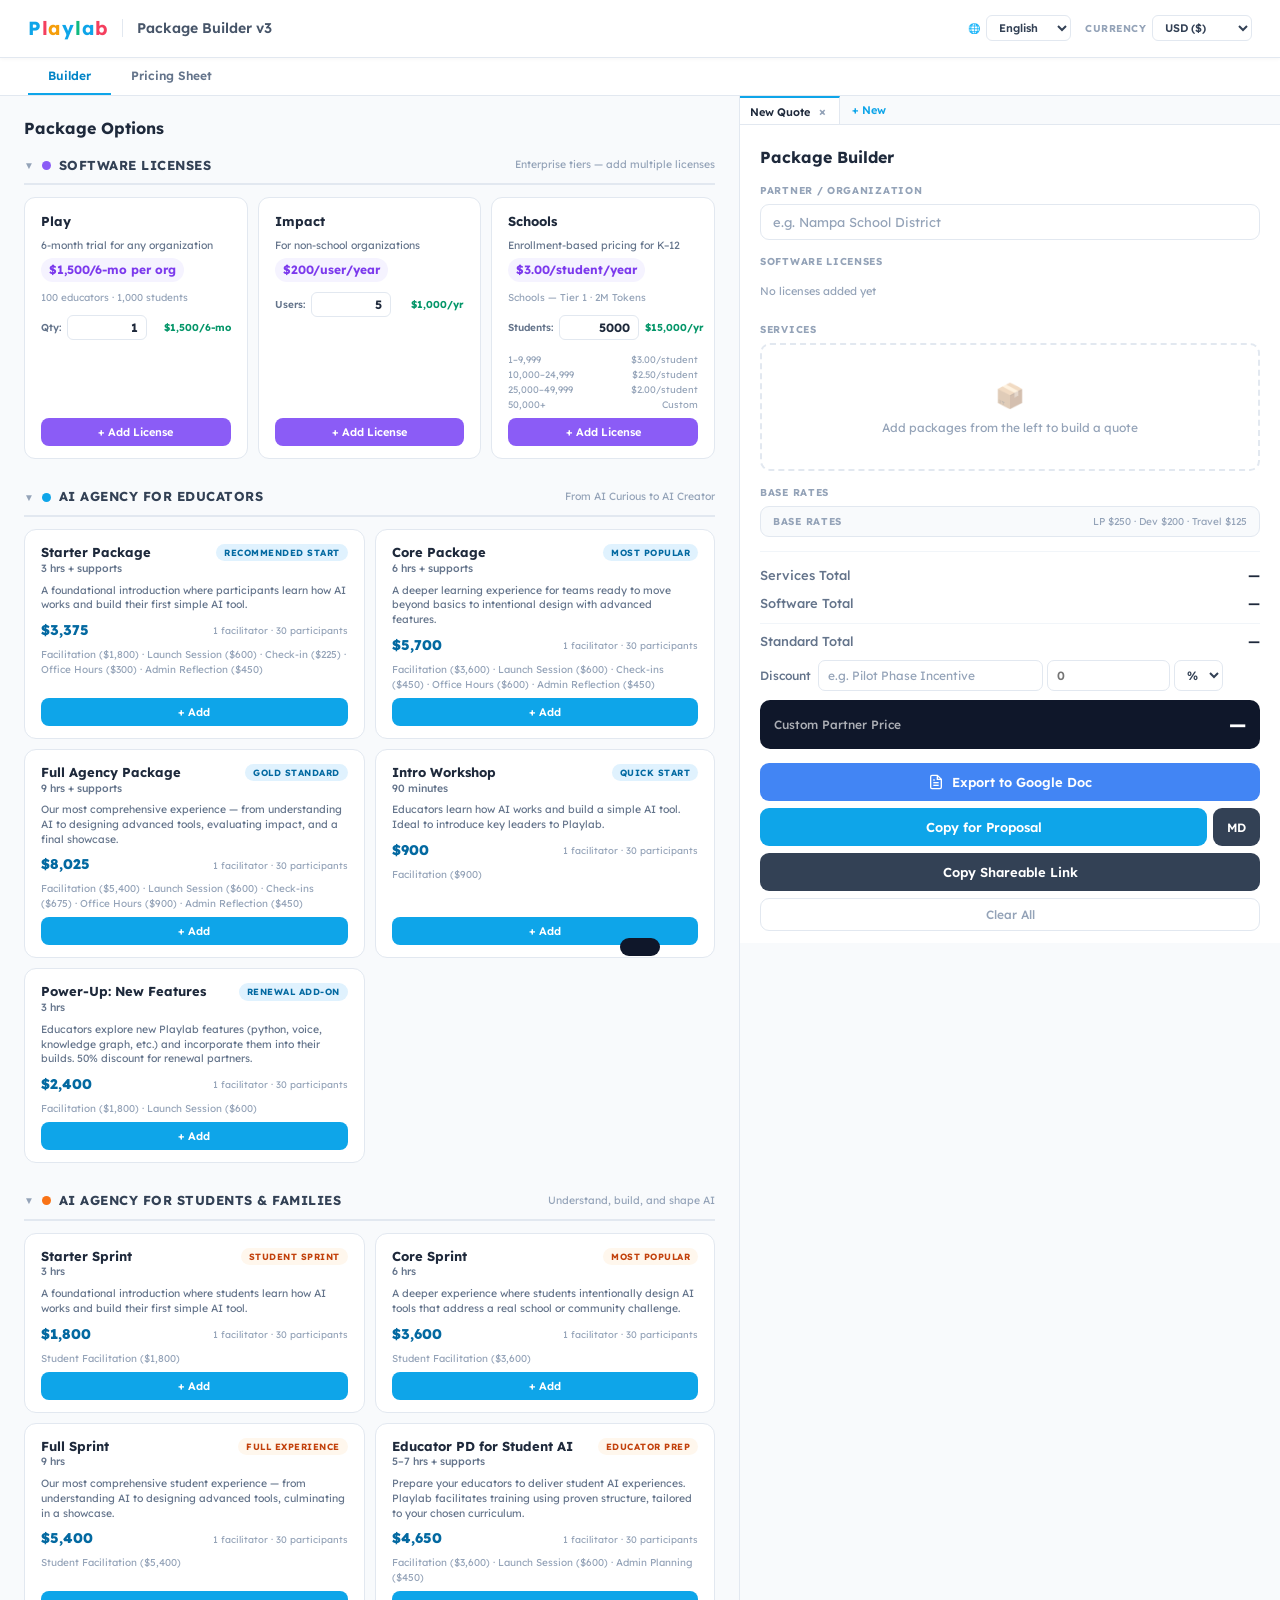
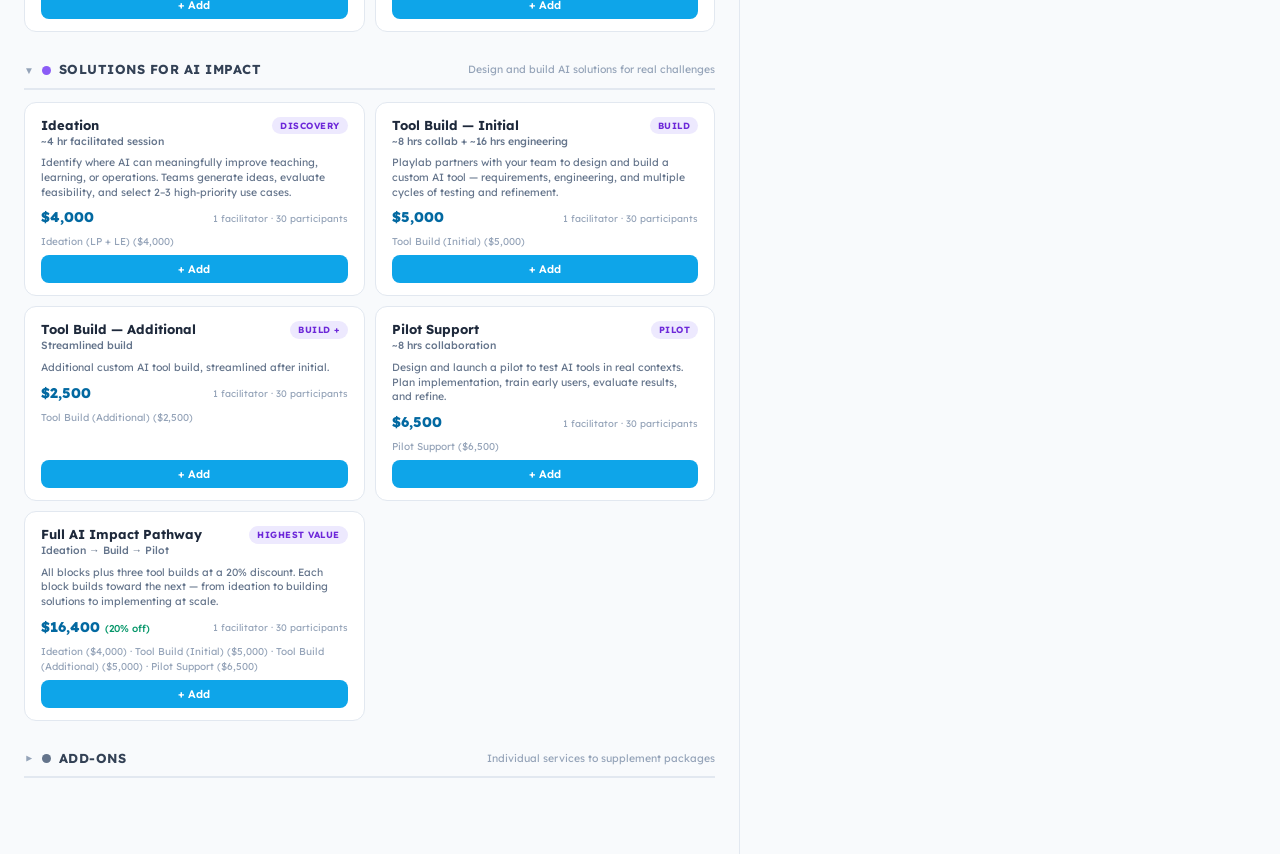
==== index.html @ 1ce9618b "Add check-ins, reflection meeting auto-suggestions; fix impact launch meeting - Add check-ins (sessi" ====
<!DOCTYPE html>
<html lang="en">
<head>
  <meta charset="UTF-8">
  <meta name="viewport" content="width=device-width, initial-scale=1.0">
  <title>Playlab — Package Builder v3</title>
  <link href="https://fonts.googleapis.com/css2?family=Lexend:wght@300;400;500;600;700&display=swap" rel="stylesheet">
  <script src="https://accounts.google.com/gsi/client" async defer></script>
  <style>
    *, *::before, *::after { box-sizing: border-box; margin: 0; padding: 0; }

    :root {
      --sky-50: #f0f9ff; --sky-100: #e0f2fe; --sky-200: #bae6fd;
      --sky-300: #7dd3fc; --sky-400: #38bdf8; --sky-500: #0EA5E9;
      --sky-600: #0284c7; --sky-700: #0369a1;
      --slate-50: #f8fafc; --slate-100: #f1f5f9; --slate-200: #e2e8f0;
      --slate-300: #cbd5e1; --slate-400: #94a3b8; --slate-500: #64748b;
      --slate-600: #475569; --slate-700: #334155; --slate-800: #1e293b; --slate-900: #0f172a;
      --emerald-50: #ecfdf5; --emerald-500: #10b981; --emerald-600: #059669;
      --amber-50: #fffbeb; --amber-400: #fbbf24; --amber-500: #f59e0b;
      --rose-50: #fff1f2; --rose-500: #f43f5e;
      --violet-50: #f5f3ff; --violet-500: #8b5cf6; --violet-600: #7c3aed;
      --orange-50: #fff7ed; --orange-500: #f97316; --orange-600: #ea580c;
    }

    body { font-family: 'Lexend', sans-serif; background: var(--slate-50); color: var(--slate-800); line-height: 1.5; min-height: 100vh; }

    /* Auth Gate */
    .auth-gate { position: fixed; inset: 0; z-index: 9999; background: var(--slate-50); display: flex; flex-direction: column; align-items: center; justify-content: center; gap: 20px; }
    .auth-gate.hidden { display: none; }
    .auth-logo { display: flex; gap: 2px; font-size: 32px; font-weight: 700; letter-spacing: -0.5px; }
    .auth-logo span:nth-child(1){color:#0EA5E9} .auth-logo span:nth-child(2){color:#f43f5e}
    .auth-logo span:nth-child(3){color:#f59e0b} .auth-logo span:nth-child(4){color:#0EA5E9}
    .auth-logo span:nth-child(5){color:#10b981} .auth-logo span:nth-child(6){color:#0EA5E9}
    .auth-logo span:nth-child(7){color:#f43f5e}
    .auth-subtitle { font-size: 14px; color: var(--slate-500); font-weight: 500; }
    .auth-error { font-size: 12px; color: var(--rose-500); font-weight: 500; display: none; max-width: 300px; text-align: center; line-height: 1.5; }
    .auth-error.show { display: block; }
    #g_id_signin { margin-top: 8px; }

    /* Header */
    .app-header {
      background: white; border-bottom: 1px solid var(--slate-200);
      padding: 14px 28px; display: flex; align-items: center; gap: 14px;
      position: sticky; top: 0; z-index: 100; box-shadow: 0 1px 4px rgba(0,0,0,.04);
    }
    .logo { display: flex; gap: 1px; font-size: 19px; font-weight: 700; letter-spacing: -0.3px; flex-shrink: 0; }
    .logo span:nth-child(1){color:#0EA5E9} .logo span:nth-child(2){color:#f43f5e}
    .logo span:nth-child(3){color:#f59e0b} .logo span:nth-child(4){color:#0EA5E9}
    .logo span:nth-child(5){color:#10b981} .logo span:nth-child(6){color:#0EA5E9}
    .logo span:nth-child(7){color:#f43f5e}
    .header-sep { width: 1px; height: 18px; background: var(--slate-200); }
    .header-title { font-size: 14px; font-weight: 600; color: var(--slate-600); }
    .header-spacer { flex: 1; }
    .currency-toggle { display: flex; align-items: center; gap: 6px; flex-shrink: 0; }
    .currency-toggle label { font-size: 10px; font-weight: 700; text-transform: uppercase; letter-spacing: 0.5px; color: var(--slate-400); }
    .currency-select { padding: 4px 8px; border: 1.5px solid var(--slate-200); border-radius: 6px; font-family: 'Lexend', sans-serif; font-size: 11px; font-weight: 600; color: var(--slate-700); background: white; cursor: pointer; }
    .currency-select:focus { outline: none; border-color: var(--sky-500); }
    .lang-toggle { display: flex; align-items: center; gap: 6px; flex-shrink: 0; }
    .lang-toggle label { font-size: 10px; font-weight: 700; text-transform: uppercase; letter-spacing: 0.5px; color: var(--slate-400); }
    .lang-select { padding: 4px 8px; border: 1.5px solid var(--slate-200); border-radius: 6px; font-family: 'Lexend', sans-serif; font-size: 11px; font-weight: 600; color: var(--slate-700); background: white; cursor: pointer; }
    .lang-select:focus { outline: none; border-color: var(--sky-500); }

    /* Layout */
    .builder { display: grid; grid-template-columns: 1fr 540px; min-height: calc(100vh - 53px); }

    /* Left: Package Catalog */
    .catalog-col { padding: 20px 24px 48px; overflow-y: auto; border-right: 1px solid var(--slate-200); }
    .catalog-col > .section-title { font-size: 16px; font-weight: 700; color: var(--slate-800); margin-bottom: 16px; }

    /* Pathway Section */
    .pathway-section { margin-bottom: 28px; }
    .pathway-header { display: flex; align-items: center; gap: 8px; margin-bottom: 12px; padding-bottom: 8px; border-bottom: 2px solid var(--slate-200); cursor: pointer; user-select: none; }
    .pathway-header:hover { opacity: 0.85; }
    .pathway-dot { width: 9px; height: 9px; border-radius: 50%; flex-shrink: 0; }
    .pathway-chevron { font-size: 10px; color: var(--slate-400); transition: transform 0.2s; flex-shrink: 0; }
    .pathway-section.collapsed .pathway-chevron { transform: rotate(-90deg); }
    .pathway-header h2 { font-size: 13px; font-weight: 700; text-transform: uppercase; letter-spacing: 0.5px; color: var(--slate-700); }
    .pathway-desc { font-size: 10.5px; color: var(--slate-400); font-weight: 400; text-transform: none; letter-spacing: 0; margin-left: auto; }
    .pathway-body { transition: all 0.2s; }
    .pathway-section.collapsed .pathway-body { display: none; }
    .pkg-grid { display: grid; grid-template-columns: repeat(auto-fill, minmax(260px, 1fr)); gap: 10px; }

    /* Package Card */
    .pkg-card { background: white; border: 1.5px solid var(--slate-200); border-radius: 12px; padding: 14px 16px 12px; display: flex; flex-direction: column; gap: 6px; transition: border-color 0.15s, box-shadow 0.15s; height: 100%; }
    .pkg-card:hover { border-color: var(--sky-300); box-shadow: 0 2px 8px rgba(14,165,233,.08); }
    .pkg-card.in-quote { border-color: var(--sky-400); background: var(--sky-50); }
    .pkg-top { display: flex; justify-content: space-between; align-items: flex-start; gap: 8px; }
    .pkg-name { font-size: 13px; font-weight: 700; color: var(--slate-800); line-height: 1.3; }
    .pkg-subtitle { font-size: 10.5px; color: var(--slate-500); font-weight: 500; }
    .pkg-badge { font-size: 9px; font-weight: 700; text-transform: uppercase; letter-spacing: 0.5px; padding: 2px 8px; border-radius: 20px; white-space: nowrap; flex-shrink: 0; }
    .pkg-desc { font-size: 10.5px; color: var(--slate-500); line-height: 1.4; }
    .pkg-price-row { display: flex; justify-content: space-between; align-items: center; margin-top: 2px; }
    .pkg-price { font-size: 14px; font-weight: 800; color: var(--sky-700); }
    .pkg-price-note { font-size: 9.5px; color: var(--slate-400); }
    .pkg-components { font-size: 10px; color: var(--slate-400); line-height: 1.5; }
    .pkg-add-btn { margin-top: auto; padding: 7px 0; width: 100%; background: var(--sky-500); color: white; border: none; border-radius: 8px; font-family: 'Lexend', sans-serif; font-size: 11px; font-weight: 600; cursor: pointer; transition: background 0.15s; }
    .pkg-add-btn:hover { background: var(--sky-600); }
    .pkg-card.in-quote .pkg-add-btn { background: var(--emerald-500); }
    .pkg-card.in-quote .pkg-add-btn:hover { background: var(--emerald-600); }

    /* Inline Config Panel */
    .pkg-config { margin-top: 8px; padding: 12px; background: var(--slate-50); border: 1.5px solid var(--sky-200); border-radius: 10px; display: flex; flex-direction: column; gap: 10px; }
    .pkg-config-row { display: flex; align-items: center; gap: 8px; flex-wrap: wrap; }
    .pkg-config-label { font-size: 10px; font-weight: 700; text-transform: uppercase; letter-spacing: 0.5px; color: var(--slate-500); min-width: 70px; }
    .config-select { padding: 5px 8px; border: 1.5px solid var(--slate-200); border-radius: 7px; font-family: 'Lexend', sans-serif; font-size: 11px; font-weight: 600; color: var(--slate-700); background: white; cursor: pointer; flex: 1; }
    .config-select:focus { outline: none; border-color: var(--sky-500); }

    /* Delivery pills */
    .delivery-pills { display: flex; gap: 4px; flex: 1; }
    .delivery-pill { padding: 5px 12px; border: 1.5px solid var(--slate-200); border-radius: 20px; font-family: 'Lexend', sans-serif; font-size: 10px; font-weight: 600; color: var(--slate-600); background: white; cursor: pointer; transition: all 0.15s; white-space: nowrap; }
    .delivery-pill:hover { border-color: var(--sky-300); }
    .delivery-pill.active { background: var(--sky-500); color: white; border-color: var(--sky-500); }
    .delivery-pill .pill-cost { font-size: 9px; font-weight: 500; opacity: 0.8; margin-left: 3px; }

    .config-participants { width: 60px; padding: 5px 8px; border: 1.5px solid var(--slate-200); border-radius: 7px; font-family: 'Lexend', sans-serif; font-size: 11px; font-weight: 700; color: var(--slate-800); text-align: center; -moz-appearance: textfield; }
    .config-participants::-webkit-inner-spin-button, .config-participants::-webkit-outer-spin-button { -webkit-appearance: none; }
    .config-participants:focus { outline: none; border-color: var(--sky-500); }

    .config-confirm-btn { padding: 8px 0; width: 100%; background: var(--emerald-500); color: white; border: none; border-radius: 8px; font-family: 'Lexend', sans-serif; font-size: 11px; font-weight: 700; cursor: pointer; transition: background 0.15s; }
    .config-confirm-btn:hover { background: var(--emerald-600); }

    /* Per-session config rows */
    .session-config-rows { display: flex; flex-direction: column; gap: 6px; }
    .session-config-row { display: flex; align-items: center; gap: 6px; padding: 6px 8px; background: white; border: 1px solid var(--slate-200); border-radius: 8px; }
    .session-config-label { font-size: 10px; font-weight: 700; color: var(--slate-500); min-width: 62px; flex-shrink: 0; }
    .session-hours-input { width: 52px; padding: 4px 6px; border: 1.5px solid var(--slate-200); border-radius: 6px; font-family: 'Lexend', sans-serif; font-size: 11px; font-weight: 700; color: var(--slate-800); text-align: center; -moz-appearance: textfield; }
    .session-hours-input::-webkit-inner-spin-button, .session-hours-input::-webkit-outer-spin-button { -webkit-appearance: none; }
    .session-hours-input:focus { outline: none; border-color: var(--sky-500); }
    .session-hours-unit { font-size: 9.5px; color: var(--slate-400); font-weight: 600; flex-shrink: 0; }
    .num-sessions-input { width: 52px; padding: 5px 8px; border: 1.5px solid var(--slate-200); border-radius: 7px; font-family: 'Lexend', sans-serif; font-size: 11px; font-weight: 700; color: var(--slate-800); text-align: center; -moz-appearance: textfield; }
    .num-sessions-input::-webkit-inner-spin-button, .num-sessions-input::-webkit-outer-spin-button { -webkit-appearance: none; }
    .num-sessions-input:focus { outline: none; border-color: var(--sky-500); }

    /* Compact delivery pills for per-session use */
    .delivery-pills-sm { display: flex; gap: 3px; flex: 1; }
    .delivery-pill-sm { padding: 3px 8px; border: 1.5px solid var(--slate-200); border-radius: 14px; font-family: 'Lexend', sans-serif; font-size: 9px; font-weight: 600; color: var(--slate-500); background: white; cursor: pointer; transition: all 0.15s; white-space: nowrap; }
    .delivery-pill-sm:hover { border-color: var(--sky-300); }
    .delivery-pill-sm.active { background: var(--sky-500); color: white; border-color: var(--sky-500); }

    /* Session rows in builder (right panel) */
    .builder-session-row { display: flex; align-items: center; gap: 6px; padding: 5px 8px; background: var(--slate-50); border-radius: 7px; }
    .builder-session-label { font-size: 10px; font-weight: 700; color: var(--slate-500); min-width: 58px; flex-shrink: 0; }
    .builder-session-hours { width: 46px; padding: 3px 5px; border: 1.5px solid var(--slate-200); border-radius: 5px; font-family: 'Lexend', sans-serif; font-size: 10px; font-weight: 700; color: var(--slate-800); text-align: center; -moz-appearance: textfield; }
    .builder-session-hours::-webkit-inner-spin-button, .builder-session-hours::-webkit-outer-spin-button { -webkit-appearance: none; }
    .builder-session-hours:focus { outline: none; border-color: var(--sky-500); }
    .builder-session-info { font-size: 9.5px; color: var(--slate-400); margin-left: auto; flex-shrink: 0; }

    /* Add-on cards */
    .addon-grid { display: grid; grid-template-columns: repeat(auto-fill, minmax(160px, 1fr)); gap: 8px; }
    .addon-card { background: white; border: 1.5px solid var(--slate-200); border-radius: 10px; padding: 10px 12px; display: flex; flex-direction: column; gap: 4px; transition: border-color 0.15s; cursor: pointer; }
    .addon-card:hover { border-color: var(--sky-300); }
    .addon-card.in-quote { border-color: var(--sky-400); background: var(--sky-50); }
    .addon-name { font-size: 11px; font-weight: 600; color: var(--slate-700); }
    .addon-price { font-size: 10px; font-weight: 700; color: var(--sky-600); }
    .addon-add { font-size: 10px; font-weight: 600; color: var(--sky-500); margin-top: 2px; }

    /* Software License Cards */
    .sw-grid { display: grid; grid-template-columns: repeat(auto-fill, minmax(220px, 1fr)); gap: 10px; }
    .sw-card { background: white; border: 1.5px solid var(--slate-200); border-radius: 11px; padding: 14px 16px 12px; display: flex; flex-direction: column; gap: 6px; transition: border-color 0.15s, box-shadow 0.15s; height: 100%; }
    .sw-card:hover { border-color: var(--violet-500); box-shadow: 0 2px 8px rgba(139,92,246,.08); }
    .sw-card-name { font-size: 13px; font-weight: 700; color: var(--slate-800); }
    .sw-card-tagline { font-size: 10.5px; color: var(--slate-500); line-height: 1.35; }
    .sw-card-price { font-size: 12px; font-weight: 700; color: var(--violet-600); background: var(--violet-50); padding: 3px 8px; border-radius: 20px; align-self: flex-start; }
    .sw-card-row { display: flex; align-items: center; gap: 6px; margin-top: 4px; }
    .sw-card-row label { font-size: 10px; font-weight: 600; color: var(--slate-500); }
    .sw-count-input { width: 80px; padding: 4px 8px; border: 1.5px solid var(--slate-200); border-radius: 6px; font-family: 'Lexend', sans-serif; font-size: 12px; font-weight: 700; color: var(--slate-800); text-align: right; -moz-appearance: textfield; }
    .sw-count-input::-webkit-inner-spin-button, .sw-count-input::-webkit-outer-spin-button { -webkit-appearance: none; }
    .sw-count-input:focus { outline: none; border-color: var(--violet-500); }
    .sw-card-computed { font-size: 10px; font-weight: 700; color: var(--emerald-600); margin-left: auto; }
    .sw-add-btn { margin-top: auto; padding: 7px 0; width: 100%; background: var(--violet-500); color: white; border: none; border-radius: 8px; font-family: 'Lexend', sans-serif; font-size: 11px; font-weight: 600; cursor: pointer; transition: background 0.15s; }
    .sw-add-btn:hover { background: var(--violet-600); }

    /* Right: Quote Panel */
    .quote-col { background: white; position: sticky; top: 53px; height: calc(100vh - 53px); align-self: start; display: flex; flex-direction: column; }
    .quote-col-inner { flex: 1; overflow-y: scroll; padding: 20px 20px 28px; box-sizing: border-box; }

    /* Quote Tabs */
    .quote-tabs { display: flex; align-items: stretch; background: var(--slate-50); border-bottom: 1.5px solid var(--slate-200); flex-shrink: 0; overflow-x: auto; overflow-y: hidden; scrollbar-width: thin; }
    .quote-tabs::-webkit-scrollbar { height: 3px; }
    .quote-tabs::-webkit-scrollbar-thumb { background: var(--slate-300); border-radius: 2px; }
    .quote-tab { display: flex; align-items: center; gap: 5px; padding: 7px 10px 6px; font-family: 'Lexend', sans-serif; font-size: 11px; font-weight: 500; color: var(--slate-500); background: var(--slate-100); border: none; border-right: 1px solid var(--slate-200); cursor: pointer; white-space: nowrap; transition: all 0.12s; max-width: 160px; flex-shrink: 0; border-top: 2px solid transparent; }
    .quote-tab:hover { background: var(--slate-50); color: var(--slate-700); }
    .quote-tab.active { background: white; color: var(--slate-800); font-weight: 600; border-top-color: var(--sky-500); border-bottom: 1.5px solid white; margin-bottom: -1.5px; }
    .quote-tab-name { overflow: hidden; text-overflow: ellipsis; max-width: 110px; }
    .quote-tab-close { width: 14px; height: 14px; border: none; background: none; color: var(--slate-400); font-size: 13px; cursor: pointer; display: flex; align-items: center; justify-content: center; padding: 0; border-radius: 3px; line-height: 1; flex-shrink: 0; transition: all 0.1s; }
    .quote-tab-close:hover { color: var(--rose-500); background: var(--rose-50); }
    .quote-tab-new { display: flex; align-items: center; gap: 3px; padding: 7px 12px 6px; font-family: 'Lexend', sans-serif; font-size: 11px; font-weight: 600; color: var(--sky-500); background: none; border: none; cursor: pointer; white-space: nowrap; flex-shrink: 0; transition: all 0.12s; }
    .quote-tab-new:hover { color: var(--sky-600); background: var(--sky-50); }
    .quote-col-inner > * + * { margin-top: 14px; }
    .q-label { font-size: 10px; font-weight: 700; text-transform: uppercase; letter-spacing: 0.7px; color: var(--slate-400); margin-bottom: 6px; }
    .partner-input { width: 100%; padding: 9px 12px; border: 1.5px solid var(--slate-200); border-radius: 9px; font-family: 'Lexend', sans-serif; font-size: 13px; font-weight: 500; color: var(--slate-800); transition: border-color 0.15s; }
    .partner-input:focus { outline: none; border-color: var(--sky-500); }
    .partner-input::placeholder { color: var(--slate-400); font-weight: 400; }

    /* Rate Editor */
    .rate-editor { background: var(--slate-50); border: 1.5px solid var(--slate-200); border-radius: 9px; overflow: hidden; }
    .rate-editor-toggle { width: 100%; padding: 8px 12px; display: flex; align-items: center; justify-content: space-between; background: none; border: none; cursor: pointer; font-family: 'Lexend', sans-serif; }
    .rate-editor-toggle:hover { background: var(--slate-100); }
    .rate-editor-label { font-size: 10px; font-weight: 700; text-transform: uppercase; letter-spacing: 0.7px; color: var(--slate-400); }
    .rate-editor-status { font-size: 10px; color: var(--slate-400); }
    .rate-editor-body { display: none; padding: 0 12px 10px; }
    .rate-editor.open .rate-editor-body { display: flex; gap: 8px; flex-wrap: wrap; }
    .rate-field { display: flex; flex-direction: column; gap: 2px; flex: 1; min-width: 80px; }
    .rate-field label { font-size: 9px; font-weight: 700; text-transform: uppercase; letter-spacing: 0.5px; color: var(--slate-500); }
    .rate-input { padding: 5px 8px; border: 1.5px solid var(--slate-200); border-radius: 6px; font-family: 'Lexend', sans-serif; font-size: 12px; font-weight: 700; color: var(--slate-800); text-align: right; -moz-appearance: textfield; width: 100%; }
    .rate-input::-webkit-inner-spin-button, .rate-input::-webkit-outer-spin-button { -webkit-appearance: none; }
    .rate-input:focus { outline: none; border-color: var(--sky-500); }
    .rate-reset { font-size: 9px; font-weight: 600; color: var(--sky-600); background: none; border: none; cursor: pointer; font-family: 'Lexend', sans-serif; padding: 2px 6px; border-radius: 4px; align-self: flex-end; margin-top: 2px; }
    .rate-reset:hover { background: var(--sky-50); }

    /* Quote Package Section */
    .quote-packages { display: flex; flex-direction: column; gap: 10px; min-height: 60px; }
    .empty-state { flex: 1; display: flex; flex-direction: column; align-items: center; justify-content: center; padding: 32px 16px; border: 2px dashed var(--slate-200); border-radius: 10px; color: var(--slate-400); font-size: 12px; text-align: center; gap: 6px; }
    .empty-icon { font-size: 24px; opacity: 0.4; }

    .qpkg { border: 1.5px solid var(--slate-200); border-radius: 10px; overflow: hidden; transition: border-color 0.15s; }
    .qpkg-header { display: flex; align-items: center; gap: 8px; padding: 9px 12px; background: var(--slate-50); cursor: pointer; border-bottom: 1px solid var(--slate-100); transition: background 0.15s; }
    .qpkg-header:hover { background: var(--slate-100); }
    .qpkg.expanded .qpkg-header { background: var(--sky-50); border-bottom-color: var(--sky-100); }
    .qpkg-chevron { font-size: 10px; color: var(--slate-400); transition: transform 0.2s; flex-shrink: 0; }
    .qpkg.expanded .qpkg-chevron { transform: rotate(90deg); }
    .qpkg-name { flex: 1; font-size: 12px; font-weight: 700; color: var(--slate-800); min-width: 0; overflow: hidden; text-overflow: ellipsis; white-space: nowrap; }
    .qpkg-name-input { flex: 1; font-size: 12px; font-weight: 700; color: var(--slate-800); min-width: 0; border: 1px solid transparent; border-radius: 4px; padding: 1px 4px; background: transparent; font-family: 'Lexend', sans-serif; cursor: text; }
    .qpkg-name-input:hover { border-color: var(--slate-300); background: var(--slate-50); }
    .qpkg-name-input:focus { outline: none; border-color: var(--sky-500); background: white; }
    .qpkg-total { font-size: 12px; font-weight: 800; color: var(--sky-700); flex-shrink: 0; }
    .qpkg-delete { width: 20px; height: 20px; border: none; background: none; color: var(--slate-300); font-size: 16px; cursor: pointer; display: flex; align-items: center; justify-content: center; padding: 0; flex-shrink: 0; border-radius: 4px; transition: all 0.1s; line-height: 1; }
    .qpkg-delete:hover { color: var(--rose-500); background: var(--rose-50); }
    .qpkg-body { display: none; padding: 10px 12px; flex-direction: column; gap: 5px; }
    .qpkg.expanded .qpkg-body { display: flex; }

    .delivery-badge { font-size: 8.5px; font-weight: 700; text-transform: uppercase; letter-spacing: 0.3px; padding: 1px 6px; border-radius: 10px; margin-left: 4px; }
    .delivery-badge.virtual { background: var(--emerald-50); color: var(--emerald-600); }
    .delivery-badge.local { background: var(--amber-50); color: #92400e; }
    .delivery-badge.travel { background: var(--orange-50); color: var(--orange-600); }

    .session-info { font-size: 10px; color: var(--slate-500); font-weight: 500; padding: 4px 8px; background: var(--slate-50); border-radius: 6px; margin-bottom: 2px; }

    /* Participants row */
    .participants-row { display: flex; align-items: center; gap: 8px; padding: 6px 8px; background: var(--amber-50); border: 1px solid var(--amber-400); border-radius: 7px; font-size: 10.5px; color: #78350f; margin-bottom: 4px; }
    .participants-row label { font-weight: 600; flex-shrink: 0; }
    .participants-input { width: 56px; padding: 3px 6px; border: 1px solid var(--amber-400); border-radius: 5px; font-family: 'Lexend', sans-serif; font-size: 11px; font-weight: 700; color: var(--slate-800); text-align: center; background: white; -moz-appearance: textfield; }
    .participants-input::-webkit-inner-spin-button, .participants-input::-webkit-outer-spin-button { -webkit-appearance: none; }
    .participants-input:focus { outline: none; border-color: var(--sky-500); }
    .facilitator-input { width: 40px; padding: 3px 4px; border: 1px solid var(--amber-400); border-radius: 5px; font-family: 'Lexend', sans-serif; font-size: 11px; font-weight: 700; color: var(--slate-800); text-align: center; background: white; -moz-appearance: textfield; }
    .facilitator-input::-webkit-inner-spin-button, .facilitator-input::-webkit-outer-spin-button { -webkit-appearance: none; }
    .facilitator-input:focus { outline: none; border-color: var(--sky-500); }
    .facilitator-count { font-weight: 700; flex-shrink: 0; font-size: 11px; }

    /* Component line */
    .comp-line { display: flex; align-items: center; gap: 6px; padding: 5px 8px; background: var(--slate-50); border-radius: 7px; }
    .comp-line.support { background: var(--emerald-50); }
    .comp-line.travel-line { background: var(--orange-50); }
    .comp-info { flex: 1; min-width: 0; }
    .comp-name { font-size: 11px; font-weight: 600; color: var(--slate-700); }
    .comp-name .support-tag { font-size: 8.5px; font-weight: 700; color: var(--emerald-600); text-transform: uppercase; letter-spacing: 0.5px; margin-left: 4px; }
    .comp-name .scale-tag { font-size: 8.5px; font-weight: 700; color: var(--orange-600); text-transform: uppercase; letter-spacing: 0.5px; margin-left: 4px; }
    .comp-name .auto-tag { font-size: 8.5px; font-weight: 700; color: var(--violet-600); text-transform: uppercase; letter-spacing: 0.5px; margin-left: 4px; }
    .comp-qty { display: flex; align-items: center; gap: 3px; }
    .comp-qty-btn { width: 18px; height: 18px; border: 1.5px solid var(--slate-300); border-radius: 4px; background: white; color: var(--slate-600); font-size: 12px; font-weight: 700; cursor: pointer; display: flex; align-items: center; justify-content: center; line-height: 1; transition: all 0.1s; flex-shrink: 0; padding: 0; }
    .comp-qty-btn:hover { border-color: var(--sky-500); color: var(--sky-600); }
    .comp-qty-input { width: 40px; text-align: center; padding: 2px; border: 1.5px solid var(--slate-200); border-radius: 4px; font-family: 'Lexend', sans-serif; font-size: 10.5px; font-weight: 700; color: var(--slate-800); -moz-appearance: textfield; }
    .comp-qty-input::-webkit-inner-spin-button, .comp-qty-input::-webkit-outer-spin-button { -webkit-appearance: none; }
    .comp-qty-input:focus { outline: none; border-color: var(--sky-500); }
    .comp-unit { font-size: 9.5px; font-weight: 600; color: var(--slate-400); }
    .comp-total { font-size: 11px; font-weight: 700; color: var(--slate-800); text-align: right; flex-shrink: 0; min-width: 50px; }

    /* Pathway discount */
    .pathway-discount-row { display: flex; justify-content: space-between; align-items: center; padding: 5px 8px; background: var(--emerald-50); border: 1px solid var(--emerald-500); border-radius: 7px; font-size: 11px; }
    .pathway-discount-label { font-weight: 600; color: var(--emerald-600); }
    .pathway-discount-value { font-weight: 800; color: var(--emerald-600); }

    /* Addon line in quote */
    .addon-line { display: flex; align-items: center; gap: 6px; padding: 5px 8px; background: var(--slate-50); border-radius: 7px; }

    /* Software license line in quote */
    .license-line { display: flex; align-items: center; gap: 8px; padding: 8px 10px; background: var(--violet-50); border: 1px solid var(--violet-500); border-radius: 8px; }
    .license-line .comp-info { flex: 1; }
    .license-line .license-name { font-size: 11px; font-weight: 700; color: var(--violet-600); display: flex; align-items: center; gap: 4px; }
    .license-line .license-name-input { font-family: 'Lexend', sans-serif; font-size: 10px; font-weight: 500; color: var(--slate-600); background: white; border: 1px solid var(--violet-300); border-radius: 4px; padding: 1px 5px; width: 120px; outline: none; }
    .license-line .license-name-input:focus { border-color: var(--sky-500); }
    .license-line .license-name-input::placeholder { color: var(--slate-400); font-style: italic; }
    .license-line .license-detail { font-size: 9.5px; color: var(--slate-500); }
    .license-line .license-price { font-size: 12px; font-weight: 800; color: var(--violet-600); flex-shrink: 0; }

    /* Totals */
    .totals-section { border-top: 1.5px solid var(--slate-100); padding-top: 14px; display: flex; flex-direction: column; gap: 9px; }
    .t-row { display: flex; justify-content: space-between; align-items: center; font-size: 13px; }
    .t-label { color: var(--slate-500); font-weight: 500; }
    .t-value { font-weight: 700; color: var(--slate-800); }
    .discount-row { display: flex; align-items: center; gap: 7px; }
    .disc-label { font-size: 12px; font-weight: 500; color: var(--slate-500); flex-shrink: 0; }
    .disc-inputs { display: flex; gap: 4px; flex: 1; }
    .disc-num { flex: 1; padding: 6px 9px; border: 1.5px solid var(--slate-200); border-radius: 7px; font-family: 'Lexend', sans-serif; font-size: 12px; font-weight: 600; color: var(--slate-800); min-width: 0; }
    .disc-num:focus { outline: none; border-color: var(--sky-500); }
    .disc-name { flex: 2; padding: 6px 9px; border: 1.5px solid var(--slate-200); border-radius: 7px; font-family: 'Lexend', sans-serif; font-size: 12px; font-weight: 500; color: var(--slate-800); min-width: 0; }
    .disc-name:focus { outline: none; border-color: var(--sky-500); }
    .disc-name::placeholder { color: var(--slate-400); font-weight: 400; }
    .disc-type { padding: 6px 8px; border: 1.5px solid var(--slate-200); border-radius: 7px; font-family: 'Lexend', sans-serif; font-size: 12px; font-weight: 600; color: var(--slate-700); background: white; cursor: pointer; }
    .disc-amt { font-size: 12px; font-weight: 700; color: var(--emerald-600); flex-shrink: 0; min-width: 48px; text-align: right; }
    .total-final { background: var(--slate-900); padding: 11px 14px; border-radius: 10px; display: flex; justify-content: space-between; align-items: center; }
    .total-final .t-label { color: rgba(255,255,255,0.65); font-size: 12px; }
    .total-final .t-value { color: white; font-size: 18px; font-weight: 800; }
    .savings-note { text-align: center; font-size: 10.5px; color: var(--emerald-600); font-weight: 600; display: none; }
    .savings-note.show { display: block; }

    /* Insights */
    .insights-section { border-top: 1.5px solid var(--slate-100); padding-top: 12px; display: flex; flex-direction: column; gap: 8px; }
    .insight-row { display: flex; justify-content: space-between; align-items: center; font-size: 11px; }
    .insight-label { color: var(--slate-500); font-weight: 500; display: flex; align-items: center; gap: 4px; }
    .insight-value { font-weight: 700; color: var(--sky-700); }
    .insight-input { width: 72px; padding: 4px 7px; border: 1.5px solid var(--slate-200); border-radius: 6px; font-family: 'Lexend', sans-serif; font-size: 11px; font-weight: 600; color: var(--slate-800); text-align: right; -moz-appearance: textfield; }
    .insight-input::-webkit-inner-spin-button, .insight-input::-webkit-outer-spin-button { -webkit-appearance: none; }
    .insight-input:focus { outline: none; border-color: var(--sky-500); }

    /* Actions */
    .actions { display: flex; flex-direction: column; gap: 7px; }
    .btn-export { width: 100%; padding: 11px; background: #4285f4; color: white; border: none; border-radius: 9px; font-family: 'Lexend', sans-serif; font-size: 13px; font-weight: 600; cursor: pointer; transition: background 0.15s; display: flex; align-items: center; justify-content: center; gap: 8px; }
    .btn-export:hover { background: #3367d6; }
    .btn-export:disabled { opacity: 0.6; cursor: wait; }
    .btn-export svg { width: 16px; height: 16px; flex-shrink: 0; }
    .copy-row { display: flex; gap: 6px; }
    .btn-copy { flex: 1; padding: 11px; background: var(--sky-500); color: white; border: none; border-radius: 9px; font-family: 'Lexend', sans-serif; font-size: 13px; font-weight: 600; cursor: pointer; transition: background 0.15s; }
    .btn-copy:hover { background: var(--sky-600); }
    .btn-copy.copied { background: var(--emerald-500); }
    .btn-copy-md { padding: 11px 14px; background: var(--slate-700); color: white; border: none; border-radius: 9px; font-family: 'Lexend', sans-serif; font-size: 12px; font-weight: 600; cursor: pointer; transition: background 0.15s; white-space: nowrap; }
    .btn-copy-md:hover { background: var(--slate-800); }
    .btn-copy-md.copied { background: var(--emerald-500); }
    .btn-clear { width: 100%; padding: 8px; background: transparent; color: var(--slate-400); border: 1.5px solid var(--slate-200); border-radius: 9px; font-family: 'Lexend', sans-serif; font-size: 12px; font-weight: 500; cursor: pointer; transition: all 0.15s; }
    .btn-clear:hover { color: var(--rose-500); border-color: var(--rose-500); background: var(--rose-50); }
    .footnote { font-size: 10px; color: var(--slate-400); line-height: 1.5; padding-top: 8px; border-top: 1px solid var(--slate-100); }

    /* Toast */
    .toast { position: fixed; bottom: 24px; left: 50%; transform: translateX(-50%) translateY(80px); background: var(--slate-900); color: white; padding: 9px 20px; border-radius: 40px; font-size: 13px; font-weight: 600; transition: transform 0.3s cubic-bezier(.34,1.56,.64,1); z-index: 1000; white-space: nowrap; pointer-events: none; }
    .toast.show { transform: translateX(-50%) translateY(0); }

    @media (max-width: 768px) {
      .builder { grid-template-columns: 1fr; }
      .quote-col { position: static; height: auto; align-self: auto; }
      .quote-col-inner { height: auto; overflow-y: visible; }
    }
    @media (min-width: 769px) and (max-width: 1100px) {
      .builder { grid-template-columns: 1fr 460px; }
    }
    /* Tab Bar */
    .tab-bar { display: flex; gap: 0; background: white; border-bottom: 1px solid var(--slate-200); padding: 0 28px; }
    .tab-btn { padding: 10px 20px; font-family: 'Lexend', sans-serif; font-size: 12px; font-weight: 600; color: var(--slate-500); background: none; border: none; border-bottom: 2px solid transparent; cursor: pointer; transition: all 0.15s; }
    .tab-btn:hover { color: var(--slate-700); }
    .tab-btn.active { color: var(--sky-600); border-bottom-color: var(--sky-500); }

    /* Pricing Sheet */
    .pricing-view { background: var(--slate-50); min-height: calc(100vh - 95px); }
    .pricing-table { width: 100%; border-collapse: collapse; background: white; border: 1px solid var(--slate-200); border-radius: 10px; overflow: hidden; margin-bottom: 20px; font-size: 12px; }
    .pricing-table th { background: var(--slate-100); padding: 10px 14px; text-align: left; font-size: 11px; font-weight: 700; text-transform: uppercase; letter-spacing: 0.5px; color: var(--slate-600); border-bottom: 1px solid var(--slate-200); }
    .pricing-table td { padding: 8px 14px; border-bottom: 1px solid var(--slate-100); color: var(--slate-700); }
    .pricing-table tr:last-child td { border-bottom: none; }
    .pricing-table tr.section-header td { background: var(--sky-50); font-weight: 700; color: var(--sky-700); font-size: 11px; text-transform: uppercase; letter-spacing: 0.3px; padding: 8px 14px; }
  </style>
</head>
<body>

<div class="auth-gate hidden" id="authGate">
  <div class="auth-logo"><span>P</span><span>l</span><span>a</span><span>y</span><span>l</span><span>a</span><span>b</span></div>
  <div class="auth-subtitle" data-i18n="packageBuilder">Package Builder</div>
  <div id="g_id_signin"></div>
  <div class="auth-error" id="authError" data-i18n="authError">Access is restricted to @playlab.ai accounts. Please sign in with your Playlab Google account.</div>
</div>

<header class="app-header">
  <div class="logo"><span>P</span><span>l</span><span>a</span><span>y</span><span>l</span><span>a</span><span>b</span></div>
  <div class="header-sep"></div>
  <div class="header-title" data-i18n="packageBuilderV3">Package Builder v3</div>
  <div class="header-spacer"></div>
  <div class="lang-toggle">
    <label>&#x1F310;</label>
    <select class="lang-select" id="langSelect">
      <option value="en">English</option>
      <option value="es">Espa&ntilde;ol</option>
      <option value="fr">Fran&ccedil;ais</option>
      <option value="eu">Euskara</option>
    </select>
  </div>
  <div class="currency-toggle">
    <label id="currencyLabel">Currency</label>
    <select class="currency-select" id="currencySelect">
      <option value="USD">USD ($)</option>
      <option value="EUR">EUR (&euro;)</option>
      <option value="GBP">GBP (&pound;)</option>
      <option value="CHF">CHF (Fr)</option>
      <option value="SEK">SEK (kr)</option>
      <option value="NOK">NOK (kr)</option>
      <option value="DKK">DKK (kr)</option>
      <option value="GHS">GHS (GH&#x20B5;)</option>
      <option value="INR">INR (&#x20B9;)</option>
    </select>
  </div>
</header>

<div class="tab-bar">
  <button class="tab-btn active" onclick="switchMainTab('builder')" data-i18n="tabBuilder">Builder</button>
  <button class="tab-btn" onclick="switchMainTab('pricing')" data-i18n="tabPricingSheet">Pricing Sheet</button>
</div>

<div class="pricing-view" id="pricingView" style="display:none">
  <div style="max-width:1000px;margin:0 auto;padding:24px 28px 48px">
    <h2 style="font-size:18px;font-weight:700;color:var(--slate-800);margin-bottom:20px" data-i18n="softwarePricing">Software Pricing</h2>

    <div style="margin-bottom:12px">
      <h3 style="font-size:13px;font-weight:700;text-transform:uppercase;letter-spacing:0.5px;color:var(--slate-600);margin-bottom:8px" data-i18n="softwareTiers">Software Tiers</h3>
      <table class="pricing-table">
        <thead><tr><th>Free</th><th>Pro</th><th>Play</th><th>Impact</th></tr></thead>
        <tbody><tr>
          <td>Free<br>always</td>
          <td>$100/year<br>or $10/month</td>
          <td>$1,500/6-mo<br>per organization</td>
          <td>$200/year<br>per user</td>
        </tr></tbody>
      </table>
    </div>

    <div style="margin-bottom:32px">
      <h3 style="font-size:13px;font-weight:700;text-transform:uppercase;letter-spacing:0.5px;color:var(--slate-600);margin-bottom:8px" data-i18n="enrollmentPricing">Enrollment-Based Pricing (Schools)</h3>
      <table class="pricing-table">
        <thead><tr><th>Tier</th><th>Student Enrollment</th><th>Price/Student/Year</th><th>Monthly Credits</th></tr></thead>
        <tbody>
          <tr><td>Tier 1</td><td>1–9,999</td><td>$3.00</td><td>2M Tokens</td></tr>
          <tr><td>Tier 2</td><td>10,000–24,999</td><td>$2.50</td><td>4M Tokens</td></tr>
          <tr><td>Tier 3</td><td>25,000–49,999</td><td>$2.00</td><td>6M Tokens</td></tr>
          <tr><td>Tier 4</td><td>50,000+</td><td>Custom</td><td>Custom</td></tr>
        </tbody>
      </table>
    </div>

    <h2 style="font-size:18px;font-weight:700;color:var(--slate-800);margin-bottom:20px" data-i18n="buildingBlocks">Building Blocks</h2>
    <table class="pricing-table">
      <thead><tr><th>Building Block</th><th>Cost</th><th>Unit</th><th>Notes</th></tr></thead>
      <tbody>
        <tr class="section-header"><td colspan="4">Base Rates</td></tr>
        <tr><td>Learning Partner Hourly Rate</td><td>$250</td><td></td><td></td></tr>
        <tr><td>Learning Engineer Hourly Rate</td><td>$200</td><td></td><td></td></tr>
        <tr><td>Travel Hourly Rate</td><td>$125</td><td></td><td></td></tr>
        <tr class="section-header"><td colspan="4">Learning Partner Blocks</td></tr>
        <tr><td>Office Hours</td><td>$300</td><td>hour</td><td>Starting at 30 min</td></tr>
        <tr><td>Admin Meetings</td><td>$450</td><td>hour</td><td>Starting at 30 min</td></tr>
        <tr><td>Facilitation</td><td>$600</td><td>hour</td><td>Starting at 1.5 hrs; up to 50 participants</td></tr>
        <tr class="section-header"><td colspan="4">Developer Blocks</td></tr>
        <tr><td>Dev Hourly Rate</td><td>$200</td><td>hour</td><td></td></tr>
        <tr><td>App Support — Light</td><td>$1,000</td><td>month</td><td>5 hrs support/month</td></tr>
        <tr><td>App Support — Medium</td><td>$2,000</td><td>month</td><td>10 hrs support/month</td></tr>
        <tr><td>App Support — Full</td><td>$4,000</td><td>month</td><td>20 hrs support/month</td></tr>
        <tr class="section-header"><td colspan="4">Travel Blocks</td></tr>
        <tr><td>Travel — Local</td><td>$250</td><td>day minimum</td><td>Mileage + per diem; add hotel as needed</td></tr>
        <tr><td>Travel — Flight</td><td>$2,000</td><td>trip minimum</td><td>8 hrs travel + flight + ground + per diem</td></tr>
        <tr><td>Travel — Additional Day</td><td>$600</td><td>day minimum</td><td>Hotel + ground + per diem</td></tr>
        <tr><td>Site Visit — Half Day</td><td>$1,500</td><td>half day</td><td>1–4 hour visit</td></tr>
        <tr><td>Site Visit — Full Day</td><td>$2,500</td><td>full day</td><td>4–8 hour visit</td></tr>
        <tr class="section-header"><td colspan="4">Targeted AI Blocks</td></tr>
        <tr><td>AI Agency Crash Course</td><td>$2,300</td><td></td><td>4 hrs facilitation + 4 hrs prep</td></tr>
        <tr><td>Ideation — w/LP only</td><td>$2,500</td><td></td><td>6 hrs facilitation + 2 hrs prep</td></tr>
        <tr><td>Ideation — w/LP &amp; LE</td><td>$4,000</td><td></td><td>6 hrs LP + 6 hrs LE + 2 hrs prep</td></tr>
        <tr><td>Tool Build — Initial</td><td>$5,000</td><td></td><td>10 hrs LP + 10 hrs LE</td></tr>
        <tr><td>Tool Build — Additional</td><td>$2,500</td><td></td><td>2 hrs LP + 10 hrs LE</td></tr>
        <tr><td>Tool Pilot</td><td>$6,500</td><td></td><td>16 hrs LP + 8 hrs LE</td></tr>
        <tr><td>Tool Revision — Light</td><td>$1,500</td><td>monthly</td><td>6 hrs LE/month</td></tr>
        <tr><td>Tool Revision — Medium</td><td>$2,800</td><td>monthly</td><td>12 hrs LE/month</td></tr>
        <tr><td>Tool Revision — Full</td><td>$5,000</td><td>monthly</td><td>22 hrs LE/month</td></tr>
        <tr class="section-header"><td colspan="4">Other</td></tr>
        <tr><td>AI Usage Costs</td><td>$300</td><td>monthly</td><td>For non-school partners</td></tr>
        <tr><td>Knowledge Graph</td><td>$1,500</td><td>per curricula</td><td></td></tr>
      </tbody>
    </table>
  </div>
</div>

<div class="builder">
  <!-- LEFT: Package Options -->
  <div class="catalog-col">
    <div class="section-title" data-i18n="packageOptions">Package Options</div>

    <div class="pathway-section" id="softwareSection">
      <div class="pathway-header" onclick="document.getElementById('softwareSection').classList.toggle('collapsed')">
        <span class="pathway-chevron">&#x25BC;</span>
        <div class="pathway-dot" style="background:#8b5cf6"></div>
        <h2 data-i18n="softwareLicenses">Software Licenses</h2>
        <span class="pathway-desc" data-i18n="softwareLicensesDesc">Enterprise tiers &mdash; add multiple licenses</span>
      </div>
      <div class="pathway-body">
        <div class="sw-grid" id="swGrid"></div>
      </div>
    </div>

    <div id="catalogContainer"></div>

    <div class="pathway-section collapsed" id="addonsSection">
      <div class="pathway-header" onclick="document.getElementById('addonsSection').classList.toggle('collapsed')">
        <span class="pathway-chevron">&#x25BC;</span>
        <div class="pathway-dot" style="background:var(--slate-500)"></div>
        <h2 data-i18n="addOns">Add-Ons</h2>
        <span class="pathway-desc" data-i18n="addOnsDesc">Individual services to supplement packages</span>
      </div>
      <div class="pathway-body">
        <div class="addon-grid" id="addonGrid"></div>
      </div>
    </div>
  </div>

  <!-- RIGHT: Package Builder -->
  <div class="quote-col">
  <div class="quote-tabs" id="quoteTabBar"></div>
  <div class="quote-col-inner">
    <div style="font-size:16px;font-weight:700;color:var(--slate-800);margin-bottom:4px" data-i18n="packageBuilder">Package Builder</div>

    <div>
      <div class="q-label" data-i18n="partnerOrg">Partner / Organization</div>
      <input class="partner-input" id="partnerName" type="text" placeholder="e.g. Nampa School District" data-i18n-placeholder="partnerPlaceholder">
    </div>

    <div id="licenseSummaryWrap">
      <div class="q-label" data-i18n="softwareLicenses">Software Licenses</div>
      <div id="licenseList"></div>
    </div>

    <div>
      <div class="q-label" data-i18n="services">Services</div>
      <div class="quote-packages" id="quotePackages"></div>
    </div>

    <div id="quoteAddonsWrap" style="display:none">
      <div class="q-label" data-i18n="addOns">Add-Ons</div>
      <div id="quoteAddonsList"></div>
    </div>

    <div>
      <div class="q-label" data-i18n="baseRates">Base Rates</div>
      <div class="rate-editor" id="rateEditor">
        <button class="rate-editor-toggle" onclick="document.getElementById('rateEditor').classList.toggle('open')">
          <span class="rate-editor-label" data-i18n="baseRates">Base Rates</span>
          <span class="rate-editor-status" id="rateStatus">LP $250 &middot; Dev $200 &middot; Travel $125</span>
        </button>
        <div class="rate-editor-body">
          <div class="rate-field"><label>LP $/hr</label><input class="rate-input" id="rateLp" type="number" min="1" value="250" onchange="updateRates()" oninput="updateRates()"></div>
          <div class="rate-field"><label>Dev $/hr</label><input class="rate-input" id="rateDev" type="number" min="1" value="200" onchange="updateRates()" oninput="updateRates()"></div>
          <div class="rate-field"><label>Travel $/hr</label><input class="rate-input" id="rateTravel" type="number" min="1" value="125" onchange="updateRates()" oninput="updateRates()"></div>
          <button class="rate-reset" onclick="resetRates()" data-i18n="resetToDefaults">Reset to defaults</button>
        </div>
      </div>
    </div>

    <div class="totals-section">
      <div class="t-row">
        <span class="t-label" data-i18n="servicesTotal">Services Total</span>
        <span class="t-value" id="servicesTotal">&mdash;</span>
      </div>
      <div class="t-row">
        <span class="t-label" data-i18n="softwareTotal">Software Total</span>
        <span class="t-value" id="softwareTotal">&mdash;</span>
      </div>
      <div class="t-row" style="border-top:1px solid var(--slate-100);padding-top:8px">
        <span class="t-label" data-i18n="standardTotal">Standard Total</span>
        <span class="t-value" id="standardTotal">&mdash;</span>
      </div>
      <div class="discount-row">
        <span class="disc-label" data-i18n="discount">Discount</span>
        <div class="disc-inputs">
          <input class="disc-name" id="discountName" type="text" placeholder="e.g. Pilot Phase Incentive" data-i18n-placeholder="discountPlaceholder">
          <input class="disc-num" id="discountVal" type="number" min="0" step="any" placeholder="0">
          <select class="disc-type" id="discountType">
            <option value="pct">%</option>
            <option value="flat" id="discFlatLabel">$</option>
          </select>
        </div>
        <span class="disc-amt" id="discountDisplay"></span>
      </div>
      <div class="total-final">
        <span class="t-label" data-i18n="customPartnerPrice">Custom Partner Price</span>
        <span class="t-value" id="partnerPrice">&mdash;</span>
      </div>
      <div class="savings-note" id="savingsNote"></div>
    </div>

    <div class="insights-section" id="insightsSection" style="display:none">
      <div class="insight-row">
        <span class="insight-label"><span data-i18n="studentsServed">Students served</span>
          <input class="insight-input" id="studentCount" type="number" min="0" placeholder="0">
        </span>
        <span class="insight-value" id="perStudentCost">&mdash;</span>
      </div>
      <div class="insight-row">
        <span class="insight-label"><span data-i18n="educatorsServed">Educators served</span>
          <input class="insight-input" id="educatorCount" type="number" min="0" placeholder="0">
        </span>
        <span class="insight-value" id="perEducatorCost">&mdash;</span>
      </div>
    </div>

    <div class="actions">
      <button class="btn-export" id="exportDocBtn">
        <svg viewBox="0 0 24 24" fill="none" stroke="currentColor" stroke-width="2"><path d="M14 2H6a2 2 0 00-2 2v16a2 2 0 002 2h12a2 2 0 002-2V8z"/><polyline points="14 2 14 8 20 8"/><line x1="16" y1="13" x2="8" y2="13"/><line x1="16" y1="17" x2="8" y2="17"/><polyline points="10 9 9 9 8 9"/></svg>
        <span data-i18n="exportToGoogleDoc">Export to Google Doc</span>
      </button>
      <div class="copy-row">
        <button class="btn-copy" id="copyBtn" data-i18n="copyForProposal">Copy for Proposal</button>
        <button class="btn-copy-md" id="copyMdBtn" title="Copy as Markdown">MD</button>
      </div>
      <button class="btn-copy" id="copyLinkBtn" style="background:var(--slate-700)" data-i18n="copyShareableLink">Copy Shareable Link</button>
      <button class="btn-clear" id="clearBtn" data-i18n="clearAll">Clear All</button>
    </div>

    <p class="footnote" data-i18n="footnote">* AI model usage costs are covered by Playlab and not passed on to partners.</p>
  </div>
  </div>
</div>

<div class="toast" id="toast"></div>

<script>
// ─── Auth Gate ────────────────────────────────────────────────────────────────
const ALLOWED_DOMAIN = 'playlab.ai';
const AUTH_SESSION_KEY = 'playlab_auth_user';

function decodeJwtPayload(token) {
  const base64 = token.split('.')[1].replace(/-/g, '+').replace(/_/g, '/');
  return JSON.parse(atob(base64));
}

function handleAuthResponse(response) {
  const payload = decodeJwtPayload(response.credential);
  const email = (payload.email || '').toLowerCase();
  if (email.split('@')[1] === ALLOWED_DOMAIN) {
    sessionStorage.setItem(AUTH_SESSION_KEY, JSON.stringify({ email, name: payload.name, picture: payload.picture, exp: payload.exp }));
    unlockApp();
  } else {
    document.getElementById('authError').classList.add('show');
  }
}

function unlockApp() { document.getElementById('authGate').classList.add('hidden'); }

function checkExistingAuth() {
  const stored = sessionStorage.getItem(AUTH_SESSION_KEY);
  if (!stored) return false;
  try {
    const data = JSON.parse(stored);
    if (data.exp && data.exp * 1000 > Date.now()) { unlockApp(); return true; }
    sessionStorage.removeItem(AUTH_SESSION_KEY);
  } catch { sessionStorage.removeItem(AUTH_SESSION_KEY); }
  return false;
}

function initAuthGate() {
  if (checkExistingAuth()) return;
  if (typeof google === 'undefined' || !google.accounts) { setTimeout(initAuthGate, 100); return; }
  google.accounts.id.initialize({ client_id: '250408974404-nvnm9m62vc2g8gsn0u0k1t8gt0h0caa2', callback: handleAuthResponse, auto_select: true, hosted_domain: ALLOWED_DOMAIN });
  google.accounts.id.renderButton(document.getElementById('g_id_signin'), { theme: 'outline', size: 'large', text: 'signin_with', shape: 'rectangular' });
}
// initAuthGate(); // TODO: re-enable once GCP OAuth is configured

// ─── Currency ──────────────────────────────────────────────────────────────────
const CURRENCIES = {
  USD: { symbol: '$', prefix: true, rate: 1 },
  EUR: { symbol: '\u20AC', prefix: true, rate: 0.92 },
  GBP: { symbol: '\u00A3', prefix: true, rate: 0.79 },
  CHF: { symbol: 'Fr\u00A0', prefix: true, rate: 0.88 },
  SEK: { symbol: '\u00A0kr', prefix: false, rate: 10.5 },
  NOK: { symbol: '\u00A0kr', prefix: false, rate: 10.8 },
  DKK: { symbol: '\u00A0kr', prefix: false, rate: 6.85 },
  GHS: { symbol: 'GH\u20B5', prefix: true, rate: 10.8 },
  INR: { symbol: '\u20B9', prefix: true, rate: 91.83 }
};
let selectedCurrency = 'USD';
let ratesLastUpdated = null;
function getCurrency() { return CURRENCIES[selectedCurrency] || CURRENCIES.USD; }
function convertAmount(usdAmount) { return Math.round(usdAmount * getCurrency().rate); }

function fetchLiveRates() {
  const cacheKey = 'playlab_fx_rates';
  const cached = sessionStorage.getItem(cacheKey);
  if (cached) {
    try {
      const data = JSON.parse(cached);
      if (Date.now() - data.fetchedAt < 24 * 60 * 60 * 1000) { applyLiveRates(data.rates, data.date); return; }
    } catch {}
  }
  fetch('https://api.frankfurter.app/latest?from=USD&to=EUR,GBP,CHF,SEK,NOK,DKK,INR')
    .then(r => r.json())
    .then(data => {
      if (data.rates) {
        sessionStorage.setItem(cacheKey, JSON.stringify({ rates: data.rates, date: data.date, fetchedAt: Date.now() }));
        applyLiveRates(data.rates, data.date);
      }
    }).catch(() => {});

  const ghsCacheKey = 'playlab_fx_ghs';
  const ghsCached = sessionStorage.getItem(ghsCacheKey);
  if (ghsCached) {
    try {
      const d = JSON.parse(ghsCached);
      if (Date.now() - d.fetchedAt < 24 * 60 * 60 * 1000 && d.rate) { CURRENCIES.GHS.rate = d.rate; return; }
    } catch {}
  }
  fetch('https://open.er-api.com/v6/latest/USD')
    .then(r => r.json())
    .then(data => {
      if (data.rates?.GHS) {
        CURRENCIES.GHS.rate = data.rates.GHS;
        sessionStorage.setItem(ghsCacheKey, JSON.stringify({ rate: data.rates.GHS, fetchedAt: Date.now() }));
        if (selectedCurrency === 'GHS') renderAll();
      }
    }).catch(() => {});
}

function applyLiveRates(rates, date) {
  for (const k of ['EUR', 'GBP', 'CHF', 'SEK', 'NOK', 'DKK', 'INR']) {
    if (rates[k]) CURRENCIES[k].rate = rates[k];
  }
  ratesLastUpdated = date;
  if (selectedCurrency !== 'USD') renderAll();
  const sel = document.getElementById('currencySelect');
  if (sel) sel.title = 'ECB rates as of ' + date;
}

// ─── Rates & Block Prices ──────────────────────────────────────────────────────
const DEFAULT_RATES = { lp: 250, dev: 200, travel: 125 };
let rates = { ...DEFAULT_RATES };

function roundPrice(n) {
  if (n >= 10000) return Math.round(n / 1000) * 1000;
  if (n >= 1000)  return Math.round(n / 100) * 100;
  if (n >= 500)   return Math.round(n / 50) * 50;
  return Math.round(n / 25) * 25;
}

function getBlockPrice(blockId) {
  const { lp, dev, travel: tr } = rates;
  switch (blockId) {
    case 'office-hours':      return roundPrice(lp * 1.0 * 1.2);
    case 'coaching':          return roundPrice(lp * 1.5 * 1.2);
    case 'admin-meetings':    return roundPrice(lp * 1.5 * 1.2);
    case 'facilitation':      return roundPrice(lp * 2.0 * 1.2);
    case 'dev-hourly':        return roundPrice(dev * 1.0);
    case 'app-support-light': return roundPrice(dev * 5.0);
    case 'app-support-medium':return roundPrice(dev * 10.0);
    case 'app-support-full':  return roundPrice(dev * 20.0);
    case 'travel-local':      return roundPrice((tr + 99.5)   * 1.15 * 0.98);
    case 'travel-flight':     return roundPrice((tr * 8 + 600) * 1.25);
    case 'travel-addl-day':   return roundPrice((tr + 375)    * 1.15 * 1.04);
    case 'site-visit-half':   return roundPrice((lp * 3 + tr + lp * 2) * 1.09);
    case 'site-visit-full':   return roundPrice((lp * 6 + tr + lp * 2) * 1.16);
    case 'ai-crash-course':   return roundPrice(lp * 8 * 1.15);
    case 'ideation-lp':       return roundPrice(lp * 10);
    case 'ideation-lp-le':    return roundPrice(lp * 14 * 1.15);
    case 'tool-build-initial':return roundPrice((lp + dev) * 10 * 1.1);
    case 'tool-build-addl':   return roundPrice(lp * 2 + dev * 10);
    case 'tool-pilot':        return roundPrice((lp * 16 + dev * 8) * 1.16);
    case 'tool-revision-light': return roundPrice(dev * 6 * 1.25);
    case 'tool-revision-medium':return roundPrice(dev * 14);
    case 'tool-revision-full':  return roundPrice(dev * 22 * 1.15 * 0.99);
    case 'knowledge-graph':     return 1500;
    case 'ai-usage-costs':      return 300;
    default: return 0;
  }
}

// ─── Formatters ──────────────────────────────────────────────────────────────
function fmt(n) {
  const cur = getCurrency();
  const formatted = Math.round(convertAmount(n)).toLocaleString('en-US');
  return cur.prefix ? cur.symbol + formatted : formatted + cur.symbol;
}
function fmtUsd(n) { return '$' + Math.round(n).toLocaleString('en-US'); }
function escHtml(s) { return s.replace(/&/g,'&amp;').replace(/</g,'&lt;').replace(/>/g,'&gt;').replace(/"/g,'&quot;'); }
function unitShort(unit) {
  const map = { hr: 'hr', mo: 'mo', day: 'day', trip: 'trip', visit: 'visit', flat: '\u00D7' };
  return map[unit] || unit;
}

// ─── Software Tiers (Enterprise only) ───────────────────────────────────────
const SOFTWARE_TIERS = [
  { id: 'play', name: 'Play', tagline: '6-month trial for any organization', pricePerUnit: 1500, unitLabel: 'org', unitLabelPlural: 'orgs', minCount: 1, defaultCount: 1, priceNote: '$1,500/6-mo per org', periodLabel: '/6-mo', educators: '100 educators', students: '1,000 students' },
  { id: 'impact', name: 'Impact', tagline: 'For non-school organizations', pricePerUnit: 200, unitLabel: 'user', unitLabelPlural: 'users', minCount: 1, defaultCount: 5 },
  { id: 'schools-t1', name: 'Schools — Tier 1', tagline: '1–9,999 students', pricePerUnit: 3, unitLabel: 'student', unitLabelPlural: 'students', minCount: 1, defaultCount: 5000, priceNote: '$3.00/student/year', enrollmentRange: '1–9,999', monthlyCredits: '2M Tokens', isSchool: true },
  { id: 'schools-t2', name: 'Schools — Tier 2', tagline: '10,000–24,999 students', pricePerUnit: 2.50, unitLabel: 'student', unitLabelPlural: 'students', minCount: 10000, defaultCount: 15000, priceNote: '$2.50/student/year', enrollmentRange: '10,000–24,999', monthlyCredits: '4M Tokens', isSchool: true },
  { id: 'schools-t3', name: 'Schools — Tier 3', tagline: '25,000–49,999 students', pricePerUnit: 2, unitLabel: 'student', unitLabelPlural: 'students', minCount: 25000, defaultCount: 35000, priceNote: '$2.00/student/year', enrollmentRange: '25,000–49,999', monthlyCredits: '6M Tokens', isSchool: true },
  { id: 'schools-t4', name: 'Schools — Tier 4', tagline: '50,000+ students', pricePerUnit: 0, unitLabel: 'student', unitLabelPlural: 'students', minCount: 50000, defaultCount: 50000, priceNote: 'Custom pricing', enrollmentRange: '50,000+', monthlyCredits: 'Custom', isCustom: true, isSchool: true }
];

function getSchoolTierForEnrollment(count) {
  if (count >= 50000) return SOFTWARE_TIERS.find(t => t.id === 'schools-t4');
  if (count >= 25000) return SOFTWARE_TIERS.find(t => t.id === 'schools-t3');
  if (count >= 10000) return SOFTWARE_TIERS.find(t => t.id === 'schools-t2');
  return SOFTWARE_TIERS.find(t => t.id === 'schools-t1');
}

// Software licenses in quote (multiple allowed)
let quoteLicenses = [];
let nextLicenseId = 1;

function calcLicenseCost(lic) {
  const tier = SOFTWARE_TIERS.find(t => t.id === lic.tierId);
  if (!tier) return 0;
  if (tier.isCustom) return 0; // Custom pricing — show as "Custom"
  return tier.pricePerUnit * lic.count;
}

function calcTotalSoftware() {
  return quoteLicenses.reduce((sum, lic) => sum + calcLicenseCost(lic), 0);
}

function addLicense(tierId, count) {
  const tier = SOFTWARE_TIERS.find(t => t.id === tierId);
  if (!tier) return;
  const c = count || tier.defaultCount;
  quoteLicenses.push({ licenseId: nextLicenseId++, tierId, count: c, customName: '' });
  renderSwCards();
  renderLicenseList();
  renderTotals();
  showToast('Added: ' + tier.name + ' license');
}

function removeLicense(licenseId) {
  quoteLicenses = quoteLicenses.filter(l => l.licenseId !== licenseId);
  renderSwCards();
  renderLicenseList();
  renderTotals();
}

function updateLicenseName(licenseId, name) {
  const lic = quoteLicenses.find(l => l.licenseId === licenseId);
  if (!lic) return;
  lic.customName = name;
  saveToUrl();
}

function updateLicenseCount(licenseId, input, clamp) {
  const lic = quoteLicenses.find(l => l.licenseId === licenseId);
  if (!lic) return;
  const tier = SOFTWARE_TIERS.find(t => t.id === lic.tierId);
  let val = parseInt(input.value);
  if (clamp && (isNaN(val) || val < tier.minCount)) val = tier.minCount;
  if (!isNaN(val) && val >= 1) lic.count = val;
  if (clamp) input.value = lic.count;
  renderLicenseList();
  renderTotals();
  saveToUrl();
}

// ─── Package Definitions ───────────────────────────────────────────────────────
const PATHWAYS = [
  { id: 'educators', name: 'AI Agency for Educators', color: '#0EA5E9', desc: 'From AI Curious to AI Creator' },
  { id: 'students', name: 'AI Agency for Students & Families', color: '#f97316', desc: 'Understand, build, and shape AI' },
  { id: 'impact', name: 'Solutions for AI Impact', color: '#8b5cf6', desc: 'Design and build AI solutions for real challenges' }
];

const PACKAGES = [
  // Educators: Core Packages
  { id: 'edu-starter', pathway: 'educators', name: 'Starter Package', subtitle: '3 hrs + supports', badge: 'Recommended Start',
    desc: 'A foundational introduction where participants learn how AI works and build their first simple AI tool.',
    facilitationHours: 3,
    components: [
      { blockId: 'facilitation', qty: 3, label: 'Facilitation', scalable: true },
      { blockId: 'facilitation', qty: 1, label: 'Launch Session', scalable: false, support: true },
      { blockId: 'admin-meetings', qty: 0.5, label: 'Check-in', scalable: false, support: true },
      { blockId: 'office-hours', qty: 1, label: 'Office Hours', scalable: false, support: true },
      { blockId: 'admin-meetings', qty: 1, label: 'Admin Reflection', scalable: false, support: true }
    ] },
  { id: 'edu-core', pathway: 'educators', name: 'Core Package', subtitle: '6 hrs + supports', badge: 'Most Popular',
    desc: 'A deeper learning experience for teams ready to move beyond basics to intentional design with advanced features.',
    facilitationHours: 6,
    components: [
      { blockId: 'facilitation', qty: 6, label: 'Facilitation', scalable: true },
      { blockId: 'facilitation', qty: 1, label: 'Launch Session', scalable: false, support: true },
      { blockId: 'admin-meetings', qty: 1, label: 'Check-ins', scalable: false, support: true },
      { blockId: 'office-hours', qty: 2, label: 'Office Hours', scalable: false, support: true },
      { blockId: 'admin-meetings', qty: 1, label: 'Admin Reflection', scalable: false, support: true }
    ] },
  { id: 'edu-full', pathway: 'educators', name: 'Full Agency Package', subtitle: '9 hrs + supports', badge: 'Gold Standard',
    desc: 'Our most comprehensive experience \u2014 from understanding AI to designing advanced tools, evaluating impact, and a final showcase.',
    facilitationHours: 9,
    components: [
      { blockId: 'facilitation', qty: 9, label: 'Facilitation', scalable: true },
      { blockId: 'facilitation', qty: 1, label: 'Launch Session', scalable: false, support: true },
      { blockId: 'admin-meetings', qty: 1.5, label: 'Check-ins', scalable: false, support: true },
      { blockId: 'office-hours', qty: 3, label: 'Office Hours', scalable: false, support: true },
      { blockId: 'admin-meetings', qty: 1, label: 'Admin Reflection', scalable: false, support: true }
    ] },
  // Educators: Smaller Options
  { id: 'edu-intro', pathway: 'educators', name: 'Intro Workshop', subtitle: '90 minutes', badge: 'Quick Start',
    desc: 'Educators learn how AI works and build a simple AI tool. Ideal to introduce key leaders to Playlab.',
    facilitationHours: 1.5,
    components: [
      { blockId: 'facilitation', qty: 1.5, label: 'Facilitation', scalable: true }
    ] },
  { id: 'edu-powerup', pathway: 'educators', name: 'Power-Up: New Features', subtitle: '3 hrs', badge: 'Renewal Add-On',
    desc: 'Educators explore new Playlab features (python, voice, knowledge graph, etc.) and incorporate them into their builds. 50% discount for renewal partners.',
    facilitationHours: 3,
    components: [
      { blockId: 'facilitation', qty: 3, label: 'Facilitation', scalable: true },
      { blockId: 'facilitation', qty: 1, label: 'Launch Session', scalable: false, support: true }
    ] },
  // Students
  { id: 'stu-starter', pathway: 'students', name: 'Starter Sprint', subtitle: '3 hrs', badge: 'Student Sprint',
    desc: 'A foundational introduction where students learn how AI works and build their first simple AI tool.',
    facilitationHours: 3,
    components: [
      { blockId: 'facilitation', qty: 3, label: 'Student Facilitation', scalable: true }
    ] },
  { id: 'stu-core', pathway: 'students', name: 'Core Sprint', subtitle: '6 hrs', badge: 'Most Popular',
    desc: 'A deeper experience where students intentionally design AI tools that address a real school or community challenge.',
    facilitationHours: 6,
    components: [
      { blockId: 'facilitation', qty: 6, label: 'Student Facilitation', scalable: true }
    ] },
  { id: 'stu-full', pathway: 'students', name: 'Full Sprint', subtitle: '9 hrs', badge: 'Full Experience',
    desc: 'Our most comprehensive student experience \u2014 from understanding AI to designing advanced tools, culminating in a showcase.',
    facilitationHours: 9,
    components: [
      { blockId: 'facilitation', qty: 9, label: 'Student Facilitation', scalable: true }
    ] },
  { id: 'stu-pd', pathway: 'students', name: 'Educator PD for Student AI', subtitle: '5\u20137 hrs + supports', badge: 'Educator Prep',
    desc: 'Prepare your educators to deliver student AI experiences. Playlab facilitates training using proven structure, tailored to your chosen curriculum.',
    facilitationHours: 6,
    components: [
      { blockId: 'facilitation', qty: 6, label: 'Facilitation', scalable: true },
      { blockId: 'facilitation', qty: 1, label: 'Launch Session', scalable: false, support: true },
      { blockId: 'admin-meetings', qty: 1, label: 'Admin Planning', scalable: false, support: true }
    ] },
  // AI Impact
  { id: 'impact-ideation', pathway: 'impact', name: 'Ideation', subtitle: '~4 hr facilitated session', badge: 'Discovery',
    desc: 'Identify where AI can meaningfully improve teaching, learning, or operations. Teams generate ideas, evaluate feasibility, and select 2\u20133 high-priority use cases.',
    facilitationHours: null,
    components: [
      { blockId: 'ideation-lp-le', qty: 1, label: 'Ideation (LP + LE)', scalable: false }
    ] },
  { id: 'impact-build', pathway: 'impact', name: 'Tool Build \u2014 Initial', subtitle: '~8 hrs collab + ~16 hrs engineering', badge: 'Build',
    desc: 'Playlab partners with your team to design and build a custom AI tool \u2014 requirements, engineering, and multiple cycles of testing and refinement.',
    facilitationHours: null,
    components: [
      { blockId: 'tool-build-initial', qty: 1, label: 'Tool Build (Initial)', scalable: false }
    ] },
  { id: 'impact-build-addl', pathway: 'impact', name: 'Tool Build \u2014 Additional', subtitle: 'Streamlined build', badge: 'Build +',
    desc: 'Additional custom AI tool build, streamlined after initial.',
    facilitationHours: null,
    components: [
      { blockId: 'tool-build-addl', qty: 1, label: 'Tool Build (Additional)', scalable: false }
    ] },
  { id: 'impact-pilot', pathway: 'impact', name: 'Pilot Support', subtitle: '~8 hrs collaboration', badge: 'Pilot',
    desc: 'Design and launch a pilot to test AI tools in real contexts. Plan implementation, train early users, evaluate results, and refine.',
    facilitationHours: null,
    components: [
      { blockId: 'tool-pilot', qty: 1, label: 'Pilot Support', scalable: false }
    ] },
  { id: 'impact-full', pathway: 'impact', name: 'Full AI Impact Pathway', subtitle: 'Ideation \u2192 Build \u2192 Pilot', badge: 'Highest Value',
    desc: 'All blocks plus three tool builds at a 20% discount. Each block builds toward the next \u2014 from ideation to building solutions to implementing at scale.',
    facilitationHours: null,
    pathwayDiscount: 0.2,
    components: [
      { blockId: 'ideation-lp-le', qty: 1, label: 'Ideation', scalable: false },
      { blockId: 'tool-build-initial', qty: 1, label: 'Tool Build (Initial)', scalable: false },
      { blockId: 'tool-build-addl', qty: 2, label: 'Tool Build (Additional)', scalable: false },
      { blockId: 'tool-pilot', qty: 1, label: 'Pilot Support', scalable: false }
    ] }
];

// ─── Add-On Definitions ────────────────────────────────────────────────────────
const ADDONS = [
  { blockId: 'office-hours', label: 'Office Hours', unit: 'hr', defaultQty: 1, minQty: 0.5, step: 0.5, desc: '$300/hr \u00B7 starting at 30 min' },
  { blockId: 'admin-meetings', label: 'Admin Meetings', unit: 'hr', defaultQty: 1, minQty: 0.5, step: 0.5, desc: '$450/hr \u00B7 starting at 30 min' },
  { blockId: 'facilitation', label: 'Extra Facilitation', unit: 'hr', defaultQty: 1.5, minQty: 1.5, step: 0.5, desc: '$600/hr \u00B7 up to 50 participants' },
  { blockId: 'travel-flight', label: 'Travel \u2014 Flight', unit: 'trip', defaultQty: 1, minQty: 1, step: 1, desc: '$2,000/trip \u00B7 8 hrs travel + flight + ground' },
  { blockId: 'travel-local', label: 'Travel \u2014 Local', unit: 'day', defaultQty: 1, minQty: 1, step: 1, desc: '$250/day \u00B7 mileage + per diem' },
  { blockId: 'travel-addl-day', label: 'Travel \u2014 Addl Day', unit: 'day', defaultQty: 1, minQty: 1, step: 1, desc: '$600/day \u00B7 hotel + ground + per diem' },
  { blockId: 'site-visit-half', label: 'Site Visit \u2014 Half Day', unit: 'visit', defaultQty: 1, minQty: 1, step: 1, desc: '$1,500 \u00B7 1\u20134 hour visit' },
  { blockId: 'site-visit-full', label: 'Site Visit \u2014 Full Day', unit: 'visit', defaultQty: 1, minQty: 1, step: 1, desc: '$2,500 \u00B7 4\u20138 hour visit' },
  { blockId: 'app-support-light', label: 'App Support \u2014 Light', unit: 'mo', defaultQty: 1, minQty: 1, step: 1, desc: '$1,000/mo \u00B7 5 hrs support' },
  { blockId: 'app-support-medium', label: 'App Support \u2014 Medium', unit: 'mo', defaultQty: 1, minQty: 1, step: 1, desc: '$2,000/mo \u00B7 10 hrs support' },
  { blockId: 'app-support-full', label: 'App Support \u2014 Full', unit: 'mo', defaultQty: 1, minQty: 1, step: 1, desc: '$4,000/mo \u00B7 20 hrs support' },
  { blockId: 'ai-crash-course', label: 'AI Agency Crash Course', unit: 'flat', defaultQty: 1, minQty: 1, step: 1, desc: '$2,300 \u00B7 4 hrs facilitation + 4 hrs prep' },
  { blockId: 'knowledge-graph', label: 'Knowledge Graph', unit: 'flat', defaultQty: 1, minQty: 1, step: 1, desc: '$1,500/curricula' },
  { blockId: 'tool-revision-light', label: 'Tool Revision \u2014 Light', unit: 'flat', defaultQty: 1, minQty: 1, step: 1, desc: '$1,500/mo \u00B7 6 hrs LE' },
  { blockId: 'tool-revision-medium', label: 'Tool Revision \u2014 Medium', unit: 'flat', defaultQty: 1, minQty: 1, step: 1, desc: '$2,800/mo \u00B7 12 hrs LE' },
  { blockId: 'tool-revision-full', label: 'Tool Revision \u2014 Full', unit: 'flat', defaultQty: 1, minQty: 1, step: 1, desc: '$5,000/mo \u00B7 22 hrs LE' },
  { blockId: 'ai-usage-costs', label: 'AI Usage Costs', unit: 'mo', defaultQty: 1, minQty: 1, step: 1, desc: '$300/mo \u00B7 for non-school partners' }
];

// ─── Session Helpers ──────────────────────────────────────────────────────────
function distributeHours(totalHours, numSessions) {
  // Distribute totalHours evenly, rounded to nearest 0.5
  const base = Math.round((totalHours / numSessions) * 2) / 2;
  const sessions = [];
  let remaining = totalHours;
  for (let i = 0; i < numSessions; i++) {
    if (i === numSessions - 1) {
      // Last session gets remainder (rounded to 0.5)
      sessions.push({ hours: Math.round(remaining * 2) / 2, delivery: 'virtual' });
    } else {
      const hrs = Math.min(base, remaining);
      sessions.push({ hours: hrs, delivery: 'virtual' });
      remaining -= hrs;
    }
  }
  return sessions;
}

function getMaxSessions(totalHours) {
  // Max sessions = totalHours / 0.5 (minimum 0.5 hr per session), capped at 12
  return Math.min(12, Math.floor(totalHours / 0.5));
}

// ─── Quote State ──────────────────────────────────────────────────────────────
let quotePackages = [];
let quoteAddons = [];
let nextPkgId = 1;
let nextAddonId = 1;
let expandedPkgId = null;

// Config state for inline add panel (per package card)
let activeConfigPkgId = null;
let configState = {};

// ─── Package Price Calculations ────────────────────────────────────────────────
function calcPkgComponentTotal(comp, facilitators) {
  const effQty = comp.scalable ? comp.qty * facilitators : comp.qty;
  return getBlockPrice(comp.blockId) * effQty;
}

function calcQuotePkgGross(qpkg) {
  let total = qpkg.components.reduce((sum, c) => sum + calcPkgComponentTotal(c, qpkg.facilitators), 0);
  // Add travel cost
  total += calcTravelCost(qpkg);
  // Add launch meeting
  total += qpkg.launchMeetingQty * getBlockPrice('admin-meetings');
  // Add office hours
  total += qpkg.officeHoursQty * getBlockPrice('office-hours');
  // Add check-ins (30 min each)
  total += (qpkg.checkInQty || 0) * 0.5 * getBlockPrice('admin-meetings');
  // Add reflection meeting (1 hr each)
  total += (qpkg.reflectionMeetingQty || 0) * getBlockPrice('admin-meetings');
  return total;
}

function calcQuotePkgNet(qpkg) {
  const gross = calcQuotePkgGross(qpkg);
  const pkg = PACKAGES.find(p => p.id === qpkg.packageId);
  const pathwayDisc = pkg?.pathwayDiscount || 0;
  return gross * (1 - pathwayDisc);
}

function getDefaultTravelCounts(sessions) {
  let localDays = 0, flightTrips = 0;
  for (const s of (sessions || [])) {
    if (s.delivery === 'local') localDays++;
    if (s.delivery === 'travel') flightTrips++;
  }
  return { localDays, flightTrips };
}

function calcTravelCost(qpkg) {
  const localDays = qpkg.travelLocalDays ?? getDefaultTravelCounts(qpkg.sessions).localDays;
  const flightTrips = qpkg.travelFlightTrips ?? getDefaultTravelCounts(qpkg.sessions).flightTrips;
  return localDays * getBlockPrice('travel-local') + flightTrips * getBlockPrice('travel-flight');
}

function calcAddonTotal(addon) {
  return getBlockPrice(addon.blockId) * addon.qty;
}

function calcServicesTotal() {
  const pkgs = quotePackages.reduce((s, qp) => s + calcQuotePkgNet(qp), 0);
  const adds = quoteAddons.reduce((s, a) => s + calcAddonTotal(a), 0);
  return pkgs + adds;
}

function calcStandardTotal() {
  return calcServicesTotal() + calcTotalSoftware();
}

function calcDiscount(std) {
  const val = parseFloat(document.getElementById('discountVal').value) || 0;
  const type = document.getElementById('discountType').value;
  if (val <= 0) return 0;
  if (type === 'pct') return std * (Math.min(val, 100) / 100);
  return Math.min(val / getCurrency().rate, std);
}

function hasQuoteItems() {
  return quotePackages.length > 0 || quoteAddons.length > 0 || quoteLicenses.length > 0;
}

// ─── Render: Package Catalog ──────────────────────────────────────────────────
function getPathwayBadgeColors(pathwayId) {
  switch (pathwayId) {
    case 'educators': return { bg: '#e0f2fe', color: '#0369a1' };
    case 'students': return { bg: '#fff7ed', color: '#c2410c' };
    case 'impact': return { bg: '#ede9fe', color: '#6d28d9' };
    default: return { bg: '#f1f5f9', color: '#475569' };
  }
}

function calcPackageBasePrice(pkg) {
  return pkg.components.reduce((sum, c) => sum + getBlockPrice(c.blockId) * c.qty, 0);
}

function isPkgInQuote(pkgId) {
  return quotePackages.some(qp => qp.packageId === pkgId);
}

function isAddonInQuote(blockId) {
  return quoteAddons.some(a => a.blockId === blockId);
}

let collapsedPathways = {};

function togglePathway(pathwayId) {
  collapsedPathways[pathwayId] = !collapsedPathways[pathwayId];
  const section = document.getElementById('pw-' + pathwayId);
  if (section) section.classList.toggle('collapsed', !!collapsedPathways[pathwayId]);
}

function renderCatalog() {
  const container = document.getElementById('catalogContainer');
  container.innerHTML = '';
  for (const pathway of PATHWAYS) {
    const pkgs = PACKAGES.filter(p => p.pathway === pathway.id);
    const isCollapsed = !!collapsedPathways[pathway.id];
    const section = document.createElement('div');
    section.className = 'pathway-section' + (isCollapsed ? ' collapsed' : '');
    section.id = 'pw-' + pathway.id;
    section.innerHTML = `<div class="pathway-header" onclick="togglePathway('${pathway.id}')">
      <span class="pathway-chevron">\u25BC</span>
      <div class="pathway-dot" style="background:${pathway.color}"></div>
      <h2>${pathway.name}</h2>
      <span class="pathway-desc">${pathway.desc}</span>
    </div><div class="pathway-body"><div class="pkg-grid" id="grid-${pathway.id}"></div></div>`;
    container.appendChild(section);
    const grid = section.querySelector('.pkg-grid');
    for (const pkg of pkgs) grid.appendChild(buildPkgCard(pkg, pathway));
  }
}

function buildPkgCard(pkg, pathway) {
  const inQuote = isPkgInQuote(pkg.id);
  const basePrice = calcPackageBasePrice(pkg);
  const netPrice = pkg.pathwayDiscount ? basePrice * (1 - pkg.pathwayDiscount) : basePrice;
  const bc = getPathwayBadgeColors(pathway.id);
  const card = document.createElement('div');
  card.className = 'pkg-card' + (inQuote ? ' in-quote' : '');
  card.id = 'pkgcard-' + pkg.id;

  const compSummary = pkg.components.map(c => {
    const price = getBlockPrice(c.blockId) * c.qty;
    return c.label + ' (' + fmt(price) + ')';
  }).join(' \u00B7 ');

  const isConfigOpen = activeConfigPkgId === pkg.id;

  let configHtml = '';
  if (isConfigOpen) {
    configHtml = buildInlineConfig(pkg);
  }

  card.innerHTML = `
    <div class="pkg-top">
      <div><div class="pkg-name">${pkg.name}</div><div class="pkg-subtitle">${pkg.subtitle}</div></div>
      <span class="pkg-badge" style="background:${bc.bg};color:${bc.color}">${pkg.badge}</span>
    </div>
    <div class="pkg-desc">${pkg.desc}</div>
    <div class="pkg-price-row">
      <div class="pkg-price">${fmt(netPrice)}${pkg.pathwayDiscount ? ' <span style="font-size:10px;font-weight:500;color:var(--emerald-600)">(20% off)</span>' : ''}</div>
      <div class="pkg-price-note">1 facilitator \u00B7 30 participants</div>
    </div>
    <div class="pkg-components">${compSummary}</div>
    ${isConfigOpen ? '' : `<button class="pkg-add-btn" onclick="event.stopPropagation(); openConfig('${pkg.id}')">${inQuote ? '+ Add Another' : '+ Add'}</button>`}
    ${configHtml}`;
  return card;
}

function buildInlineConfig(pkg) {
  const cs = configState[pkg.id] || {};
  const hasFacilitation = pkg.facilitationHours && pkg.facilitationHours > 0;

  let sessionsHtml = '';
  if (hasFacilitation) {
    const numSessions = cs.numSessions || 1;
    const maxSessions = getMaxSessions(pkg.facilitationHours);
    const sessions = cs.sessions || distributeHours(pkg.facilitationHours, numSessions);
    const localCost = getBlockPrice('travel-local');
    const flightCost = getBlockPrice('travel-flight');

    sessionsHtml = `<div class="pkg-config-row">
      <span class="pkg-config-label">Sessions</span>
      <input class="num-sessions-input" type="number" min="1" max="${maxSessions}" value="${numSessions}"
             onchange="updateConfigNumSessions('${pkg.id}', this)"
             oninput="updateConfigNumSessions('${pkg.id}', this)">
      <span style="font-size:10px;color:var(--slate-400)">session${numSessions > 1 ? 's' : ''} (${pkg.facilitationHours} hrs total)</span>
    </div>
    <div class="session-config-rows">
      ${sessions.map((s, i) => `<div class="session-config-row">
        <span class="session-config-label">Session ${i + 1}:</span>
        <input class="session-hours-input" type="number" min="0.5" step="0.5" value="${s.hours}"
               onchange="updateConfigSessionHours('${pkg.id}', ${i}, this, true)"
               oninput="updateConfigSessionHours('${pkg.id}', ${i}, this, false)">
        <span class="session-hours-unit">hrs</span>
        <select class="config-select" style="font-size:10px;padding:4px 6px;min-width:0" onchange="updateConfigSessionDelivery('${pkg.id}',${i},this.value)">
          <option value="virtual" ${s.delivery === 'virtual' ? 'selected' : ''}>Virtual</option>
          <option value="local" ${s.delivery === 'local' ? 'selected' : ''}>Local (+${fmt(localCost)})</option>
          <option value="travel" ${s.delivery === 'travel' ? 'selected' : ''}>Travel (+${fmt(flightCost)})</option>
        </select>
      </div>`).join('')}
    </div>`;
  } else {
    // Impact packages without facilitation: single delivery mode selector
    const delivery = (cs.sessions && cs.sessions[0]?.delivery) || 'virtual';
    const localCost = getBlockPrice('travel-local');
    const flightCost = getBlockPrice('travel-flight');
    sessionsHtml = `<div class="pkg-config-row">
      <span class="pkg-config-label">Delivery</span>
      <div class="delivery-pills">
        <button class="delivery-pill ${delivery === 'virtual' ? 'active' : ''}" onclick="updateConfigImpactDelivery('${pkg.id}','virtual')">Virtual<span class="pill-cost">+$0</span></button>
        <button class="delivery-pill ${delivery === 'local' ? 'active' : ''}" onclick="updateConfigImpactDelivery('${pkg.id}','local')">Local<span class="pill-cost">+${fmt(localCost)}</span></button>
        <button class="delivery-pill ${delivery === 'travel' ? 'active' : ''}" onclick="updateConfigImpactDelivery('${pkg.id}','travel')">Travel<span class="pill-cost">+${fmt(flightCost)}</span></button>
      </div>
    </div>`;
  }

  const participants = cs.participants || 30;
  const participantsHtml = hasFacilitation ? `<div class="pkg-config-row">
    <span class="pkg-config-label">Participants</span>
    <input class="config-participants" type="number" min="1" value="${participants}" onchange="updateConfigParticipants('${pkg.id}', this)" oninput="updateConfigParticipants('${pkg.id}', this)">
    <span style="font-size:10px;color:var(--slate-400)">\u2192 ${Math.max(1, Math.ceil(participants / 30))} facilitator${Math.max(1, Math.ceil(participants / 30)) > 1 ? 's' : ''}</span>
  </div>` : '';

  // Preview cost
  const previewCost = calcConfigPreview(pkg);

  return `<div class="pkg-config">
    ${sessionsHtml}
    ${participantsHtml}
    <div style="display:flex;justify-content:space-between;align-items:center;font-size:11px;padding-top:4px;border-top:1px solid var(--slate-200)">
      <span style="color:var(--slate-500);font-weight:500">Estimated total</span>
      <span style="font-weight:800;color:var(--sky-700)">${fmt(previewCost)}</span>
    </div>
    <button class="config-confirm-btn" onclick="confirmAddPackage('${pkg.id}')">Add to Builder</button>
    <button style="width:100%;padding:5px;background:none;border:none;font-family:'Lexend',sans-serif;font-size:10px;color:var(--slate-400);cursor:pointer" onclick="closeConfig()">Cancel</button>
  </div>`;
}

function calcConfigPreview(pkg) {
  const cs = configState[pkg.id] || {};
  const hasFacilitation = pkg.facilitationHours && pkg.facilitationHours > 0;
  const participants = cs.participants || 30;
  const facilitators = Math.max(1, Math.ceil(participants / 30));
  const sessions = cs.sessions || [{ hours: pkg.facilitationHours || 0, delivery: 'virtual' }];

  // Base component cost
  let cost = pkg.components.reduce((sum, c) => {
    const effQty = c.scalable ? c.qty * facilitators : c.qty;
    return sum + getBlockPrice(c.blockId) * effQty;
  }, 0);

  // Apply pathway discount
  if (pkg.pathwayDiscount) cost *= (1 - pkg.pathwayDiscount);

  // Travel: per-session
  for (const s of sessions) {
    if (s.delivery === 'local') cost += getBlockPrice('travel-local');
    if (s.delivery === 'travel') cost += getBlockPrice('travel-flight');
  }

  // Auto-included: launch meeting + office hours
  if (hasFacilitation) {
    cost += 1 * getBlockPrice('admin-meetings'); // launch meeting
    cost += Math.max(0, sessions.length - 1) * getBlockPrice('office-hours'); // office hours
  }

  return cost;
}

function openConfig(pkgId) {
  activeConfigPkgId = pkgId;
  if (!configState[pkgId]) {
    const pkg = PACKAGES.find(p => p.id === pkgId);
    const hasFac = pkg && pkg.facilitationHours && pkg.facilitationHours > 0;
    configState[pkgId] = {
      numSessions: hasFac ? 1 : 1,
      sessions: hasFac
        ? distributeHours(pkg.facilitationHours, 1)
        : [{ hours: 0, delivery: 'virtual' }],
      participants: 30
    };
  }
  renderCatalog();
  // Scroll to config
  setTimeout(() => {
    const card = document.getElementById('pkgcard-' + pkgId);
    if (card) card.scrollIntoView({ behavior: 'smooth', block: 'nearest' });
  }, 50);
}

function closeConfig() {
  activeConfigPkgId = null;
  renderCatalog();
}

function ensureConfigState(pkgId) {
  if (!configState[pkgId]) {
    const pkg = PACKAGES.find(p => p.id === pkgId);
    const hasFac = pkg && pkg.facilitationHours && pkg.facilitationHours > 0;
    configState[pkgId] = {
      numSessions: 1,
      sessions: hasFac ? distributeHours(pkg.facilitationHours, 1) : [{ hours: 0, delivery: 'virtual' }],
      participants: 30
    };
  }
  return configState[pkgId];
}

function rerenderConfigOnly(pkgId) {
  const pkg = PACKAGES.find(p => p.id === pkgId);
  if (!pkg) return;
  const card = document.getElementById('pkgcard-' + pkgId);
  if (!card) return;
  const oldConfig = card.querySelector('.pkg-config');
  if (!oldConfig) return;
  const newHtml = buildInlineConfig(pkg);
  const temp = document.createElement('div');
  temp.innerHTML = newHtml;
  oldConfig.replaceWith(temp.firstElementChild);
}

function updateConfigNumSessions(pkgId, input) {
  const cs = ensureConfigState(pkgId);
  const pkg = PACKAGES.find(p => p.id === pkgId);
  const totalHours = pkg?.facilitationHours || 1;
  let val = parseInt(input.value);
  const maxS = getMaxSessions(totalHours);
  if (isNaN(val) || val < 1) val = 1;
  if (val > maxS) val = maxS;
  cs.numSessions = val;
  const oldSessions = cs.sessions || [];
  const newSessions = distributeHours(totalHours, val);
  for (let i = 0; i < newSessions.length; i++) {
    if (i < oldSessions.length) newSessions[i].delivery = oldSessions[i].delivery;
  }
  cs.sessions = newSessions;
  // Re-render config but restore focus to the sessions input
  const hadFocus = document.activeElement === input;
  rerenderConfigOnly(pkgId);
  if (hadFocus) {
    const card = document.getElementById('pkgcard-' + pkgId);
    const newInput = card?.querySelector('.num-sessions-input');
    if (newInput) { newInput.focus(); newInput.select(); }
  }
}

function updateConfigSessionHours(pkgId, idx, input, commit) {
  const cs = ensureConfigState(pkgId);
  let val = parseFloat(input.value);
  if (commit) {
    if (isNaN(val) || val < 0.5) val = 0.5;
    val = Math.round(val * 2) / 2;
    input.value = val;
    cs.sessions[idx].hours = val;
    const hadFocus = document.activeElement === input;
    rerenderConfigOnly(pkgId);
    if (hadFocus) {
      const card = document.getElementById('pkgcard-' + pkgId);
      const inputs = card?.querySelectorAll('.session-hours-input');
      if (inputs && inputs[idx]) { inputs[idx].focus(); inputs[idx].select(); }
    }
  } else {
    if (!isNaN(val) && val >= 0.5) cs.sessions[idx].hours = Math.round(val * 2) / 2;
  }
}

function updateConfigSessionDelivery(pkgId, idx, mode) {
  const cs = ensureConfigState(pkgId);
  cs.sessions[idx].delivery = mode;
  rerenderConfigOnly(pkgId);
}

function updateConfigImpactDelivery(pkgId, mode) {
  const cs = ensureConfigState(pkgId);
  cs.sessions = [{ hours: 0, delivery: mode }];
  rerenderConfigOnly(pkgId);
}

function updateConfigParticipants(pkgId, input) {
  const cs = ensureConfigState(pkgId);
  let val = parseInt(input.value);
  if (isNaN(val) || val < 1) val = 1;
  cs.participants = val;
  const hadFocus = document.activeElement === input;
  rerenderConfigOnly(pkgId);
  if (hadFocus) {
    const card = document.getElementById('pkgcard-' + pkgId);
    const newInput = card?.querySelector('.config-participants');
    if (newInput) { newInput.focus(); newInput.select(); }
  }
}

function confirmAddPackage(pkgId) {
  const pkg = PACKAGES.find(p => p.id === pkgId);
  if (!pkg) return;
  const cs = configState[pkgId] || { numSessions: 1, sessions: [{ hours: pkg.facilitationHours || 0, delivery: 'virtual' }], participants: 30 };
  const hasFacilitation = pkg.facilitationHours && pkg.facilitationHours > 0;
  const participants = cs.participants || 30;
  const facilitators = Math.max(1, Math.ceil(participants / 30));
  const sessions = (cs.sessions || [{ hours: pkg.facilitationHours || 0, delivery: 'virtual' }]).map(s => ({ ...s }));

  let compId = 1;
  const components = pkg.components.map(c => ({ ...c, id: 'c' + compId++ }));

  const travelCounts = getDefaultTravelCounts(sessions);
  const qpkg = {
    pkgId: nextPkgId++,
    packageId: pkgId,
    participants,
    facilitators,
    facilitatorsManual: false,
    sessions,
    travelLocalDays: travelCounts.localDays,
    travelFlightTrips: travelCounts.flightTrips,
    launchMeetingQty: (hasFacilitation || pkg.pathway === 'impact') ? 1 : 0,
    officeHoursQty: hasFacilitation ? Math.max(0, sessions.length - 1) : 0,
    checkInQty: hasFacilitation ? Math.max(0, sessions.length - 1) : 0,
    reflectionMeetingQty: hasFacilitation ? 1 : 0,
    components
  };
  quotePackages.push(qpkg);
  expandedPkgId = qpkg.pkgId;
  activeConfigPkgId = null;
  renderCatalog();
  renderQuote();
  renderTotals();
  showToast('Added: ' + pkg.name);
}

// Direct add for impact pathway packages (no config needed - but we still show config for delivery mode)
function addPackage(packageId) {
  openConfig(packageId);
}

function renamePkg(pkgId, name) {
  const qpkg = quotePackages.find(q => q.pkgId === pkgId);
  if (!qpkg) return;
  qpkg.customName = name.trim() || null;
  saveToUrl();
}

function removePkg(pkgId) {
  quotePackages = quotePackages.filter(qp => qp.pkgId !== pkgId);
  if (expandedPkgId === pkgId) expandedPkgId = quotePackages.length > 0 ? quotePackages[quotePackages.length - 1].pkgId : null;
  renderCatalog();
  renderQuote();
  renderTotals();
}

function togglePkg(pkgId) {
  expandedPkgId = expandedPkgId === pkgId ? null : pkgId;
  renderQuote();
}

function setParticipants(pkgId, input, commit) {
  const qpkg = quotePackages.find(q => q.pkgId === pkgId);
  if (!qpkg) return;
  let val = parseInt(input.value);
  if (commit) {
    if (isNaN(val) || val < 1) val = 1;
    input.value = val;
  }
  if (!isNaN(val) && val >= 1) {
    qpkg.participants = val;
    if (!qpkg.facilitatorsManual) {
      qpkg.facilitators = Math.max(1, Math.ceil(val / 30));
    }
  }
  renderTotals();
  if (commit) {
    const hadFocus = document.activeElement === input;
    renderQuote();
    if (hadFocus) {
      const card = document.querySelector(`.qpkg[data-pkg-id="${pkgId}"]`);
      const newInput = card?.querySelector('.participants-input');
      if (newInput) { newInput.focus(); newInput.select(); }
    }
  }
  saveToUrl();
}

function setFacilitators(pkgId, input, commit) {
  const qpkg = quotePackages.find(q => q.pkgId === pkgId);
  if (!qpkg) return;
  let val = parseInt(input.value);
  if (commit) {
    if (isNaN(val) || val < 1) val = 1;
    input.value = val;
  }
  if (!isNaN(val) && val >= 1) {
    qpkg.facilitators = val;
    const autoVal = Math.max(1, Math.ceil(qpkg.participants / 30));
    qpkg.facilitatorsManual = (val !== autoVal);
  }
  renderTotals();
  if (commit) {
    const hadFocus = document.activeElement === input;
    renderQuote();
    if (hadFocus) {
      const card = document.querySelector(`.qpkg[data-pkg-id="${pkgId}"]`);
      const newInput = card?.querySelector('.facilitator-input');
      if (newInput) { newInput.focus(); newInput.select(); }
    }
  }
  saveToUrl();
}

function updateQuoteSessionHours(pkgId, idx, input, commit) {
  const qpkg = quotePackages.find(q => q.pkgId === pkgId);
  if (!qpkg || !qpkg.sessions[idx]) return;
  let val = parseFloat(input.value);
  if (commit) {
    if (isNaN(val) || val < 0.5) val = 0.5;
    val = Math.round(val * 2) / 2;
    input.value = val;
  }
  if (!isNaN(val) && val >= 0.5) {
    qpkg.sessions[idx].hours = Math.round(val * 2) / 2;
  }
  renderTotals();
  if (commit) {
    const hadFocus = document.activeElement === input;
    renderQuote();
    if (hadFocus) {
      const card = document.querySelector(`.qpkg[data-pkg-id="${pkgId}"]`);
      const inputs = card?.querySelectorAll('.builder-session-hours');
      if (inputs && inputs[idx]) { inputs[idx].focus(); inputs[idx].select(); }
    }
  }
  saveToUrl();
}

function updateQuoteSessionDelivery(pkgId, idx, mode) {
  const qpkg = quotePackages.find(q => q.pkgId === pkgId);
  if (!qpkg || !qpkg.sessions[idx]) return;
  qpkg.sessions[idx].delivery = mode;
  // Recalculate default travel counts from updated sessions
  const counts = getDefaultTravelCounts(qpkg.sessions);
  qpkg.travelLocalDays = counts.localDays;
  qpkg.travelFlightTrips = counts.flightTrips;
  renderQuote();
  renderTotals();
}

function changeCompQty(pkgId, compId, dir) {
  const qpkg = quotePackages.find(q => q.pkgId === pkgId);
  if (!qpkg) return;
  const comp = qpkg.components.find(c => c.id === compId);
  if (!comp) return;
  const step = 0.5;
  const newQty = Math.round((comp.qty + dir * step) * 100) / 100;
  if (newQty < 0.5) return;
  comp.qty = newQty;
  renderQuote();
  renderTotals();
}

function setCompQty(pkgId, compId, input) {
  const qpkg = quotePackages.find(q => q.pkgId === pkgId);
  if (!qpkg) return;
  const comp = qpkg.components.find(c => c.id === compId);
  if (!comp) return;
  let val = parseFloat(input.value);
  if (isNaN(val) || val < 0.5) val = 0.5;
  comp.qty = Math.round(val * 2) / 2;
  renderTotals();
  saveToUrl();
}

function changeAutoQty(pkgId, field, dir) {
  const qpkg = quotePackages.find(q => q.pkgId === pkgId);
  if (!qpkg) return;
  const step = field === 'launchMeetingQty' ? 1 : 1;
  const newVal = qpkg[field] + dir * step;
  if (newVal < 0) return;
  qpkg[field] = newVal;
  renderQuote();
  renderTotals();
}

function setAutoQty(pkgId, field, input) {
  const qpkg = quotePackages.find(q => q.pkgId === pkgId);
  if (!qpkg) return;
  let val = parseFloat(input.value);
  if (isNaN(val) || val < 0) val = 0;
  qpkg[field] = Math.round(val * 2) / 2;
  renderQuote();
  renderTotals();
}

function changeTravelQty(pkgId, field, dir) {
  const qpkg = quotePackages.find(q => q.pkgId === pkgId);
  if (!qpkg) return;
  const newVal = (qpkg[field] || 0) + dir;
  if (newVal < 0) return;
  qpkg[field] = newVal;
  renderQuote();
  renderTotals();
}

function setTravelQty(pkgId, field, input) {
  const qpkg = quotePackages.find(q => q.pkgId === pkgId);
  if (!qpkg) return;
  let val = parseInt(input.value);
  if (isNaN(val) || val < 0) val = 0;
  qpkg[field] = val;
  renderQuote();
  renderTotals();
}

function addAddon(blockId) {
  const def = ADDONS.find(a => a.blockId === blockId);
  if (!def) return;
  quoteAddons.push({
    addonId: nextAddonId++,
    blockId: def.blockId,
    label: def.label,
    unit: def.unit,
    qty: def.defaultQty,
    minQty: def.minQty,
    step: def.step
  });
  renderAddonGrid();
  renderQuote();
  renderTotals();
  showToast('Added: ' + def.label);
}

function removeAddon(addonId) {
  quoteAddons = quoteAddons.filter(a => a.addonId !== addonId);
  renderAddonGrid();
  renderQuote();
  renderTotals();
}

function changeAddonQty(addonId, dir) {
  const addon = quoteAddons.find(a => a.addonId === addonId);
  if (!addon) return;
  const newQty = Math.round((addon.qty + dir * addon.step) * 100) / 100;
  if (newQty < addon.minQty) return;
  addon.qty = newQty;
  renderQuote();
  renderTotals();
}

function setAddonQty(addonId, input) {
  const addon = quoteAddons.find(a => a.addonId === addonId);
  if (!addon) return;
  let val = parseFloat(input.value);
  if (isNaN(val) || val < addon.minQty) val = addon.minQty;
  addon.qty = Math.round(Math.round(val / addon.step) * addon.step * 100) / 100;
  renderQuote();
  renderTotals();
}

// ─── Render: Software Cards (Left Panel) ──────────────────────────────────────
function renderSwCards() {
  const grid = document.getElementById('swGrid');
  grid.innerHTML = '';

  // Non-school tiers (Play, Impact)
  for (const tier of SOFTWARE_TIERS.filter(t => !t.isSchool)) {
    const card = document.createElement('div');
    card.className = 'sw-card';
    card.id = 'sw-' + tier.id;
    const defaultCount = tier.defaultCount;
    const cost = tier.pricePerUnit * defaultCount;
    const priceLabel = tier.priceNote || `$${tier.pricePerUnit}/${tier.unitLabel}/year`;
    const countLabel = tier.unitLabel === 'user' ? 'Users' : 'Qty';
    const period = tier.periodLabel || '/yr';
    const computedText = tier.isCustom ? 'Custom' : `${fmt(cost)}${period}`;
    const countRow = `<div class="sw-card-row">
        <label>${countLabel}:</label>
        <input class="sw-count-input" type="number" min="${tier.minCount}" value="${defaultCount}" id="sw-input-${tier.id}">
        <span class="sw-card-computed">${computedText}</span>
      </div>`;
    let metaRow = '';
    if (tier.educators) metaRow = `<div style="font-size:10px;color:var(--slate-400);margin-top:2px">${tier.educators} · ${tier.students}</div>`;
    card.innerHTML = `
      <div class="sw-card-name">${tier.name}</div>
      <div class="sw-card-tagline">${tier.tagline}</div>
      <div class="sw-card-price">${priceLabel}</div>
      ${metaRow}
      ${countRow}
      <button class="sw-add-btn" onclick="addLicenseFromCard('${tier.id}')">+ Add License</button>`;
    grid.appendChild(card);

    const input = card.querySelector('.sw-count-input');
    const computed = card.querySelector('.sw-card-computed');
    input.addEventListener('input', () => {
      const v = parseInt(input.value) || tier.defaultCount;
      computed.textContent = tier.isCustom ? 'Custom' : fmt(tier.pricePerUnit * v) + (tier.periodLabel || '/yr');
    });
  }

  // Unified Schools card
  const schoolCard = document.createElement('div');
  schoolCard.className = 'sw-card';
  schoolCard.id = 'sw-schools';
  const defaultEnrollment = 5000;
  const defaultTier = getSchoolTierForEnrollment(defaultEnrollment);
  schoolCard.innerHTML = `
    <div class="sw-card-name">Schools</div>
    <div class="sw-card-tagline">Enrollment-based pricing for K–12</div>
    <div class="sw-card-price" id="schools-price-badge">${defaultTier.priceNote}</div>
    <div id="schools-tier-detail" style="font-size:10px;color:var(--slate-400);margin-top:2px">${defaultTier.name} · ${defaultTier.monthlyCredits}</div>
    <div class="sw-card-row">
      <label>Students:</label>
      <input class="sw-count-input" type="number" min="1" value="${defaultEnrollment}" id="sw-input-schools" step="100">
      <span class="sw-card-computed" id="schools-computed">${fmt(defaultTier.pricePerUnit * defaultEnrollment)}/yr</span>
    </div>
    <div id="schools-tier-table" style="margin-top:6px;font-size:9.5px;color:var(--slate-400);line-height:1.6">
      <div style="display:flex;justify-content:space-between"><span>1–9,999</span><span>$3.00/student</span></div>
      <div style="display:flex;justify-content:space-between"><span>10,000–24,999</span><span>$2.50/student</span></div>
      <div style="display:flex;justify-content:space-between"><span>25,000–49,999</span><span>$2.00/student</span></div>
      <div style="display:flex;justify-content:space-between"><span>50,000+</span><span>Custom</span></div>
    </div>
    <button class="sw-add-btn" onclick="addSchoolLicense()">+ Add License</button>`;
  grid.appendChild(schoolCard);

  const schoolInput = schoolCard.querySelector('#sw-input-schools');
  schoolInput.addEventListener('input', () => {
    const v = parseInt(schoolInput.value) || 1;
    const tier = getSchoolTierForEnrollment(v);
    document.getElementById('schools-price-badge').textContent = tier.priceNote;
    document.getElementById('schools-tier-detail').textContent = tier.name + ' · ' + tier.monthlyCredits;
    document.getElementById('schools-computed').textContent = tier.isCustom ? 'Custom' : fmt(tier.pricePerUnit * v) + '/yr';
  });
}

function addSchoolLicense() {
  const input = document.getElementById('sw-input-schools');
  let count = parseInt(input.value) || 5000;
  if (count < 1) count = 1;
  const tier = getSchoolTierForEnrollment(count);
  addLicense(tier.id, count);
}

function addLicenseFromCard(tierId) {
  const tier = SOFTWARE_TIERS.find(t => t.id === tierId);
  const input = document.getElementById('sw-input-' + tierId);
  let count = parseInt(input.value) || tier.defaultCount;
  if (count < tier.minCount) count = tier.minCount;
  addLicense(tierId, count);
}

// ─── Render: License List (Right Panel) ──────────────────────────────────────
function renderLicenseList() {
  const list = document.getElementById('licenseList');
  const wrap = document.getElementById('licenseSummaryWrap');

  if (quoteLicenses.length === 0) {
    list.innerHTML = '<div style="font-size:11px;color:var(--slate-400);padding:8px 0">No licenses added yet</div>';
    return;
  }

  list.innerHTML = '';
  for (const lic of quoteLicenses) {
    const tier = SOFTWARE_TIERS.find(t => t.id === lic.tierId);
    if (!tier) continue;
    const cost = calcLicenseCost(lic);
    const priceDisplay = tier.isCustom ? 'Custom' : `${fmt(cost)}/yr`;
    const detailDisplay = tier.isCustom ? `${lic.count.toLocaleString()} ${lic.count === 1 ? tier.unitLabel : tier.unitLabelPlural} — Custom pricing` : `${lic.count.toLocaleString()} ${lic.count === 1 ? tier.unitLabel : tier.unitLabelPlural} @ $${tier.pricePerUnit}/${tier.unitLabel}/yr`;
    const div = document.createElement('div');
    div.className = 'license-line';
    div.style.marginBottom = '6px';
    div.innerHTML = `
      <div class="comp-info">
        <div class="license-name">${tier.name}
          <input class="license-name-input" type="text" value="${(lic.customName || '').replace(/"/g, '&quot;')}" placeholder="e.g. District name"
                 onchange="updateLicenseName(${lic.licenseId}, this.value)"
                 oninput="updateLicenseName(${lic.licenseId}, this.value)">
        </div>
        <div class="license-detail">${detailDisplay}</div>
      </div>
      <div class="comp-qty">
        <input class="comp-qty-input" type="number" min="${tier.minCount}" value="${lic.count}" style="width:60px"
               ${tier.minCount >= 1000 ? 'step="100"' : ''}
               onchange="updateLicenseCount(${lic.licenseId}, this, true)"
               oninput="updateLicenseCount(${lic.licenseId}, this, false)">
      </div>
      <span class="license-price">${priceDisplay}</span>
      <button class="qpkg-delete" onclick="removeLicense(${lic.licenseId})" title="Remove" style="width:18px;height:18px;font-size:14px">\u00D7</button>`;
    list.appendChild(div);
  }
}

// ─── Render: Add-on Grid (Left Panel) ────────────────────────────────────────
function renderAddonGrid() {
  const grid = document.getElementById('addonGrid');
  grid.innerHTML = '';
  for (const addon of ADDONS) {
    const inQuote = isAddonInQuote(addon.blockId);
    const card = document.createElement('div');
    card.className = 'addon-card' + (inQuote ? ' in-quote' : '');
    card.onclick = () => addAddon(addon.blockId);
    card.innerHTML = `<div class="addon-name">${addon.label}</div>
      <div class="addon-price">${fmt(getBlockPrice(addon.blockId))}/${addon.unit === 'flat' ? 'ea' : addon.unit}</div>
      <div class="addon-add">${inQuote ? '+ Add Another' : '+ Add'}</div>`;
    grid.appendChild(card);
  }
}

// ─── Render: Quote Panel ──────────────────────────────────────────────────────
function renderQuote() {
  const wrap = document.getElementById('quotePackages');

  if (quotePackages.length === 0) {
    wrap.innerHTML = '<div class="empty-state"><span class="empty-icon">\uD83D\uDCE6</span><span>Add packages from the left to build a quote</span></div>';
  } else {
    wrap.innerHTML = '';
    for (const qpkg of quotePackages) wrap.appendChild(buildQuotePkg(qpkg));
  }

  // Add-ons section
  const addonsWrap = document.getElementById('quoteAddonsWrap');
  const addonsList = document.getElementById('quoteAddonsList');
  if (quoteAddons.length > 0) {
    addonsWrap.style.display = '';
    addonsList.innerHTML = '';
    for (const addon of quoteAddons) addonsList.appendChild(buildQuoteAddon(addon));
  } else {
    addonsWrap.style.display = 'none';
  }
}

function getDeliveryBadgesForSessions(sessions) {
  // Summarize delivery modes for header badge
  const modes = [...new Set(sessions.map(s => s.delivery))];
  return modes.map(m => `<span class="delivery-badge ${m}">${m}</span>`).join('');
}

function buildQuotePkg(qpkg) {
  const pkg = PACKAGES.find(p => p.id === qpkg.packageId);
  const pathway = PATHWAYS.find(pw => pw.id === pkg?.pathway);
  const gross = calcQuotePkgGross(qpkg);
  const net = calcQuotePkgNet(qpkg);
  const isExpanded = expandedPkgId === qpkg.pkgId;
  const hasScalable = qpkg.components.some(c => c.scalable);
  const hasFacilitation = pkg && pkg.facilitationHours && pkg.facilitationHours > 0;
  const sessions = qpkg.sessions || [];

  const div = document.createElement('div');
  div.className = 'qpkg' + (isExpanded ? ' expanded' : '');
  div.dataset.pkgId = qpkg.pkgId;

  let bodyHtml = '';

  // Delivery badges for header
  const deliveryBadges = getDeliveryBadgesForSessions(sessions);

  // Per-session rows with inline delivery pills and hours input
  if (sessions.length > 0 && (hasFacilitation || sessions.some(s => s.delivery !== 'virtual'))) {
    for (let i = 0; i < sessions.length; i++) {
      const s = sessions[i];
      const sessionTravelCost = s.delivery === 'local' ? getBlockPrice('travel-local') : s.delivery === 'travel' ? getBlockPrice('travel-flight') : 0;
      const travelNote = sessionTravelCost > 0 ? `+${fmt(sessionTravelCost)}` : '';

      bodyHtml += `<div class="builder-session-row">
        <span class="builder-session-label">Session ${i + 1}:</span>
        ${hasFacilitation ? `<input class="builder-session-hours" type="number" min="0.5" step="0.5" value="${s.hours}"
               onchange="updateQuoteSessionHours(${qpkg.pkgId}, ${i}, this, true)"
               oninput="updateQuoteSessionHours(${qpkg.pkgId}, ${i}, this, false)">
        <span class="session-hours-unit">hrs</span>` : ''}
        <div class="delivery-pills-sm">
          <button class="delivery-pill-sm ${s.delivery === 'virtual' ? 'active' : ''}" onclick="updateQuoteSessionDelivery(${qpkg.pkgId},${i},'virtual')">Virtual</button>
          <button class="delivery-pill-sm ${s.delivery === 'local' ? 'active' : ''}" onclick="updateQuoteSessionDelivery(${qpkg.pkgId},${i},'local')">Local</button>
          <button class="delivery-pill-sm ${s.delivery === 'travel' ? 'active' : ''}" onclick="updateQuoteSessionDelivery(${qpkg.pkgId},${i},'travel')">Travel</button>
        </div>
        <span class="builder-session-info">${travelNote}</span>
      </div>`;
    }
  }

  if (hasScalable) {
    bodyHtml += `<div class="participants-row">
      <label>Participants:</label>
      <input class="participants-input" type="number" min="1" value="${qpkg.participants}"
             onchange="setParticipants(${qpkg.pkgId}, this, true)" oninput="setParticipants(${qpkg.pkgId}, this, false)">
      <span>\u2192</span>
      <input class="facilitator-input" type="number" min="1" value="${qpkg.facilitators}"
             onchange="setFacilitators(${qpkg.pkgId}, this, true)" oninput="setFacilitators(${qpkg.pkgId}, this, false)">
      <span class="facilitator-count">facilitator${qpkg.facilitators > 1 ? 's' : ''}</span>
      <span style="font-size:9px;color:#92400e">${qpkg.facilitatorsManual ? '(manual)' : '(1 per 30)'}</span>
    </div>`;
  }

  // Regular components
  for (const comp of qpkg.components) {
    const effQty = comp.scalable ? comp.qty * qpkg.facilitators : comp.qty;
    const total = getBlockPrice(comp.blockId) * effQty;
    const unit = comp.blockId === 'facilitation' || comp.blockId === 'coaching' || comp.blockId === 'office-hours' || comp.blockId === 'admin-meetings' ? 'hr' : 'flat';
    const tags = [];
    if (comp.support) tags.push('<span class="support-tag">support</span>');
    if (comp.scalable && qpkg.facilitators > 1) tags.push(`<span class="scale-tag">\u00D7${qpkg.facilitators}</span>`);

    bodyHtml += `<div class="comp-line ${comp.support ? 'support' : ''}">
      <div class="comp-info"><div class="comp-name">${comp.label}${tags.join('')}</div></div>
      <div class="comp-qty">
        <button class="comp-qty-btn" onclick="changeCompQty(${qpkg.pkgId},'${comp.id}',-1)">\u2212</button>
        <input class="comp-qty-input" type="number" value="${comp.qty}" min="0.5" step="0.5"
               onchange="setCompQty(${qpkg.pkgId},'${comp.id}',this)">
        <span class="comp-unit">${unitShort(unit)}</span>
        <button class="comp-qty-btn" onclick="changeCompQty(${qpkg.pkgId},'${comp.id}',1)">+</button>
      </div>
      <div class="comp-total">${fmt(total)}</div>
    </div>`;
  }

  // Travel cost lines (editable)
  const localDays = qpkg.travelLocalDays ?? getDefaultTravelCounts(sessions).localDays;
  const flightTrips = qpkg.travelFlightTrips ?? getDefaultTravelCounts(sessions).flightTrips;
  if (localDays > 0 || sessions.some(s => s.delivery === 'local')) {
    const localTotal = localDays * getBlockPrice('travel-local');
    bodyHtml += `<div class="comp-line travel-line">
      <div class="comp-info"><div class="comp-name">Travel (Local) <span style="font-size:9px;color:var(--slate-400)">${fmt(getBlockPrice('travel-local'))}/day</span></div></div>
      <div class="comp-qty">
        <button class="comp-qty-btn" onclick="changeTravelQty(${qpkg.pkgId},'travelLocalDays',-1)">\u2212</button>
        <input class="comp-qty-input" type="number" value="${localDays}" min="0" step="1"
               onchange="setTravelQty(${qpkg.pkgId},'travelLocalDays',this)">
        <span class="comp-unit">day</span>
        <button class="comp-qty-btn" onclick="changeTravelQty(${qpkg.pkgId},'travelLocalDays',1)">+</button>
      </div>
      <div class="comp-total">${fmt(localTotal)}</div>
    </div>`;
  }
  if (flightTrips > 0 || sessions.some(s => s.delivery === 'travel')) {
    const flightTotal = flightTrips * getBlockPrice('travel-flight');
    bodyHtml += `<div class="comp-line travel-line">
      <div class="comp-info"><div class="comp-name">Travel (Flight) <span style="font-size:9px;color:var(--slate-400)">${fmt(getBlockPrice('travel-flight'))}/trip</span></div></div>
      <div class="comp-qty">
        <button class="comp-qty-btn" onclick="changeTravelQty(${qpkg.pkgId},'travelFlightTrips',-1)">\u2212</button>
        <input class="comp-qty-input" type="number" value="${flightTrips}" min="0" step="1"
               onchange="setTravelQty(${qpkg.pkgId},'travelFlightTrips',this)">
        <span class="comp-unit">trip</span>
        <button class="comp-qty-btn" onclick="changeTravelQty(${qpkg.pkgId},'travelFlightTrips',1)">+</button>
      </div>
      <div class="comp-total">${fmt(flightTotal)}</div>
    </div>`;
  }

  // Auto-included: Launch Meeting
  if (qpkg.launchMeetingQty > 0 || hasFacilitation) {
    const lmTotal = qpkg.launchMeetingQty * getBlockPrice('admin-meetings');
    bodyHtml += `<div class="comp-line support">
      <div class="comp-info"><div class="comp-name">Launch Meeting<span class="auto-tag">auto</span></div></div>
      <div class="comp-qty">
        <button class="comp-qty-btn" onclick="changeAutoQty(${qpkg.pkgId},'launchMeetingQty',-1)">\u2212</button>
        <input class="comp-qty-input" type="number" value="${qpkg.launchMeetingQty}" min="0" step="1"
               onchange="setAutoQty(${qpkg.pkgId},'launchMeetingQty',this)">
        <span class="comp-unit">\u00D7</span>
        <button class="comp-qty-btn" onclick="changeAutoQty(${qpkg.pkgId},'launchMeetingQty',1)">+</button>
      </div>
      <div class="comp-total">${fmt(lmTotal)}</div>
    </div>`;
  }

  // Auto-included: Office Hours
  if (qpkg.officeHoursQty > 0 || hasFacilitation) {
    const ohTotal = qpkg.officeHoursQty * getBlockPrice('office-hours');
    bodyHtml += `<div class="comp-line support">
      <div class="comp-info"><div class="comp-name">Office Hours<span class="auto-tag">auto</span><span style="font-size:9px;color:var(--slate-400);margin-left:4px">(sessions\u22121)</span></div></div>
      <div class="comp-qty">
        <button class="comp-qty-btn" onclick="changeAutoQty(${qpkg.pkgId},'officeHoursQty',-1)">\u2212</button>
        <input class="comp-qty-input" type="number" value="${qpkg.officeHoursQty}" min="0" step="1"
               onchange="setAutoQty(${qpkg.pkgId},'officeHoursQty',this)">
        <span class="comp-unit">hr</span>
        <button class="comp-qty-btn" onclick="changeAutoQty(${qpkg.pkgId},'officeHoursQty',1)">+</button>
      </div>
      <div class="comp-total">${fmt(ohTotal)}</div>
    </div>`;
  }

  // Auto-included: Check-ins (30 min each)
  if ((qpkg.checkInQty || 0) > 0 || hasFacilitation) {
    const ciTotal = (qpkg.checkInQty || 0) * 0.5 * getBlockPrice('admin-meetings');
    bodyHtml += `<div class="comp-line support">
      <div class="comp-info"><div class="comp-name">Check-ins<span class="auto-tag">auto</span><span style="font-size:9px;color:var(--slate-400);margin-left:4px">(sessions\u22121 \u00D7 30 min)</span></div></div>
      <div class="comp-qty">
        <button class="comp-qty-btn" onclick="changeAutoQty(${qpkg.pkgId},'checkInQty',-1)">\u2212</button>
        <input class="comp-qty-input" type="number" value="${qpkg.checkInQty || 0}" min="0" step="1"
               onchange="setAutoQty(${qpkg.pkgId},'checkInQty',this)">
        <span class="comp-unit">\u00D7</span>
        <button class="comp-qty-btn" onclick="changeAutoQty(${qpkg.pkgId},'checkInQty',1)">+</button>
      </div>
      <div class="comp-total">${fmt(ciTotal)}</div>
    </div>`;
  }

  // Auto-included: Reflection Meeting (1 hr each)
  if ((qpkg.reflectionMeetingQty || 0) > 0 || hasFacilitation) {
    const rmTotal = (qpkg.reflectionMeetingQty || 0) * getBlockPrice('admin-meetings');
    bodyHtml += `<div class="comp-line support">
      <div class="comp-info"><div class="comp-name">Reflection Meeting<span class="auto-tag">auto</span></div></div>
      <div class="comp-qty">
        <button class="comp-qty-btn" onclick="changeAutoQty(${qpkg.pkgId},'reflectionMeetingQty',-1)">\u2212</button>
        <input class="comp-qty-input" type="number" value="${qpkg.reflectionMeetingQty || 0}" min="0" step="1"
               onchange="setAutoQty(${qpkg.pkgId},'reflectionMeetingQty',this)">
        <span class="comp-unit">\u00D7</span>
        <button class="comp-qty-btn" onclick="changeAutoQty(${qpkg.pkgId},'reflectionMeetingQty',1)">+</button>
      </div>
      <div class="comp-total">${fmt(rmTotal)}</div>
    </div>`;
  }

  // Pathway discount
  if (pkg?.pathwayDiscount) {
    const discAmt = gross * pkg.pathwayDiscount;
    bodyHtml += `<div class="pathway-discount-row">
      <span class="pathway-discount-label">Pathway Discount (${Math.round(pkg.pathwayDiscount * 100)}%)</span>
      <span class="pathway-discount-value">\u2212${fmt(discAmt)}</span>
    </div>`;
  }

  const displayName = qpkg.customName || (qpkg.customName || (pkg ? pkg.name : 'Package'));
  div.innerHTML = `<div class="qpkg-header" onclick="togglePkg(${qpkg.pkgId})">
      <span class="qpkg-chevron">\u25B6</span>
      <input class="qpkg-name-input" type="text" value="${escHtml(displayName)}"
             onclick="event.stopPropagation()"
             onchange="renamePkg(${qpkg.pkgId}, this.value)"
             title="Click to rename">${deliveryBadges}
      <span class="qpkg-total">${fmt(net)}</span>
      <button class="qpkg-delete" onclick="event.stopPropagation(); removePkg(${qpkg.pkgId})" title="Remove">\u00D7</button>
    </div>
    <div class="qpkg-body">${bodyHtml}</div>`;
  return div;
}

function buildQuoteAddon(addon) {
  const total = calcAddonTotal(addon);
  const unit = unitShort(addon.unit);
  const div = document.createElement('div');
  div.className = 'addon-line';
  div.innerHTML = `<div class="comp-info"><div class="comp-name">${addon.label}</div></div>
    <div class="comp-qty">
      <button class="comp-qty-btn" onclick="changeAddonQty(${addon.addonId},-1)">\u2212</button>
      <input class="comp-qty-input" type="number" value="${addon.qty}" min="${addon.minQty}" step="${addon.step}"
             onchange="setAddonQty(${addon.addonId},this)">
      <span class="comp-unit">${unit}</span>
      <button class="comp-qty-btn" onclick="changeAddonQty(${addon.addonId},1)">+</button>
    </div>
    <div class="comp-total">${fmt(total)}</div>
    <button class="qpkg-delete" onclick="removeAddon(${addon.addonId})" title="Remove" style="width:18px;height:18px;font-size:14px">\u00D7</button>`;
  return div;
}

// ─── Render: Totals ────────────────────────────────────────────────────────────
function renderTotals() {
  const services = calcServicesTotal();
  const software = calcTotalSoftware();
  const std = services + software;
  const disc = calcDiscount(std);
  const partner = std - disc;
  const has = hasQuoteItems();

  document.getElementById('servicesTotal').textContent = has ? fmt(services) : '\u2014';
  document.getElementById('softwareTotal').textContent = has ? fmt(software) : '\u2014';
  document.getElementById('standardTotal').textContent = has ? fmt(std) : '\u2014';
  document.getElementById('discountDisplay').textContent = disc > 0 ? '\u2212' + fmt(disc) : '';
  document.getElementById('partnerPrice').textContent = has ? fmt(partner) : '\u2014';

  const sn = document.getElementById('savingsNote');
  if (disc > 0 && has) {
    sn.textContent = `Partner saves ${fmt(disc)} \u2014 ${Math.round(disc / std * 100)}% off standard`;
    sn.classList.add('show');
  } else { sn.classList.remove('show'); }

  renderInsights();
  saveToUrl();
}

function renderInsights() {
  const section = document.getElementById('insightsSection');
  const has = hasQuoteItems();
  section.style.display = has ? '' : 'none';
  if (!has) return;

  const std = calcStandardTotal();
  const disc = calcDiscount(std);
  const partner = std - disc;

  const students = parseInt(document.getElementById('studentCount').value) || 0;
  const educators = parseInt(document.getElementById('educatorCount').value) || 0;
  document.getElementById('perStudentCost').textContent = students > 0 ? fmt(Math.round(partner / students)) + '/student' : '\u2014';
  document.getElementById('perEducatorCost').textContent = educators > 0 ? fmt(Math.round(partner / educators)) + '/educator' : '\u2014';
}

// ─── Clear All ──────────────────────────────────────────────────────────────────
function resetBuilderState() {
  quotePackages = [];
  quoteAddons = [];
  quoteLicenses = [];
  nextPkgId = 1;
  nextAddonId = 1;
  nextLicenseId = 1;
  expandedPkgId = null;
  activeConfigPkgId = null;
  configState = {};
  rates = { ...DEFAULT_RATES };
  document.getElementById('rateLp').value = DEFAULT_RATES.lp;
  document.getElementById('rateDev').value = DEFAULT_RATES.dev;
  document.getElementById('rateTravel').value = DEFAULT_RATES.travel;
  updateRateStatus();
  document.getElementById('discountVal').value = '';
  document.getElementById('discountName').value = '';
  document.getElementById('partnerName').value = '';
  document.getElementById('studentCount').value = '';
  document.getElementById('educatorCount').value = '';
}

function clearAll() {
  resetBuilderState();
  renderAll();
  saveToUrl();
  renderTabBar();
}

// ─── Rate Editor ──────────────────────────────────────────────────────────────
function updateRates() {
  rates.lp = parseInt(document.getElementById('rateLp').value) || DEFAULT_RATES.lp;
  rates.dev = parseInt(document.getElementById('rateDev').value) || DEFAULT_RATES.dev;
  rates.travel = parseInt(document.getElementById('rateTravel').value) || DEFAULT_RATES.travel;
  updateRateStatus();
  renderAll();
}

function resetRates() {
  rates = { ...DEFAULT_RATES };
  document.getElementById('rateLp').value = DEFAULT_RATES.lp;
  document.getElementById('rateDev').value = DEFAULT_RATES.dev;
  document.getElementById('rateTravel').value = DEFAULT_RATES.travel;
  updateRateStatus();
  renderAll();
}

function updateRateStatus() {
  const el = document.getElementById('rateStatus');
  if (!el) return;
  const isDefault = rates.lp === DEFAULT_RATES.lp && rates.dev === DEFAULT_RATES.dev && rates.travel === DEFAULT_RATES.travel;
  el.textContent = `LP $${rates.lp} \u00B7 Dev $${rates.dev} \u00B7 Travel $${rates.travel}`;
  el.style.color = isDefault ? '' : 'var(--orange-600)';
}

// ─── Toast ──────────────────────────────────────────────────────────────────
function showToast(msg) {
  const t = document.getElementById('toast');
  t.textContent = msg;
  t.classList.add('show');
  setTimeout(() => t.classList.remove('show'), 2000);
}

// ─── Tab Switching ──────────────────────────────────────────────────────────
function switchMainTab(tab) {
  const btns = document.querySelectorAll('.tab-btn');
  btns.forEach(b => b.classList.remove('active'));
  if (tab === 'builder') {
    btns[0].classList.add('active');
    document.querySelector('.builder').style.display = 'grid';
    document.getElementById('pricingView').style.display = 'none';
  } else {
    btns[1].classList.add('active');
    document.querySelector('.builder').style.display = 'none';
    document.getElementById('pricingView').style.display = '';
  }
}

// ─── Render All ──────────────────────────────────────────────────────────────
function renderAll() {
  renderCatalog();
  renderAddonGrid();
  renderSwCards();
  renderLicenseList();
  renderQuote();
  renderTotals();
}

// ─── URL State ─────────────────────────────────────────────────────────────────
function getTabState() {
  return {
    v: 3,
    partner: document.getElementById('partnerName').value,
    currency: selectedCurrency,
    rates: (rates.lp !== DEFAULT_RATES.lp || rates.dev !== DEFAULT_RATES.dev || rates.travel !== DEFAULT_RATES.travel) ? rates : undefined,
    discountVal: document.getElementById('discountVal').value,
    discountType: document.getElementById('discountType').value,
    discountName: document.getElementById('discountName').value,
    students: document.getElementById('studentCount').value,
    educators: document.getElementById('educatorCount').value,
    licenses: quoteLicenses.map(l => ({ tierId: l.tierId, count: l.count, customName: l.customName || undefined })),
    packages: quotePackages.map(qp => ({
      packageId: qp.packageId,
      customName: qp.customName || undefined,
      participants: qp.participants,
      facilitators: qp.facilitatorsManual ? qp.facilitators : undefined,
      sessions: qp.sessions.map(s => ({ hours: s.hours, delivery: s.delivery })),
      travelLocalDays: qp.travelLocalDays,
      travelFlightTrips: qp.travelFlightTrips,
      launchMeetingQty: qp.launchMeetingQty,
      officeHoursQty: qp.officeHoursQty,
      checkInQty: qp.checkInQty || 0,
      reflectionMeetingQty: qp.reflectionMeetingQty || 0,
      components: qp.components.map(c => ({ id: c.id, qty: c.qty }))
    })),
    addons: quoteAddons.map(a => ({ blockId: a.blockId, qty: a.qty }))
  };
}

function saveToUrl() {
  const state = getTabState();
  try {
    const hash = btoa(JSON.stringify(state));
    history.replaceState(null, '', '#' + hash);
  } catch {}
  saveActiveTab();
}

function loadFromUrl() {
  const hash = location.hash.slice(1);
  if (!hash) return false;
  try {
    const state = JSON.parse(atob(hash));
    if (state.partner) document.getElementById('partnerName').value = state.partner;
    if (state.currency && CURRENCIES[state.currency]) selectedCurrency = state.currency;
    if (state.rates) {
      rates = { ...DEFAULT_RATES, ...state.rates };
      document.getElementById('rateLp').value = rates.lp;
      document.getElementById('rateDev').value = rates.dev;
      document.getElementById('rateTravel').value = rates.travel;
      updateRateStatus();
    }
    if (state.discountVal) document.getElementById('discountVal').value = state.discountVal;
    if (state.discountType) document.getElementById('discountType').value = state.discountType;
    if (state.discountName) document.getElementById('discountName').value = state.discountName;
    if (state.students) document.getElementById('studentCount').value = state.students;
    if (state.educators) document.getElementById('educatorCount').value = state.educators;

    // Load licenses (v3 format)
    if (state.licenses) {
      for (const sl of state.licenses) {
        const tier = SOFTWARE_TIERS.find(t => t.id === sl.tierId);
        if (!tier) continue;
        quoteLicenses.push({ licenseId: nextLicenseId++, tierId: sl.tierId, count: sl.count || tier.defaultCount, customName: sl.customName || '' });
      }
    }
    // Backward compat: v2 tier/tierCounts
    if (!state.licenses && state.tier) {
      const tierId = state.tier;
      const tier = SOFTWARE_TIERS.find(t => t.id === tierId);
      if (tier) {
        const count = state.tierCounts?.[tierId] || tier.defaultCount;
        quoteLicenses.push({ licenseId: nextLicenseId++, tierId, count, customName: '' });
      }
    }

    if (state.packages) {
      for (const sp of state.packages) {
        const pkg = PACKAGES.find(p => p.id === sp.packageId);
        if (!pkg) continue;
        let compId = 1;
        const components = pkg.components.map(c => ({ ...c, id: 'c' + compId++ }));
        if (sp.components) {
          for (const sc of sp.components) {
            const comp = components.find(c => c.id === sc.id);
            if (comp) comp.qty = sc.qty;
          }
        }
        const participants = sp.participants || 30;
        const hasFac = pkg.facilitationHours && pkg.facilitationHours > 0;

        // Load sessions: new format (sessions array) or backward compat (deliveryMode + sessionCount)
        let sessions;
        if (sp.sessions && Array.isArray(sp.sessions)) {
          sessions = sp.sessions.map(s => ({ hours: s.hours || 0, delivery: s.delivery || 'virtual' }));
        } else {
          // Backward compat from v3 old format
          const sessionCount = sp.sessionCount || 1;
          const sessionDuration = sp.sessionDuration || (hasFac ? pkg.facilitationHours : 0);
          const delivery = sp.deliveryMode || 'virtual';
          sessions = [];
          for (let si = 0; si < sessionCount; si++) {
            sessions.push({ hours: sessionDuration, delivery });
          }
        }

        const autoFac = Math.max(1, Math.ceil(participants / 30));
        const qpkg = {
          pkgId: nextPkgId++,
          packageId: sp.packageId,
          customName: sp.customName || null,
          participants,
          facilitators: sp.facilitators || autoFac,
          facilitatorsManual: sp.facilitators ? (sp.facilitators !== autoFac) : false,
          sessions,
          travelLocalDays: sp.travelLocalDays ?? getDefaultTravelCounts(sessions).localDays,
          travelFlightTrips: sp.travelFlightTrips ?? getDefaultTravelCounts(sessions).flightTrips,
          launchMeetingQty: sp.launchMeetingQty !== undefined ? sp.launchMeetingQty : ((hasFac || pkg.pathway === 'impact') ? 1 : 0),
          officeHoursQty: sp.officeHoursQty !== undefined ? sp.officeHoursQty : (hasFac ? Math.max(0, sessions.length - 1) : 0),
          checkInQty: sp.checkInQty !== undefined ? sp.checkInQty : (hasFac ? Math.max(0, sessions.length - 1) : 0),
          reflectionMeetingQty: sp.reflectionMeetingQty !== undefined ? sp.reflectionMeetingQty : (hasFac ? 1 : 0),
          components
        };
        quotePackages.push(qpkg);
      }
      if (quotePackages.length > 0) expandedPkgId = quotePackages[0].pkgId;
    }

    if (state.addons) {
      for (const sa of state.addons) {
        const def = ADDONS.find(a => a.blockId === sa.blockId);
        if (!def) continue;
        quoteAddons.push({
          addonId: nextAddonId++,
          blockId: def.blockId,
          label: def.label,
          unit: def.unit,
          qty: sa.qty || def.defaultQty,
          minQty: def.minQty,
          step: def.step
        });
      }
    }

    document.getElementById('currencySelect').value = selectedCurrency;
    return true;
  } catch { return false; }
}

// ─── Copy for Proposal ────────────────────────────────────────────────────────
function copyForProposal() {
  if (!hasQuoteItems()) { showToast('Add services first'); return; }

  const partner = document.getElementById('partnerName').value.trim() || '[Partner]';
  const today = new Date().toLocaleDateString('en-US', { month: 'long', day: 'numeric', year: 'numeric' });
  const std = calcStandardTotal();
  const disc = calcDiscount(std);
  const partnerTotal = std - disc;
  const W = 52;
  const pad = (l, r) => l + ' ' + '.'.repeat(Math.max(2, W - l.length - r.length - 1)) + ' ' + r;

  const lines = [];
  lines.push(`${partner} x Playlab \u2014 Partnership Proposal`);
  lines.push(`Date: ${today}`);
  if (selectedCurrency !== 'USD') {
    const note = ratesLastUpdated ? `ECB rate as of ${ratesLastUpdated}` : 'approximate rate';
    lines.push(`Currency: ${selectedCurrency} (${getCurrency().rate}\u00D7 USD \u2014 ${note})`);
  }
  lines.push('');

  // Software
  if (quoteLicenses.length > 0) {
    lines.push('SOFTWARE & LICENSING');
    lines.push('\u2500'.repeat(W));
    for (const lic of quoteLicenses) {
      const tier = SOFTWARE_TIERS.find(t => t.id === lic.tierId);
      if (!tier) continue;
      const cost = calcLicenseCost(lic);
      const licLabel = lic.customName ? `Playlab ${tier.name} (${lic.customName})` : `Playlab ${tier.name}`;
      lines.push(pad(`  \u2022 ${licLabel} \u2014 ${lic.count.toLocaleString()} ${lic.count === 1 ? tier.unitLabel : tier.unitLabelPlural} @ $${tier.pricePerUnit}/${tier.unitLabel}/yr`, fmt(cost)));
    }
    lines.push('');
  }

  // Services
  if (quotePackages.length > 0 || quoteAddons.length > 0) {
    lines.push('SERVICES');
    lines.push('\u2500'.repeat(W));

    for (const qpkg of quotePackages) {
      const pkg = PACKAGES.find(p => p.id === qpkg.packageId);
      const net = calcQuotePkgNet(qpkg);
      lines.push('');
      const sessions = qpkg.sessions || [];
      const deliveryModes = [...new Set(sessions.map(s => s.delivery))];
      const deliveryTag = deliveryModes.length === 1 && deliveryModes[0] !== 'virtual' ? ` [${deliveryModes[0]}]` : deliveryModes.length > 1 ? ` [mixed delivery]` : '';
      lines.push(pad(`  ${qpkg.customName || (pkg ? pkg.name : 'Package')}${deliveryTag}`, fmt(net)));
      if (sessions.length > 0) {
        for (let si = 0; si < sessions.length; si++) {
          const s = sessions[si];
          const dTag = s.delivery !== 'virtual' ? ` (${s.delivery})` : '';
          lines.push(`    Session ${si + 1}: ${s.hours} hrs${dTag}`);
        }
      }
      for (const comp of qpkg.components) {
        const effQty = comp.scalable ? comp.qty * qpkg.facilitators : comp.qty;
        const total = getBlockPrice(comp.blockId) * effQty;
        const qtyStr = comp.blockId.includes('tool-') || comp.blockId.includes('ideation') ? '' : ` (${effQty} hrs)`;
        lines.push(`    \u2022 ${comp.label}${qtyStr} \u2014 ${fmt(total)}`);
      }
      const travelCost = calcTravelCost(qpkg);
      if (travelCost > 0) {
        const nonVirtualCount = sessions.filter(s => s.delivery !== 'virtual').length;
        lines.push(`    \u2022 Travel (${nonVirtualCount} session${nonVirtualCount > 1 ? 's' : ''}) \u2014 ${fmt(travelCost)}`);
      }
      if (qpkg.launchMeetingQty > 0) {
        lines.push(`    \u2022 Launch Meeting (${qpkg.launchMeetingQty}\u00D7) \u2014 ${fmt(qpkg.launchMeetingQty * getBlockPrice('admin-meetings'))}`);
      }
      if (qpkg.officeHoursQty > 0) {
        lines.push(`    \u2022 Office Hours (${qpkg.officeHoursQty} hrs) \u2014 ${fmt(qpkg.officeHoursQty * getBlockPrice('office-hours'))}`);
      }
      if ((qpkg.checkInQty || 0) > 0) {
        lines.push(`    \u2022 Check-ins (${qpkg.checkInQty}\u00D7 30 min) \u2014 ${fmt(qpkg.checkInQty * 0.5 * getBlockPrice('admin-meetings'))}`);
      }
      if ((qpkg.reflectionMeetingQty || 0) > 0) {
        lines.push(`    \u2022 Reflection Meeting (${qpkg.reflectionMeetingQty}\u00D7) \u2014 ${fmt(qpkg.reflectionMeetingQty * getBlockPrice('admin-meetings'))}`);
      }
      if (pkg?.pathwayDiscount) {
        const discAmt = calcQuotePkgGross(qpkg) * pkg.pathwayDiscount;
        lines.push(`    \u2022 Pathway Discount (${Math.round(pkg.pathwayDiscount * 100)}%) \u2014 \u2212${fmt(discAmt)}`);
      }
      if (qpkg.facilitators > 1) {
        lines.push(`    (${qpkg.participants} participants \u2192 ${qpkg.facilitators} facilitators)`);
      }
    }

    if (quoteAddons.length > 0) {
      lines.push('');
      lines.push('  Add-Ons');
      for (const addon of quoteAddons) {
        const total = calcAddonTotal(addon);
        const qtyStr = addon.unit === 'flat' ? '' : ` (${addon.qty} ${addon.unit}${addon.qty !== 1 ? 's' : ''})`;
        lines.push(pad(`    \u2022 ${addon.label}${qtyStr}`, fmt(total)));
      }
    }
    lines.push('');
  }

  // Totals
  lines.push('\u2500'.repeat(W));
  lines.push(pad('Standard Total', fmt(std)));
  if (disc > 0) {
    const discName = document.getElementById('discountName').value.trim() || 'Discount';
    const discVal = document.getElementById('discountVal').value;
    const discType = document.getElementById('discountType').value;
    const discLabel = discType === 'pct' ? `${discName} (${discVal}%)` : `${discName}`;
    lines.push(pad(discLabel, '\u2212' + fmt(disc)));
  }
  lines.push(pad('Custom Partner Price', fmt(partnerTotal)));
  lines.push('');

  const students = parseInt(document.getElementById('studentCount').value) || 0;
  const educators = parseInt(document.getElementById('educatorCount').value) || 0;
  if (students > 0) lines.push(`Per-student cost: ${fmt(Math.round(partnerTotal / students))}/student (${students.toLocaleString()} students)`);
  if (educators > 0) lines.push(`Per-educator cost: ${fmt(Math.round(partnerTotal / educators))}/educator (${educators.toLocaleString()} educators)`);
  if (students > 0 || educators > 0) lines.push('');

  lines.push('* AI model usage costs are covered by Playlab and not passed on to partners.');

  navigator.clipboard.writeText(lines.join('\n')).then(() => {
    const btn = document.getElementById('copyBtn');
    btn.textContent = 'Copied!';
    btn.classList.add('copied');
    setTimeout(() => { btn.textContent = 'Copy for Proposal'; btn.classList.remove('copied'); }, 2000);
  });
}

// ─── Copy as Markdown ─────────────────────────────────────────────────────────
function copyAsMarkdown() {
  if (!hasQuoteItems()) { showToast('Add services first'); return; }

  const partner = document.getElementById('partnerName').value.trim() || '[Partner]';
  const std = calcStandardTotal();
  const disc = calcDiscount(std);
  const partnerTotal = std - disc;

  let md = `# ${partner} x Playlab \u2014 Partnership Proposal\n\n`;

  if (quoteLicenses.length > 0) {
    md += `## Software & Licensing\n\n`;
    md += `| License | Details | Annual Cost |\n|---|---|---|\n`;
    for (const lic of quoteLicenses) {
      const tier = SOFTWARE_TIERS.find(t => t.id === lic.tierId);
      if (!tier) continue;
      const cost = calcLicenseCost(lic);
      const licLabel = lic.customName ? `Playlab ${tier.name} (${lic.customName})` : `Playlab ${tier.name}`;
      md += `| ${licLabel} | ${lic.count.toLocaleString()} ${lic.count === 1 ? tier.unitLabel : tier.unitLabelPlural} | ${fmt(cost)}/yr |\n`;
    }
    md += '\n';
  }

  md += `## Services\n\n`;
  md += `| Service | Standard Rate | Custom Partner Price |\n|---|---|---|\n`;

  for (const qpkg of quotePackages) {
    const pkg = PACKAGES.find(p => p.id === qpkg.packageId);
    const gross = calcQuotePkgGross(qpkg);
    const net = calcQuotePkgNet(qpkg);
    const sessions = qpkg.sessions || [];
    const deliveryModes = [...new Set(sessions.map(s => s.delivery))];
    const deliveryTag = deliveryModes.length === 1 && deliveryModes[0] !== 'virtual' ? ` [${deliveryModes[0]}]` : deliveryModes.length > 1 ? ` [mixed delivery]` : '';
    md += `| **${qpkg.customName || (pkg ? pkg.name : 'Package')}${deliveryTag}** | ${fmt(gross)} | ${fmt(net)} |\n`;
  }
  for (const addon of quoteAddons) {
    const total = calcAddonTotal(addon);
    md += `| ${addon.label} | ${fmt(total)} | ${fmt(total)} |\n`;
  }

  md += `\n**Standard Total:** ${fmt(std)}\n\n`;
  if (disc > 0) {
    const discName = document.getElementById('discountName').value.trim() || 'Discount';
    md += `**${discName}:** \u2212${fmt(disc)}\n\n`;
  }
  md += `**Custom Partner Price:** ${fmt(partnerTotal)}\n\n`;
  md += `*AI model usage costs are covered by Playlab and not passed on to partners.*\n`;

  navigator.clipboard.writeText(md).then(() => {
    const btn = document.getElementById('copyMdBtn');
    btn.textContent = '\u2713';
    btn.classList.add('copied');
    setTimeout(() => { btn.textContent = 'MD'; btn.classList.remove('copied'); }, 2000);
  });
}

// ─── Export to Google Doc ──────────────────────────────────────────────────────
const TEMPLATE_DOC_ID = '1iVvFOhOCGCRouTPnGbtJgmmXJ7Gw0wMUx1BRPUp5dBU';
const PROPOSALS_FOLDER_ID = '1JhBbiJuizy41xAJs2e-8JuqLiKBWVWgx';

let gapiToken = null;

function getGapiToken() {
  return new Promise((resolve, reject) => {
    if (gapiToken) { resolve(gapiToken); return; }
    if (typeof google === 'undefined' || !google.accounts) { reject('Google API not loaded'); return; }
    const client = google.accounts.oauth2.initTokenClient({
      client_id: '250408974404-nvnm9m62vc2g8gsn0u0k1t8gt0h0caa2',
      scope: 'https://www.googleapis.com/auth/drive.file https://www.googleapis.com/auth/documents',
      callback: (response) => {
        if (response.error) { reject(response.error); return; }
        gapiToken = response.access_token;
        setTimeout(() => { gapiToken = null; }, 3500 * 1000);
        resolve(gapiToken);
      }
    });
    client.requestAccessToken();
  });
}

async function exportToGoogleDoc() {
  if (!hasQuoteItems()) { showToast('Add services first'); return; }
  const btn = document.getElementById('exportDocBtn');
  btn.disabled = true;
  btn.innerHTML = 'Creating doc...';

  try {
    const token = await getGapiToken();
    const partner = document.getElementById('partnerName').value.trim() || '[Partner]';
    const std = calcStandardTotal();
    const disc = calcDiscount(std);
    const partnerTotal = std - disc;

    // Copy template
    const copyRes = await fetch(`https://www.googleapis.com/drive/v3/files/${TEMPLATE_DOC_ID}/copy`, {
      method: 'POST',
      headers: { Authorization: 'Bearer ' + token, 'Content-Type': 'application/json' },
      body: JSON.stringify({ name: `${partner} x Playlab \u2014 Partnership Proposal`, parents: [PROPOSALS_FOLDER_ID] })
    });
    if (!copyRes.ok) throw new Error('Failed to copy template: ' + (await copyRes.text()));
    const { id: docId } = await copyRes.json();

    const requests = [];

    // Build software detail text
    let tierDetail = 'No software license selected';
    if (quoteLicenses.length > 0) {
      tierDetail = quoteLicenses.map(lic => {
        const tier = SOFTWARE_TIERS.find(t => t.id === lic.tierId);
        if (!tier) return '';
        const licLabel = lic.customName ? `Playlab ${tier.name} (${lic.customName})` : `Playlab ${tier.name}`;
        return `${licLabel} \u2014 ${lic.count.toLocaleString()} ${lic.count === 1 ? tier.unitLabel : tier.unitLabelPlural} @ $${tier.pricePerUnit}/${tier.unitLabel}/year`;
      }).filter(Boolean).join('; ');
    }

    const firstLicName = quoteLicenses.length > 0 ? SOFTWARE_TIERS.find(t => t.id === quoteLicenses[0].tierId)?.name || 'Impact' : 'Impact';

    const replacements = {
      '[Organization]': partner,
      '[One-line description of partnership purpose and shared vision.]': `Building AI literacy and capacity for ${partner} through Playlab\u2019s AI Partnership Pathway.`,
      '[Tier]': `Playlab ${firstLicName}`,
      '[explanation of software tier specifics]': tierDetail,
      '$TotalSoftware*': fmtUsd(calcTotalSoftware()),
      '$TotalServices*': fmtUsd(calcServicesTotal()),
      '$TotalCost*': fmtUsd(partnerTotal)
    };

    replacements['$X*'] = fmtUsd(calcTotalSoftware());

    for (const [old, rep] of Object.entries(replacements)) {
      requests.push({ replaceAllText: { containsText: { text: old, matchCase: true }, replaceText: rep } });
    }

    // Service lines
    const serviceLines = [];
    for (const qpkg of quotePackages) {
      const pkg = PACKAGES.find(p => p.id === qpkg.packageId);
      const gross = calcQuotePkgGross(qpkg);
      const net = calcQuotePkgNet(qpkg);
      let desc = qpkg.customName || (pkg ? pkg.name : 'Package');
      const sessModes = [...new Set((qpkg.sessions || []).map(s => s.delivery))];
      if (sessModes.length === 1 && sessModes[0] !== 'virtual') desc += ` [${sessModes[0]}]`;
      else if (sessModes.length > 1) desc += ` [mixed delivery]`;
      if (qpkg.facilitators > 1) desc += ` (${qpkg.facilitators} facilitators)`;
      const compDetails = qpkg.components.map(c => {
        const effQty = c.scalable ? c.qty * qpkg.facilitators : c.qty;
        return c.label + ' (' + effQty + ' hrs)';
      }).join(', ');
      serviceLines.push({ name: desc, detail: compDetails, standard: fmtUsd(gross), custom: fmtUsd(net) });
    }
    for (const addon of quoteAddons) {
      const total = calcAddonTotal(addon);
      const qtyStr = addon.unit === 'flat' ? '' : ` (${addon.qty} ${addon.unit}${addon.qty !== 1 ? 's' : ''})`;
      serviceLines.push({ name: addon.label + qtyStr, detail: '', standard: fmtUsd(total), custom: fmtUsd(total) });
    }

    if (serviceLines.length >= 1) {
      const s = serviceLines[0];
      requests.push({ replaceAllText: { containsText: { text: '[Service]', matchCase: true }, replaceText: s.name } });
      requests.push({ replaceAllText: { containsText: { text: '$Y', matchCase: true }, replaceText: s.standard } });
      requests.push({ replaceAllText: { containsText: { text: '$Z', matchCase: true }, replaceText: s.custom } });
    }

    // Handle discount
    const discName = document.getElementById('discountName').value.trim() || 'Partner Discount';
    if (disc > 0) {
      requests.push({ replaceAllText: { containsText: { text: '[Discount]', matchCase: true }, replaceText: discName } });
      requests.push({ replaceAllText: { containsText: { text: '\u2212$*', matchCase: true }, replaceText: '\u2212' + fmtUsd(disc) } });
      requests.push({ replaceAllText: { containsText: { text: '$TotalDiscount', matchCase: true }, replaceText: '\u2212' + fmtUsd(disc) } });
    } else {
      requests.push({ replaceAllText: { containsText: { text: '[Discount]', matchCase: true }, replaceText: '\u2014' } });
      requests.push({ replaceAllText: { containsText: { text: '\u2212$*', matchCase: true }, replaceText: '\u2014' } });
      requests.push({ replaceAllText: { containsText: { text: '$TotalDiscount', matchCase: true }, replaceText: '$0' } });
    }

    // Execute batch update
    if (requests.length > 0) {
      const updateRes = await fetch(`https://docs.googleapis.com/v1/documents/${docId}:batchUpdate`, {
        method: 'POST',
        headers: { Authorization: 'Bearer ' + token, 'Content-Type': 'application/json' },
        body: JSON.stringify({ requests })
      });
      if (!updateRes.ok) {
        const errText = await updateRes.text();
        console.warn('Doc update partial failure:', errText);
      }
    }

    window.open(`https://docs.google.com/document/d/${docId}/edit`, '_blank');
    showToast('Proposal created!');
  } catch (err) {
    console.error('Export error:', err);
    showToast('Export failed \u2014 check console');
  } finally {
    btn.disabled = false;
    btn.innerHTML = '<svg viewBox="0 0 24 24" fill="none" stroke="currentColor" stroke-width="2"><path d="M14 2H6a2 2 0 00-2 2v16a2 2 0 002 2h12a2 2 0 002-2V8z"/><polyline points="14 2 14 8 20 8"/><line x1="16" y1="13" x2="8" y2="13"/><line x1="16" y1="17" x2="8" y2="17"/><polyline points="10 9 9 9 8 9"/></svg> Export to Google Doc';
  }
}

// ─── Events ───────────────────────────────────────────────────────────────────
document.getElementById('exportDocBtn').addEventListener('click', exportToGoogleDoc);
document.getElementById('copyBtn').addEventListener('click', copyForProposal);
document.getElementById('copyMdBtn').addEventListener('click', copyAsMarkdown);
document.getElementById('copyLinkBtn').addEventListener('click', () => {
  saveToUrl();
  navigator.clipboard.writeText(location.href).then(() => {
    const btn = document.getElementById('copyLinkBtn');
    btn.textContent = 'Link Copied!';
    btn.style.background = 'var(--emerald-500)';
    setTimeout(() => { btn.textContent = 'Copy Shareable Link'; btn.style.background = 'var(--slate-700)'; }, 2000);
  });
});
document.getElementById('clearBtn').addEventListener('click', clearAll);
document.getElementById('discountVal').addEventListener('input', renderTotals);
document.getElementById('discountType').addEventListener('change', renderTotals);
document.getElementById('discountName').addEventListener('change', saveToUrl);
document.getElementById('partnerName').addEventListener('change', saveToUrl);
document.getElementById('partnerName').addEventListener('input', renderTabBar);
document.getElementById('studentCount').addEventListener('input', () => { renderInsights(); saveToUrl(); });
document.getElementById('educatorCount').addEventListener('input', () => { renderInsights(); saveToUrl(); });
document.getElementById('currencySelect').addEventListener('change', function() {
  selectedCurrency = this.value;
  const cur = getCurrency();
  const sym = cur.prefix ? cur.symbol.trim() : cur.symbol.trim();
  document.getElementById('discFlatLabel').textContent = sym;
  renderAll();
});

// ─── Tab Management ──────────────────────────────────────────────────────────
let builderTabs = [];
let activeTabId = null;

function generateTabId() {
  return 'tab_' + Date.now() + '_' + Math.random().toString(36).slice(2, 7);
}

function loadTabState(state) {
  resetBuilderState();
  if (!state) { renderAll(); return; }
  try {
  if (state.partner) document.getElementById('partnerName').value = state.partner;
  if (state.currency && CURRENCIES[state.currency]) selectedCurrency = state.currency;
  if (state.rates) {
    rates = { ...DEFAULT_RATES, ...state.rates };
    document.getElementById('rateLp').value = rates.lp;
    document.getElementById('rateDev').value = rates.dev;
    document.getElementById('rateTravel').value = rates.travel;
    updateRateStatus();
  }
  if (state.discountVal) document.getElementById('discountVal').value = state.discountVal;
  if (state.discountType) document.getElementById('discountType').value = state.discountType;
  if (state.discountName) document.getElementById('discountName').value = state.discountName;
  if (state.students) document.getElementById('studentCount').value = state.students;
  if (state.educators) document.getElementById('educatorCount').value = state.educators;

  if (state.licenses) {
    for (const sl of state.licenses) {
      const tier = SOFTWARE_TIERS.find(t => t.id === sl.tierId);
      if (!tier) continue;
      quoteLicenses.push({ licenseId: nextLicenseId++, tierId: sl.tierId, count: sl.count || tier.defaultCount });
    }
  }
  if (!state.licenses && state.tier) {
    const tierId = state.tier;
    const tier = SOFTWARE_TIERS.find(t => t.id === tierId);
    if (tier) {
      const count = state.tierCounts?.[tierId] || tier.defaultCount;
      quoteLicenses.push({ licenseId: nextLicenseId++, tierId, count, customName: '' });
    }
  }

  if (state.packages) {
    for (const sp of state.packages) {
      const pkg = PACKAGES.find(p => p.id === sp.packageId);
      if (!pkg) continue;
      let compId = 1;
      const components = pkg.components.map(c => ({ ...c, id: 'c' + compId++ }));
      if (sp.components) {
        for (const sc of sp.components) {
          const comp = components.find(c => c.id === sc.id);
          if (comp) comp.qty = sc.qty;
        }
      }
      const participants = sp.participants || 30;
      const hasFac = pkg.facilitationHours && pkg.facilitationHours > 0;
      let sessions;
      if (sp.sessions && Array.isArray(sp.sessions)) {
        sessions = sp.sessions.map(s => ({ hours: s.hours || 0, delivery: s.delivery || 'virtual' }));
      } else {
        const sessionCount = sp.sessionCount || 1;
        const sessionDuration = sp.sessionDuration || (hasFac ? pkg.facilitationHours : 0);
        const delivery = sp.deliveryMode || 'virtual';
        sessions = [];
        for (let si = 0; si < sessionCount; si++) {
          sessions.push({ hours: sessionDuration, delivery });
        }
      }
      const autoFac = Math.max(1, Math.ceil(participants / 30));
      const qpkg = {
        pkgId: nextPkgId++,
        packageId: sp.packageId,
        customName: sp.customName || null,
        participants,
        facilitators: sp.facilitators || autoFac,
        facilitatorsManual: sp.facilitators ? (sp.facilitators !== autoFac) : false,
        sessions,
        travelLocalDays: sp.travelLocalDays ?? getDefaultTravelCounts(sessions).localDays,
        travelFlightTrips: sp.travelFlightTrips ?? getDefaultTravelCounts(sessions).flightTrips,
        launchMeetingQty: sp.launchMeetingQty !== undefined ? sp.launchMeetingQty : ((hasFac || pkg.pathway === 'impact') ? 1 : 0),
        officeHoursQty: sp.officeHoursQty !== undefined ? sp.officeHoursQty : (hasFac ? Math.max(0, sessions.length - 1) : 0),
        checkInQty: sp.checkInQty !== undefined ? sp.checkInQty : (hasFac ? Math.max(0, sessions.length - 1) : 0),
        reflectionMeetingQty: sp.reflectionMeetingQty !== undefined ? sp.reflectionMeetingQty : (hasFac ? 1 : 0),
        components
      };
      quotePackages.push(qpkg);
    }
    if (quotePackages.length > 0) expandedPkgId = quotePackages[0].pkgId;
  }

  if (state.addons) {
    for (const sa of state.addons) {
      const def = ADDONS.find(a => a.blockId === sa.blockId);
      if (!def) continue;
      quoteAddons.push({
        addonId: nextAddonId++,
        blockId: def.blockId,
        label: def.label,
        unit: def.unit,
        qty: sa.qty || def.defaultQty,
        minQty: def.minQty,
        step: def.step
      });
    }
  }

  document.getElementById('currencySelect').value = selectedCurrency;
  } catch (e) { console.error('loadTabState error:', e); }
  renderAll();
}

function saveActiveTab() {
  if (!activeTabId) return;
  const tab = builderTabs.find(t => t.id === activeTabId);
  if (!tab) return;
  tab.state = getTabState();
  tab.name = document.getElementById('partnerName').value || 'New Quote';
  try {
    localStorage.setItem('playlab_builder_tabs', JSON.stringify(builderTabs));
    localStorage.setItem('playlab_builder_activeTabId', activeTabId);
  } catch {}
}

function switchQuoteTab(tabId) {
  if (tabId === activeTabId) return;
  saveActiveTab();
  activeTabId = tabId;
  const tab = builderTabs.find(t => t.id === tabId);
  if (tab) {
    loadTabState(tab.state);
  }
  try {
    localStorage.setItem('playlab_builder_activeTabId', activeTabId);
  } catch {}
  renderTabBar();
  // Update URL hash for the newly active tab
  const state = getTabState();
  try {
    const hash = btoa(JSON.stringify(state));
    history.replaceState(null, '', '#' + hash);
  } catch {}
}

function createNewTab() {
  saveActiveTab();
  const newTab = { id: generateTabId(), name: 'New Quote', state: null };
  builderTabs.push(newTab);
  activeTabId = newTab.id;
  resetBuilderState();
  renderAll();
  try {
    localStorage.setItem('playlab_builder_tabs', JSON.stringify(builderTabs));
    localStorage.setItem('playlab_builder_activeTabId', activeTabId);
  } catch {}
  renderTabBar();
  history.replaceState(null, '', location.pathname);
}

function deleteTab(tabId) {
  const tab = builderTabs.find(t => t.id === tabId);
  if (!tab) return;
  // Check if tab has content
  const hasContent = tab.state && (
    (tab.state.packages && tab.state.packages.length > 0) ||
    (tab.state.addons && tab.state.addons.length > 0) ||
    (tab.state.licenses && tab.state.licenses.length > 0) ||
    (tab.state.partner && tab.state.partner.trim())
  );
  if (hasContent && !confirm('Delete tab "' + tab.name + '"? This cannot be undone.')) return;

  const idx = builderTabs.findIndex(t => t.id === tabId);
  builderTabs.splice(idx, 1);

  if (builderTabs.length === 0) {
    // Always keep at least one tab
    const newTab = { id: generateTabId(), name: 'New Quote', state: null };
    builderTabs.push(newTab);
    activeTabId = newTab.id;
    resetBuilderState();
    renderAll();
  } else if (activeTabId === tabId) {
    // Switch to nearest tab
    const newIdx = Math.min(idx, builderTabs.length - 1);
    activeTabId = builderTabs[newIdx].id;
    loadTabState(builderTabs[newIdx].state);
  }

  try {
    localStorage.setItem('playlab_builder_tabs', JSON.stringify(builderTabs));
    localStorage.setItem('playlab_builder_activeTabId', activeTabId);
  } catch {}
  renderTabBar();
}

function renderTabBar() {
  const bar = document.getElementById('quoteTabBar');
  if (!bar) return;
  // Update the active tab name from current partner input (live)
  const currentName = document.getElementById('partnerName').value || 'New Quote';
  const activeTab = builderTabs.find(t => t.id === activeTabId);
  if (activeTab) activeTab.name = currentName;

  let html = '';
  for (const tab of builderTabs) {
    const isActive = tab.id === activeTabId;
    const displayName = tab.name || 'New Quote';
    html += '<button class="quote-tab' + (isActive ? ' active' : '') + '" onclick="switchQuoteTab(\'' + tab.id + '\')" title="' + displayName.replace(/"/g, '&quot;') + '">';
    html += '<span class="quote-tab-name">' + displayName.replace(/</g, '&lt;') + '</span>';
    html += '<span class="quote-tab-close" onclick="event.stopPropagation(); deleteTab(\'' + tab.id + '\')">&times;</span>';
    html += '</button>';
  }
  html += '<button class="quote-tab-new" onclick="createNewTab()">+ New</button>';
  bar.innerHTML = html;
}

function initTabs() {
  try {
    const saved = localStorage.getItem('playlab_builder_tabs');
    const savedActiveId = localStorage.getItem('playlab_builder_activeTabId');
    if (saved) {
      builderTabs = JSON.parse(saved);
      if (builderTabs.length > 0) {
        activeTabId = (savedActiveId && builderTabs.find(t => t.id === savedActiveId)) ? savedActiveId : builderTabs[0].id;
      }
    }
  } catch {}

  if (builderTabs.length === 0) {
    const newTab = { id: generateTabId(), name: 'New Quote', state: null };
    builderTabs.push(newTab);
    activeTabId = newTab.id;
  }

  renderTabBar();
}

// ─── Init ──────────────────────────────────────────────────────────────────────
initTabs();
const urlLoaded = loadFromUrl();
if (urlLoaded) {
  // URL hash takes priority — load into the active tab
  renderAll();
  saveActiveTab();
  renderTabBar();
} else {
  // No URL hash — load from the active tab's saved state
  const activeTab = builderTabs.find(t => t.id === activeTabId);
  if (activeTab && activeTab.state) {
    loadTabState(activeTab.state);
    renderTabBar();
  } else {
    renderAll();
  }
}
fetchLiveRates();
</script>
</body>
</html>
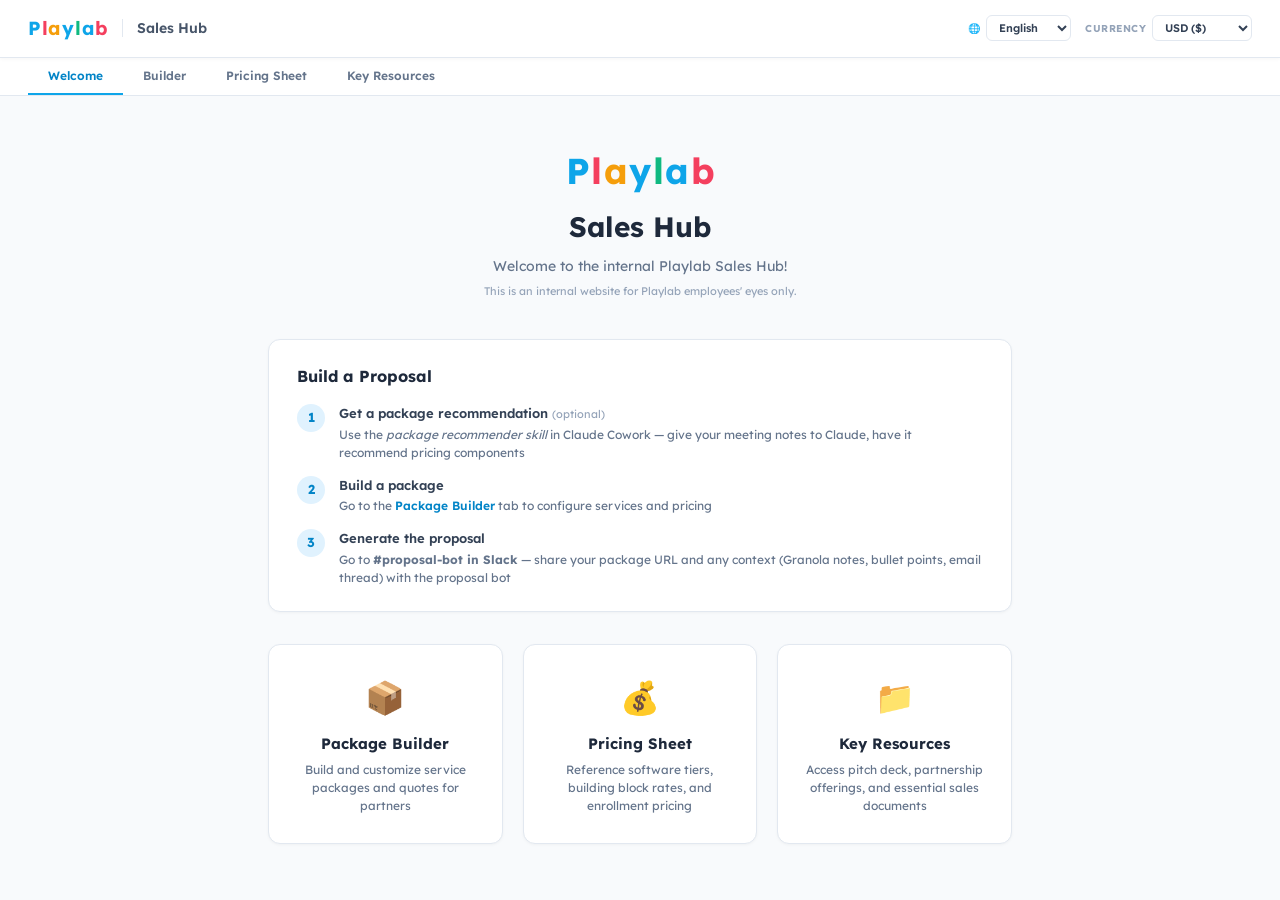
==== commit 602c8c2c: "Remove broken Google Doc export feature The export only handled the first service line — multi-packa" ====
--- a/index.html
+++ b/index.html
@@ -3,9 +3,9 @@
 <head>
   <meta charset="UTF-8">
   <meta name="viewport" content="width=device-width, initial-scale=1.0">
-  <title>Playlab — Package Builder v3</title>
+  <link rel="icon" type="image/png" href="favicon.png">
+  <title>Playlab — Sales Hub</title>
   <link href="https://fonts.googleapis.com/css2?family=Lexend:wght@300;400;500;600;700&display=swap" rel="stylesheet">
-  <script src="https://accounts.google.com/gsi/client" async defer></script>
   <style>
     *, *::before, *::after { box-sizing: border-box; margin: 0; padding: 0; }
 
@@ -316,10 +316,6 @@
 
     /* Actions */
     .actions { display: flex; flex-direction: column; gap: 7px; }
-    .btn-export { width: 100%; padding: 11px; background: #4285f4; color: white; border: none; border-radius: 9px; font-family: 'Lexend', sans-serif; font-size: 13px; font-weight: 600; cursor: pointer; transition: background 0.15s; display: flex; align-items: center; justify-content: center; gap: 8px; }
-    .btn-export:hover { background: #3367d6; }
-    .btn-export:disabled { opacity: 0.6; cursor: wait; }
-    .btn-export svg { width: 16px; height: 16px; flex-shrink: 0; }
     .copy-row { display: flex; gap: 6px; }
     .btn-copy { flex: 1; padding: 11px; background: var(--sky-500); color: white; border: none; border-radius: 9px; font-family: 'Lexend', sans-serif; font-size: 13px; font-weight: 600; cursor: pointer; transition: background 0.15s; }
     .btn-copy:hover { background: var(--sky-600); }
@@ -362,15 +358,15 @@
 
 <div class="auth-gate hidden" id="authGate">
   <div class="auth-logo"><span>P</span><span>l</span><span>a</span><span>y</span><span>l</span><span>a</span><span>b</span></div>
-  <div class="auth-subtitle" data-i18n="packageBuilder">Package Builder</div>
+  <div class="auth-subtitle">Sales Hub</div>
   <div id="g_id_signin"></div>
-  <div class="auth-error" id="authError" data-i18n="authError">Access is restricted to @playlab.ai accounts. Please sign in with your Playlab Google account.</div>
+  <div class="auth-error" id="authError">Access is restricted to @playlab.ai accounts. Please sign in with your Playlab Google account.</div>
 </div>
 
 <header class="app-header">
   <div class="logo"><span>P</span><span>l</span><span>a</span><span>y</span><span>l</span><span>a</span><span>b</span></div>
   <div class="header-sep"></div>
-  <div class="header-title" data-i18n="packageBuilderV3">Package Builder v3</div>
+  <div class="header-title">Sales Hub</div>
   <div class="header-spacer"></div>
   <div class="lang-toggle">
     <label>&#x1F310;</label>
@@ -398,16 +394,142 @@
 </header>
 
 <div class="tab-bar">
-  <button class="tab-btn active" onclick="switchMainTab('builder')" data-i18n="tabBuilder">Builder</button>
-  <button class="tab-btn" onclick="switchMainTab('pricing')" data-i18n="tabPricingSheet">Pricing Sheet</button>
+  <button class="tab-btn active" onclick="switchMainTab('welcome')">Welcome</button>
+  <button class="tab-btn" onclick="switchMainTab('builder')">Builder</button>
+  <button class="tab-btn" onclick="switchMainTab('pricing')">Pricing Sheet</button>
+  <button class="tab-btn" onclick="switchMainTab('resources')">Key Resources</button>
+</div>
+
+<!-- Welcome View -->
+<div class="welcome-view" id="welcomeView">
+  <div style="max-width:800px;margin:0 auto;padding:48px 28px">
+    <div style="text-align:center;margin-bottom:40px">
+      <div style="display:flex;gap:2px;font-size:36px;font-weight:700;letter-spacing:-0.5px;justify-content:center;margin-bottom:8px">
+        <span style="color:#0EA5E9">P</span><span style="color:#f43f5e">l</span><span style="color:#f59e0b">a</span><span style="color:#0EA5E9">y</span><span style="color:#10b981">l</span><span style="color:#0EA5E9">a</span><span style="color:#f43f5e">b</span>
+      </div>
+      <h1 style="font-size:28px;font-weight:700;color:var(--slate-800);margin-bottom:8px">Sales Hub</h1>
+      <p style="font-size:14px;color:var(--slate-500);max-width:500px;margin:0 auto">Welcome to the internal Playlab Sales Hub!</p>
+      <p style="font-size:11px;color:var(--slate-400);margin-top:6px">This is an internal website for Playlab employees' eyes only.</p>
+    </div>
+
+    <!-- Build a Proposal workflow -->
+    <div style="background:white;border:1.5px solid var(--slate-200);border-radius:12px;padding:24px 28px;margin-bottom:32px;box-shadow:0 1px 3px rgba(0,0,0,.04)">
+      <h2 style="font-size:16px;font-weight:700;color:var(--slate-800);margin-bottom:16px">Build a Proposal</h2>
+      <div style="display:flex;flex-direction:column;gap:14px">
+        <div style="display:flex;gap:14px;align-items:flex-start">
+          <div style="width:28px;height:28px;border-radius:50%;background:var(--sky-100);color:var(--sky-600);font-size:13px;font-weight:700;display:flex;align-items:center;justify-content:center;flex-shrink:0">1</div>
+          <div>
+            <div style="font-size:13px;font-weight:600;color:var(--slate-700)"><span>Get a package recommendation</span> <span style="font-size:11px;color:var(--slate-400);font-weight:400">(optional)</span></div>
+            <div style="font-size:12px;color:var(--slate-500);margin-top:2px">Use the <em>package recommender skill</em> in Claude Cowork &mdash; give your meeting notes to Claude, have it recommend pricing components</div>
+          </div>
+        </div>
+        <div style="display:flex;gap:14px;align-items:flex-start">
+          <div style="width:28px;height:28px;border-radius:50%;background:var(--sky-100);color:var(--sky-600);font-size:13px;font-weight:700;display:flex;align-items:center;justify-content:center;flex-shrink:0">2</div>
+          <div>
+            <div style="font-size:13px;font-weight:600;color:var(--slate-700)">Build a package</div>
+            <div style="font-size:12px;color:var(--slate-500);margin-top:2px">Go to the <a href="javascript:switchMainTab('builder')" style="color:var(--sky-600);text-decoration:none;font-weight:600">Package Builder</a> tab to configure services and pricing</div>
+          </div>
+        </div>
+        <div style="display:flex;gap:14px;align-items:flex-start">
+          <div style="width:28px;height:28px;border-radius:50%;background:var(--sky-100);color:var(--sky-600);font-size:13px;font-weight:700;display:flex;align-items:center;justify-content:center;flex-shrink:0">3</div>
+          <div>
+            <div style="font-size:13px;font-weight:600;color:var(--slate-700)">Generate the proposal</div>
+            <div style="font-size:12px;color:var(--slate-500);margin-top:2px">Go to <strong>#proposal-bot in Slack</strong> &mdash; share your package URL and any context (Granola notes, bullet points, email thread) with the proposal bot</div>
+          </div>
+        </div>
+      </div>
+    </div>
+
+    <div style="display:grid;grid-template-columns:repeat(3,1fr);gap:20px">
+      <div onclick="switchMainTab('builder')" style="cursor:pointer;background:white;border:1.5px solid var(--slate-200);border-radius:12px;padding:28px 24px;text-align:center;transition:all 0.15s;box-shadow:0 1px 3px rgba(0,0,0,.04)" onmouseover="this.style.borderColor='var(--sky-400)';this.style.boxShadow='0 4px 12px rgba(14,165,233,.12)'" onmouseout="this.style.borderColor='var(--slate-200)';this.style.boxShadow='0 1px 3px rgba(0,0,0,.04)'">
+        <div style="font-size:32px;margin-bottom:12px">&#x1F4E6;</div>
+        <h3 style="font-size:15px;font-weight:700;color:var(--slate-800);margin-bottom:6px">Package Builder</h3>
+        <p style="font-size:12px;color:var(--slate-500);line-height:1.5">Build and customize service packages and quotes for partners</p>
+      </div>
+
+      <div onclick="switchMainTab('pricing')" style="cursor:pointer;background:white;border:1.5px solid var(--slate-200);border-radius:12px;padding:28px 24px;text-align:center;transition:all 0.15s;box-shadow:0 1px 3px rgba(0,0,0,.04)" onmouseover="this.style.borderColor='var(--emerald-500)';this.style.boxShadow='0 4px 12px rgba(16,185,129,.12)'" onmouseout="this.style.borderColor='var(--slate-200)';this.style.boxShadow='0 1px 3px rgba(0,0,0,.04)'">
+        <div style="font-size:32px;margin-bottom:12px">&#x1F4B0;</div>
+        <h3 style="font-size:15px;font-weight:700;color:var(--slate-800);margin-bottom:6px">Pricing Sheet</h3>
+        <p style="font-size:12px;color:var(--slate-500);line-height:1.5">Reference software tiers, building block rates, and enrollment pricing</p>
+      </div>
+
+      <div onclick="switchMainTab('resources')" style="cursor:pointer;background:white;border:1.5px solid var(--slate-200);border-radius:12px;padding:28px 24px;text-align:center;transition:all 0.15s;box-shadow:0 1px 3px rgba(0,0,0,.04)" onmouseover="this.style.borderColor='var(--violet-500)';this.style.boxShadow='0 4px 12px rgba(139,92,246,.12)'" onmouseout="this.style.borderColor='var(--slate-200)';this.style.boxShadow='0 1px 3px rgba(0,0,0,.04)'">
+        <div style="font-size:32px;margin-bottom:12px">&#x1F4C1;</div>
+        <h3 style="font-size:15px;font-weight:700;color:var(--slate-800);margin-bottom:6px">Key Resources</h3>
+        <p style="font-size:12px;color:var(--slate-500);line-height:1.5">Access pitch deck, partnership offerings, and essential sales documents</p>
+      </div>
+    </div>
+  </div>
+</div>
+
+<!-- Key Resources View -->
+<div class="resources-view" id="resourcesView" style="display:none">
+  <div style="max-width:1000px;margin:0 auto;padding:24px 28px 48px">
+    <h2 style="font-size:18px;font-weight:700;color:var(--slate-800);margin-bottom:8px">Key Resources</h2>
+    <p style="font-size:13px;color:var(--slate-500);margin-bottom:24px">Essential documents and files for sales conversations. Click to open or use the embed to preview.</p>
+
+    <div style="display:grid;gap:16px">
+
+      <div style="background:white;border:1.5px solid var(--slate-200);border-radius:10px;overflow:hidden">
+        <div style="padding:16px 20px;border-bottom:1px solid var(--slate-100);display:flex;align-items:center;gap:12px">
+          <span style="font-size:20px">&#x1F3AC;</span>
+          <div>
+            <h3 style="font-size:14px;font-weight:700;color:var(--slate-800)">Pitch Deck</h3>
+            <p style="font-size:11px;color:var(--slate-500)">Playlab overview presentation for partner conversations</p>
+          </div>
+          <a href="https://docs.google.com/presentation/d/1nozF2k0Eh-1NVOpTnlQBlilFPA3cYfJPBgQsFhI5um4/edit" target="_blank" style="margin-left:auto;font-size:11px;font-weight:600;color:var(--sky-600);text-decoration:none;padding:6px 12px;border:1.5px solid var(--sky-200);border-radius:6px;background:var(--sky-50)">Open &#x2197;</a>
+        </div>
+        <iframe src="https://docs.google.com/presentation/d/1nozF2k0Eh-1NVOpTnlQBlilFPA3cYfJPBgQsFhI5um4/embed?start=false&loop=false&delayms=3000" frameborder="0" width="100%" height="400" allowfullscreen="true" style="display:block;background:var(--slate-50)"></iframe>
+      </div>
+
+      <div style="background:white;border:1.5px solid var(--slate-200);border-radius:10px;overflow:hidden">
+        <div style="padding:16px 20px;border-bottom:1px solid var(--slate-100);display:flex;align-items:center;gap:12px">
+          <span style="font-size:20px">&#x1F4CA;</span>
+          <div>
+            <h3 style="font-size:14px;font-weight:700;color:var(--slate-800)">Partnership Offerings</h3>
+            <p style="font-size:11px;color:var(--slate-500)">Overview of Playlab partnership packages and services</p>
+          </div>
+          <a href="https://docs.google.com/document/d/1sSbkiILWzPRO_HXH_6S62-44DG_HDvivS4Q7R9imVrM/edit?tab=t.7ks51gpaizjf" target="_blank" style="margin-left:auto;font-size:11px;font-weight:600;color:var(--sky-600);text-decoration:none;padding:6px 12px;border:1.5px solid var(--sky-200);border-radius:6px;background:var(--sky-50)">Open &#x2197;</a>
+        </div>
+        <iframe src="https://docs.google.com/document/d/1sSbkiILWzPRO_HXH_6S62-44DG_HDvivS4Q7R9imVrM/preview" frameborder="0" width="100%" height="400" style="display:block;background:var(--slate-50)"></iframe>
+      </div>
+
+      <div style="background:white;border:1.5px solid var(--slate-200);border-radius:10px;overflow:hidden">
+        <div style="padding:16px 20px;border-bottom:1px solid var(--slate-100);display:flex;align-items:center;gap:12px">
+          <span style="font-size:20px">&#x1F4B5;</span>
+          <div>
+            <h3 style="font-size:14px;font-weight:700;color:var(--slate-800)">Services Pricing Building Blocks</h3>
+            <p style="font-size:11px;color:var(--slate-500)">FY 26-27 learning services building block rates</p>
+          </div>
+          <a href="https://docs.google.com/spreadsheets/d/1npo03Oih0S9AEkoCW5baGDWIPQN3gKVIJS_02CSc5iU/edit?gid=1348894078#gid=1348894078" target="_blank" style="margin-left:auto;font-size:11px;font-weight:600;color:var(--sky-600);text-decoration:none;padding:6px 12px;border:1.5px solid var(--sky-200);border-radius:6px;background:var(--sky-50)">Open &#x2197;</a>
+        </div>
+        <iframe src="https://docs.google.com/spreadsheets/d/1npo03Oih0S9AEkoCW5baGDWIPQN3gKVIJS_02CSc5iU/preview?gid=1348894078" frameborder="0" width="100%" height="400" style="display:block;background:var(--slate-50)"></iframe>
+      </div>
+
+      <div style="background:white;border:1.5px solid var(--slate-200);border-radius:10px;overflow:hidden">
+        <div style="padding:16px 20px;border-bottom:1px solid var(--slate-100);display:flex;align-items:center;gap:12px">
+          <span style="font-size:20px">&#x1F4D6;</span>
+          <div>
+            <h3 style="font-size:14px;font-weight:700;color:var(--slate-800)">Sales Hub &mdash; Rules & Pricing</h3>
+            <p style="font-size:11px;color:var(--slate-500)">Source of truth for all pricing, business rules, and requirements</p>
+          </div>
+          <a href="https://docs.google.com/document/d/1oNTf-jdb5tAlrg2kVbXAa5AJ0jrCKz3Hj3YQrNLjk-8/edit" target="_blank" style="margin-left:auto;font-size:11px;font-weight:600;color:var(--sky-600);text-decoration:none;padding:6px 12px;border:1.5px solid var(--sky-200);border-radius:6px;background:var(--sky-50)">Open &#x2197;</a>
+        </div>
+        <iframe src="https://docs.google.com/document/d/1oNTf-jdb5tAlrg2kVbXAa5AJ0jrCKz3Hj3YQrNLjk-8/preview" frameborder="0" width="100%" height="400" style="display:block;background:var(--slate-50)"></iframe>
+      </div>
+
+    </div>
+
+    <p style="font-size:11px;color:var(--slate-400);margin-top:20px;text-align:center">To add resources, update the Key Resources section in the Rules & Pricing doc and run <code>/saleshub</code>.</p>
+  </div>
 </div>
 
 <div class="pricing-view" id="pricingView" style="display:none">
   <div style="max-width:1000px;margin:0 auto;padding:24px 28px 48px">
-    <h2 style="font-size:18px;font-weight:700;color:var(--slate-800);margin-bottom:20px" data-i18n="softwarePricing">Software Pricing</h2>
+    <h2 style="font-size:18px;font-weight:700;color:var(--slate-800);margin-bottom:20px">Software Pricing</h2>
 
     <div style="margin-bottom:12px">
-      <h3 style="font-size:13px;font-weight:700;text-transform:uppercase;letter-spacing:0.5px;color:var(--slate-600);margin-bottom:8px" data-i18n="softwareTiers">Software Tiers</h3>
+      <h3 style="font-size:13px;font-weight:700;text-transform:uppercase;letter-spacing:0.5px;color:var(--slate-600);margin-bottom:8px">Software Tiers</h3>
       <table class="pricing-table">
         <thead><tr><th>Free</th><th>Pro</th><th>Play</th><th>Impact</th></tr></thead>
         <tbody><tr>
@@ -420,7 +542,7 @@
     </div>
 
     <div style="margin-bottom:32px">
-      <h3 style="font-size:13px;font-weight:700;text-transform:uppercase;letter-spacing:0.5px;color:var(--slate-600);margin-bottom:8px" data-i18n="enrollmentPricing">Enrollment-Based Pricing (Schools)</h3>
+      <h3 style="font-size:13px;font-weight:700;text-transform:uppercase;letter-spacing:0.5px;color:var(--slate-600);margin-bottom:8px">Enrollment-Based Pricing (Schools)</h3>
       <table class="pricing-table">
         <thead><tr><th>Tier</th><th>Student Enrollment</th><th>Price/Student/Year</th><th>Monthly Credits</th></tr></thead>
         <tbody>
@@ -432,7 +554,7 @@
       </table>
     </div>
 
-    <h2 style="font-size:18px;font-weight:700;color:var(--slate-800);margin-bottom:20px" data-i18n="buildingBlocks">Building Blocks</h2>
+    <h2 style="font-size:18px;font-weight:700;color:var(--slate-800);margin-bottom:20px">Building Blocks</h2>
     <table class="pricing-table">
       <thead><tr><th>Building Block</th><th>Cost</th><th>Unit</th><th>Notes</th></tr></thead>
       <tbody>
@@ -473,17 +595,17 @@
   </div>
 </div>
 
-<div class="builder">
+<div class="builder" style="display:none">
   <!-- LEFT: Package Options -->
   <div class="catalog-col">
-    <div class="section-title" data-i18n="packageOptions">Package Options</div>
+    <div class="section-title">Package Options</div>
 
     <div class="pathway-section" id="softwareSection">
       <div class="pathway-header" onclick="document.getElementById('softwareSection').classList.toggle('collapsed')">
         <span class="pathway-chevron">&#x25BC;</span>
         <div class="pathway-dot" style="background:#8b5cf6"></div>
-        <h2 data-i18n="softwareLicenses">Software Licenses</h2>
-        <span class="pathway-desc" data-i18n="softwareLicensesDesc">Enterprise tiers &mdash; add multiple licenses</span>
+        <h2>Software Licenses</h2>
+        <span class="pathway-desc">Enterprise tiers &mdash; add multiple licenses</span>
       </div>
       <div class="pathway-body">
         <div class="sw-grid" id="swGrid"></div>
@@ -496,8 +618,8 @@
       <div class="pathway-header" onclick="document.getElementById('addonsSection').classList.toggle('collapsed')">
         <span class="pathway-chevron">&#x25BC;</span>
         <div class="pathway-dot" style="background:var(--slate-500)"></div>
-        <h2 data-i18n="addOns">Add-Ons</h2>
-        <span class="pathway-desc" data-i18n="addOnsDesc">Individual services to supplement packages</span>
+        <h2>Add-Ons</h2>
+        <span class="pathway-desc">Individual services to supplement packages</span>
       </div>
       <div class="pathway-body">
         <div class="addon-grid" id="addonGrid"></div>
@@ -509,62 +631,62 @@
   <div class="quote-col">
   <div class="quote-tabs" id="quoteTabBar"></div>
   <div class="quote-col-inner">
-    <div style="font-size:16px;font-weight:700;color:var(--slate-800);margin-bottom:4px" data-i18n="packageBuilder">Package Builder</div>
+    <div style="font-size:16px;font-weight:700;color:var(--slate-800);margin-bottom:4px">Package Builder</div>
 
     <div>
-      <div class="q-label" data-i18n="partnerOrg">Partner / Organization</div>
-      <input class="partner-input" id="partnerName" type="text" placeholder="e.g. Nampa School District" data-i18n-placeholder="partnerPlaceholder">
+      <div class="q-label">Partner / Organization</div>
+      <input class="partner-input" id="partnerName" type="text" placeholder="e.g. Nampa School District">
     </div>
 
     <div id="licenseSummaryWrap">
-      <div class="q-label" data-i18n="softwareLicenses">Software Licenses</div>
+      <div class="q-label">Software Licenses</div>
       <div id="licenseList"></div>
     </div>
 
     <div>
-      <div class="q-label" data-i18n="services">Services</div>
+      <div class="q-label">Services</div>
       <div class="quote-packages" id="quotePackages"></div>
     </div>
 
     <div id="quoteAddonsWrap" style="display:none">
-      <div class="q-label" data-i18n="addOns">Add-Ons</div>
+      <div class="q-label">Add-Ons</div>
       <div id="quoteAddonsList"></div>
     </div>
 
     <div>
-      <div class="q-label" data-i18n="baseRates">Base Rates</div>
+      <div class="q-label">Base Rates</div>
       <div class="rate-editor" id="rateEditor">
         <button class="rate-editor-toggle" onclick="document.getElementById('rateEditor').classList.toggle('open')">
-          <span class="rate-editor-label" data-i18n="baseRates">Base Rates</span>
+          <span class="rate-editor-label">Base Rates</span>
           <span class="rate-editor-status" id="rateStatus">LP $250 &middot; Dev $200 &middot; Travel $125</span>
         </button>
         <div class="rate-editor-body">
-          <div class="rate-field"><label>LP $/hr</label><input class="rate-input" id="rateLp" type="number" min="1" value="250" onchange="updateRates()" oninput="updateRates()"></div>
-          <div class="rate-field"><label>Dev $/hr</label><input class="rate-input" id="rateDev" type="number" min="1" value="200" onchange="updateRates()" oninput="updateRates()"></div>
-          <div class="rate-field"><label>Travel $/hr</label><input class="rate-input" id="rateTravel" type="number" min="1" value="125" onchange="updateRates()" oninput="updateRates()"></div>
-          <button class="rate-reset" onclick="resetRates()" data-i18n="resetToDefaults">Reset to defaults</button>
+          <div class="rate-field"><label>LP $/hr</label><input class="rate-input" id="rateLp" type="number" step="any" value="250" onchange="updateRates()" oninput="updateRates()"></div>
+          <div class="rate-field"><label>Dev $/hr</label><input class="rate-input" id="rateDev" type="number" step="any" value="200" onchange="updateRates()" oninput="updateRates()"></div>
+          <div class="rate-field"><label>Travel $/hr</label><input class="rate-input" id="rateTravel" type="number" step="any" value="125" onchange="updateRates()" oninput="updateRates()"></div>
+          <button class="rate-reset" onclick="resetRates()">Reset to defaults</button>
         </div>
       </div>
     </div>
 
     <div class="totals-section">
       <div class="t-row">
-        <span class="t-label" data-i18n="servicesTotal">Services Total</span>
+        <span class="t-label">Services Total</span>
         <span class="t-value" id="servicesTotal">&mdash;</span>
       </div>
       <div class="t-row">
-        <span class="t-label" data-i18n="softwareTotal">Software Total</span>
+        <span class="t-label">Software Total</span>
         <span class="t-value" id="softwareTotal">&mdash;</span>
       </div>
       <div class="t-row" style="border-top:1px solid var(--slate-100);padding-top:8px">
-        <span class="t-label" data-i18n="standardTotal">Standard Total</span>
+        <span class="t-label">Standard Total</span>
         <span class="t-value" id="standardTotal">&mdash;</span>
       </div>
       <div class="discount-row">
-        <span class="disc-label" data-i18n="discount">Discount</span>
+        <span class="disc-label">Discount</span>
         <div class="disc-inputs">
-          <input class="disc-name" id="discountName" type="text" placeholder="e.g. Pilot Phase Incentive" data-i18n-placeholder="discountPlaceholder">
-          <input class="disc-num" id="discountVal" type="number" min="0" step="any" placeholder="0">
+          <input class="disc-name" id="discountName" type="text" placeholder="e.g. Pilot Phase Incentive">
+          <input class="disc-num" id="discountVal" type="number" step="any" placeholder="0">
           <select class="disc-type" id="discountType">
             <option value="pct">%</option>
             <option value="flat" id="discFlatLabel">$</option>
@@ -573,7 +695,7 @@
         <span class="disc-amt" id="discountDisplay"></span>
       </div>
       <div class="total-final">
-        <span class="t-label" data-i18n="customPartnerPrice">Custom Partner Price</span>
+        <span class="t-label">Custom Partner Price</span>
         <span class="t-value" id="partnerPrice">&mdash;</span>
       </div>
       <div class="savings-note" id="savingsNote"></div>
@@ -581,33 +703,29 @@
 
     <div class="insights-section" id="insightsSection" style="display:none">
       <div class="insight-row">
-        <span class="insight-label"><span data-i18n="studentsServed">Students served</span>
-          <input class="insight-input" id="studentCount" type="number" min="0" placeholder="0">
+        <span class="insight-label"><span>Students served</span>
+          <input class="insight-input" id="studentCount" type="number" step="any" placeholder="0">
         </span>
         <span class="insight-value" id="perStudentCost">&mdash;</span>
       </div>
       <div class="insight-row">
-        <span class="insight-label"><span data-i18n="educatorsServed">Educators served</span>
-          <input class="insight-input" id="educatorCount" type="number" min="0" placeholder="0">
+        <span class="insight-label"><span>Educators served</span>
+          <input class="insight-input" id="educatorCount" type="number" step="any" placeholder="0">
         </span>
         <span class="insight-value" id="perEducatorCost">&mdash;</span>
       </div>
     </div>
 
     <div class="actions">
-      <button class="btn-export" id="exportDocBtn">
-        <svg viewBox="0 0 24 24" fill="none" stroke="currentColor" stroke-width="2"><path d="M14 2H6a2 2 0 00-2 2v16a2 2 0 002 2h12a2 2 0 002-2V8z"/><polyline points="14 2 14 8 20 8"/><line x1="16" y1="13" x2="8" y2="13"/><line x1="16" y1="17" x2="8" y2="17"/><polyline points="10 9 9 9 8 9"/></svg>
-        <span data-i18n="exportToGoogleDoc">Export to Google Doc</span>
-      </button>
       <div class="copy-row">
-        <button class="btn-copy" id="copyBtn" data-i18n="copyForProposal">Copy for Proposal</button>
+        <button class="btn-copy" id="copyBtn">Copy for Proposal</button>
         <button class="btn-copy-md" id="copyMdBtn" title="Copy as Markdown">MD</button>
       </div>
-      <button class="btn-copy" id="copyLinkBtn" style="background:var(--slate-700)" data-i18n="copyShareableLink">Copy Shareable Link</button>
-      <button class="btn-clear" id="clearBtn" data-i18n="clearAll">Clear All</button>
+      <button class="btn-copy" id="copyLinkBtn" style="background:var(--slate-700)">Copy Shareable Link</button>
+      <button class="btn-clear" id="clearBtn">Clear All</button>
     </div>
 
-    <p class="footnote" data-i18n="footnote">* AI model usage costs are covered by Playlab and not passed on to partners.</p>
+    <p class="footnote">* AI model usage costs are covered by Playlab and not passed on to partners.</p>
   </div>
   </div>
 </div>
@@ -615,6 +733,165 @@
 <div class="toast" id="toast"></div>
 
 <script>
+// ─── i18n / Language ──────────────────────────────────────────────────────────
+let selectedLang = localStorage.getItem('playlab_builder_lang') || 'en';
+
+// ─── Auto-Translation System ────────────────────────────────────────────────
+const LANG_LOCALES = { en: 'en-US', es: 'es-ES', fr: 'fr-FR', eu: 'eu-ES' };
+let translationCache = {};
+try { translationCache = JSON.parse(localStorage.getItem('playlab_i18n_cache') || '{}'); } catch { translationCache = {}; }
+
+function saveTranslationCache() {
+  try { localStorage.setItem('playlab_i18n_cache', JSON.stringify(translationCache)); } catch {}
+}
+
+async function apiTranslate(text, targetLang) {
+  const res = await fetch(
+    `https://translate.googleapis.com/translate_a/single?client=gtx&sl=en&tl=${targetLang}&dt=t&q=${encodeURIComponent(text)}`
+  );
+  const data = await res.json();
+  let translated = data[0].map(s => s[0]).join('');
+  translated = translated.replace(/playlab/gi, 'Playlab');
+  return translated;
+}
+
+function getCachedTranslation(text, lang) {
+  if (!lang || lang === 'en' || !text.trim()) return text;
+  return translationCache[lang + ':' + text] || null;
+}
+
+function getTextNodes(root) {
+  const nodes = [];
+  const skip = new Set(['SCRIPT', 'STYLE', 'SVG', 'NOSCRIPT', 'IFRAME', 'CODE', 'PRE']);
+  function walk(node) {
+    if (node.nodeType === Node.TEXT_NODE) {
+      const text = node.textContent.trim();
+      if (text && text.length > 1 && !/^[\d$\u20AC\u00A3\u20B9\u20B5\s,.%\u00D7\u00B7\u2014\u2212\u2500\-]+$/.test(text)) {
+        nodes.push(node);
+      }
+      return;
+    }
+    if (node.nodeType !== Node.ELEMENT_NODE) return;
+    if (skip.has(node.tagName)) return;
+    for (const child of node.childNodes) walk(child);
+  }
+  walk(root);
+  return nodes;
+}
+
+const _origTexts = new WeakMap();
+const _origPlaceholders = new WeakMap();
+
+let _translateDebounce = null;
+function scheduleTranslation() {
+  if (_translateDebounce) clearTimeout(_translateDebounce);
+  _translateDebounce = setTimeout(() => translateVisibleDOM(), 30);
+}
+
+async function translateVisibleDOM() {
+  if (selectedLang === 'en') { restoreEnglish(); return; }
+
+  const textNodes = getTextNodes(document.body);
+  const uncached = new Set();
+
+  for (const node of textNodes) {
+    if (!_origTexts.has(node)) _origTexts.set(node, node.textContent);
+    const orig = _origTexts.get(node).trim();
+    if (orig && !translationCache[selectedLang + ':' + orig]) uncached.add(orig);
+  }
+
+  document.querySelectorAll('input[placeholder], textarea[placeholder]').forEach(el => {
+    if (!_origPlaceholders.has(el)) _origPlaceholders.set(el, el.placeholder);
+    const orig = _origPlaceholders.get(el);
+    if (orig && !translationCache[selectedLang + ':' + orig]) uncached.add(orig);
+  });
+
+  document.querySelectorAll('option').forEach(el => {
+    if (!_origTexts.has(el)) _origTexts.set(el, el.textContent);
+    const orig = _origTexts.get(el).trim();
+    if (orig && orig.length > 1 && !translationCache[selectedLang + ':' + orig]) uncached.add(orig);
+  });
+
+  const titleOrig = document.title;
+  if (!translationCache[selectedLang + ':' + titleOrig]) uncached.add(titleOrig);
+
+  const toTranslate = [...uncached];
+  if (toTranslate.length > 0) {
+    const BATCH = 10;
+    for (let i = 0; i < toTranslate.length; i += BATCH) {
+      const batch = toTranslate.slice(i, i + BATCH);
+      await Promise.all(batch.map(async (text) => {
+        try {
+          const translated = await apiTranslate(text, selectedLang);
+          translationCache[selectedLang + ':' + text] = translated;
+        } catch { /* keep English */ }
+      }));
+    }
+    saveTranslationCache();
+  }
+
+  for (const node of textNodes) {
+    const orig = (_origTexts.get(node) || '').trim();
+    const trans = translationCache[selectedLang + ':' + orig];
+    if (trans && trans !== orig) {
+      const raw = _origTexts.get(node) || node.textContent;
+      const leading = raw.match(/^\s*/)[0];
+      const trailing = raw.match(/\s*$/)[0];
+      node.textContent = leading + trans + trailing;
+    }
+  }
+
+  document.querySelectorAll('input[placeholder], textarea[placeholder]').forEach(el => {
+    const orig = _origPlaceholders.get(el) || el.placeholder;
+    const trans = translationCache[selectedLang + ':' + orig];
+    if (trans) el.placeholder = trans;
+  });
+
+  document.querySelectorAll('option').forEach(el => {
+    const orig = (_origTexts.get(el) || '').trim();
+    const trans = translationCache[selectedLang + ':' + orig];
+    if (trans) el.textContent = trans;
+  });
+
+  const titleTrans = translationCache[selectedLang + ':' + titleOrig];
+  if (titleTrans) document.title = titleTrans;
+}
+
+function restoreEnglish() {
+  const textNodes = getTextNodes(document.body);
+  for (const node of textNodes) {
+    const orig = _origTexts.get(node);
+    if (orig) node.textContent = orig;
+  }
+  document.querySelectorAll('input[placeholder], textarea[placeholder]').forEach(el => {
+    const orig = _origPlaceholders.get(el);
+    if (orig) el.placeholder = orig;
+  });
+  document.querySelectorAll('option').forEach(el => {
+    const orig = _origTexts.get(el);
+    if (orig) el.textContent = orig;
+  });
+}
+
+async function translateString(text, lang) {
+  if (!lang || lang === 'en' || !text.trim()) return text;
+  const cacheKey = lang + ':' + text;
+  if (translationCache[cacheKey]) return translationCache[cacheKey];
+  try {
+    const translated = await apiTranslate(text, lang);
+    translationCache[cacheKey] = translated;
+    saveTranslationCache();
+    return translated;
+  } catch { return text; }
+}
+
+function switchLanguage(lang) {
+  selectedLang = lang;
+  localStorage.setItem('playlab_builder_lang', lang);
+  translateVisibleDOM();
+}
+
+
 // ─── Auth Gate ────────────────────────────────────────────────────────────────
 const ALLOWED_DOMAIN = 'playlab.ai';
 const AUTH_SESSION_KEY = 'playlab_auth_user';
@@ -768,7 +1045,6 @@
   const formatted = Math.round(convertAmount(n)).toLocaleString('en-US');
   return cur.prefix ? cur.symbol + formatted : formatted + cur.symbol;
 }
-function fmtUsd(n) { return '$' + Math.round(n).toLocaleString('en-US'); }
 function escHtml(s) { return s.replace(/&/g,'&amp;').replace(/</g,'&lt;').replace(/>/g,'&gt;').replace(/"/g,'&quot;'); }
 function unitShort(unit) {
   const map = { hr: 'hr', mo: 'mo', day: 'day', trip: 'trip', visit: 'visit', flat: '\u00D7' };
@@ -815,7 +1091,7 @@
   renderSwCards();
   renderLicenseList();
   renderTotals();
-  showToast('Added: ' + tier.name + ' license');
+  showToast(`Added: ${tier.name}`);
 }
 
 function removeLicense(licenseId) {
@@ -836,10 +1112,13 @@
   const lic = quoteLicenses.find(l => l.licenseId === licenseId);
   if (!lic) return;
   const tier = SOFTWARE_TIERS.find(t => t.id === lic.tierId);
-  let val = parseInt(input.value);
-  if (clamp && (isNaN(val) || val < tier.minCount)) val = tier.minCount;
-  if (!isNaN(val) && val >= 1) lic.count = val;
-  if (clamp) input.value = lic.count;
+  let val = parseFloat(input.value);
+  if (clamp) {
+    if (isNaN(val) || val < tier.minCount) val = tier.minCount;
+    val = Math.round(val);
+    input.value = val;
+  }
+  if (!isNaN(val) && val >= 1) lic.count = Math.round(val);
   renderLicenseList();
   renderTotals();
   saveToUrl();
@@ -860,9 +1139,7 @@
     components: [
       { blockId: 'facilitation', qty: 3, label: 'Facilitation', scalable: true },
       { blockId: 'facilitation', qty: 1, label: 'Launch Session', scalable: false, support: true },
-      { blockId: 'admin-meetings', qty: 0.5, label: 'Check-in', scalable: false, support: true },
-      { blockId: 'office-hours', qty: 1, label: 'Office Hours', scalable: false, support: true },
-      { blockId: 'admin-meetings', qty: 1, label: 'Admin Reflection', scalable: false, support: true }
+      { blockId: 'office-hours', qty: 1, label: 'Office Hours', scalable: false, support: true }
     ] },
   { id: 'edu-core', pathway: 'educators', name: 'Core Package', subtitle: '6 hrs + supports', badge: 'Most Popular',
     desc: 'A deeper learning experience for teams ready to move beyond basics to intentional design with advanced features.',
@@ -870,9 +1147,7 @@
     components: [
       { blockId: 'facilitation', qty: 6, label: 'Facilitation', scalable: true },
       { blockId: 'facilitation', qty: 1, label: 'Launch Session', scalable: false, support: true },
-      { blockId: 'admin-meetings', qty: 1, label: 'Check-ins', scalable: false, support: true },
-      { blockId: 'office-hours', qty: 2, label: 'Office Hours', scalable: false, support: true },
-      { blockId: 'admin-meetings', qty: 1, label: 'Admin Reflection', scalable: false, support: true }
+      { blockId: 'office-hours', qty: 2, label: 'Office Hours', scalable: false, support: true }
     ] },
   { id: 'edu-full', pathway: 'educators', name: 'Full Agency Package', subtitle: '9 hrs + supports', badge: 'Gold Standard',
     desc: 'Our most comprehensive experience \u2014 from understanding AI to designing advanced tools, evaluating impact, and a final showcase.',
@@ -880,9 +1155,7 @@
     components: [
       { blockId: 'facilitation', qty: 9, label: 'Facilitation', scalable: true },
       { blockId: 'facilitation', qty: 1, label: 'Launch Session', scalable: false, support: true },
-      { blockId: 'admin-meetings', qty: 1.5, label: 'Check-ins', scalable: false, support: true },
-      { blockId: 'office-hours', qty: 3, label: 'Office Hours', scalable: false, support: true },
-      { blockId: 'admin-meetings', qty: 1, label: 'Admin Reflection', scalable: false, support: true }
+      { blockId: 'office-hours', qty: 3, label: 'Office Hours', scalable: false, support: true }
     ] },
   // Educators: Smaller Options
   { id: 'edu-intro', pathway: 'educators', name: 'Intro Workshop', subtitle: '90 minutes', badge: 'Quick Start',
@@ -1159,12 +1432,15 @@
     configHtml = buildInlineConfig(pkg);
   }
 
+  const pkgName = pkg.name;
+  const pkgDesc = pkg.desc;
+  const pkgBadge = pkg.badge;
   card.innerHTML = `
     <div class="pkg-top">
-      <div><div class="pkg-name">${pkg.name}</div><div class="pkg-subtitle">${pkg.subtitle}</div></div>
-      <span class="pkg-badge" style="background:${bc.bg};color:${bc.color}">${pkg.badge}</span>
+      <div><div class="pkg-name">${pkgName}</div><div class="pkg-subtitle">${pkg.subtitle}</div></div>
+      <span class="pkg-badge" style="background:${bc.bg};color:${bc.color}">${pkgBadge}</span>
     </div>
-    <div class="pkg-desc">${pkg.desc}</div>
+    <div class="pkg-desc">${pkgDesc}</div>
     <div class="pkg-price-row">
       <div class="pkg-price">${fmt(netPrice)}${pkg.pathwayDiscount ? ' <span style="font-size:10px;font-weight:500;color:var(--emerald-600)">(20% off)</span>' : ''}</div>
       <div class="pkg-price-note">1 facilitator \u00B7 30 participants</div>
@@ -1189,15 +1465,15 @@
 
     sessionsHtml = `<div class="pkg-config-row">
       <span class="pkg-config-label">Sessions</span>
-      <input class="num-sessions-input" type="number" min="1" max="${maxSessions}" value="${numSessions}"
+      <input class="num-sessions-input" type="number" step="any" value="${numSessions}"
              onchange="updateConfigNumSessions('${pkg.id}', this)"
              oninput="updateConfigNumSessions('${pkg.id}', this)">
-      <span style="font-size:10px;color:var(--slate-400)">session${numSessions > 1 ? 's' : ''} (${pkg.facilitationHours} hrs total)</span>
+      <span style="font-size:10px;color:var(--slate-400)">${`${pkg.facilitationHours} hrs total`}</span>
     </div>
     <div class="session-config-rows">
       ${sessions.map((s, i) => `<div class="session-config-row">
         <span class="session-config-label">Session ${i + 1}:</span>
-        <input class="session-hours-input" type="number" min="0.5" step="0.5" value="${s.hours}"
+        <input class="session-hours-input" type="number" step="any" value="${s.hours}"
                onchange="updateConfigSessionHours('${pkg.id}', ${i}, this, true)"
                oninput="updateConfigSessionHours('${pkg.id}', ${i}, this, false)">
         <span class="session-hours-unit">hrs</span>
@@ -1224,10 +1500,11 @@
   }
 
   const participants = cs.participants || 30;
+  const numFac = Math.max(1, Math.ceil(participants / 30));
   const participantsHtml = hasFacilitation ? `<div class="pkg-config-row">
     <span class="pkg-config-label">Participants</span>
-    <input class="config-participants" type="number" min="1" value="${participants}" onchange="updateConfigParticipants('${pkg.id}', this)" oninput="updateConfigParticipants('${pkg.id}', this)">
-    <span style="font-size:10px;color:var(--slate-400)">\u2192 ${Math.max(1, Math.ceil(participants / 30))} facilitator${Math.max(1, Math.ceil(participants / 30)) > 1 ? 's' : ''}</span>
+    <input class="config-participants" type="number" step="any" value="${participants}" onchange="updateConfigParticipants('${pkg.id}', this)" oninput="updateConfigParticipants('${pkg.id}', this)">
+    <span style="font-size:10px;color:var(--slate-400)">\u2192 ${numFac} ${numFac > 1 ? 'facilitators' : 'facilitator'}</span>
   </div>` : '';
 
   // Preview cost
@@ -1332,7 +1609,7 @@
   const cs = ensureConfigState(pkgId);
   const pkg = PACKAGES.find(p => p.id === pkgId);
   const totalHours = pkg?.facilitationHours || 1;
-  let val = parseInt(input.value);
+  let val = Math.round(parseFloat(input.value));
   const maxS = getMaxSessions(totalHours);
   if (isNaN(val) || val < 1) val = 1;
   if (val > maxS) val = maxS;
@@ -1357,8 +1634,7 @@
   const cs = ensureConfigState(pkgId);
   let val = parseFloat(input.value);
   if (commit) {
-    if (isNaN(val) || val < 0.5) val = 0.5;
-    val = Math.round(val * 2) / 2;
+    if (isNaN(val) || val < 0) val = 0;
     input.value = val;
     cs.sessions[idx].hours = val;
     const hadFocus = document.activeElement === input;
@@ -1369,7 +1645,7 @@
       if (inputs && inputs[idx]) { inputs[idx].focus(); inputs[idx].select(); }
     }
   } else {
-    if (!isNaN(val) && val >= 0.5) cs.sessions[idx].hours = Math.round(val * 2) / 2;
+    if (!isNaN(val) && val >= 0) cs.sessions[idx].hours = val;
   }
 }
 
@@ -1387,7 +1663,7 @@
 
 function updateConfigParticipants(pkgId, input) {
   const cs = ensureConfigState(pkgId);
-  let val = parseInt(input.value);
+  let val = Math.round(parseFloat(input.value));
   if (isNaN(val) || val < 1) val = 1;
   cs.participants = val;
   const hadFocus = document.activeElement === input;
@@ -1433,7 +1709,7 @@
   renderCatalog();
   renderQuote();
   renderTotals();
-  showToast('Added: ' + pkg.name);
+  showToast(`Added: ${pkg.name}`);
 }
 
 // Direct add for impact pathway packages (no config needed - but we still show config for delivery mode)
@@ -1464,9 +1740,10 @@
 function setParticipants(pkgId, input, commit) {
   const qpkg = quotePackages.find(q => q.pkgId === pkgId);
   if (!qpkg) return;
-  let val = parseInt(input.value);
+  let val = parseFloat(input.value);
   if (commit) {
     if (isNaN(val) || val < 1) val = 1;
+    val = Math.round(val);
     input.value = val;
   }
   if (!isNaN(val) && val >= 1) {
@@ -1491,9 +1768,10 @@
 function setFacilitators(pkgId, input, commit) {
   const qpkg = quotePackages.find(q => q.pkgId === pkgId);
   if (!qpkg) return;
-  let val = parseInt(input.value);
+  let val = parseFloat(input.value);
   if (commit) {
     if (isNaN(val) || val < 1) val = 1;
+    val = Math.round(val);
     input.value = val;
   }
   if (!isNaN(val) && val >= 1) {
@@ -1519,12 +1797,11 @@
   if (!qpkg || !qpkg.sessions[idx]) return;
   let val = parseFloat(input.value);
   if (commit) {
-    if (isNaN(val) || val < 0.5) val = 0.5;
-    val = Math.round(val * 2) / 2;
+    if (isNaN(val) || val < 0) val = 0;
     input.value = val;
   }
-  if (!isNaN(val) && val >= 0.5) {
-    qpkg.sessions[idx].hours = Math.round(val * 2) / 2;
+  if (!isNaN(val) && val >= 0) {
+    qpkg.sessions[idx].hours = val;
   }
   renderTotals();
   if (commit) {
@@ -1570,8 +1847,8 @@
   const comp = qpkg.components.find(c => c.id === compId);
   if (!comp) return;
   let val = parseFloat(input.value);
-  if (isNaN(val) || val < 0.5) val = 0.5;
-  comp.qty = Math.round(val * 2) / 2;
+  if (isNaN(val) || val < 0) val = 0;
+  comp.qty = val;
   renderTotals();
   saveToUrl();
 }
@@ -1592,7 +1869,9 @@
   if (!qpkg) return;
   let val = parseFloat(input.value);
   if (isNaN(val) || val < 0) val = 0;
-  qpkg[field] = Math.round(val * 2) / 2;
+  // Office hours are measured in hours (allow decimals); others are meeting counts (round to int)
+  if (field !== 'officeHoursQty') val = Math.round(val);
+  qpkg[field] = val;
   renderQuote();
   renderTotals();
 }
@@ -1610,9 +1889,9 @@
 function setTravelQty(pkgId, field, input) {
   const qpkg = quotePackages.find(q => q.pkgId === pkgId);
   if (!qpkg) return;
-  let val = parseInt(input.value);
+  let val = parseFloat(input.value);
   if (isNaN(val) || val < 0) val = 0;
-  qpkg[field] = val;
+  qpkg[field] = Math.round(val);
   renderQuote();
   renderTotals();
 }
@@ -1632,7 +1911,7 @@
   renderAddonGrid();
   renderQuote();
   renderTotals();
-  showToast('Added: ' + def.label);
+  showToast(`Added: ${def.label}`);
 }
 
 function removeAddon(addonId) {
@@ -1656,8 +1935,8 @@
   const addon = quoteAddons.find(a => a.addonId === addonId);
   if (!addon) return;
   let val = parseFloat(input.value);
-  if (isNaN(val) || val < addon.minQty) val = addon.minQty;
-  addon.qty = Math.round(Math.round(val / addon.step) * addon.step * 100) / 100;
+  if (isNaN(val) || val < 0) val = addon.minQty;
+  addon.qty = val;
   renderQuote();
   renderTotals();
 }
@@ -1680,7 +1959,7 @@
     const computedText = tier.isCustom ? 'Custom' : `${fmt(cost)}${period}`;
     const countRow = `<div class="sw-card-row">
         <label>${countLabel}:</label>
-        <input class="sw-count-input" type="number" min="${tier.minCount}" value="${defaultCount}" id="sw-input-${tier.id}">
+        <input class="sw-count-input" type="number" step="any" value="${defaultCount}" id="sw-input-${tier.id}">
         <span class="sw-card-computed">${computedText}</span>
       </div>`;
     let metaRow = '';
@@ -1697,7 +1976,7 @@
     const input = card.querySelector('.sw-count-input');
     const computed = card.querySelector('.sw-card-computed');
     input.addEventListener('input', () => {
-      const v = parseInt(input.value) || tier.defaultCount;
+      const v = parseFloat(input.value) || tier.defaultCount;
       computed.textContent = tier.isCustom ? 'Custom' : fmt(tier.pricePerUnit * v) + (tier.periodLabel || '/yr');
     });
   }
@@ -1710,12 +1989,12 @@
   const defaultTier = getSchoolTierForEnrollment(defaultEnrollment);
   schoolCard.innerHTML = `
     <div class="sw-card-name">Schools</div>
-    <div class="sw-card-tagline">Enrollment-based pricing for K–12</div>
+    <div class="sw-card-tagline">Enrollment-based pricing for K\u201312</div>
     <div class="sw-card-price" id="schools-price-badge">${defaultTier.priceNote}</div>
     <div id="schools-tier-detail" style="font-size:10px;color:var(--slate-400);margin-top:2px">${defaultTier.name} · ${defaultTier.monthlyCredits}</div>
     <div class="sw-card-row">
       <label>Students:</label>
-      <input class="sw-count-input" type="number" min="1" value="${defaultEnrollment}" id="sw-input-schools" step="100">
+      <input class="sw-count-input" type="number" step="any" value="${defaultEnrollment}" id="sw-input-schools">
       <span class="sw-card-computed" id="schools-computed">${fmt(defaultTier.pricePerUnit * defaultEnrollment)}/yr</span>
     </div>
     <div id="schools-tier-table" style="margin-top:6px;font-size:9.5px;color:var(--slate-400);line-height:1.6">
@@ -1729,7 +2008,7 @@
 
   const schoolInput = schoolCard.querySelector('#sw-input-schools');
   schoolInput.addEventListener('input', () => {
-    const v = parseInt(schoolInput.value) || 1;
+    const v = Math.round(parseFloat(schoolInput.value)) || 1;
     const tier = getSchoolTierForEnrollment(v);
     document.getElementById('schools-price-badge').textContent = tier.priceNote;
     document.getElementById('schools-tier-detail').textContent = tier.name + ' · ' + tier.monthlyCredits;
@@ -1739,7 +2018,7 @@
 
 function addSchoolLicense() {
   const input = document.getElementById('sw-input-schools');
-  let count = parseInt(input.value) || 5000;
+  let count = Math.round(parseFloat(input.value)) || 5000;
   if (count < 1) count = 1;
   const tier = getSchoolTierForEnrollment(count);
   addLicense(tier.id, count);
@@ -1748,7 +2027,7 @@
 function addLicenseFromCard(tierId) {
   const tier = SOFTWARE_TIERS.find(t => t.id === tierId);
   const input = document.getElementById('sw-input-' + tierId);
-  let count = parseInt(input.value) || tier.defaultCount;
+  let count = Math.round(parseFloat(input.value)) || tier.defaultCount;
   if (count < tier.minCount) count = tier.minCount;
   addLicense(tierId, count);
 }
@@ -1769,7 +2048,7 @@
     if (!tier) continue;
     const cost = calcLicenseCost(lic);
     const priceDisplay = tier.isCustom ? 'Custom' : `${fmt(cost)}/yr`;
-    const detailDisplay = tier.isCustom ? `${lic.count.toLocaleString()} ${lic.count === 1 ? tier.unitLabel : tier.unitLabelPlural} — Custom pricing` : `${lic.count.toLocaleString()} ${lic.count === 1 ? tier.unitLabel : tier.unitLabelPlural} @ $${tier.pricePerUnit}/${tier.unitLabel}/yr`;
+    const detailDisplay = tier.isCustom ? `${lic.count.toLocaleString()} ${lic.count === 1 ? tier.unitLabel : tier.unitLabelPlural} \u2014 Custom` : `${lic.count.toLocaleString()} ${lic.count === 1 ? tier.unitLabel : tier.unitLabelPlural} @ $${tier.pricePerUnit}/${tier.unitLabel}/yr`;
     const div = document.createElement('div');
     div.className = 'license-line';
     div.style.marginBottom = '6px';
@@ -1783,8 +2062,7 @@
         <div class="license-detail">${detailDisplay}</div>
       </div>
       <div class="comp-qty">
-        <input class="comp-qty-input" type="number" min="${tier.minCount}" value="${lic.count}" style="width:60px"
-               ${tier.minCount >= 1000 ? 'step="100"' : ''}
+        <input class="comp-qty-input" type="number" step="any" value="${lic.count}" style="width:60px"
                onchange="updateLicenseCount(${lic.licenseId}, this, true)"
                oninput="updateLicenseCount(${lic.licenseId}, this, false)">
       </div>
@@ -1836,7 +2114,8 @@
 function getDeliveryBadgesForSessions(sessions) {
   // Summarize delivery modes for header badge
   const modes = [...new Set(sessions.map(s => s.delivery))];
-  return modes.map(m => `<span class="delivery-badge ${m}">${m}</span>`).join('');
+  const deliveryLabels = { virtual: 'Virtual', local: 'Local', travel: 'Travel' };
+  return modes.map(m => `<span class="delivery-badge ${m}">${deliveryLabels[m] || m}</span>`).join('');
 }
 
 function buildQuotePkg(qpkg) {
@@ -1867,7 +2146,7 @@
 
       bodyHtml += `<div class="builder-session-row">
         <span class="builder-session-label">Session ${i + 1}:</span>
-        ${hasFacilitation ? `<input class="builder-session-hours" type="number" min="0.5" step="0.5" value="${s.hours}"
+        ${hasFacilitation ? `<input class="builder-session-hours" type="number" step="any" value="${s.hours}"
                onchange="updateQuoteSessionHours(${qpkg.pkgId}, ${i}, this, true)"
                oninput="updateQuoteSessionHours(${qpkg.pkgId}, ${i}, this, false)">
         <span class="session-hours-unit">hrs</span>` : ''}
@@ -1884,12 +2163,12 @@
   if (hasScalable) {
     bodyHtml += `<div class="participants-row">
       <label>Participants:</label>
-      <input class="participants-input" type="number" min="1" value="${qpkg.participants}"
+      <input class="participants-input" type="number" step="any" value="${qpkg.participants}"
              onchange="setParticipants(${qpkg.pkgId}, this, true)" oninput="setParticipants(${qpkg.pkgId}, this, false)">
       <span>\u2192</span>
-      <input class="facilitator-input" type="number" min="1" value="${qpkg.facilitators}"
+      <input class="facilitator-input" type="number" step="any" value="${qpkg.facilitators}"
              onchange="setFacilitators(${qpkg.pkgId}, this, true)" oninput="setFacilitators(${qpkg.pkgId}, this, false)">
-      <span class="facilitator-count">facilitator${qpkg.facilitators > 1 ? 's' : ''}</span>
+      <span class="facilitator-count">${qpkg.facilitators > 1 ? 'facilitators' : 'facilitator'}</span>
       <span style="font-size:9px;color:#92400e">${qpkg.facilitatorsManual ? '(manual)' : '(1 per 30)'}</span>
     </div>`;
   }
@@ -1907,7 +2186,7 @@
       <div class="comp-info"><div class="comp-name">${comp.label}${tags.join('')}</div></div>
       <div class="comp-qty">
         <button class="comp-qty-btn" onclick="changeCompQty(${qpkg.pkgId},'${comp.id}',-1)">\u2212</button>
-        <input class="comp-qty-input" type="number" value="${comp.qty}" min="0.5" step="0.5"
+        <input class="comp-qty-input" type="number" step="any" value="${comp.qty}"
                onchange="setCompQty(${qpkg.pkgId},'${comp.id}',this)">
         <span class="comp-unit">${unitShort(unit)}</span>
         <button class="comp-qty-btn" onclick="changeCompQty(${qpkg.pkgId},'${comp.id}',1)">+</button>
@@ -1925,7 +2204,7 @@
       <div class="comp-info"><div class="comp-name">Travel (Local) <span style="font-size:9px;color:var(--slate-400)">${fmt(getBlockPrice('travel-local'))}/day</span></div></div>
       <div class="comp-qty">
         <button class="comp-qty-btn" onclick="changeTravelQty(${qpkg.pkgId},'travelLocalDays',-1)">\u2212</button>
-        <input class="comp-qty-input" type="number" value="${localDays}" min="0" step="1"
+        <input class="comp-qty-input" type="number" step="any" value="${localDays}"
                onchange="setTravelQty(${qpkg.pkgId},'travelLocalDays',this)">
         <span class="comp-unit">day</span>
         <button class="comp-qty-btn" onclick="changeTravelQty(${qpkg.pkgId},'travelLocalDays',1)">+</button>
@@ -1939,7 +2218,7 @@
       <div class="comp-info"><div class="comp-name">Travel (Flight) <span style="font-size:9px;color:var(--slate-400)">${fmt(getBlockPrice('travel-flight'))}/trip</span></div></div>
       <div class="comp-qty">
         <button class="comp-qty-btn" onclick="changeTravelQty(${qpkg.pkgId},'travelFlightTrips',-1)">\u2212</button>
-        <input class="comp-qty-input" type="number" value="${flightTrips}" min="0" step="1"
+        <input class="comp-qty-input" type="number" step="any" value="${flightTrips}"
                onchange="setTravelQty(${qpkg.pkgId},'travelFlightTrips',this)">
         <span class="comp-unit">trip</span>
         <button class="comp-qty-btn" onclick="changeTravelQty(${qpkg.pkgId},'travelFlightTrips',1)">+</button>
@@ -1955,7 +2234,7 @@
       <div class="comp-info"><div class="comp-name">Launch Meeting<span class="auto-tag">auto</span></div></div>
       <div class="comp-qty">
         <button class="comp-qty-btn" onclick="changeAutoQty(${qpkg.pkgId},'launchMeetingQty',-1)">\u2212</button>
-        <input class="comp-qty-input" type="number" value="${qpkg.launchMeetingQty}" min="0" step="1"
+        <input class="comp-qty-input" type="number" step="any" value="${qpkg.launchMeetingQty}"
                onchange="setAutoQty(${qpkg.pkgId},'launchMeetingQty',this)">
         <span class="comp-unit">\u00D7</span>
         <button class="comp-qty-btn" onclick="changeAutoQty(${qpkg.pkgId},'launchMeetingQty',1)">+</button>
@@ -1971,7 +2250,7 @@
       <div class="comp-info"><div class="comp-name">Office Hours<span class="auto-tag">auto</span><span style="font-size:9px;color:var(--slate-400);margin-left:4px">(sessions\u22121)</span></div></div>
       <div class="comp-qty">
         <button class="comp-qty-btn" onclick="changeAutoQty(${qpkg.pkgId},'officeHoursQty',-1)">\u2212</button>
-        <input class="comp-qty-input" type="number" value="${qpkg.officeHoursQty}" min="0" step="1"
+        <input class="comp-qty-input" type="number" step="any" value="${qpkg.officeHoursQty}"
                onchange="setAutoQty(${qpkg.pkgId},'officeHoursQty',this)">
         <span class="comp-unit">hr</span>
         <button class="comp-qty-btn" onclick="changeAutoQty(${qpkg.pkgId},'officeHoursQty',1)">+</button>
@@ -1987,7 +2266,7 @@
       <div class="comp-info"><div class="comp-name">Check-ins<span class="auto-tag">auto</span><span style="font-size:9px;color:var(--slate-400);margin-left:4px">(sessions\u22121 \u00D7 30 min)</span></div></div>
       <div class="comp-qty">
         <button class="comp-qty-btn" onclick="changeAutoQty(${qpkg.pkgId},'checkInQty',-1)">\u2212</button>
-        <input class="comp-qty-input" type="number" value="${qpkg.checkInQty || 0}" min="0" step="1"
+        <input class="comp-qty-input" type="number" step="any" value="${qpkg.checkInQty || 0}"
                onchange="setAutoQty(${qpkg.pkgId},'checkInQty',this)">
         <span class="comp-unit">\u00D7</span>
         <button class="comp-qty-btn" onclick="changeAutoQty(${qpkg.pkgId},'checkInQty',1)">+</button>
@@ -2003,7 +2282,7 @@
       <div class="comp-info"><div class="comp-name">Reflection Meeting<span class="auto-tag">auto</span></div></div>
       <div class="comp-qty">
         <button class="comp-qty-btn" onclick="changeAutoQty(${qpkg.pkgId},'reflectionMeetingQty',-1)">\u2212</button>
-        <input class="comp-qty-input" type="number" value="${qpkg.reflectionMeetingQty || 0}" min="0" step="1"
+        <input class="comp-qty-input" type="number" step="any" value="${qpkg.reflectionMeetingQty || 0}"
                onchange="setAutoQty(${qpkg.pkgId},'reflectionMeetingQty',this)">
         <span class="comp-unit">\u00D7</span>
         <button class="comp-qty-btn" onclick="changeAutoQty(${qpkg.pkgId},'reflectionMeetingQty',1)">+</button>
@@ -2021,7 +2300,7 @@
     </div>`;
   }
 
-  const displayName = qpkg.customName || (qpkg.customName || (pkg ? pkg.name : 'Package'));
+  const displayName = qpkg.customName || (pkg ? (pkg.name) : 'Package');
   div.innerHTML = `<div class="qpkg-header" onclick="togglePkg(${qpkg.pkgId})">
       <span class="qpkg-chevron">\u25B6</span>
       <input class="qpkg-name-input" type="text" value="${escHtml(displayName)}"
@@ -2043,7 +2322,7 @@
   div.innerHTML = `<div class="comp-info"><div class="comp-name">${addon.label}</div></div>
     <div class="comp-qty">
       <button class="comp-qty-btn" onclick="changeAddonQty(${addon.addonId},-1)">\u2212</button>
-      <input class="comp-qty-input" type="number" value="${addon.qty}" min="${addon.minQty}" step="${addon.step}"
+      <input class="comp-qty-input" type="number" step="any" value="${addon.qty}"
              onchange="setAddonQty(${addon.addonId},this)">
       <span class="comp-unit">${unit}</span>
       <button class="comp-qty-btn" onclick="changeAddonQty(${addon.addonId},1)">+</button>
@@ -2088,8 +2367,8 @@
   const disc = calcDiscount(std);
   const partner = std - disc;
 
-  const students = parseInt(document.getElementById('studentCount').value) || 0;
-  const educators = parseInt(document.getElementById('educatorCount').value) || 0;
+  const students = parseFloat(document.getElementById('studentCount').value) || 0;
+  const educators = parseFloat(document.getElementById('educatorCount').value) || 0;
   document.getElementById('perStudentCost').textContent = students > 0 ? fmt(Math.round(partner / students)) + '/student' : '\u2014';
   document.getElementById('perEducatorCost').textContent = educators > 0 ? fmt(Math.round(partner / educators)) + '/educator' : '\u2014';
 }
@@ -2126,9 +2405,9 @@
 
 // ─── Rate Editor ──────────────────────────────────────────────────────────────
 function updateRates() {
-  rates.lp = parseInt(document.getElementById('rateLp').value) || DEFAULT_RATES.lp;
-  rates.dev = parseInt(document.getElementById('rateDev').value) || DEFAULT_RATES.dev;
-  rates.travel = parseInt(document.getElementById('rateTravel').value) || DEFAULT_RATES.travel;
+  rates.lp = parseFloat(document.getElementById('rateLp').value) || DEFAULT_RATES.lp;
+  rates.dev = parseFloat(document.getElementById('rateDev').value) || DEFAULT_RATES.dev;
+  rates.travel = parseFloat(document.getElementById('rateTravel').value) || DEFAULT_RATES.travel;
   updateRateStatus();
   renderAll();
 }
@@ -2160,16 +2439,21 @@
 
 // ─── Tab Switching ──────────────────────────────────────────────────────────
 function switchMainTab(tab) {
-  const btns = document.querySelectorAll('.tab-btn');
+  const btns = document.querySelectorAll('.tab-bar > .tab-btn');
   btns.forEach(b => b.classList.remove('active'));
+  const views = {
+    welcome: document.getElementById('welcomeView'),
+    builder: document.querySelector('.builder'),
+    pricing: document.getElementById('pricingView'),
+    resources: document.getElementById('resourcesView')
+  };
+  Object.values(views).forEach(v => { if (v) v.style.display = 'none'; });
+  const tabIndex = { welcome: 0, builder: 1, pricing: 2, resources: 3 };
+  if (btns[tabIndex[tab]]) btns[tabIndex[tab]].classList.add('active');
   if (tab === 'builder') {
-    btns[0].classList.add('active');
-    document.querySelector('.builder').style.display = 'grid';
-    document.getElementById('pricingView').style.display = 'none';
-  } else {
-    btns[1].classList.add('active');
-    document.querySelector('.builder').style.display = 'none';
-    document.getElementById('pricingView').style.display = '';
+    views.builder.style.display = 'grid';
+  } else if (views[tab]) {
+    views[tab].style.display = '';
   }
 }
 
@@ -2181,6 +2465,7 @@
   renderLicenseList();
   renderQuote();
   renderTotals();
+  if (selectedLang !== 'en') scheduleTranslation();
 }
 
 // ─── URL State ─────────────────────────────────────────────────────────────────
@@ -2223,123 +2508,128 @@
   saveActiveTab();
 }
 
+function hydrateState(state) {
+  if (state.partner) document.getElementById('partnerName').value = state.partner;
+  if (state.currency && CURRENCIES[state.currency]) selectedCurrency = state.currency;
+  if (state.rates) {
+    rates = { ...DEFAULT_RATES, ...state.rates };
+    document.getElementById('rateLp').value = rates.lp;
+    document.getElementById('rateDev').value = rates.dev;
+    document.getElementById('rateTravel').value = rates.travel;
+    updateRateStatus();
+  }
+  if (state.discountVal) document.getElementById('discountVal').value = state.discountVal;
+  if (state.discountType) document.getElementById('discountType').value = state.discountType;
+  if (state.discountName) document.getElementById('discountName').value = state.discountName;
+  if (state.students) document.getElementById('studentCount').value = state.students;
+  if (state.educators) document.getElementById('educatorCount').value = state.educators;
+
+  // Load licenses (v3 format)
+  if (state.licenses) {
+    for (const sl of state.licenses) {
+      const tier = SOFTWARE_TIERS.find(t => t.id === sl.tierId);
+      if (!tier) continue;
+      quoteLicenses.push({ licenseId: nextLicenseId++, tierId: sl.tierId, count: sl.count || tier.defaultCount, customName: sl.customName || '' });
+    }
+  }
+  // Backward compat: v2 tier/tierCounts
+  if (!state.licenses && state.tier) {
+    const tierId = state.tier;
+    const tier = SOFTWARE_TIERS.find(t => t.id === tierId);
+    if (tier) {
+      const count = state.tierCounts?.[tierId] || tier.defaultCount;
+      quoteLicenses.push({ licenseId: nextLicenseId++, tierId, count, customName: '' });
+    }
+  }
+
+  if (state.packages) {
+    for (const sp of state.packages) {
+      const pkg = PACKAGES.find(p => p.id === sp.packageId);
+      if (!pkg) continue;
+      let compId = 1;
+      const components = pkg.components.map(c => ({ ...c, id: 'c' + compId++ }));
+      if (sp.components) {
+        for (const sc of sp.components) {
+          const comp = components.find(c => c.id === sc.id);
+          if (comp) comp.qty = sc.qty;
+        }
+      }
+      const participants = sp.participants || 30;
+      const hasFac = pkg.facilitationHours && pkg.facilitationHours > 0;
+
+      // Load sessions: new format (sessions array) or backward compat (deliveryMode + sessionCount)
+      let sessions;
+      if (sp.sessions && Array.isArray(sp.sessions)) {
+        sessions = sp.sessions.map(s => ({ hours: s.hours || 0, delivery: s.delivery || 'virtual' }));
+      } else {
+        // Backward compat from v3 old format
+        const sessionCount = sp.sessionCount || 1;
+        const sessionDuration = sp.sessionDuration || (hasFac ? pkg.facilitationHours : 0);
+        const delivery = sp.deliveryMode || 'virtual';
+        sessions = [];
+        for (let si = 0; si < sessionCount; si++) {
+          sessions.push({ hours: sessionDuration, delivery });
+        }
+      }
+
+      const autoFac = Math.max(1, Math.ceil(participants / 30));
+      const qpkg = {
+        pkgId: nextPkgId++,
+        packageId: sp.packageId,
+        customName: sp.customName || null,
+        participants,
+        facilitators: sp.facilitators || autoFac,
+        facilitatorsManual: sp.facilitators ? (sp.facilitators !== autoFac) : false,
+        sessions,
+        travelLocalDays: sp.travelLocalDays ?? getDefaultTravelCounts(sessions).localDays,
+        travelFlightTrips: sp.travelFlightTrips ?? getDefaultTravelCounts(sessions).flightTrips,
+        launchMeetingQty: sp.launchMeetingQty !== undefined ? sp.launchMeetingQty : ((hasFac || pkg.pathway === 'impact') ? 1 : 0),
+        officeHoursQty: sp.officeHoursQty !== undefined ? sp.officeHoursQty : (hasFac ? Math.max(0, sessions.length - 1) : 0),
+        checkInQty: sp.checkInQty !== undefined ? sp.checkInQty : (hasFac ? Math.max(0, sessions.length - 1) : 0),
+        reflectionMeetingQty: sp.reflectionMeetingQty !== undefined ? sp.reflectionMeetingQty : (hasFac ? 1 : 0),
+        components
+      };
+      quotePackages.push(qpkg);
+    }
+    if (quotePackages.length > 0) expandedPkgId = quotePackages[0].pkgId;
+  }
+
+  if (state.addons) {
+    for (const sa of state.addons) {
+      const def = ADDONS.find(a => a.blockId === sa.blockId);
+      if (!def) continue;
+      quoteAddons.push({
+        addonId: nextAddonId++,
+        blockId: def.blockId,
+        label: def.label,
+        unit: def.unit,
+        qty: sa.qty || def.defaultQty,
+        minQty: def.minQty,
+        step: def.step
+      });
+    }
+  }
+
+  document.getElementById('currencySelect').value = selectedCurrency;
+}
+
 function loadFromUrl() {
   const hash = location.hash.slice(1);
   if (!hash) return false;
   try {
     const state = JSON.parse(atob(hash));
-    if (state.partner) document.getElementById('partnerName').value = state.partner;
-    if (state.currency && CURRENCIES[state.currency]) selectedCurrency = state.currency;
-    if (state.rates) {
-      rates = { ...DEFAULT_RATES, ...state.rates };
-      document.getElementById('rateLp').value = rates.lp;
-      document.getElementById('rateDev').value = rates.dev;
-      document.getElementById('rateTravel').value = rates.travel;
-      updateRateStatus();
-    }
-    if (state.discountVal) document.getElementById('discountVal').value = state.discountVal;
-    if (state.discountType) document.getElementById('discountType').value = state.discountType;
-    if (state.discountName) document.getElementById('discountName').value = state.discountName;
-    if (state.students) document.getElementById('studentCount').value = state.students;
-    if (state.educators) document.getElementById('educatorCount').value = state.educators;
-
-    // Load licenses (v3 format)
-    if (state.licenses) {
-      for (const sl of state.licenses) {
-        const tier = SOFTWARE_TIERS.find(t => t.id === sl.tierId);
-        if (!tier) continue;
-        quoteLicenses.push({ licenseId: nextLicenseId++, tierId: sl.tierId, count: sl.count || tier.defaultCount, customName: sl.customName || '' });
-      }
-    }
-    // Backward compat: v2 tier/tierCounts
-    if (!state.licenses && state.tier) {
-      const tierId = state.tier;
-      const tier = SOFTWARE_TIERS.find(t => t.id === tierId);
-      if (tier) {
-        const count = state.tierCounts?.[tierId] || tier.defaultCount;
-        quoteLicenses.push({ licenseId: nextLicenseId++, tierId, count, customName: '' });
-      }
-    }
-
-    if (state.packages) {
-      for (const sp of state.packages) {
-        const pkg = PACKAGES.find(p => p.id === sp.packageId);
-        if (!pkg) continue;
-        let compId = 1;
-        const components = pkg.components.map(c => ({ ...c, id: 'c' + compId++ }));
-        if (sp.components) {
-          for (const sc of sp.components) {
-            const comp = components.find(c => c.id === sc.id);
-            if (comp) comp.qty = sc.qty;
-          }
-        }
-        const participants = sp.participants || 30;
-        const hasFac = pkg.facilitationHours && pkg.facilitationHours > 0;
-
-        // Load sessions: new format (sessions array) or backward compat (deliveryMode + sessionCount)
-        let sessions;
-        if (sp.sessions && Array.isArray(sp.sessions)) {
-          sessions = sp.sessions.map(s => ({ hours: s.hours || 0, delivery: s.delivery || 'virtual' }));
-        } else {
-          // Backward compat from v3 old format
-          const sessionCount = sp.sessionCount || 1;
-          const sessionDuration = sp.sessionDuration || (hasFac ? pkg.facilitationHours : 0);
-          const delivery = sp.deliveryMode || 'virtual';
-          sessions = [];
-          for (let si = 0; si < sessionCount; si++) {
-            sessions.push({ hours: sessionDuration, delivery });
-          }
-        }
-
-        const autoFac = Math.max(1, Math.ceil(participants / 30));
-        const qpkg = {
-          pkgId: nextPkgId++,
-          packageId: sp.packageId,
-          customName: sp.customName || null,
-          participants,
-          facilitators: sp.facilitators || autoFac,
-          facilitatorsManual: sp.facilitators ? (sp.facilitators !== autoFac) : false,
-          sessions,
-          travelLocalDays: sp.travelLocalDays ?? getDefaultTravelCounts(sessions).localDays,
-          travelFlightTrips: sp.travelFlightTrips ?? getDefaultTravelCounts(sessions).flightTrips,
-          launchMeetingQty: sp.launchMeetingQty !== undefined ? sp.launchMeetingQty : ((hasFac || pkg.pathway === 'impact') ? 1 : 0),
-          officeHoursQty: sp.officeHoursQty !== undefined ? sp.officeHoursQty : (hasFac ? Math.max(0, sessions.length - 1) : 0),
-          checkInQty: sp.checkInQty !== undefined ? sp.checkInQty : (hasFac ? Math.max(0, sessions.length - 1) : 0),
-          reflectionMeetingQty: sp.reflectionMeetingQty !== undefined ? sp.reflectionMeetingQty : (hasFac ? 1 : 0),
-          components
-        };
-        quotePackages.push(qpkg);
-      }
-      if (quotePackages.length > 0) expandedPkgId = quotePackages[0].pkgId;
-    }
-
-    if (state.addons) {
-      for (const sa of state.addons) {
-        const def = ADDONS.find(a => a.blockId === sa.blockId);
-        if (!def) continue;
-        quoteAddons.push({
-          addonId: nextAddonId++,
-          blockId: def.blockId,
-          label: def.label,
-          unit: def.unit,
-          qty: sa.qty || def.defaultQty,
-          minQty: def.minQty,
-          step: def.step
-        });
-      }
-    }
-
-    document.getElementById('currencySelect').value = selectedCurrency;
+    hydrateState(state);
     return true;
   } catch { return false; }
 }
 
 // ─── Copy for Proposal ────────────────────────────────────────────────────────
-function copyForProposal() {
+async function copyForProposal() {
   if (!hasQuoteItems()) { showToast('Add services first'); return; }
 
   const partner = document.getElementById('partnerName').value.trim() || '[Partner]';
-  const today = new Date().toLocaleDateString('en-US', { month: 'long', day: 'numeric', year: 'numeric' });
+  const locale = LANG_LOCALES[selectedLang] || 'en-US';
+  const today = new Date().toLocaleDateString(locale, { month: 'long', day: 'numeric', year: 'numeric' });
   const std = calcStandardTotal();
   const disc = calcDiscount(std);
   const partnerTotal = std - disc;
@@ -2381,7 +2671,8 @@
       const sessions = qpkg.sessions || [];
       const deliveryModes = [...new Set(sessions.map(s => s.delivery))];
       const deliveryTag = deliveryModes.length === 1 && deliveryModes[0] !== 'virtual' ? ` [${deliveryModes[0]}]` : deliveryModes.length > 1 ? ` [mixed delivery]` : '';
-      lines.push(pad(`  ${qpkg.customName || (pkg ? pkg.name : 'Package')}${deliveryTag}`, fmt(net)));
+      const proposalPkgName = qpkg.customName || (pkg ? (pkg.name) : 'Package');
+      lines.push(pad(`  ${proposalPkgName}${deliveryTag}`, fmt(net)));
       if (sessions.length > 0) {
         for (let si = 0; si < sessions.length; si++) {
           const s = sessions[si];
@@ -2398,7 +2689,7 @@
       const travelCost = calcTravelCost(qpkg);
       if (travelCost > 0) {
         const nonVirtualCount = sessions.filter(s => s.delivery !== 'virtual').length;
-        lines.push(`    \u2022 Travel (${nonVirtualCount} session${nonVirtualCount > 1 ? 's' : ''}) \u2014 ${fmt(travelCost)}`);
+        lines.push(`    \u2022 Travel (${nonVirtualCount} ${nonVirtualCount > 1 ? 'sessions' : 'session'}) \u2014 ${fmt(travelCost)}`);
       }
       if (qpkg.launchMeetingQty > 0) {
         lines.push(`    \u2022 Launch Meeting (${qpkg.launchMeetingQty}\u00D7) \u2014 ${fmt(qpkg.launchMeetingQty * getBlockPrice('admin-meetings'))}`);
@@ -2423,7 +2714,7 @@
 
     if (quoteAddons.length > 0) {
       lines.push('');
-      lines.push('  Add-Ons');
+      lines.push('  ' + 'Add-Ons');
       for (const addon of quoteAddons) {
         const total = calcAddonTotal(addon);
         const qtyStr = addon.unit === 'flat' ? '' : ` (${addon.qty} ${addon.unit}${addon.qty !== 1 ? 's' : ''})`;
@@ -2446,15 +2737,19 @@
   lines.push(pad('Custom Partner Price', fmt(partnerTotal)));
   lines.push('');
 
-  const students = parseInt(document.getElementById('studentCount').value) || 0;
-  const educators = parseInt(document.getElementById('educatorCount').value) || 0;
+  const students = parseFloat(document.getElementById('studentCount').value) || 0;
+  const educators = parseFloat(document.getElementById('educatorCount').value) || 0;
   if (students > 0) lines.push(`Per-student cost: ${fmt(Math.round(partnerTotal / students))}/student (${students.toLocaleString()} students)`);
   if (educators > 0) lines.push(`Per-educator cost: ${fmt(Math.round(partnerTotal / educators))}/educator (${educators.toLocaleString()} educators)`);
   if (students > 0 || educators > 0) lines.push('');
 
   lines.push('* AI model usage costs are covered by Playlab and not passed on to partners.');
 
-  navigator.clipboard.writeText(lines.join('\n')).then(() => {
+  let output = lines.join('\n');
+  if (selectedLang !== 'en') {
+    output = await translateString(output, selectedLang);
+  }
+  navigator.clipboard.writeText(output).then(() => {
     const btn = document.getElementById('copyBtn');
     btn.textContent = 'Copied!';
     btn.classList.add('copied');
@@ -2463,7 +2758,7 @@
 }
 
 // ─── Copy as Markdown ─────────────────────────────────────────────────────────
-function copyAsMarkdown() {
+async function copyAsMarkdown() {
   if (!hasQuoteItems()) { showToast('Add services first'); return; }
 
   const partner = document.getElementById('partnerName').value.trim() || '[Partner]';
@@ -2474,7 +2769,7 @@
   let md = `# ${partner} x Playlab \u2014 Partnership Proposal\n\n`;
 
   if (quoteLicenses.length > 0) {
-    md += `## Software & Licensing\n\n`;
+    md += `## SOFTWARE & LICENSING\n\n`;
     md += `| License | Details | Annual Cost |\n|---|---|---|\n`;
     for (const lic of quoteLicenses) {
       const tier = SOFTWARE_TIERS.find(t => t.id === lic.tierId);
@@ -2486,8 +2781,8 @@
     md += '\n';
   }
 
-  md += `## Services\n\n`;
-  md += `| Service | Standard Rate | Custom Partner Price |\n|---|---|---|\n`;
+  md += `## SERVICES\n\n`;
+  md += `| Services | Standard Total | Custom Partner Price |\n|---|---|---|\n`;
 
   for (const qpkg of quotePackages) {
     const pkg = PACKAGES.find(p => p.id === qpkg.packageId);
@@ -2496,7 +2791,7 @@
     const sessions = qpkg.sessions || [];
     const deliveryModes = [...new Set(sessions.map(s => s.delivery))];
     const deliveryTag = deliveryModes.length === 1 && deliveryModes[0] !== 'virtual' ? ` [${deliveryModes[0]}]` : deliveryModes.length > 1 ? ` [mixed delivery]` : '';
-    md += `| **${qpkg.customName || (pkg ? pkg.name : 'Package')}${deliveryTag}** | ${fmt(gross)} | ${fmt(net)} |\n`;
+    md += `| **${qpkg.customName || (pkg ? (pkg.name) : 'Package')}${deliveryTag}** | ${fmt(gross)} | ${fmt(net)} |\n`;
   }
   for (const addon of quoteAddons) {
     const total = calcAddonTotal(addon);
@@ -2509,8 +2804,11 @@
     md += `**${discName}:** \u2212${fmt(disc)}\n\n`;
   }
   md += `**Custom Partner Price:** ${fmt(partnerTotal)}\n\n`;
-  md += `*AI model usage costs are covered by Playlab and not passed on to partners.*\n`;
-
+  md += `*${'* AI model usage costs are covered by Playlab and not passed on to partners.'.replace(/^\* ?/, '')}*\n`;
+
+  if (selectedLang !== 'en') {
+    md = await translateString(md, selectedLang);
+  }
   navigator.clipboard.writeText(md).then(() => {
     const btn = document.getElementById('copyMdBtn');
     btn.textContent = '\u2713';
@@ -2519,151 +2817,7 @@
   });
 }
 
-// ─── Export to Google Doc ──────────────────────────────────────────────────────
-const TEMPLATE_DOC_ID = '1iVvFOhOCGCRouTPnGbtJgmmXJ7Gw0wMUx1BRPUp5dBU';
-const PROPOSALS_FOLDER_ID = '1JhBbiJuizy41xAJs2e-8JuqLiKBWVWgx';
-
-let gapiToken = null;
-
-function getGapiToken() {
-  return new Promise((resolve, reject) => {
-    if (gapiToken) { resolve(gapiToken); return; }
-    if (typeof google === 'undefined' || !google.accounts) { reject('Google API not loaded'); return; }
-    const client = google.accounts.oauth2.initTokenClient({
-      client_id: '250408974404-nvnm9m62vc2g8gsn0u0k1t8gt0h0caa2',
-      scope: 'https://www.googleapis.com/auth/drive.file https://www.googleapis.com/auth/documents',
-      callback: (response) => {
-        if (response.error) { reject(response.error); return; }
-        gapiToken = response.access_token;
-        setTimeout(() => { gapiToken = null; }, 3500 * 1000);
-        resolve(gapiToken);
-      }
-    });
-    client.requestAccessToken();
-  });
-}
-
-async function exportToGoogleDoc() {
-  if (!hasQuoteItems()) { showToast('Add services first'); return; }
-  const btn = document.getElementById('exportDocBtn');
-  btn.disabled = true;
-  btn.innerHTML = 'Creating doc...';
-
-  try {
-    const token = await getGapiToken();
-    const partner = document.getElementById('partnerName').value.trim() || '[Partner]';
-    const std = calcStandardTotal();
-    const disc = calcDiscount(std);
-    const partnerTotal = std - disc;
-
-    // Copy template
-    const copyRes = await fetch(`https://www.googleapis.com/drive/v3/files/${TEMPLATE_DOC_ID}/copy`, {
-      method: 'POST',
-      headers: { Authorization: 'Bearer ' + token, 'Content-Type': 'application/json' },
-      body: JSON.stringify({ name: `${partner} x Playlab \u2014 Partnership Proposal`, parents: [PROPOSALS_FOLDER_ID] })
-    });
-    if (!copyRes.ok) throw new Error('Failed to copy template: ' + (await copyRes.text()));
-    const { id: docId } = await copyRes.json();
-
-    const requests = [];
-
-    // Build software detail text
-    let tierDetail = 'No software license selected';
-    if (quoteLicenses.length > 0) {
-      tierDetail = quoteLicenses.map(lic => {
-        const tier = SOFTWARE_TIERS.find(t => t.id === lic.tierId);
-        if (!tier) return '';
-        const licLabel = lic.customName ? `Playlab ${tier.name} (${lic.customName})` : `Playlab ${tier.name}`;
-        return `${licLabel} \u2014 ${lic.count.toLocaleString()} ${lic.count === 1 ? tier.unitLabel : tier.unitLabelPlural} @ $${tier.pricePerUnit}/${tier.unitLabel}/year`;
-      }).filter(Boolean).join('; ');
-    }
-
-    const firstLicName = quoteLicenses.length > 0 ? SOFTWARE_TIERS.find(t => t.id === quoteLicenses[0].tierId)?.name || 'Impact' : 'Impact';
-
-    const replacements = {
-      '[Organization]': partner,
-      '[One-line description of partnership purpose and shared vision.]': `Building AI literacy and capacity for ${partner} through Playlab\u2019s AI Partnership Pathway.`,
-      '[Tier]': `Playlab ${firstLicName}`,
-      '[explanation of software tier specifics]': tierDetail,
-      '$TotalSoftware*': fmtUsd(calcTotalSoftware()),
-      '$TotalServices*': fmtUsd(calcServicesTotal()),
-      '$TotalCost*': fmtUsd(partnerTotal)
-    };
-
-    replacements['$X*'] = fmtUsd(calcTotalSoftware());
-
-    for (const [old, rep] of Object.entries(replacements)) {
-      requests.push({ replaceAllText: { containsText: { text: old, matchCase: true }, replaceText: rep } });
-    }
-
-    // Service lines
-    const serviceLines = [];
-    for (const qpkg of quotePackages) {
-      const pkg = PACKAGES.find(p => p.id === qpkg.packageId);
-      const gross = calcQuotePkgGross(qpkg);
-      const net = calcQuotePkgNet(qpkg);
-      let desc = qpkg.customName || (pkg ? pkg.name : 'Package');
-      const sessModes = [...new Set((qpkg.sessions || []).map(s => s.delivery))];
-      if (sessModes.length === 1 && sessModes[0] !== 'virtual') desc += ` [${sessModes[0]}]`;
-      else if (sessModes.length > 1) desc += ` [mixed delivery]`;
-      if (qpkg.facilitators > 1) desc += ` (${qpkg.facilitators} facilitators)`;
-      const compDetails = qpkg.components.map(c => {
-        const effQty = c.scalable ? c.qty * qpkg.facilitators : c.qty;
-        return c.label + ' (' + effQty + ' hrs)';
-      }).join(', ');
-      serviceLines.push({ name: desc, detail: compDetails, standard: fmtUsd(gross), custom: fmtUsd(net) });
-    }
-    for (const addon of quoteAddons) {
-      const total = calcAddonTotal(addon);
-      const qtyStr = addon.unit === 'flat' ? '' : ` (${addon.qty} ${addon.unit}${addon.qty !== 1 ? 's' : ''})`;
-      serviceLines.push({ name: addon.label + qtyStr, detail: '', standard: fmtUsd(total), custom: fmtUsd(total) });
-    }
-
-    if (serviceLines.length >= 1) {
-      const s = serviceLines[0];
-      requests.push({ replaceAllText: { containsText: { text: '[Service]', matchCase: true }, replaceText: s.name } });
-      requests.push({ replaceAllText: { containsText: { text: '$Y', matchCase: true }, replaceText: s.standard } });
-      requests.push({ replaceAllText: { containsText: { text: '$Z', matchCase: true }, replaceText: s.custom } });
-    }
-
-    // Handle discount
-    const discName = document.getElementById('discountName').value.trim() || 'Partner Discount';
-    if (disc > 0) {
-      requests.push({ replaceAllText: { containsText: { text: '[Discount]', matchCase: true }, replaceText: discName } });
-      requests.push({ replaceAllText: { containsText: { text: '\u2212$*', matchCase: true }, replaceText: '\u2212' + fmtUsd(disc) } });
-      requests.push({ replaceAllText: { containsText: { text: '$TotalDiscount', matchCase: true }, replaceText: '\u2212' + fmtUsd(disc) } });
-    } else {
-      requests.push({ replaceAllText: { containsText: { text: '[Discount]', matchCase: true }, replaceText: '\u2014' } });
-      requests.push({ replaceAllText: { containsText: { text: '\u2212$*', matchCase: true }, replaceText: '\u2014' } });
-      requests.push({ replaceAllText: { containsText: { text: '$TotalDiscount', matchCase: true }, replaceText: '$0' } });
-    }
-
-    // Execute batch update
-    if (requests.length > 0) {
-      const updateRes = await fetch(`https://docs.googleapis.com/v1/documents/${docId}:batchUpdate`, {
-        method: 'POST',
-        headers: { Authorization: 'Bearer ' + token, 'Content-Type': 'application/json' },
-        body: JSON.stringify({ requests })
-      });
-      if (!updateRes.ok) {
-        const errText = await updateRes.text();
-        console.warn('Doc update partial failure:', errText);
-      }
-    }
-
-    window.open(`https://docs.google.com/document/d/${docId}/edit`, '_blank');
-    showToast('Proposal created!');
-  } catch (err) {
-    console.error('Export error:', err);
-    showToast('Export failed \u2014 check console');
-  } finally {
-    btn.disabled = false;
-    btn.innerHTML = '<svg viewBox="0 0 24 24" fill="none" stroke="currentColor" stroke-width="2"><path d="M14 2H6a2 2 0 00-2 2v16a2 2 0 002 2h12a2 2 0 002-2V8z"/><polyline points="14 2 14 8 20 8"/><line x1="16" y1="13" x2="8" y2="13"/><line x1="16" y1="17" x2="8" y2="17"/><polyline points="10 9 9 9 8 9"/></svg> Export to Google Doc';
-  }
-}
-
 // ─── Events ───────────────────────────────────────────────────────────────────
-document.getElementById('exportDocBtn').addEventListener('click', exportToGoogleDoc);
 document.getElementById('copyBtn').addEventListener('click', copyForProposal);
 document.getElementById('copyMdBtn').addEventListener('click', copyAsMarkdown);
 document.getElementById('copyLinkBtn').addEventListener('click', () => {
@@ -2683,6 +2837,9 @@
 document.getElementById('partnerName').addEventListener('input', renderTabBar);
 document.getElementById('studentCount').addEventListener('input', () => { renderInsights(); saveToUrl(); });
 document.getElementById('educatorCount').addEventListener('input', () => { renderInsights(); saveToUrl(); });
+document.getElementById('langSelect').addEventListener('change', function() {
+  switchLanguage(this.value);
+});
 document.getElementById('currencySelect').addEventListener('change', function() {
   selectedCurrency = this.value;
   const cur = getCurrency();
@@ -2703,102 +2860,7 @@
   resetBuilderState();
   if (!state) { renderAll(); return; }
   try {
-  if (state.partner) document.getElementById('partnerName').value = state.partner;
-  if (state.currency && CURRENCIES[state.currency]) selectedCurrency = state.currency;
-  if (state.rates) {
-    rates = { ...DEFAULT_RATES, ...state.rates };
-    document.getElementById('rateLp').value = rates.lp;
-    document.getElementById('rateDev').value = rates.dev;
-    document.getElementById('rateTravel').value = rates.travel;
-    updateRateStatus();
-  }
-  if (state.discountVal) document.getElementById('discountVal').value = state.discountVal;
-  if (state.discountType) document.getElementById('discountType').value = state.discountType;
-  if (state.discountName) document.getElementById('discountName').value = state.discountName;
-  if (state.students) document.getElementById('studentCount').value = state.students;
-  if (state.educators) document.getElementById('educatorCount').value = state.educators;
-
-  if (state.licenses) {
-    for (const sl of state.licenses) {
-      const tier = SOFTWARE_TIERS.find(t => t.id === sl.tierId);
-      if (!tier) continue;
-      quoteLicenses.push({ licenseId: nextLicenseId++, tierId: sl.tierId, count: sl.count || tier.defaultCount });
-    }
-  }
-  if (!state.licenses && state.tier) {
-    const tierId = state.tier;
-    const tier = SOFTWARE_TIERS.find(t => t.id === tierId);
-    if (tier) {
-      const count = state.tierCounts?.[tierId] || tier.defaultCount;
-      quoteLicenses.push({ licenseId: nextLicenseId++, tierId, count, customName: '' });
-    }
-  }
-
-  if (state.packages) {
-    for (const sp of state.packages) {
-      const pkg = PACKAGES.find(p => p.id === sp.packageId);
-      if (!pkg) continue;
-      let compId = 1;
-      const components = pkg.components.map(c => ({ ...c, id: 'c' + compId++ }));
-      if (sp.components) {
-        for (const sc of sp.components) {
-          const comp = components.find(c => c.id === sc.id);
-          if (comp) comp.qty = sc.qty;
-        }
-      }
-      const participants = sp.participants || 30;
-      const hasFac = pkg.facilitationHours && pkg.facilitationHours > 0;
-      let sessions;
-      if (sp.sessions && Array.isArray(sp.sessions)) {
-        sessions = sp.sessions.map(s => ({ hours: s.hours || 0, delivery: s.delivery || 'virtual' }));
-      } else {
-        const sessionCount = sp.sessionCount || 1;
-        const sessionDuration = sp.sessionDuration || (hasFac ? pkg.facilitationHours : 0);
-        const delivery = sp.deliveryMode || 'virtual';
-        sessions = [];
-        for (let si = 0; si < sessionCount; si++) {
-          sessions.push({ hours: sessionDuration, delivery });
-        }
-      }
-      const autoFac = Math.max(1, Math.ceil(participants / 30));
-      const qpkg = {
-        pkgId: nextPkgId++,
-        packageId: sp.packageId,
-        customName: sp.customName || null,
-        participants,
-        facilitators: sp.facilitators || autoFac,
-        facilitatorsManual: sp.facilitators ? (sp.facilitators !== autoFac) : false,
-        sessions,
-        travelLocalDays: sp.travelLocalDays ?? getDefaultTravelCounts(sessions).localDays,
-        travelFlightTrips: sp.travelFlightTrips ?? getDefaultTravelCounts(sessions).flightTrips,
-        launchMeetingQty: sp.launchMeetingQty !== undefined ? sp.launchMeetingQty : ((hasFac || pkg.pathway === 'impact') ? 1 : 0),
-        officeHoursQty: sp.officeHoursQty !== undefined ? sp.officeHoursQty : (hasFac ? Math.max(0, sessions.length - 1) : 0),
-        checkInQty: sp.checkInQty !== undefined ? sp.checkInQty : (hasFac ? Math.max(0, sessions.length - 1) : 0),
-        reflectionMeetingQty: sp.reflectionMeetingQty !== undefined ? sp.reflectionMeetingQty : (hasFac ? 1 : 0),
-        components
-      };
-      quotePackages.push(qpkg);
-    }
-    if (quotePackages.length > 0) expandedPkgId = quotePackages[0].pkgId;
-  }
-
-  if (state.addons) {
-    for (const sa of state.addons) {
-      const def = ADDONS.find(a => a.blockId === sa.blockId);
-      if (!def) continue;
-      quoteAddons.push({
-        addonId: nextAddonId++,
-        blockId: def.blockId,
-        label: def.label,
-        unit: def.unit,
-        qty: sa.qty || def.defaultQty,
-        minQty: def.minQty,
-        step: def.step
-      });
-    }
-  }
-
-  document.getElementById('currencySelect').value = selectedCurrency;
+    hydrateState(state);
   } catch (e) { console.error('loadTabState error:', e); }
   renderAll();
 }
@@ -2860,7 +2922,7 @@
     (tab.state.licenses && tab.state.licenses.length > 0) ||
     (tab.state.partner && tab.state.partner.trim())
   );
-  if (hasContent && !confirm('Delete tab "' + tab.name + '"? This cannot be undone.')) return;
+  if (hasContent && !confirm(`Delete tab "${tab.name}"? This cannot be undone.`)) return;
 
   const idx = builderTabs.findIndex(t => t.id === tabId);
   builderTabs.splice(idx, 1);
@@ -2946,6 +3008,11 @@
     renderAll();
   }
 }
+// Apply saved language
+document.getElementById('langSelect').value = selectedLang;
+if (selectedLang !== 'en') {
+  setTimeout(() => translateVisibleDOM(), 100);
+}
 fetchLiveRates();
 </script>
 </body>
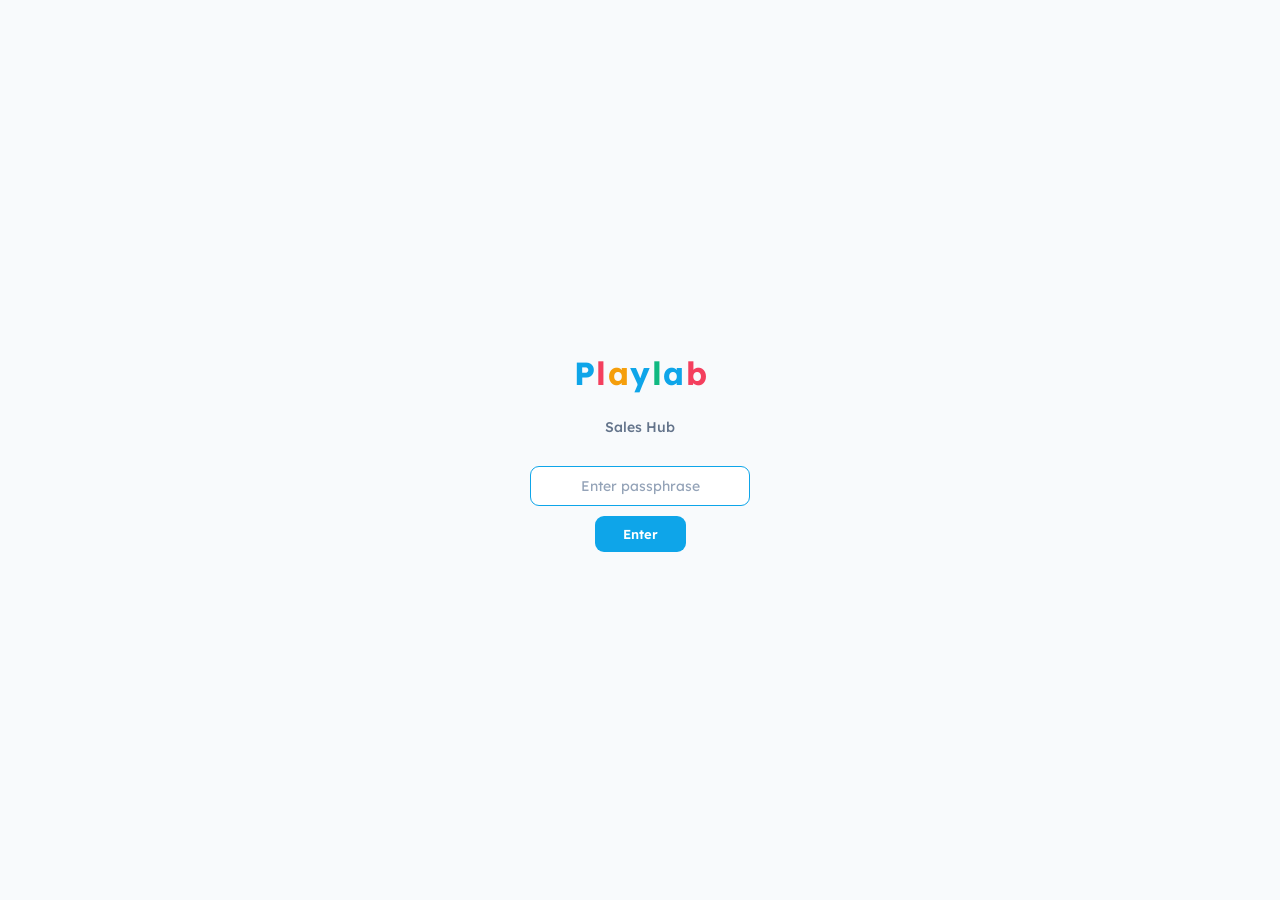
==== commit 50883591: "Replace disabled OAuth gate with passphrase authentication The Google OAuth gate was commented out p" ====
--- a/index.html
+++ b/index.html
@@ -36,7 +36,11 @@
     .auth-subtitle { font-size: 14px; color: var(--slate-500); font-weight: 500; }
     .auth-error { font-size: 12px; color: var(--rose-500); font-weight: 500; display: none; max-width: 300px; text-align: center; line-height: 1.5; }
     .auth-error.show { display: block; }
-    #g_id_signin { margin-top: 8px; }
+    .auth-input { padding: 10px 14px; border: 1.5px solid var(--slate-200); border-radius: 9px; font-family: 'Lexend', sans-serif; font-size: 14px; font-weight: 500; color: var(--slate-800); text-align: center; width: 220px; transition: border-color 0.15s; }
+    .auth-input:focus { outline: none; border-color: var(--sky-500); }
+    .auth-input::placeholder { color: var(--slate-400); font-weight: 400; }
+    .auth-btn { padding: 10px 28px; background: var(--sky-500); color: white; border: none; border-radius: 9px; font-family: 'Lexend', sans-serif; font-size: 13px; font-weight: 600; cursor: pointer; transition: background 0.15s; }
+    .auth-btn:hover { background: var(--sky-600); }
 
     /* Header */
     .app-header {
@@ -356,11 +360,14 @@
 </head>
 <body>
 
-<div class="auth-gate hidden" id="authGate">
+<div class="auth-gate" id="authGate">
   <div class="auth-logo"><span>P</span><span>l</span><span>a</span><span>y</span><span>l</span><span>a</span><span>b</span></div>
   <div class="auth-subtitle">Sales Hub</div>
-  <div id="g_id_signin"></div>
-  <div class="auth-error" id="authError">Access is restricted to @playlab.ai accounts. Please sign in with your Playlab Google account.</div>
+  <form id="authForm" style="display:flex;flex-direction:column;align-items:center;gap:10px;margin-top:8px">
+    <input class="auth-input" type="password" id="authPassInput" placeholder="Enter passphrase" autocomplete="off">
+    <button class="auth-btn" type="submit">Enter</button>
+  </form>
+  <div class="auth-error" id="authError">Incorrect passphrase.</div>
 </div>
 
 <header class="app-header">
@@ -893,45 +900,34 @@
 
 
 // ─── Auth Gate ────────────────────────────────────────────────────────────────
-const ALLOWED_DOMAIN = 'playlab.ai';
-const AUTH_SESSION_KEY = 'playlab_auth_user';
-
-function decodeJwtPayload(token) {
-  const base64 = token.split('.')[1].replace(/-/g, '+').replace(/_/g, '/');
-  return JSON.parse(atob(base64));
-}
-
-function handleAuthResponse(response) {
-  const payload = decodeJwtPayload(response.credential);
-  const email = (payload.email || '').toLowerCase();
-  if (email.split('@')[1] === ALLOWED_DOMAIN) {
-    sessionStorage.setItem(AUTH_SESSION_KEY, JSON.stringify({ email, name: payload.name, picture: payload.picture, exp: payload.exp }));
-    unlockApp();
-  } else {
-    document.getElementById('authError').classList.add('show');
-  }
+const AUTH_SESSION_KEY = 'playlab_auth_ok';
+const AUTH_HASH = '2ce06a9e7f8c3e6bf85a6067d0b220fb0ad03de983053942a90c43e73ec76f89';
+
+async function checkPassphrase(input) {
+  const encoded = new TextEncoder().encode(input.trim().toLowerCase());
+  const hash = await crypto.subtle.digest('SHA-256', encoded);
+  return Array.from(new Uint8Array(hash)).map(b => b.toString(16).padStart(2, '0')).join('') === AUTH_HASH;
 }
 
 function unlockApp() { document.getElementById('authGate').classList.add('hidden'); }
 
-function checkExistingAuth() {
-  const stored = sessionStorage.getItem(AUTH_SESSION_KEY);
-  if (!stored) return false;
-  try {
-    const data = JSON.parse(stored);
-    if (data.exp && data.exp * 1000 > Date.now()) { unlockApp(); return true; }
-    sessionStorage.removeItem(AUTH_SESSION_KEY);
-  } catch { sessionStorage.removeItem(AUTH_SESSION_KEY); }
-  return false;
-}
-
 function initAuthGate() {
-  if (checkExistingAuth()) return;
-  if (typeof google === 'undefined' || !google.accounts) { setTimeout(initAuthGate, 100); return; }
-  google.accounts.id.initialize({ client_id: '250408974404-nvnm9m62vc2g8gsn0u0k1t8gt0h0caa2', callback: handleAuthResponse, auto_select: true, hosted_domain: ALLOWED_DOMAIN });
-  google.accounts.id.renderButton(document.getElementById('g_id_signin'), { theme: 'outline', size: 'large', text: 'signin_with', shape: 'rectangular' });
-}
-// initAuthGate(); // TODO: re-enable once GCP OAuth is configured
+  if (sessionStorage.getItem(AUTH_SESSION_KEY)) { unlockApp(); return; }
+  document.getElementById('authForm').addEventListener('submit', async (e) => {
+    e.preventDefault();
+    const input = document.getElementById('authPassInput').value;
+    if (await checkPassphrase(input)) {
+      sessionStorage.setItem(AUTH_SESSION_KEY, '1');
+      unlockApp();
+    } else {
+      document.getElementById('authError').classList.add('show');
+      document.getElementById('authPassInput').value = '';
+      document.getElementById('authPassInput').focus();
+    }
+  });
+  document.getElementById('authPassInput').focus();
+}
+initAuthGate();
 
 // ─── Currency ──────────────────────────────────────────────────────────────────
 const CURRENCIES = {
@@ -2055,7 +2051,7 @@
     div.innerHTML = `
       <div class="comp-info">
         <div class="license-name">${tier.name}
-          <input class="license-name-input" type="text" value="${(lic.customName || '').replace(/"/g, '&quot;')}" placeholder="e.g. District name"
+          <input class="license-name-input" type="text" value="${escHtml(lic.customName || '')}" placeholder="e.g. District name"
                  onchange="updateLicenseName(${lic.licenseId}, this.value)"
                  oninput="updateLicenseName(${lic.licenseId}, this.value)">
         </div>
@@ -2960,8 +2956,8 @@
   for (const tab of builderTabs) {
     const isActive = tab.id === activeTabId;
     const displayName = tab.name || 'New Quote';
-    html += '<button class="quote-tab' + (isActive ? ' active' : '') + '" onclick="switchQuoteTab(\'' + tab.id + '\')" title="' + displayName.replace(/"/g, '&quot;') + '">';
-    html += '<span class="quote-tab-name">' + displayName.replace(/</g, '&lt;') + '</span>';
+    html += '<button class="quote-tab' + (isActive ? ' active' : '') + '" onclick="switchQuoteTab(\'' + tab.id + '\')" title="' + escHtml(displayName) + '">';
+    html += '<span class="quote-tab-name">' + escHtml(displayName) + '</span>';
     html += '<span class="quote-tab-close" onclick="event.stopPropagation(); deleteTab(\'' + tab.id + '\')">&times;</span>';
     html += '</button>';
   }
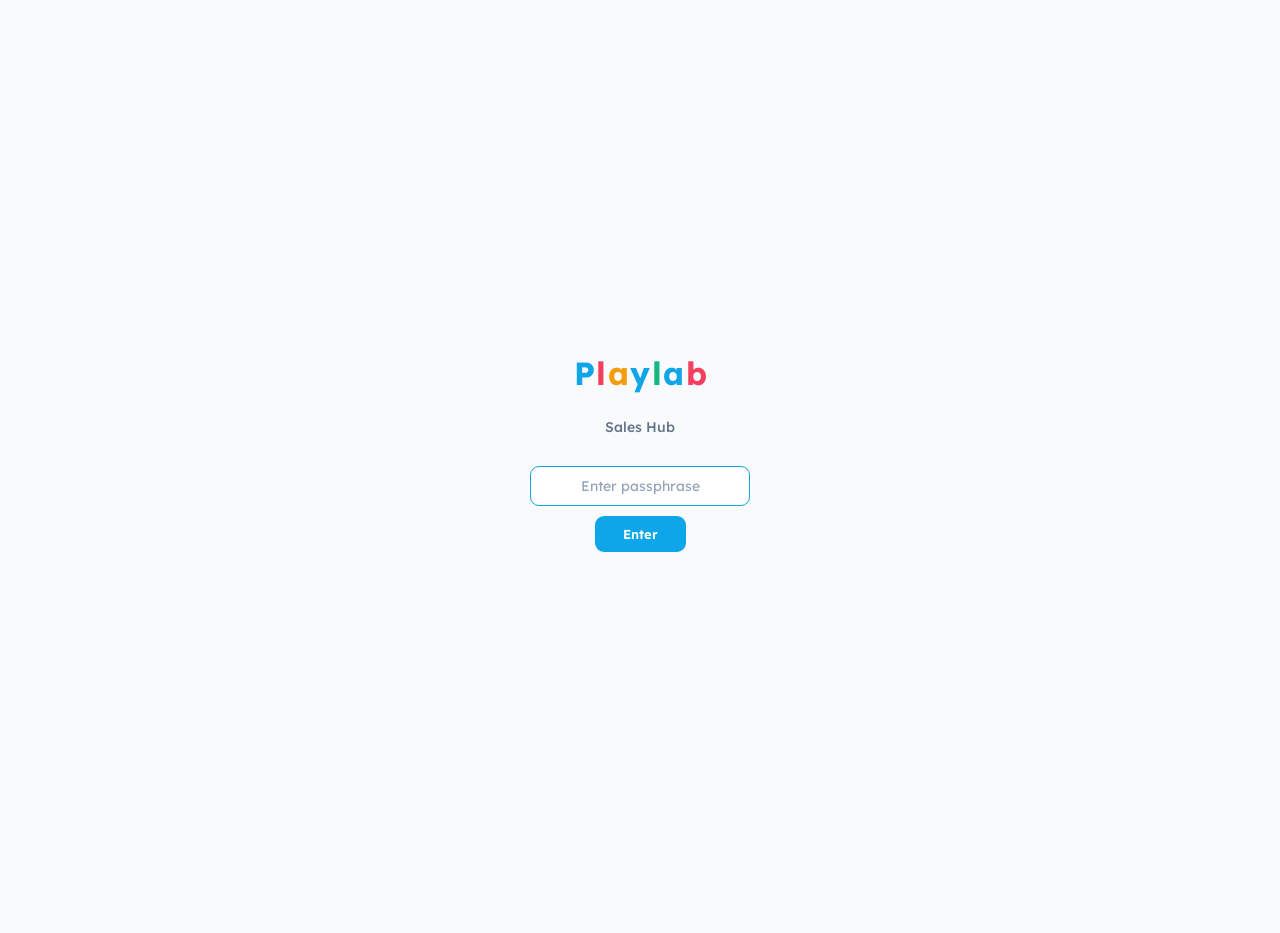
==== commit 38944bb7: "Update Build a Proposal step 3 with clearer instructions Break step 3 into bullet points: share pack" ====
--- a/index.html
+++ b/index.html
@@ -6,357 +6,7 @@
   <link rel="icon" type="image/png" href="favicon.png">
   <title>Playlab — Sales Hub</title>
   <link href="https://fonts.googleapis.com/css2?family=Lexend:wght@300;400;500;600;700&display=swap" rel="stylesheet">
-  <style>
-    *, *::before, *::after { box-sizing: border-box; margin: 0; padding: 0; }
-
-    :root {
-      --sky-50: #f0f9ff; --sky-100: #e0f2fe; --sky-200: #bae6fd;
-      --sky-300: #7dd3fc; --sky-400: #38bdf8; --sky-500: #0EA5E9;
-      --sky-600: #0284c7; --sky-700: #0369a1;
-      --slate-50: #f8fafc; --slate-100: #f1f5f9; --slate-200: #e2e8f0;
-      --slate-300: #cbd5e1; --slate-400: #94a3b8; --slate-500: #64748b;
-      --slate-600: #475569; --slate-700: #334155; --slate-800: #1e293b; --slate-900: #0f172a;
-      --emerald-50: #ecfdf5; --emerald-500: #10b981; --emerald-600: #059669;
-      --amber-50: #fffbeb; --amber-400: #fbbf24; --amber-500: #f59e0b;
-      --rose-50: #fff1f2; --rose-500: #f43f5e;
-      --violet-50: #f5f3ff; --violet-500: #8b5cf6; --violet-600: #7c3aed;
-      --orange-50: #fff7ed; --orange-500: #f97316; --orange-600: #ea580c;
-    }
-
-    body { font-family: 'Lexend', sans-serif; background: var(--slate-50); color: var(--slate-800); line-height: 1.5; min-height: 100vh; }
-
-    /* Auth Gate */
-    .auth-gate { position: fixed; inset: 0; z-index: 9999; background: var(--slate-50); display: flex; flex-direction: column; align-items: center; justify-content: center; gap: 20px; }
-    .auth-gate.hidden { display: none; }
-    .auth-logo { display: flex; gap: 2px; font-size: 32px; font-weight: 700; letter-spacing: -0.5px; }
-    .auth-logo span:nth-child(1){color:#0EA5E9} .auth-logo span:nth-child(2){color:#f43f5e}
-    .auth-logo span:nth-child(3){color:#f59e0b} .auth-logo span:nth-child(4){color:#0EA5E9}
-    .auth-logo span:nth-child(5){color:#10b981} .auth-logo span:nth-child(6){color:#0EA5E9}
-    .auth-logo span:nth-child(7){color:#f43f5e}
-    .auth-subtitle { font-size: 14px; color: var(--slate-500); font-weight: 500; }
-    .auth-error { font-size: 12px; color: var(--rose-500); font-weight: 500; display: none; max-width: 300px; text-align: center; line-height: 1.5; }
-    .auth-error.show { display: block; }
-    .auth-input { padding: 10px 14px; border: 1.5px solid var(--slate-200); border-radius: 9px; font-family: 'Lexend', sans-serif; font-size: 14px; font-weight: 500; color: var(--slate-800); text-align: center; width: 220px; transition: border-color 0.15s; }
-    .auth-input:focus { outline: none; border-color: var(--sky-500); }
-    .auth-input::placeholder { color: var(--slate-400); font-weight: 400; }
-    .auth-btn { padding: 10px 28px; background: var(--sky-500); color: white; border: none; border-radius: 9px; font-family: 'Lexend', sans-serif; font-size: 13px; font-weight: 600; cursor: pointer; transition: background 0.15s; }
-    .auth-btn:hover { background: var(--sky-600); }
-
-    /* Header */
-    .app-header {
-      background: white; border-bottom: 1px solid var(--slate-200);
-      padding: 14px 28px; display: flex; align-items: center; gap: 14px;
-      position: sticky; top: 0; z-index: 100; box-shadow: 0 1px 4px rgba(0,0,0,.04);
-    }
-    .logo { display: flex; gap: 1px; font-size: 19px; font-weight: 700; letter-spacing: -0.3px; flex-shrink: 0; }
-    .logo span:nth-child(1){color:#0EA5E9} .logo span:nth-child(2){color:#f43f5e}
-    .logo span:nth-child(3){color:#f59e0b} .logo span:nth-child(4){color:#0EA5E9}
-    .logo span:nth-child(5){color:#10b981} .logo span:nth-child(6){color:#0EA5E9}
-    .logo span:nth-child(7){color:#f43f5e}
-    .header-sep { width: 1px; height: 18px; background: var(--slate-200); }
-    .header-title { font-size: 14px; font-weight: 600; color: var(--slate-600); }
-    .header-spacer { flex: 1; }
-    .currency-toggle { display: flex; align-items: center; gap: 6px; flex-shrink: 0; }
-    .currency-toggle label { font-size: 10px; font-weight: 700; text-transform: uppercase; letter-spacing: 0.5px; color: var(--slate-400); }
-    .currency-select { padding: 4px 8px; border: 1.5px solid var(--slate-200); border-radius: 6px; font-family: 'Lexend', sans-serif; font-size: 11px; font-weight: 600; color: var(--slate-700); background: white; cursor: pointer; }
-    .currency-select:focus { outline: none; border-color: var(--sky-500); }
-    .lang-toggle { display: flex; align-items: center; gap: 6px; flex-shrink: 0; }
-    .lang-toggle label { font-size: 10px; font-weight: 700; text-transform: uppercase; letter-spacing: 0.5px; color: var(--slate-400); }
-    .lang-select { padding: 4px 8px; border: 1.5px solid var(--slate-200); border-radius: 6px; font-family: 'Lexend', sans-serif; font-size: 11px; font-weight: 600; color: var(--slate-700); background: white; cursor: pointer; }
-    .lang-select:focus { outline: none; border-color: var(--sky-500); }
-
-    /* Layout */
-    .builder { display: grid; grid-template-columns: 1fr 540px; min-height: calc(100vh - 53px); }
-
-    /* Left: Package Catalog */
-    .catalog-col { padding: 20px 24px 48px; overflow-y: auto; border-right: 1px solid var(--slate-200); }
-    .catalog-col > .section-title { font-size: 16px; font-weight: 700; color: var(--slate-800); margin-bottom: 16px; }
-
-    /* Pathway Section */
-    .pathway-section { margin-bottom: 28px; }
-    .pathway-header { display: flex; align-items: center; gap: 8px; margin-bottom: 12px; padding-bottom: 8px; border-bottom: 2px solid var(--slate-200); cursor: pointer; user-select: none; }
-    .pathway-header:hover { opacity: 0.85; }
-    .pathway-dot { width: 9px; height: 9px; border-radius: 50%; flex-shrink: 0; }
-    .pathway-chevron { font-size: 10px; color: var(--slate-400); transition: transform 0.2s; flex-shrink: 0; }
-    .pathway-section.collapsed .pathway-chevron { transform: rotate(-90deg); }
-    .pathway-header h2 { font-size: 13px; font-weight: 700; text-transform: uppercase; letter-spacing: 0.5px; color: var(--slate-700); }
-    .pathway-desc { font-size: 10.5px; color: var(--slate-400); font-weight: 400; text-transform: none; letter-spacing: 0; margin-left: auto; }
-    .pathway-body { transition: all 0.2s; }
-    .pathway-section.collapsed .pathway-body { display: none; }
-    .pkg-grid { display: grid; grid-template-columns: repeat(auto-fill, minmax(260px, 1fr)); gap: 10px; }
-
-    /* Package Card */
-    .pkg-card { background: white; border: 1.5px solid var(--slate-200); border-radius: 12px; padding: 14px 16px 12px; display: flex; flex-direction: column; gap: 6px; transition: border-color 0.15s, box-shadow 0.15s; height: 100%; }
-    .pkg-card:hover { border-color: var(--sky-300); box-shadow: 0 2px 8px rgba(14,165,233,.08); }
-    .pkg-card.in-quote { border-color: var(--sky-400); background: var(--sky-50); }
-    .pkg-top { display: flex; justify-content: space-between; align-items: flex-start; gap: 8px; }
-    .pkg-name { font-size: 13px; font-weight: 700; color: var(--slate-800); line-height: 1.3; }
-    .pkg-subtitle { font-size: 10.5px; color: var(--slate-500); font-weight: 500; }
-    .pkg-badge { font-size: 9px; font-weight: 700; text-transform: uppercase; letter-spacing: 0.5px; padding: 2px 8px; border-radius: 20px; white-space: nowrap; flex-shrink: 0; }
-    .pkg-desc { font-size: 10.5px; color: var(--slate-500); line-height: 1.4; }
-    .pkg-price-row { display: flex; justify-content: space-between; align-items: center; margin-top: 2px; }
-    .pkg-price { font-size: 14px; font-weight: 800; color: var(--sky-700); }
-    .pkg-price-note { font-size: 9.5px; color: var(--slate-400); }
-    .pkg-components { font-size: 10px; color: var(--slate-400); line-height: 1.5; }
-    .pkg-add-btn { margin-top: auto; padding: 7px 0; width: 100%; background: var(--sky-500); color: white; border: none; border-radius: 8px; font-family: 'Lexend', sans-serif; font-size: 11px; font-weight: 600; cursor: pointer; transition: background 0.15s; }
-    .pkg-add-btn:hover { background: var(--sky-600); }
-    .pkg-card.in-quote .pkg-add-btn { background: var(--emerald-500); }
-    .pkg-card.in-quote .pkg-add-btn:hover { background: var(--emerald-600); }
-
-    /* Inline Config Panel */
-    .pkg-config { margin-top: 8px; padding: 12px; background: var(--slate-50); border: 1.5px solid var(--sky-200); border-radius: 10px; display: flex; flex-direction: column; gap: 10px; }
-    .pkg-config-row { display: flex; align-items: center; gap: 8px; flex-wrap: wrap; }
-    .pkg-config-label { font-size: 10px; font-weight: 700; text-transform: uppercase; letter-spacing: 0.5px; color: var(--slate-500); min-width: 70px; }
-    .config-select { padding: 5px 8px; border: 1.5px solid var(--slate-200); border-radius: 7px; font-family: 'Lexend', sans-serif; font-size: 11px; font-weight: 600; color: var(--slate-700); background: white; cursor: pointer; flex: 1; }
-    .config-select:focus { outline: none; border-color: var(--sky-500); }
-
-    /* Delivery pills */
-    .delivery-pills { display: flex; gap: 4px; flex: 1; }
-    .delivery-pill { padding: 5px 12px; border: 1.5px solid var(--slate-200); border-radius: 20px; font-family: 'Lexend', sans-serif; font-size: 10px; font-weight: 600; color: var(--slate-600); background: white; cursor: pointer; transition: all 0.15s; white-space: nowrap; }
-    .delivery-pill:hover { border-color: var(--sky-300); }
-    .delivery-pill.active { background: var(--sky-500); color: white; border-color: var(--sky-500); }
-    .delivery-pill .pill-cost { font-size: 9px; font-weight: 500; opacity: 0.8; margin-left: 3px; }
-
-    .config-participants { width: 60px; padding: 5px 8px; border: 1.5px solid var(--slate-200); border-radius: 7px; font-family: 'Lexend', sans-serif; font-size: 11px; font-weight: 700; color: var(--slate-800); text-align: center; -moz-appearance: textfield; }
-    .config-participants::-webkit-inner-spin-button, .config-participants::-webkit-outer-spin-button { -webkit-appearance: none; }
-    .config-participants:focus { outline: none; border-color: var(--sky-500); }
-
-    .config-confirm-btn { padding: 8px 0; width: 100%; background: var(--emerald-500); color: white; border: none; border-radius: 8px; font-family: 'Lexend', sans-serif; font-size: 11px; font-weight: 700; cursor: pointer; transition: background 0.15s; }
-    .config-confirm-btn:hover { background: var(--emerald-600); }
-
-    /* Per-session config rows */
-    .session-config-rows { display: flex; flex-direction: column; gap: 6px; }
-    .session-config-row { display: flex; align-items: center; gap: 6px; padding: 6px 8px; background: white; border: 1px solid var(--slate-200); border-radius: 8px; }
-    .session-config-label { font-size: 10px; font-weight: 700; color: var(--slate-500); min-width: 62px; flex-shrink: 0; }
-    .session-hours-input { width: 52px; padding: 4px 6px; border: 1.5px solid var(--slate-200); border-radius: 6px; font-family: 'Lexend', sans-serif; font-size: 11px; font-weight: 700; color: var(--slate-800); text-align: center; -moz-appearance: textfield; }
-    .session-hours-input::-webkit-inner-spin-button, .session-hours-input::-webkit-outer-spin-button { -webkit-appearance: none; }
-    .session-hours-input:focus { outline: none; border-color: var(--sky-500); }
-    .session-hours-unit { font-size: 9.5px; color: var(--slate-400); font-weight: 600; flex-shrink: 0; }
-    .num-sessions-input { width: 52px; padding: 5px 8px; border: 1.5px solid var(--slate-200); border-radius: 7px; font-family: 'Lexend', sans-serif; font-size: 11px; font-weight: 700; color: var(--slate-800); text-align: center; -moz-appearance: textfield; }
-    .num-sessions-input::-webkit-inner-spin-button, .num-sessions-input::-webkit-outer-spin-button { -webkit-appearance: none; }
-    .num-sessions-input:focus { outline: none; border-color: var(--sky-500); }
-
-    /* Compact delivery pills for per-session use */
-    .delivery-pills-sm { display: flex; gap: 3px; flex: 1; }
-    .delivery-pill-sm { padding: 3px 8px; border: 1.5px solid var(--slate-200); border-radius: 14px; font-family: 'Lexend', sans-serif; font-size: 9px; font-weight: 600; color: var(--slate-500); background: white; cursor: pointer; transition: all 0.15s; white-space: nowrap; }
-    .delivery-pill-sm:hover { border-color: var(--sky-300); }
-    .delivery-pill-sm.active { background: var(--sky-500); color: white; border-color: var(--sky-500); }
-
-    /* Session rows in builder (right panel) */
-    .builder-session-row { display: flex; align-items: center; gap: 6px; padding: 5px 8px; background: var(--slate-50); border-radius: 7px; }
-    .builder-session-label { font-size: 10px; font-weight: 700; color: var(--slate-500); min-width: 58px; flex-shrink: 0; }
-    .builder-session-hours { width: 46px; padding: 3px 5px; border: 1.5px solid var(--slate-200); border-radius: 5px; font-family: 'Lexend', sans-serif; font-size: 10px; font-weight: 700; color: var(--slate-800); text-align: center; -moz-appearance: textfield; }
-    .builder-session-hours::-webkit-inner-spin-button, .builder-session-hours::-webkit-outer-spin-button { -webkit-appearance: none; }
-    .builder-session-hours:focus { outline: none; border-color: var(--sky-500); }
-    .builder-session-info { font-size: 9.5px; color: var(--slate-400); margin-left: auto; flex-shrink: 0; }
-
-    /* Add-on cards */
-    .addon-grid { display: grid; grid-template-columns: repeat(auto-fill, minmax(160px, 1fr)); gap: 8px; }
-    .addon-card { background: white; border: 1.5px solid var(--slate-200); border-radius: 10px; padding: 10px 12px; display: flex; flex-direction: column; gap: 4px; transition: border-color 0.15s; cursor: pointer; }
-    .addon-card:hover { border-color: var(--sky-300); }
-    .addon-card.in-quote { border-color: var(--sky-400); background: var(--sky-50); }
-    .addon-name { font-size: 11px; font-weight: 600; color: var(--slate-700); }
-    .addon-price { font-size: 10px; font-weight: 700; color: var(--sky-600); }
-    .addon-add { font-size: 10px; font-weight: 600; color: var(--sky-500); margin-top: 2px; }
-
-    /* Software License Cards */
-    .sw-grid { display: grid; grid-template-columns: repeat(auto-fill, minmax(220px, 1fr)); gap: 10px; }
-    .sw-card { background: white; border: 1.5px solid var(--slate-200); border-radius: 11px; padding: 14px 16px 12px; display: flex; flex-direction: column; gap: 6px; transition: border-color 0.15s, box-shadow 0.15s; height: 100%; }
-    .sw-card:hover { border-color: var(--violet-500); box-shadow: 0 2px 8px rgba(139,92,246,.08); }
-    .sw-card-name { font-size: 13px; font-weight: 700; color: var(--slate-800); }
-    .sw-card-tagline { font-size: 10.5px; color: var(--slate-500); line-height: 1.35; }
-    .sw-card-price { font-size: 12px; font-weight: 700; color: var(--violet-600); background: var(--violet-50); padding: 3px 8px; border-radius: 20px; align-self: flex-start; }
-    .sw-card-row { display: flex; align-items: center; gap: 6px; margin-top: 4px; }
-    .sw-card-row label { font-size: 10px; font-weight: 600; color: var(--slate-500); }
-    .sw-count-input { width: 80px; padding: 4px 8px; border: 1.5px solid var(--slate-200); border-radius: 6px; font-family: 'Lexend', sans-serif; font-size: 12px; font-weight: 700; color: var(--slate-800); text-align: right; -moz-appearance: textfield; }
-    .sw-count-input::-webkit-inner-spin-button, .sw-count-input::-webkit-outer-spin-button { -webkit-appearance: none; }
-    .sw-count-input:focus { outline: none; border-color: var(--violet-500); }
-    .sw-card-computed { font-size: 10px; font-weight: 700; color: var(--emerald-600); margin-left: auto; }
-    .sw-add-btn { margin-top: auto; padding: 7px 0; width: 100%; background: var(--violet-500); color: white; border: none; border-radius: 8px; font-family: 'Lexend', sans-serif; font-size: 11px; font-weight: 600; cursor: pointer; transition: background 0.15s; }
-    .sw-add-btn:hover { background: var(--violet-600); }
-
-    /* Right: Quote Panel */
-    .quote-col { background: white; position: sticky; top: 53px; height: calc(100vh - 53px); align-self: start; display: flex; flex-direction: column; }
-    .quote-col-inner { flex: 1; overflow-y: scroll; padding: 20px 20px 28px; box-sizing: border-box; }
-
-    /* Quote Tabs */
-    .quote-tabs { display: flex; align-items: stretch; background: var(--slate-50); border-bottom: 1.5px solid var(--slate-200); flex-shrink: 0; overflow-x: auto; overflow-y: hidden; scrollbar-width: thin; }
-    .quote-tabs::-webkit-scrollbar { height: 3px; }
-    .quote-tabs::-webkit-scrollbar-thumb { background: var(--slate-300); border-radius: 2px; }
-    .quote-tab { display: flex; align-items: center; gap: 5px; padding: 7px 10px 6px; font-family: 'Lexend', sans-serif; font-size: 11px; font-weight: 500; color: var(--slate-500); background: var(--slate-100); border: none; border-right: 1px solid var(--slate-200); cursor: pointer; white-space: nowrap; transition: all 0.12s; max-width: 160px; flex-shrink: 0; border-top: 2px solid transparent; }
-    .quote-tab:hover { background: var(--slate-50); color: var(--slate-700); }
-    .quote-tab.active { background: white; color: var(--slate-800); font-weight: 600; border-top-color: var(--sky-500); border-bottom: 1.5px solid white; margin-bottom: -1.5px; }
-    .quote-tab-name { overflow: hidden; text-overflow: ellipsis; max-width: 110px; }
-    .quote-tab-close { width: 14px; height: 14px; border: none; background: none; color: var(--slate-400); font-size: 13px; cursor: pointer; display: flex; align-items: center; justify-content: center; padding: 0; border-radius: 3px; line-height: 1; flex-shrink: 0; transition: all 0.1s; }
-    .quote-tab-close:hover { color: var(--rose-500); background: var(--rose-50); }
-    .quote-tab-new { display: flex; align-items: center; gap: 3px; padding: 7px 12px 6px; font-family: 'Lexend', sans-serif; font-size: 11px; font-weight: 600; color: var(--sky-500); background: none; border: none; cursor: pointer; white-space: nowrap; flex-shrink: 0; transition: all 0.12s; }
-    .quote-tab-new:hover { color: var(--sky-600); background: var(--sky-50); }
-    .quote-col-inner > * + * { margin-top: 14px; }
-    .q-label { font-size: 10px; font-weight: 700; text-transform: uppercase; letter-spacing: 0.7px; color: var(--slate-400); margin-bottom: 6px; }
-    .partner-input { width: 100%; padding: 9px 12px; border: 1.5px solid var(--slate-200); border-radius: 9px; font-family: 'Lexend', sans-serif; font-size: 13px; font-weight: 500; color: var(--slate-800); transition: border-color 0.15s; }
-    .partner-input:focus { outline: none; border-color: var(--sky-500); }
-    .partner-input::placeholder { color: var(--slate-400); font-weight: 400; }
-
-    /* Rate Editor */
-    .rate-editor { background: var(--slate-50); border: 1.5px solid var(--slate-200); border-radius: 9px; overflow: hidden; }
-    .rate-editor-toggle { width: 100%; padding: 8px 12px; display: flex; align-items: center; justify-content: space-between; background: none; border: none; cursor: pointer; font-family: 'Lexend', sans-serif; }
-    .rate-editor-toggle:hover { background: var(--slate-100); }
-    .rate-editor-label { font-size: 10px; font-weight: 700; text-transform: uppercase; letter-spacing: 0.7px; color: var(--slate-400); }
-    .rate-editor-status { font-size: 10px; color: var(--slate-400); }
-    .rate-editor-body { display: none; padding: 0 12px 10px; }
-    .rate-editor.open .rate-editor-body { display: flex; gap: 8px; flex-wrap: wrap; }
-    .rate-field { display: flex; flex-direction: column; gap: 2px; flex: 1; min-width: 80px; }
-    .rate-field label { font-size: 9px; font-weight: 700; text-transform: uppercase; letter-spacing: 0.5px; color: var(--slate-500); }
-    .rate-input { padding: 5px 8px; border: 1.5px solid var(--slate-200); border-radius: 6px; font-family: 'Lexend', sans-serif; font-size: 12px; font-weight: 700; color: var(--slate-800); text-align: right; -moz-appearance: textfield; width: 100%; }
-    .rate-input::-webkit-inner-spin-button, .rate-input::-webkit-outer-spin-button { -webkit-appearance: none; }
-    .rate-input:focus { outline: none; border-color: var(--sky-500); }
-    .rate-reset { font-size: 9px; font-weight: 600; color: var(--sky-600); background: none; border: none; cursor: pointer; font-family: 'Lexend', sans-serif; padding: 2px 6px; border-radius: 4px; align-self: flex-end; margin-top: 2px; }
-    .rate-reset:hover { background: var(--sky-50); }
-
-    /* Quote Package Section */
-    .quote-packages { display: flex; flex-direction: column; gap: 10px; min-height: 60px; }
-    .empty-state { flex: 1; display: flex; flex-direction: column; align-items: center; justify-content: center; padding: 32px 16px; border: 2px dashed var(--slate-200); border-radius: 10px; color: var(--slate-400); font-size: 12px; text-align: center; gap: 6px; }
-    .empty-icon { font-size: 24px; opacity: 0.4; }
-
-    .qpkg { border: 1.5px solid var(--slate-200); border-radius: 10px; overflow: hidden; transition: border-color 0.15s; }
-    .qpkg-header { display: flex; align-items: center; gap: 8px; padding: 9px 12px; background: var(--slate-50); cursor: pointer; border-bottom: 1px solid var(--slate-100); transition: background 0.15s; }
-    .qpkg-header:hover { background: var(--slate-100); }
-    .qpkg.expanded .qpkg-header { background: var(--sky-50); border-bottom-color: var(--sky-100); }
-    .qpkg-chevron { font-size: 10px; color: var(--slate-400); transition: transform 0.2s; flex-shrink: 0; }
-    .qpkg.expanded .qpkg-chevron { transform: rotate(90deg); }
-    .qpkg-name { flex: 1; font-size: 12px; font-weight: 700; color: var(--slate-800); min-width: 0; overflow: hidden; text-overflow: ellipsis; white-space: nowrap; }
-    .qpkg-name-input { flex: 1; font-size: 12px; font-weight: 700; color: var(--slate-800); min-width: 0; border: 1px solid transparent; border-radius: 4px; padding: 1px 4px; background: transparent; font-family: 'Lexend', sans-serif; cursor: text; }
-    .qpkg-name-input:hover { border-color: var(--slate-300); background: var(--slate-50); }
-    .qpkg-name-input:focus { outline: none; border-color: var(--sky-500); background: white; }
-    .qpkg-total { font-size: 12px; font-weight: 800; color: var(--sky-700); flex-shrink: 0; }
-    .qpkg-delete { width: 20px; height: 20px; border: none; background: none; color: var(--slate-300); font-size: 16px; cursor: pointer; display: flex; align-items: center; justify-content: center; padding: 0; flex-shrink: 0; border-radius: 4px; transition: all 0.1s; line-height: 1; }
-    .qpkg-delete:hover { color: var(--rose-500); background: var(--rose-50); }
-    .qpkg-body { display: none; padding: 10px 12px; flex-direction: column; gap: 5px; }
-    .qpkg.expanded .qpkg-body { display: flex; }
-
-    .delivery-badge { font-size: 8.5px; font-weight: 700; text-transform: uppercase; letter-spacing: 0.3px; padding: 1px 6px; border-radius: 10px; margin-left: 4px; }
-    .delivery-badge.virtual { background: var(--emerald-50); color: var(--emerald-600); }
-    .delivery-badge.local { background: var(--amber-50); color: #92400e; }
-    .delivery-badge.travel { background: var(--orange-50); color: var(--orange-600); }
-
-    .session-info { font-size: 10px; color: var(--slate-500); font-weight: 500; padding: 4px 8px; background: var(--slate-50); border-radius: 6px; margin-bottom: 2px; }
-
-    /* Participants row */
-    .participants-row { display: flex; align-items: center; gap: 8px; padding: 6px 8px; background: var(--amber-50); border: 1px solid var(--amber-400); border-radius: 7px; font-size: 10.5px; color: #78350f; margin-bottom: 4px; }
-    .participants-row label { font-weight: 600; flex-shrink: 0; }
-    .participants-input { width: 56px; padding: 3px 6px; border: 1px solid var(--amber-400); border-radius: 5px; font-family: 'Lexend', sans-serif; font-size: 11px; font-weight: 700; color: var(--slate-800); text-align: center; background: white; -moz-appearance: textfield; }
-    .participants-input::-webkit-inner-spin-button, .participants-input::-webkit-outer-spin-button { -webkit-appearance: none; }
-    .participants-input:focus { outline: none; border-color: var(--sky-500); }
-    .facilitator-input { width: 40px; padding: 3px 4px; border: 1px solid var(--amber-400); border-radius: 5px; font-family: 'Lexend', sans-serif; font-size: 11px; font-weight: 700; color: var(--slate-800); text-align: center; background: white; -moz-appearance: textfield; }
-    .facilitator-input::-webkit-inner-spin-button, .facilitator-input::-webkit-outer-spin-button { -webkit-appearance: none; }
-    .facilitator-input:focus { outline: none; border-color: var(--sky-500); }
-    .facilitator-count { font-weight: 700; flex-shrink: 0; font-size: 11px; }
-
-    /* Component line */
-    .comp-line { display: flex; align-items: center; gap: 6px; padding: 5px 8px; background: var(--slate-50); border-radius: 7px; }
-    .comp-line.support { background: var(--emerald-50); }
-    .comp-line.travel-line { background: var(--orange-50); }
-    .comp-info { flex: 1; min-width: 0; }
-    .comp-name { font-size: 11px; font-weight: 600; color: var(--slate-700); }
-    .comp-name .support-tag { font-size: 8.5px; font-weight: 700; color: var(--emerald-600); text-transform: uppercase; letter-spacing: 0.5px; margin-left: 4px; }
-    .comp-name .scale-tag { font-size: 8.5px; font-weight: 700; color: var(--orange-600); text-transform: uppercase; letter-spacing: 0.5px; margin-left: 4px; }
-    .comp-name .auto-tag { font-size: 8.5px; font-weight: 700; color: var(--violet-600); text-transform: uppercase; letter-spacing: 0.5px; margin-left: 4px; }
-    .comp-qty { display: flex; align-items: center; gap: 3px; }
-    .comp-qty-btn { width: 18px; height: 18px; border: 1.5px solid var(--slate-300); border-radius: 4px; background: white; color: var(--slate-600); font-size: 12px; font-weight: 700; cursor: pointer; display: flex; align-items: center; justify-content: center; line-height: 1; transition: all 0.1s; flex-shrink: 0; padding: 0; }
-    .comp-qty-btn:hover { border-color: var(--sky-500); color: var(--sky-600); }
-    .comp-qty-input { width: 40px; text-align: center; padding: 2px; border: 1.5px solid var(--slate-200); border-radius: 4px; font-family: 'Lexend', sans-serif; font-size: 10.5px; font-weight: 700; color: var(--slate-800); -moz-appearance: textfield; }
-    .comp-qty-input::-webkit-inner-spin-button, .comp-qty-input::-webkit-outer-spin-button { -webkit-appearance: none; }
-    .comp-qty-input:focus { outline: none; border-color: var(--sky-500); }
-    .comp-unit { font-size: 9.5px; font-weight: 600; color: var(--slate-400); }
-    .comp-total { font-size: 11px; font-weight: 700; color: var(--slate-800); text-align: right; flex-shrink: 0; min-width: 50px; }
-
-    /* Pathway discount */
-    .pathway-discount-row { display: flex; justify-content: space-between; align-items: center; padding: 5px 8px; background: var(--emerald-50); border: 1px solid var(--emerald-500); border-radius: 7px; font-size: 11px; }
-    .pathway-discount-label { font-weight: 600; color: var(--emerald-600); }
-    .pathway-discount-value { font-weight: 800; color: var(--emerald-600); }
-
-    /* Addon line in quote */
-    .addon-line { display: flex; align-items: center; gap: 6px; padding: 5px 8px; background: var(--slate-50); border-radius: 7px; }
-
-    /* Software license line in quote */
-    .license-line { display: flex; align-items: center; gap: 8px; padding: 8px 10px; background: var(--violet-50); border: 1px solid var(--violet-500); border-radius: 8px; }
-    .license-line .comp-info { flex: 1; }
-    .license-line .license-name { font-size: 11px; font-weight: 700; color: var(--violet-600); display: flex; align-items: center; gap: 4px; }
-    .license-line .license-name-input { font-family: 'Lexend', sans-serif; font-size: 10px; font-weight: 500; color: var(--slate-600); background: white; border: 1px solid var(--violet-300); border-radius: 4px; padding: 1px 5px; width: 120px; outline: none; }
-    .license-line .license-name-input:focus { border-color: var(--sky-500); }
-    .license-line .license-name-input::placeholder { color: var(--slate-400); font-style: italic; }
-    .license-line .license-detail { font-size: 9.5px; color: var(--slate-500); }
-    .license-line .license-price { font-size: 12px; font-weight: 800; color: var(--violet-600); flex-shrink: 0; }
-
-    /* Totals */
-    .totals-section { border-top: 1.5px solid var(--slate-100); padding-top: 14px; display: flex; flex-direction: column; gap: 9px; }
-    .t-row { display: flex; justify-content: space-between; align-items: center; font-size: 13px; }
-    .t-label { color: var(--slate-500); font-weight: 500; }
-    .t-value { font-weight: 700; color: var(--slate-800); }
-    .discount-row { display: flex; align-items: center; gap: 7px; }
-    .disc-label { font-size: 12px; font-weight: 500; color: var(--slate-500); flex-shrink: 0; }
-    .disc-inputs { display: flex; gap: 4px; flex: 1; }
-    .disc-num { flex: 1; padding: 6px 9px; border: 1.5px solid var(--slate-200); border-radius: 7px; font-family: 'Lexend', sans-serif; font-size: 12px; font-weight: 600; color: var(--slate-800); min-width: 0; }
-    .disc-num:focus { outline: none; border-color: var(--sky-500); }
-    .disc-name { flex: 2; padding: 6px 9px; border: 1.5px solid var(--slate-200); border-radius: 7px; font-family: 'Lexend', sans-serif; font-size: 12px; font-weight: 500; color: var(--slate-800); min-width: 0; }
-    .disc-name:focus { outline: none; border-color: var(--sky-500); }
-    .disc-name::placeholder { color: var(--slate-400); font-weight: 400; }
-    .disc-type { padding: 6px 8px; border: 1.5px solid var(--slate-200); border-radius: 7px; font-family: 'Lexend', sans-serif; font-size: 12px; font-weight: 600; color: var(--slate-700); background: white; cursor: pointer; }
-    .disc-amt { font-size: 12px; font-weight: 700; color: var(--emerald-600); flex-shrink: 0; min-width: 48px; text-align: right; }
-    .total-final { background: var(--slate-900); padding: 11px 14px; border-radius: 10px; display: flex; justify-content: space-between; align-items: center; }
-    .total-final .t-label { color: rgba(255,255,255,0.65); font-size: 12px; }
-    .total-final .t-value { color: white; font-size: 18px; font-weight: 800; }
-    .savings-note { text-align: center; font-size: 10.5px; color: var(--emerald-600); font-weight: 600; display: none; }
-    .savings-note.show { display: block; }
-
-    /* Insights */
-    .insights-section { border-top: 1.5px solid var(--slate-100); padding-top: 12px; display: flex; flex-direction: column; gap: 8px; }
-    .insight-row { display: flex; justify-content: space-between; align-items: center; font-size: 11px; }
-    .insight-label { color: var(--slate-500); font-weight: 500; display: flex; align-items: center; gap: 4px; }
-    .insight-value { font-weight: 700; color: var(--sky-700); }
-    .insight-input { width: 72px; padding: 4px 7px; border: 1.5px solid var(--slate-200); border-radius: 6px; font-family: 'Lexend', sans-serif; font-size: 11px; font-weight: 600; color: var(--slate-800); text-align: right; -moz-appearance: textfield; }
-    .insight-input::-webkit-inner-spin-button, .insight-input::-webkit-outer-spin-button { -webkit-appearance: none; }
-    .insight-input:focus { outline: none; border-color: var(--sky-500); }
-
-    /* Actions */
-    .actions { display: flex; flex-direction: column; gap: 7px; }
-    .copy-row { display: flex; gap: 6px; }
-    .btn-copy { flex: 1; padding: 11px; background: var(--sky-500); color: white; border: none; border-radius: 9px; font-family: 'Lexend', sans-serif; font-size: 13px; font-weight: 600; cursor: pointer; transition: background 0.15s; }
-    .btn-copy:hover { background: var(--sky-600); }
-    .btn-copy.copied { background: var(--emerald-500); }
-    .btn-copy-md { padding: 11px 14px; background: var(--slate-700); color: white; border: none; border-radius: 9px; font-family: 'Lexend', sans-serif; font-size: 12px; font-weight: 600; cursor: pointer; transition: background 0.15s; white-space: nowrap; }
-    .btn-copy-md:hover { background: var(--slate-800); }
-    .btn-copy-md.copied { background: var(--emerald-500); }
-    .btn-clear { width: 100%; padding: 8px; background: transparent; color: var(--slate-400); border: 1.5px solid var(--slate-200); border-radius: 9px; font-family: 'Lexend', sans-serif; font-size: 12px; font-weight: 500; cursor: pointer; transition: all 0.15s; }
-    .btn-clear:hover { color: var(--rose-500); border-color: var(--rose-500); background: var(--rose-50); }
-    .footnote { font-size: 10px; color: var(--slate-400); line-height: 1.5; padding-top: 8px; border-top: 1px solid var(--slate-100); }
-
-    /* Toast */
-    .toast { position: fixed; bottom: 24px; left: 50%; transform: translateX(-50%) translateY(80px); background: var(--slate-900); color: white; padding: 9px 20px; border-radius: 40px; font-size: 13px; font-weight: 600; transition: transform 0.3s cubic-bezier(.34,1.56,.64,1); z-index: 1000; white-space: nowrap; pointer-events: none; }
-    .toast.show { transform: translateX(-50%) translateY(0); }
-
-    @media (max-width: 768px) {
-      .builder { grid-template-columns: 1fr; }
-      .quote-col { position: static; height: auto; align-self: auto; }
-      .quote-col-inner { height: auto; overflow-y: visible; }
-    }
-    @media (min-width: 769px) and (max-width: 1100px) {
-      .builder { grid-template-columns: 1fr 460px; }
-    }
-    /* Tab Bar */
-    .tab-bar { display: flex; gap: 0; background: white; border-bottom: 1px solid var(--slate-200); padding: 0 28px; }
-    .tab-btn { padding: 10px 20px; font-family: 'Lexend', sans-serif; font-size: 12px; font-weight: 600; color: var(--slate-500); background: none; border: none; border-bottom: 2px solid transparent; cursor: pointer; transition: all 0.15s; }
-    .tab-btn:hover { color: var(--slate-700); }
-    .tab-btn.active { color: var(--sky-600); border-bottom-color: var(--sky-500); }
-
-    /* Pricing Sheet */
-    .pricing-view { background: var(--slate-50); min-height: calc(100vh - 95px); }
-    .pricing-table { width: 100%; border-collapse: collapse; background: white; border: 1px solid var(--slate-200); border-radius: 10px; overflow: hidden; margin-bottom: 20px; font-size: 12px; }
-    .pricing-table th { background: var(--slate-100); padding: 10px 14px; text-align: left; font-size: 11px; font-weight: 700; text-transform: uppercase; letter-spacing: 0.5px; color: var(--slate-600); border-bottom: 1px solid var(--slate-200); }
-    .pricing-table td { padding: 8px 14px; border-bottom: 1px solid var(--slate-100); color: var(--slate-700); }
-    .pricing-table tr:last-child td { border-bottom: none; }
-    .pricing-table tr.section-header td { background: var(--sky-50); font-weight: 700; color: var(--sky-700); font-size: 11px; text-transform: uppercase; letter-spacing: 0.3px; padding: 8px 14px; }
-  </style>
+  <link rel="stylesheet" href="style.css">
 </head>
 <body>
 
@@ -375,15 +25,6 @@
   <div class="header-sep"></div>
   <div class="header-title">Sales Hub</div>
   <div class="header-spacer"></div>
-  <div class="lang-toggle">
-    <label>&#x1F310;</label>
-    <select class="lang-select" id="langSelect">
-      <option value="en">English</option>
-      <option value="es">Espa&ntilde;ol</option>
-      <option value="fr">Fran&ccedil;ais</option>
-      <option value="eu">Euskara</option>
-    </select>
-  </div>
   <div class="currency-toggle">
     <label id="currencyLabel">Currency</label>
     <select class="currency-select" id="currencySelect">
@@ -441,7 +82,10 @@
           <div style="width:28px;height:28px;border-radius:50%;background:var(--sky-100);color:var(--sky-600);font-size:13px;font-weight:700;display:flex;align-items:center;justify-content:center;flex-shrink:0">3</div>
           <div>
             <div style="font-size:13px;font-weight:600;color:var(--slate-700)">Generate the proposal</div>
-            <div style="font-size:12px;color:var(--slate-500);margin-top:2px">Go to <strong>#proposal-bot in Slack</strong> &mdash; share your package URL and any context (Granola notes, bullet points, email thread) with the proposal bot</div>
+            <div style="font-size:12px;color:var(--slate-500);margin-top:2px;line-height:1.6">Go to <strong>#proposal-bot in Slack</strong>:<br>
+              &bull; Share your package (copy the URL)<br>
+              &bull; Share any context (e.g., link to Granola notes, a few bullet points, an email)<br>
+              &bull; Indicate what language you'd like the final proposal to be in</div>
           </div>
         </div>
       </div>
@@ -739,2277 +383,6 @@
 
 <div class="toast" id="toast"></div>
 
-<script>
-// ─── i18n / Language ──────────────────────────────────────────────────────────
-let selectedLang = localStorage.getItem('playlab_builder_lang') || 'en';
-
-// ─── Auto-Translation System ────────────────────────────────────────────────
-const LANG_LOCALES = { en: 'en-US', es: 'es-ES', fr: 'fr-FR', eu: 'eu-ES' };
-let translationCache = {};
-try { translationCache = JSON.parse(localStorage.getItem('playlab_i18n_cache') || '{}'); } catch { translationCache = {}; }
-
-function saveTranslationCache() {
-  try { localStorage.setItem('playlab_i18n_cache', JSON.stringify(translationCache)); } catch {}
-}
-
-async function apiTranslate(text, targetLang) {
-  const res = await fetch(
-    `https://translate.googleapis.com/translate_a/single?client=gtx&sl=en&tl=${targetLang}&dt=t&q=${encodeURIComponent(text)}`
-  );
-  const data = await res.json();
-  let translated = data[0].map(s => s[0]).join('');
-  translated = translated.replace(/playlab/gi, 'Playlab');
-  return translated;
-}
-
-function getCachedTranslation(text, lang) {
-  if (!lang || lang === 'en' || !text.trim()) return text;
-  return translationCache[lang + ':' + text] || null;
-}
-
-function getTextNodes(root) {
-  const nodes = [];
-  const skip = new Set(['SCRIPT', 'STYLE', 'SVG', 'NOSCRIPT', 'IFRAME', 'CODE', 'PRE']);
-  function walk(node) {
-    if (node.nodeType === Node.TEXT_NODE) {
-      const text = node.textContent.trim();
-      if (text && text.length > 1 && !/^[\d$\u20AC\u00A3\u20B9\u20B5\s,.%\u00D7\u00B7\u2014\u2212\u2500\-]+$/.test(text)) {
-        nodes.push(node);
-      }
-      return;
-    }
-    if (node.nodeType !== Node.ELEMENT_NODE) return;
-    if (skip.has(node.tagName)) return;
-    for (const child of node.childNodes) walk(child);
-  }
-  walk(root);
-  return nodes;
-}
-
-const _origTexts = new WeakMap();
-const _origPlaceholders = new WeakMap();
-
-let _translateDebounce = null;
-function scheduleTranslation() {
-  if (_translateDebounce) clearTimeout(_translateDebounce);
-  _translateDebounce = setTimeout(() => translateVisibleDOM(), 30);
-}
-
-async function translateVisibleDOM() {
-  if (selectedLang === 'en') { restoreEnglish(); return; }
-
-  const textNodes = getTextNodes(document.body);
-  const uncached = new Set();
-
-  for (const node of textNodes) {
-    if (!_origTexts.has(node)) _origTexts.set(node, node.textContent);
-    const orig = _origTexts.get(node).trim();
-    if (orig && !translationCache[selectedLang + ':' + orig]) uncached.add(orig);
-  }
-
-  document.querySelectorAll('input[placeholder], textarea[placeholder]').forEach(el => {
-    if (!_origPlaceholders.has(el)) _origPlaceholders.set(el, el.placeholder);
-    const orig = _origPlaceholders.get(el);
-    if (orig && !translationCache[selectedLang + ':' + orig]) uncached.add(orig);
-  });
-
-  document.querySelectorAll('option').forEach(el => {
-    if (!_origTexts.has(el)) _origTexts.set(el, el.textContent);
-    const orig = _origTexts.get(el).trim();
-    if (orig && orig.length > 1 && !translationCache[selectedLang + ':' + orig]) uncached.add(orig);
-  });
-
-  const titleOrig = document.title;
-  if (!translationCache[selectedLang + ':' + titleOrig]) uncached.add(titleOrig);
-
-  const toTranslate = [...uncached];
-  if (toTranslate.length > 0) {
-    const BATCH = 10;
-    for (let i = 0; i < toTranslate.length; i += BATCH) {
-      const batch = toTranslate.slice(i, i + BATCH);
-      await Promise.all(batch.map(async (text) => {
-        try {
-          const translated = await apiTranslate(text, selectedLang);
-          translationCache[selectedLang + ':' + text] = translated;
-        } catch { /* keep English */ }
-      }));
-    }
-    saveTranslationCache();
-  }
-
-  for (const node of textNodes) {
-    const orig = (_origTexts.get(node) || '').trim();
-    const trans = translationCache[selectedLang + ':' + orig];
-    if (trans && trans !== orig) {
-      const raw = _origTexts.get(node) || node.textContent;
-      const leading = raw.match(/^\s*/)[0];
-      const trailing = raw.match(/\s*$/)[0];
-      node.textContent = leading + trans + trailing;
-    }
-  }
-
-  document.querySelectorAll('input[placeholder], textarea[placeholder]').forEach(el => {
-    const orig = _origPlaceholders.get(el) || el.placeholder;
-    const trans = translationCache[selectedLang + ':' + orig];
-    if (trans) el.placeholder = trans;
-  });
-
-  document.querySelectorAll('option').forEach(el => {
-    const orig = (_origTexts.get(el) || '').trim();
-    const trans = translationCache[selectedLang + ':' + orig];
-    if (trans) el.textContent = trans;
-  });
-
-  const titleTrans = translationCache[selectedLang + ':' + titleOrig];
-  if (titleTrans) document.title = titleTrans;
-}
-
-function restoreEnglish() {
-  const textNodes = getTextNodes(document.body);
-  for (const node of textNodes) {
-    const orig = _origTexts.get(node);
-    if (orig) node.textContent = orig;
-  }
-  document.querySelectorAll('input[placeholder], textarea[placeholder]').forEach(el => {
-    const orig = _origPlaceholders.get(el);
-    if (orig) el.placeholder = orig;
-  });
-  document.querySelectorAll('option').forEach(el => {
-    const orig = _origTexts.get(el);
-    if (orig) el.textContent = orig;
-  });
-}
-
-async function translateString(text, lang) {
-  if (!lang || lang === 'en' || !text.trim()) return text;
-  const cacheKey = lang + ':' + text;
-  if (translationCache[cacheKey]) return translationCache[cacheKey];
-  try {
-    const translated = await apiTranslate(text, lang);
-    translationCache[cacheKey] = translated;
-    saveTranslationCache();
-    return translated;
-  } catch { return text; }
-}
-
-function switchLanguage(lang) {
-  selectedLang = lang;
-  localStorage.setItem('playlab_builder_lang', lang);
-  translateVisibleDOM();
-}
-
-
-// ─── Auth Gate ────────────────────────────────────────────────────────────────
-const AUTH_SESSION_KEY = 'playlab_auth_ok';
-const AUTH_HASH = '2ce06a9e7f8c3e6bf85a6067d0b220fb0ad03de983053942a90c43e73ec76f89';
-
-async function checkPassphrase(input) {
-  const encoded = new TextEncoder().encode(input.trim().toLowerCase());
-  const hash = await crypto.subtle.digest('SHA-256', encoded);
-  return Array.from(new Uint8Array(hash)).map(b => b.toString(16).padStart(2, '0')).join('') === AUTH_HASH;
-}
-
-function unlockApp() { document.getElementById('authGate').classList.add('hidden'); }
-
-function initAuthGate() {
-  if (sessionStorage.getItem(AUTH_SESSION_KEY)) { unlockApp(); return; }
-  document.getElementById('authForm').addEventListener('submit', async (e) => {
-    e.preventDefault();
-    const input = document.getElementById('authPassInput').value;
-    if (await checkPassphrase(input)) {
-      sessionStorage.setItem(AUTH_SESSION_KEY, '1');
-      unlockApp();
-    } else {
-      document.getElementById('authError').classList.add('show');
-      document.getElementById('authPassInput').value = '';
-      document.getElementById('authPassInput').focus();
-    }
-  });
-  document.getElementById('authPassInput').focus();
-}
-initAuthGate();
-
-// ─── Currency ──────────────────────────────────────────────────────────────────
-const CURRENCIES = {
-  USD: { symbol: '$', prefix: true, rate: 1 },
-  EUR: { symbol: '\u20AC', prefix: true, rate: 0.92 },
-  GBP: { symbol: '\u00A3', prefix: true, rate: 0.79 },
-  CHF: { symbol: 'Fr\u00A0', prefix: true, rate: 0.88 },
-  SEK: { symbol: '\u00A0kr', prefix: false, rate: 10.5 },
-  NOK: { symbol: '\u00A0kr', prefix: false, rate: 10.8 },
-  DKK: { symbol: '\u00A0kr', prefix: false, rate: 6.85 },
-  GHS: { symbol: 'GH\u20B5', prefix: true, rate: 10.8 },
-  INR: { symbol: '\u20B9', prefix: true, rate: 91.83 }
-};
-let selectedCurrency = 'USD';
-let ratesLastUpdated = null;
-function getCurrency() { return CURRENCIES[selectedCurrency] || CURRENCIES.USD; }
-function convertAmount(usdAmount) { return Math.round(usdAmount * getCurrency().rate); }
-
-function fetchLiveRates() {
-  const cacheKey = 'playlab_fx_rates';
-  const cached = sessionStorage.getItem(cacheKey);
-  if (cached) {
-    try {
-      const data = JSON.parse(cached);
-      if (Date.now() - data.fetchedAt < 24 * 60 * 60 * 1000) { applyLiveRates(data.rates, data.date); return; }
-    } catch {}
-  }
-  fetch('https://api.frankfurter.app/latest?from=USD&to=EUR,GBP,CHF,SEK,NOK,DKK,INR')
-    .then(r => r.json())
-    .then(data => {
-      if (data.rates) {
-        sessionStorage.setItem(cacheKey, JSON.stringify({ rates: data.rates, date: data.date, fetchedAt: Date.now() }));
-        applyLiveRates(data.rates, data.date);
-      }
-    }).catch(() => {});
-
-  const ghsCacheKey = 'playlab_fx_ghs';
-  const ghsCached = sessionStorage.getItem(ghsCacheKey);
-  if (ghsCached) {
-    try {
-      const d = JSON.parse(ghsCached);
-      if (Date.now() - d.fetchedAt < 24 * 60 * 60 * 1000 && d.rate) { CURRENCIES.GHS.rate = d.rate; return; }
-    } catch {}
-  }
-  fetch('https://open.er-api.com/v6/latest/USD')
-    .then(r => r.json())
-    .then(data => {
-      if (data.rates?.GHS) {
-        CURRENCIES.GHS.rate = data.rates.GHS;
-        sessionStorage.setItem(ghsCacheKey, JSON.stringify({ rate: data.rates.GHS, fetchedAt: Date.now() }));
-        if (selectedCurrency === 'GHS') renderAll();
-      }
-    }).catch(() => {});
-}
-
-function applyLiveRates(rates, date) {
-  for (const k of ['EUR', 'GBP', 'CHF', 'SEK', 'NOK', 'DKK', 'INR']) {
-    if (rates[k]) CURRENCIES[k].rate = rates[k];
-  }
-  ratesLastUpdated = date;
-  if (selectedCurrency !== 'USD') renderAll();
-  const sel = document.getElementById('currencySelect');
-  if (sel) sel.title = 'ECB rates as of ' + date;
-}
-
-// ─── Rates & Block Prices ──────────────────────────────────────────────────────
-const DEFAULT_RATES = { lp: 250, dev: 200, travel: 125 };
-let rates = { ...DEFAULT_RATES };
-
-function roundPrice(n) {
-  if (n >= 10000) return Math.round(n / 1000) * 1000;
-  if (n >= 1000)  return Math.round(n / 100) * 100;
-  if (n >= 500)   return Math.round(n / 50) * 50;
-  return Math.round(n / 25) * 25;
-}
-
-function getBlockPrice(blockId) {
-  const { lp, dev, travel: tr } = rates;
-  switch (blockId) {
-    case 'office-hours':      return roundPrice(lp * 1.0 * 1.2);
-    case 'coaching':          return roundPrice(lp * 1.5 * 1.2);
-    case 'admin-meetings':    return roundPrice(lp * 1.5 * 1.2);
-    case 'facilitation':      return roundPrice(lp * 2.0 * 1.2);
-    case 'dev-hourly':        return roundPrice(dev * 1.0);
-    case 'app-support-light': return roundPrice(dev * 5.0);
-    case 'app-support-medium':return roundPrice(dev * 10.0);
-    case 'app-support-full':  return roundPrice(dev * 20.0);
-    case 'travel-local':      return roundPrice((tr + 99.5)   * 1.15 * 0.98);
-    case 'travel-flight':     return roundPrice((tr * 8 + 600) * 1.25);
-    case 'travel-addl-day':   return roundPrice((tr + 375)    * 1.15 * 1.04);
-    case 'site-visit-half':   return roundPrice((lp * 3 + tr + lp * 2) * 1.09);
-    case 'site-visit-full':   return roundPrice((lp * 6 + tr + lp * 2) * 1.16);
-    case 'ai-crash-course':   return roundPrice(lp * 8 * 1.15);
-    case 'ideation-lp':       return roundPrice(lp * 10);
-    case 'ideation-lp-le':    return roundPrice(lp * 14 * 1.15);
-    case 'tool-build-initial':return roundPrice((lp + dev) * 10 * 1.1);
-    case 'tool-build-addl':   return roundPrice(lp * 2 + dev * 10);
-    case 'tool-pilot':        return roundPrice((lp * 16 + dev * 8) * 1.16);
-    case 'tool-revision-light': return roundPrice(dev * 6 * 1.25);
-    case 'tool-revision-medium':return roundPrice(dev * 14);
-    case 'tool-revision-full':  return roundPrice(dev * 22 * 1.15 * 0.99);
-    case 'knowledge-graph':     return 1500;
-    case 'ai-usage-costs':      return 300;
-    default: return 0;
-  }
-}
-
-// ─── Formatters ──────────────────────────────────────────────────────────────
-function fmt(n) {
-  const cur = getCurrency();
-  const formatted = Math.round(convertAmount(n)).toLocaleString('en-US');
-  return cur.prefix ? cur.symbol + formatted : formatted + cur.symbol;
-}
-function escHtml(s) { return s.replace(/&/g,'&amp;').replace(/</g,'&lt;').replace(/>/g,'&gt;').replace(/"/g,'&quot;'); }
-function unitShort(unit) {
-  const map = { hr: 'hr', mo: 'mo', day: 'day', trip: 'trip', visit: 'visit', flat: '\u00D7' };
-  return map[unit] || unit;
-}
-
-// ─── Software Tiers (Enterprise only) ───────────────────────────────────────
-const SOFTWARE_TIERS = [
-  { id: 'play', name: 'Play', tagline: '6-month trial for any organization', pricePerUnit: 1500, unitLabel: 'org', unitLabelPlural: 'orgs', minCount: 1, defaultCount: 1, priceNote: '$1,500/6-mo per org', periodLabel: '/6-mo', educators: '100 educators', students: '1,000 students' },
-  { id: 'impact', name: 'Impact', tagline: 'For non-school organizations', pricePerUnit: 200, unitLabel: 'user', unitLabelPlural: 'users', minCount: 1, defaultCount: 5 },
-  { id: 'schools-t1', name: 'Schools — Tier 1', tagline: '1–9,999 students', pricePerUnit: 3, unitLabel: 'student', unitLabelPlural: 'students', minCount: 1, defaultCount: 5000, priceNote: '$3.00/student/year', enrollmentRange: '1–9,999', monthlyCredits: '2M Tokens', isSchool: true },
-  { id: 'schools-t2', name: 'Schools — Tier 2', tagline: '10,000–24,999 students', pricePerUnit: 2.50, unitLabel: 'student', unitLabelPlural: 'students', minCount: 10000, defaultCount: 15000, priceNote: '$2.50/student/year', enrollmentRange: '10,000–24,999', monthlyCredits: '4M Tokens', isSchool: true },
-  { id: 'schools-t3', name: 'Schools — Tier 3', tagline: '25,000–49,999 students', pricePerUnit: 2, unitLabel: 'student', unitLabelPlural: 'students', minCount: 25000, defaultCount: 35000, priceNote: '$2.00/student/year', enrollmentRange: '25,000–49,999', monthlyCredits: '6M Tokens', isSchool: true },
-  { id: 'schools-t4', name: 'Schools — Tier 4', tagline: '50,000+ students', pricePerUnit: 0, unitLabel: 'student', unitLabelPlural: 'students', minCount: 50000, defaultCount: 50000, priceNote: 'Custom pricing', enrollmentRange: '50,000+', monthlyCredits: 'Custom', isCustom: true, isSchool: true }
-];
-
-function getSchoolTierForEnrollment(count) {
-  if (count >= 50000) return SOFTWARE_TIERS.find(t => t.id === 'schools-t4');
-  if (count >= 25000) return SOFTWARE_TIERS.find(t => t.id === 'schools-t3');
-  if (count >= 10000) return SOFTWARE_TIERS.find(t => t.id === 'schools-t2');
-  return SOFTWARE_TIERS.find(t => t.id === 'schools-t1');
-}
-
-// Software licenses in quote (multiple allowed)
-let quoteLicenses = [];
-let nextLicenseId = 1;
-
-function calcLicenseCost(lic) {
-  const tier = SOFTWARE_TIERS.find(t => t.id === lic.tierId);
-  if (!tier) return 0;
-  if (tier.isCustom) return 0; // Custom pricing — show as "Custom"
-  return tier.pricePerUnit * lic.count;
-}
-
-function calcTotalSoftware() {
-  return quoteLicenses.reduce((sum, lic) => sum + calcLicenseCost(lic), 0);
-}
-
-function addLicense(tierId, count) {
-  const tier = SOFTWARE_TIERS.find(t => t.id === tierId);
-  if (!tier) return;
-  const c = count || tier.defaultCount;
-  quoteLicenses.push({ licenseId: nextLicenseId++, tierId, count: c, customName: '' });
-  renderSwCards();
-  renderLicenseList();
-  renderTotals();
-  showToast(`Added: ${tier.name}`);
-}
-
-function removeLicense(licenseId) {
-  quoteLicenses = quoteLicenses.filter(l => l.licenseId !== licenseId);
-  renderSwCards();
-  renderLicenseList();
-  renderTotals();
-}
-
-function updateLicenseName(licenseId, name) {
-  const lic = quoteLicenses.find(l => l.licenseId === licenseId);
-  if (!lic) return;
-  lic.customName = name;
-  saveToUrl();
-}
-
-function updateLicenseCount(licenseId, input, clamp) {
-  const lic = quoteLicenses.find(l => l.licenseId === licenseId);
-  if (!lic) return;
-  const tier = SOFTWARE_TIERS.find(t => t.id === lic.tierId);
-  let val = parseFloat(input.value);
-  if (clamp) {
-    if (isNaN(val) || val < tier.minCount) val = tier.minCount;
-    val = Math.round(val);
-    input.value = val;
-  }
-  if (!isNaN(val) && val >= 1) lic.count = Math.round(val);
-  renderLicenseList();
-  renderTotals();
-  saveToUrl();
-}
-
-// ─── Package Definitions ───────────────────────────────────────────────────────
-const PATHWAYS = [
-  { id: 'educators', name: 'AI Agency for Educators', color: '#0EA5E9', desc: 'From AI Curious to AI Creator' },
-  { id: 'students', name: 'AI Agency for Students & Families', color: '#f97316', desc: 'Understand, build, and shape AI' },
-  { id: 'impact', name: 'Solutions for AI Impact', color: '#8b5cf6', desc: 'Design and build AI solutions for real challenges' }
-];
-
-const PACKAGES = [
-  // Educators: Core Packages
-  { id: 'edu-starter', pathway: 'educators', name: 'Starter Package', subtitle: '3 hrs + supports', badge: 'Recommended Start',
-    desc: 'A foundational introduction where participants learn how AI works and build their first simple AI tool.',
-    facilitationHours: 3,
-    components: [
-      { blockId: 'facilitation', qty: 3, label: 'Facilitation', scalable: true },
-      { blockId: 'facilitation', qty: 1, label: 'Launch Session', scalable: false, support: true },
-      { blockId: 'office-hours', qty: 1, label: 'Office Hours', scalable: false, support: true }
-    ] },
-  { id: 'edu-core', pathway: 'educators', name: 'Core Package', subtitle: '6 hrs + supports', badge: 'Most Popular',
-    desc: 'A deeper learning experience for teams ready to move beyond basics to intentional design with advanced features.',
-    facilitationHours: 6,
-    components: [
-      { blockId: 'facilitation', qty: 6, label: 'Facilitation', scalable: true },
-      { blockId: 'facilitation', qty: 1, label: 'Launch Session', scalable: false, support: true },
-      { blockId: 'office-hours', qty: 2, label: 'Office Hours', scalable: false, support: true }
-    ] },
-  { id: 'edu-full', pathway: 'educators', name: 'Full Agency Package', subtitle: '9 hrs + supports', badge: 'Gold Standard',
-    desc: 'Our most comprehensive experience \u2014 from understanding AI to designing advanced tools, evaluating impact, and a final showcase.',
-    facilitationHours: 9,
-    components: [
-      { blockId: 'facilitation', qty: 9, label: 'Facilitation', scalable: true },
-      { blockId: 'facilitation', qty: 1, label: 'Launch Session', scalable: false, support: true },
-      { blockId: 'office-hours', qty: 3, label: 'Office Hours', scalable: false, support: true }
-    ] },
-  // Educators: Smaller Options
-  { id: 'edu-intro', pathway: 'educators', name: 'Intro Workshop', subtitle: '90 minutes', badge: 'Quick Start',
-    desc: 'Educators learn how AI works and build a simple AI tool. Ideal to introduce key leaders to Playlab.',
-    facilitationHours: 1.5,
-    components: [
-      { blockId: 'facilitation', qty: 1.5, label: 'Facilitation', scalable: true }
-    ] },
-  { id: 'edu-powerup', pathway: 'educators', name: 'Power-Up: New Features', subtitle: '3 hrs', badge: 'Renewal Add-On',
-    desc: 'Educators explore new Playlab features (python, voice, knowledge graph, etc.) and incorporate them into their builds. 50% discount for renewal partners.',
-    facilitationHours: 3,
-    components: [
-      { blockId: 'facilitation', qty: 3, label: 'Facilitation', scalable: true },
-      { blockId: 'facilitation', qty: 1, label: 'Launch Session', scalable: false, support: true }
-    ] },
-  // Students
-  { id: 'stu-starter', pathway: 'students', name: 'Starter Sprint', subtitle: '3 hrs', badge: 'Student Sprint',
-    desc: 'A foundational introduction where students learn how AI works and build their first simple AI tool.',
-    facilitationHours: 3,
-    components: [
-      { blockId: 'facilitation', qty: 3, label: 'Student Facilitation', scalable: true }
-    ] },
-  { id: 'stu-core', pathway: 'students', name: 'Core Sprint', subtitle: '6 hrs', badge: 'Most Popular',
-    desc: 'A deeper experience where students intentionally design AI tools that address a real school or community challenge.',
-    facilitationHours: 6,
-    components: [
-      { blockId: 'facilitation', qty: 6, label: 'Student Facilitation', scalable: true }
-    ] },
-  { id: 'stu-full', pathway: 'students', name: 'Full Sprint', subtitle: '9 hrs', badge: 'Full Experience',
-    desc: 'Our most comprehensive student experience \u2014 from understanding AI to designing advanced tools, culminating in a showcase.',
-    facilitationHours: 9,
-    components: [
-      { blockId: 'facilitation', qty: 9, label: 'Student Facilitation', scalable: true }
-    ] },
-  { id: 'stu-pd', pathway: 'students', name: 'Educator PD for Student AI', subtitle: '5\u20137 hrs + supports', badge: 'Educator Prep',
-    desc: 'Prepare your educators to deliver student AI experiences. Playlab facilitates training using proven structure, tailored to your chosen curriculum.',
-    facilitationHours: 6,
-    components: [
-      { blockId: 'facilitation', qty: 6, label: 'Facilitation', scalable: true },
-      { blockId: 'facilitation', qty: 1, label: 'Launch Session', scalable: false, support: true },
-      { blockId: 'admin-meetings', qty: 1, label: 'Admin Planning', scalable: false, support: true }
-    ] },
-  // AI Impact
-  { id: 'impact-ideation', pathway: 'impact', name: 'Ideation', subtitle: '~4 hr facilitated session', badge: 'Discovery',
-    desc: 'Identify where AI can meaningfully improve teaching, learning, or operations. Teams generate ideas, evaluate feasibility, and select 2\u20133 high-priority use cases.',
-    facilitationHours: null,
-    components: [
-      { blockId: 'ideation-lp-le', qty: 1, label: 'Ideation (LP + LE)', scalable: false }
-    ] },
-  { id: 'impact-build', pathway: 'impact', name: 'Tool Build \u2014 Initial', subtitle: '~8 hrs collab + ~16 hrs engineering', badge: 'Build',
-    desc: 'Playlab partners with your team to design and build a custom AI tool \u2014 requirements, engineering, and multiple cycles of testing and refinement.',
-    facilitationHours: null,
-    components: [
-      { blockId: 'tool-build-initial', qty: 1, label: 'Tool Build (Initial)', scalable: false }
-    ] },
-  { id: 'impact-build-addl', pathway: 'impact', name: 'Tool Build \u2014 Additional', subtitle: 'Streamlined build', badge: 'Build +',
-    desc: 'Additional custom AI tool build, streamlined after initial.',
-    facilitationHours: null,
-    components: [
-      { blockId: 'tool-build-addl', qty: 1, label: 'Tool Build (Additional)', scalable: false }
-    ] },
-  { id: 'impact-pilot', pathway: 'impact', name: 'Pilot Support', subtitle: '~8 hrs collaboration', badge: 'Pilot',
-    desc: 'Design and launch a pilot to test AI tools in real contexts. Plan implementation, train early users, evaluate results, and refine.',
-    facilitationHours: null,
-    components: [
-      { blockId: 'tool-pilot', qty: 1, label: 'Pilot Support', scalable: false }
-    ] },
-  { id: 'impact-full', pathway: 'impact', name: 'Full AI Impact Pathway', subtitle: 'Ideation \u2192 Build \u2192 Pilot', badge: 'Highest Value',
-    desc: 'All blocks plus three tool builds at a 20% discount. Each block builds toward the next \u2014 from ideation to building solutions to implementing at scale.',
-    facilitationHours: null,
-    pathwayDiscount: 0.2,
-    components: [
-      { blockId: 'ideation-lp-le', qty: 1, label: 'Ideation', scalable: false },
-      { blockId: 'tool-build-initial', qty: 1, label: 'Tool Build (Initial)', scalable: false },
-      { blockId: 'tool-build-addl', qty: 2, label: 'Tool Build (Additional)', scalable: false },
-      { blockId: 'tool-pilot', qty: 1, label: 'Pilot Support', scalable: false }
-    ] }
-];
-
-// ─── Add-On Definitions ────────────────────────────────────────────────────────
-const ADDONS = [
-  { blockId: 'office-hours', label: 'Office Hours', unit: 'hr', defaultQty: 1, minQty: 0.5, step: 0.5, desc: '$300/hr \u00B7 starting at 30 min' },
-  { blockId: 'admin-meetings', label: 'Admin Meetings', unit: 'hr', defaultQty: 1, minQty: 0.5, step: 0.5, desc: '$450/hr \u00B7 starting at 30 min' },
-  { blockId: 'facilitation', label: 'Extra Facilitation', unit: 'hr', defaultQty: 1.5, minQty: 1.5, step: 0.5, desc: '$600/hr \u00B7 up to 50 participants' },
-  { blockId: 'travel-flight', label: 'Travel \u2014 Flight', unit: 'trip', defaultQty: 1, minQty: 1, step: 1, desc: '$2,000/trip \u00B7 8 hrs travel + flight + ground' },
-  { blockId: 'travel-local', label: 'Travel \u2014 Local', unit: 'day', defaultQty: 1, minQty: 1, step: 1, desc: '$250/day \u00B7 mileage + per diem' },
-  { blockId: 'travel-addl-day', label: 'Travel \u2014 Addl Day', unit: 'day', defaultQty: 1, minQty: 1, step: 1, desc: '$600/day \u00B7 hotel + ground + per diem' },
-  { blockId: 'site-visit-half', label: 'Site Visit \u2014 Half Day', unit: 'visit', defaultQty: 1, minQty: 1, step: 1, desc: '$1,500 \u00B7 1\u20134 hour visit' },
-  { blockId: 'site-visit-full', label: 'Site Visit \u2014 Full Day', unit: 'visit', defaultQty: 1, minQty: 1, step: 1, desc: '$2,500 \u00B7 4\u20138 hour visit' },
-  { blockId: 'app-support-light', label: 'App Support \u2014 Light', unit: 'mo', defaultQty: 1, minQty: 1, step: 1, desc: '$1,000/mo \u00B7 5 hrs support' },
-  { blockId: 'app-support-medium', label: 'App Support \u2014 Medium', unit: 'mo', defaultQty: 1, minQty: 1, step: 1, desc: '$2,000/mo \u00B7 10 hrs support' },
-  { blockId: 'app-support-full', label: 'App Support \u2014 Full', unit: 'mo', defaultQty: 1, minQty: 1, step: 1, desc: '$4,000/mo \u00B7 20 hrs support' },
-  { blockId: 'ai-crash-course', label: 'AI Agency Crash Course', unit: 'flat', defaultQty: 1, minQty: 1, step: 1, desc: '$2,300 \u00B7 4 hrs facilitation + 4 hrs prep' },
-  { blockId: 'knowledge-graph', label: 'Knowledge Graph', unit: 'flat', defaultQty: 1, minQty: 1, step: 1, desc: '$1,500/curricula' },
-  { blockId: 'tool-revision-light', label: 'Tool Revision \u2014 Light', unit: 'flat', defaultQty: 1, minQty: 1, step: 1, desc: '$1,500/mo \u00B7 6 hrs LE' },
-  { blockId: 'tool-revision-medium', label: 'Tool Revision \u2014 Medium', unit: 'flat', defaultQty: 1, minQty: 1, step: 1, desc: '$2,800/mo \u00B7 12 hrs LE' },
-  { blockId: 'tool-revision-full', label: 'Tool Revision \u2014 Full', unit: 'flat', defaultQty: 1, minQty: 1, step: 1, desc: '$5,000/mo \u00B7 22 hrs LE' },
-  { blockId: 'ai-usage-costs', label: 'AI Usage Costs', unit: 'mo', defaultQty: 1, minQty: 1, step: 1, desc: '$300/mo \u00B7 for non-school partners' }
-];
-
-// ─── Session Helpers ──────────────────────────────────────────────────────────
-function distributeHours(totalHours, numSessions) {
-  // Distribute totalHours evenly, rounded to nearest 0.5
-  const base = Math.round((totalHours / numSessions) * 2) / 2;
-  const sessions = [];
-  let remaining = totalHours;
-  for (let i = 0; i < numSessions; i++) {
-    if (i === numSessions - 1) {
-      // Last session gets remainder (rounded to 0.5)
-      sessions.push({ hours: Math.round(remaining * 2) / 2, delivery: 'virtual' });
-    } else {
-      const hrs = Math.min(base, remaining);
-      sessions.push({ hours: hrs, delivery: 'virtual' });
-      remaining -= hrs;
-    }
-  }
-  return sessions;
-}
-
-function getMaxSessions(totalHours) {
-  // Max sessions = totalHours / 0.5 (minimum 0.5 hr per session), capped at 12
-  return Math.min(12, Math.floor(totalHours / 0.5));
-}
-
-// ─── Quote State ──────────────────────────────────────────────────────────────
-let quotePackages = [];
-let quoteAddons = [];
-let nextPkgId = 1;
-let nextAddonId = 1;
-let expandedPkgId = null;
-
-// Config state for inline add panel (per package card)
-let activeConfigPkgId = null;
-let configState = {};
-
-// ─── Package Price Calculations ────────────────────────────────────────────────
-function calcPkgComponentTotal(comp, facilitators) {
-  const effQty = comp.scalable ? comp.qty * facilitators : comp.qty;
-  return getBlockPrice(comp.blockId) * effQty;
-}
-
-function calcQuotePkgGross(qpkg) {
-  let total = qpkg.components.reduce((sum, c) => sum + calcPkgComponentTotal(c, qpkg.facilitators), 0);
-  // Add travel cost
-  total += calcTravelCost(qpkg);
-  // Add launch meeting
-  total += qpkg.launchMeetingQty * getBlockPrice('admin-meetings');
-  // Add office hours
-  total += qpkg.officeHoursQty * getBlockPrice('office-hours');
-  // Add check-ins (30 min each)
-  total += (qpkg.checkInQty || 0) * 0.5 * getBlockPrice('admin-meetings');
-  // Add reflection meeting (1 hr each)
-  total += (qpkg.reflectionMeetingQty || 0) * getBlockPrice('admin-meetings');
-  return total;
-}
-
-function calcQuotePkgNet(qpkg) {
-  const gross = calcQuotePkgGross(qpkg);
-  const pkg = PACKAGES.find(p => p.id === qpkg.packageId);
-  const pathwayDisc = pkg?.pathwayDiscount || 0;
-  return gross * (1 - pathwayDisc);
-}
-
-function getDefaultTravelCounts(sessions) {
-  let localDays = 0, flightTrips = 0;
-  for (const s of (sessions || [])) {
-    if (s.delivery === 'local') localDays++;
-    if (s.delivery === 'travel') flightTrips++;
-  }
-  return { localDays, flightTrips };
-}
-
-function calcTravelCost(qpkg) {
-  const localDays = qpkg.travelLocalDays ?? getDefaultTravelCounts(qpkg.sessions).localDays;
-  const flightTrips = qpkg.travelFlightTrips ?? getDefaultTravelCounts(qpkg.sessions).flightTrips;
-  return localDays * getBlockPrice('travel-local') + flightTrips * getBlockPrice('travel-flight');
-}
-
-function calcAddonTotal(addon) {
-  return getBlockPrice(addon.blockId) * addon.qty;
-}
-
-function calcServicesTotal() {
-  const pkgs = quotePackages.reduce((s, qp) => s + calcQuotePkgNet(qp), 0);
-  const adds = quoteAddons.reduce((s, a) => s + calcAddonTotal(a), 0);
-  return pkgs + adds;
-}
-
-function calcStandardTotal() {
-  return calcServicesTotal() + calcTotalSoftware();
-}
-
-function calcDiscount(std) {
-  const val = parseFloat(document.getElementById('discountVal').value) || 0;
-  const type = document.getElementById('discountType').value;
-  if (val <= 0) return 0;
-  if (type === 'pct') return std * (Math.min(val, 100) / 100);
-  return Math.min(val / getCurrency().rate, std);
-}
-
-function hasQuoteItems() {
-  return quotePackages.length > 0 || quoteAddons.length > 0 || quoteLicenses.length > 0;
-}
-
-// ─── Render: Package Catalog ──────────────────────────────────────────────────
-function getPathwayBadgeColors(pathwayId) {
-  switch (pathwayId) {
-    case 'educators': return { bg: '#e0f2fe', color: '#0369a1' };
-    case 'students': return { bg: '#fff7ed', color: '#c2410c' };
-    case 'impact': return { bg: '#ede9fe', color: '#6d28d9' };
-    default: return { bg: '#f1f5f9', color: '#475569' };
-  }
-}
-
-function calcPackageBasePrice(pkg) {
-  return pkg.components.reduce((sum, c) => sum + getBlockPrice(c.blockId) * c.qty, 0);
-}
-
-function isPkgInQuote(pkgId) {
-  return quotePackages.some(qp => qp.packageId === pkgId);
-}
-
-function isAddonInQuote(blockId) {
-  return quoteAddons.some(a => a.blockId === blockId);
-}
-
-let collapsedPathways = {};
-
-function togglePathway(pathwayId) {
-  collapsedPathways[pathwayId] = !collapsedPathways[pathwayId];
-  const section = document.getElementById('pw-' + pathwayId);
-  if (section) section.classList.toggle('collapsed', !!collapsedPathways[pathwayId]);
-}
-
-function renderCatalog() {
-  const container = document.getElementById('catalogContainer');
-  container.innerHTML = '';
-  for (const pathway of PATHWAYS) {
-    const pkgs = PACKAGES.filter(p => p.pathway === pathway.id);
-    const isCollapsed = !!collapsedPathways[pathway.id];
-    const section = document.createElement('div');
-    section.className = 'pathway-section' + (isCollapsed ? ' collapsed' : '');
-    section.id = 'pw-' + pathway.id;
-    section.innerHTML = `<div class="pathway-header" onclick="togglePathway('${pathway.id}')">
-      <span class="pathway-chevron">\u25BC</span>
-      <div class="pathway-dot" style="background:${pathway.color}"></div>
-      <h2>${pathway.name}</h2>
-      <span class="pathway-desc">${pathway.desc}</span>
-    </div><div class="pathway-body"><div class="pkg-grid" id="grid-${pathway.id}"></div></div>`;
-    container.appendChild(section);
-    const grid = section.querySelector('.pkg-grid');
-    for (const pkg of pkgs) grid.appendChild(buildPkgCard(pkg, pathway));
-  }
-}
-
-function buildPkgCard(pkg, pathway) {
-  const inQuote = isPkgInQuote(pkg.id);
-  const basePrice = calcPackageBasePrice(pkg);
-  const netPrice = pkg.pathwayDiscount ? basePrice * (1 - pkg.pathwayDiscount) : basePrice;
-  const bc = getPathwayBadgeColors(pathway.id);
-  const card = document.createElement('div');
-  card.className = 'pkg-card' + (inQuote ? ' in-quote' : '');
-  card.id = 'pkgcard-' + pkg.id;
-
-  const compSummary = pkg.components.map(c => {
-    const price = getBlockPrice(c.blockId) * c.qty;
-    return c.label + ' (' + fmt(price) + ')';
-  }).join(' \u00B7 ');
-
-  const isConfigOpen = activeConfigPkgId === pkg.id;
-
-  let configHtml = '';
-  if (isConfigOpen) {
-    configHtml = buildInlineConfig(pkg);
-  }
-
-  const pkgName = pkg.name;
-  const pkgDesc = pkg.desc;
-  const pkgBadge = pkg.badge;
-  card.innerHTML = `
-    <div class="pkg-top">
-      <div><div class="pkg-name">${pkgName}</div><div class="pkg-subtitle">${pkg.subtitle}</div></div>
-      <span class="pkg-badge" style="background:${bc.bg};color:${bc.color}">${pkgBadge}</span>
-    </div>
-    <div class="pkg-desc">${pkgDesc}</div>
-    <div class="pkg-price-row">
-      <div class="pkg-price">${fmt(netPrice)}${pkg.pathwayDiscount ? ' <span style="font-size:10px;font-weight:500;color:var(--emerald-600)">(20% off)</span>' : ''}</div>
-      <div class="pkg-price-note">1 facilitator \u00B7 30 participants</div>
-    </div>
-    <div class="pkg-components">${compSummary}</div>
-    ${isConfigOpen ? '' : `<button class="pkg-add-btn" onclick="event.stopPropagation(); openConfig('${pkg.id}')">${inQuote ? '+ Add Another' : '+ Add'}</button>`}
-    ${configHtml}`;
-  return card;
-}
-
-function buildInlineConfig(pkg) {
-  const cs = configState[pkg.id] || {};
-  const hasFacilitation = pkg.facilitationHours && pkg.facilitationHours > 0;
-
-  let sessionsHtml = '';
-  if (hasFacilitation) {
-    const numSessions = cs.numSessions || 1;
-    const maxSessions = getMaxSessions(pkg.facilitationHours);
-    const sessions = cs.sessions || distributeHours(pkg.facilitationHours, numSessions);
-    const localCost = getBlockPrice('travel-local');
-    const flightCost = getBlockPrice('travel-flight');
-
-    sessionsHtml = `<div class="pkg-config-row">
-      <span class="pkg-config-label">Sessions</span>
-      <input class="num-sessions-input" type="number" step="any" value="${numSessions}"
-             onchange="updateConfigNumSessions('${pkg.id}', this)"
-             oninput="updateConfigNumSessions('${pkg.id}', this)">
-      <span style="font-size:10px;color:var(--slate-400)">${`${pkg.facilitationHours} hrs total`}</span>
-    </div>
-    <div class="session-config-rows">
-      ${sessions.map((s, i) => `<div class="session-config-row">
-        <span class="session-config-label">Session ${i + 1}:</span>
-        <input class="session-hours-input" type="number" step="any" value="${s.hours}"
-               onchange="updateConfigSessionHours('${pkg.id}', ${i}, this, true)"
-               oninput="updateConfigSessionHours('${pkg.id}', ${i}, this, false)">
-        <span class="session-hours-unit">hrs</span>
-        <select class="config-select" style="font-size:10px;padding:4px 6px;min-width:0" onchange="updateConfigSessionDelivery('${pkg.id}',${i},this.value)">
-          <option value="virtual" ${s.delivery === 'virtual' ? 'selected' : ''}>Virtual</option>
-          <option value="local" ${s.delivery === 'local' ? 'selected' : ''}>Local (+${fmt(localCost)})</option>
-          <option value="travel" ${s.delivery === 'travel' ? 'selected' : ''}>Travel (+${fmt(flightCost)})</option>
-        </select>
-      </div>`).join('')}
-    </div>`;
-  } else {
-    // Impact packages without facilitation: single delivery mode selector
-    const delivery = (cs.sessions && cs.sessions[0]?.delivery) || 'virtual';
-    const localCost = getBlockPrice('travel-local');
-    const flightCost = getBlockPrice('travel-flight');
-    sessionsHtml = `<div class="pkg-config-row">
-      <span class="pkg-config-label">Delivery</span>
-      <div class="delivery-pills">
-        <button class="delivery-pill ${delivery === 'virtual' ? 'active' : ''}" onclick="updateConfigImpactDelivery('${pkg.id}','virtual')">Virtual<span class="pill-cost">+$0</span></button>
-        <button class="delivery-pill ${delivery === 'local' ? 'active' : ''}" onclick="updateConfigImpactDelivery('${pkg.id}','local')">Local<span class="pill-cost">+${fmt(localCost)}</span></button>
-        <button class="delivery-pill ${delivery === 'travel' ? 'active' : ''}" onclick="updateConfigImpactDelivery('${pkg.id}','travel')">Travel<span class="pill-cost">+${fmt(flightCost)}</span></button>
-      </div>
-    </div>`;
-  }
-
-  const participants = cs.participants || 30;
-  const numFac = Math.max(1, Math.ceil(participants / 30));
-  const participantsHtml = hasFacilitation ? `<div class="pkg-config-row">
-    <span class="pkg-config-label">Participants</span>
-    <input class="config-participants" type="number" step="any" value="${participants}" onchange="updateConfigParticipants('${pkg.id}', this)" oninput="updateConfigParticipants('${pkg.id}', this)">
-    <span style="font-size:10px;color:var(--slate-400)">\u2192 ${numFac} ${numFac > 1 ? 'facilitators' : 'facilitator'}</span>
-  </div>` : '';
-
-  // Preview cost
-  const previewCost = calcConfigPreview(pkg);
-
-  return `<div class="pkg-config">
-    ${sessionsHtml}
-    ${participantsHtml}
-    <div style="display:flex;justify-content:space-between;align-items:center;font-size:11px;padding-top:4px;border-top:1px solid var(--slate-200)">
-      <span style="color:var(--slate-500);font-weight:500">Estimated total</span>
-      <span style="font-weight:800;color:var(--sky-700)">${fmt(previewCost)}</span>
-    </div>
-    <button class="config-confirm-btn" onclick="confirmAddPackage('${pkg.id}')">Add to Builder</button>
-    <button style="width:100%;padding:5px;background:none;border:none;font-family:'Lexend',sans-serif;font-size:10px;color:var(--slate-400);cursor:pointer" onclick="closeConfig()">Cancel</button>
-  </div>`;
-}
-
-function calcConfigPreview(pkg) {
-  const cs = configState[pkg.id] || {};
-  const hasFacilitation = pkg.facilitationHours && pkg.facilitationHours > 0;
-  const participants = cs.participants || 30;
-  const facilitators = Math.max(1, Math.ceil(participants / 30));
-  const sessions = cs.sessions || [{ hours: pkg.facilitationHours || 0, delivery: 'virtual' }];
-
-  // Base component cost
-  let cost = pkg.components.reduce((sum, c) => {
-    const effQty = c.scalable ? c.qty * facilitators : c.qty;
-    return sum + getBlockPrice(c.blockId) * effQty;
-  }, 0);
-
-  // Apply pathway discount
-  if (pkg.pathwayDiscount) cost *= (1 - pkg.pathwayDiscount);
-
-  // Travel: per-session
-  for (const s of sessions) {
-    if (s.delivery === 'local') cost += getBlockPrice('travel-local');
-    if (s.delivery === 'travel') cost += getBlockPrice('travel-flight');
-  }
-
-  // Auto-included: launch meeting + office hours
-  if (hasFacilitation) {
-    cost += 1 * getBlockPrice('admin-meetings'); // launch meeting
-    cost += Math.max(0, sessions.length - 1) * getBlockPrice('office-hours'); // office hours
-  }
-
-  return cost;
-}
-
-function openConfig(pkgId) {
-  activeConfigPkgId = pkgId;
-  if (!configState[pkgId]) {
-    const pkg = PACKAGES.find(p => p.id === pkgId);
-    const hasFac = pkg && pkg.facilitationHours && pkg.facilitationHours > 0;
-    configState[pkgId] = {
-      numSessions: hasFac ? 1 : 1,
-      sessions: hasFac
-        ? distributeHours(pkg.facilitationHours, 1)
-        : [{ hours: 0, delivery: 'virtual' }],
-      participants: 30
-    };
-  }
-  renderCatalog();
-  // Scroll to config
-  setTimeout(() => {
-    const card = document.getElementById('pkgcard-' + pkgId);
-    if (card) card.scrollIntoView({ behavior: 'smooth', block: 'nearest' });
-  }, 50);
-}
-
-function closeConfig() {
-  activeConfigPkgId = null;
-  renderCatalog();
-}
-
-function ensureConfigState(pkgId) {
-  if (!configState[pkgId]) {
-    const pkg = PACKAGES.find(p => p.id === pkgId);
-    const hasFac = pkg && pkg.facilitationHours && pkg.facilitationHours > 0;
-    configState[pkgId] = {
-      numSessions: 1,
-      sessions: hasFac ? distributeHours(pkg.facilitationHours, 1) : [{ hours: 0, delivery: 'virtual' }],
-      participants: 30
-    };
-  }
-  return configState[pkgId];
-}
-
-function rerenderConfigOnly(pkgId) {
-  const pkg = PACKAGES.find(p => p.id === pkgId);
-  if (!pkg) return;
-  const card = document.getElementById('pkgcard-' + pkgId);
-  if (!card) return;
-  const oldConfig = card.querySelector('.pkg-config');
-  if (!oldConfig) return;
-  const newHtml = buildInlineConfig(pkg);
-  const temp = document.createElement('div');
-  temp.innerHTML = newHtml;
-  oldConfig.replaceWith(temp.firstElementChild);
-}
-
-function updateConfigNumSessions(pkgId, input) {
-  const cs = ensureConfigState(pkgId);
-  const pkg = PACKAGES.find(p => p.id === pkgId);
-  const totalHours = pkg?.facilitationHours || 1;
-  let val = Math.round(parseFloat(input.value));
-  const maxS = getMaxSessions(totalHours);
-  if (isNaN(val) || val < 1) val = 1;
-  if (val > maxS) val = maxS;
-  cs.numSessions = val;
-  const oldSessions = cs.sessions || [];
-  const newSessions = distributeHours(totalHours, val);
-  for (let i = 0; i < newSessions.length; i++) {
-    if (i < oldSessions.length) newSessions[i].delivery = oldSessions[i].delivery;
-  }
-  cs.sessions = newSessions;
-  // Re-render config but restore focus to the sessions input
-  const hadFocus = document.activeElement === input;
-  rerenderConfigOnly(pkgId);
-  if (hadFocus) {
-    const card = document.getElementById('pkgcard-' + pkgId);
-    const newInput = card?.querySelector('.num-sessions-input');
-    if (newInput) { newInput.focus(); newInput.select(); }
-  }
-}
-
-function updateConfigSessionHours(pkgId, idx, input, commit) {
-  const cs = ensureConfigState(pkgId);
-  let val = parseFloat(input.value);
-  if (commit) {
-    if (isNaN(val) || val < 0) val = 0;
-    input.value = val;
-    cs.sessions[idx].hours = val;
-    const hadFocus = document.activeElement === input;
-    rerenderConfigOnly(pkgId);
-    if (hadFocus) {
-      const card = document.getElementById('pkgcard-' + pkgId);
-      const inputs = card?.querySelectorAll('.session-hours-input');
-      if (inputs && inputs[idx]) { inputs[idx].focus(); inputs[idx].select(); }
-    }
-  } else {
-    if (!isNaN(val) && val >= 0) cs.sessions[idx].hours = val;
-  }
-}
-
-function updateConfigSessionDelivery(pkgId, idx, mode) {
-  const cs = ensureConfigState(pkgId);
-  cs.sessions[idx].delivery = mode;
-  rerenderConfigOnly(pkgId);
-}
-
-function updateConfigImpactDelivery(pkgId, mode) {
-  const cs = ensureConfigState(pkgId);
-  cs.sessions = [{ hours: 0, delivery: mode }];
-  rerenderConfigOnly(pkgId);
-}
-
-function updateConfigParticipants(pkgId, input) {
-  const cs = ensureConfigState(pkgId);
-  let val = Math.round(parseFloat(input.value));
-  if (isNaN(val) || val < 1) val = 1;
-  cs.participants = val;
-  const hadFocus = document.activeElement === input;
-  rerenderConfigOnly(pkgId);
-  if (hadFocus) {
-    const card = document.getElementById('pkgcard-' + pkgId);
-    const newInput = card?.querySelector('.config-participants');
-    if (newInput) { newInput.focus(); newInput.select(); }
-  }
-}
-
-function confirmAddPackage(pkgId) {
-  const pkg = PACKAGES.find(p => p.id === pkgId);
-  if (!pkg) return;
-  const cs = configState[pkgId] || { numSessions: 1, sessions: [{ hours: pkg.facilitationHours || 0, delivery: 'virtual' }], participants: 30 };
-  const hasFacilitation = pkg.facilitationHours && pkg.facilitationHours > 0;
-  const participants = cs.participants || 30;
-  const facilitators = Math.max(1, Math.ceil(participants / 30));
-  const sessions = (cs.sessions || [{ hours: pkg.facilitationHours || 0, delivery: 'virtual' }]).map(s => ({ ...s }));
-
-  let compId = 1;
-  const components = pkg.components.map(c => ({ ...c, id: 'c' + compId++ }));
-
-  const travelCounts = getDefaultTravelCounts(sessions);
-  const qpkg = {
-    pkgId: nextPkgId++,
-    packageId: pkgId,
-    participants,
-    facilitators,
-    facilitatorsManual: false,
-    sessions,
-    travelLocalDays: travelCounts.localDays,
-    travelFlightTrips: travelCounts.flightTrips,
-    launchMeetingQty: (hasFacilitation || pkg.pathway === 'impact') ? 1 : 0,
-    officeHoursQty: hasFacilitation ? Math.max(0, sessions.length - 1) : 0,
-    checkInQty: hasFacilitation ? Math.max(0, sessions.length - 1) : 0,
-    reflectionMeetingQty: hasFacilitation ? 1 : 0,
-    components
-  };
-  quotePackages.push(qpkg);
-  expandedPkgId = qpkg.pkgId;
-  activeConfigPkgId = null;
-  renderCatalog();
-  renderQuote();
-  renderTotals();
-  showToast(`Added: ${pkg.name}`);
-}
-
-// Direct add for impact pathway packages (no config needed - but we still show config for delivery mode)
-function addPackage(packageId) {
-  openConfig(packageId);
-}
-
-function renamePkg(pkgId, name) {
-  const qpkg = quotePackages.find(q => q.pkgId === pkgId);
-  if (!qpkg) return;
-  qpkg.customName = name.trim() || null;
-  saveToUrl();
-}
-
-function removePkg(pkgId) {
-  quotePackages = quotePackages.filter(qp => qp.pkgId !== pkgId);
-  if (expandedPkgId === pkgId) expandedPkgId = quotePackages.length > 0 ? quotePackages[quotePackages.length - 1].pkgId : null;
-  renderCatalog();
-  renderQuote();
-  renderTotals();
-}
-
-function togglePkg(pkgId) {
-  expandedPkgId = expandedPkgId === pkgId ? null : pkgId;
-  renderQuote();
-}
-
-function setParticipants(pkgId, input, commit) {
-  const qpkg = quotePackages.find(q => q.pkgId === pkgId);
-  if (!qpkg) return;
-  let val = parseFloat(input.value);
-  if (commit) {
-    if (isNaN(val) || val < 1) val = 1;
-    val = Math.round(val);
-    input.value = val;
-  }
-  if (!isNaN(val) && val >= 1) {
-    qpkg.participants = val;
-    if (!qpkg.facilitatorsManual) {
-      qpkg.facilitators = Math.max(1, Math.ceil(val / 30));
-    }
-  }
-  renderTotals();
-  if (commit) {
-    const hadFocus = document.activeElement === input;
-    renderQuote();
-    if (hadFocus) {
-      const card = document.querySelector(`.qpkg[data-pkg-id="${pkgId}"]`);
-      const newInput = card?.querySelector('.participants-input');
-      if (newInput) { newInput.focus(); newInput.select(); }
-    }
-  }
-  saveToUrl();
-}
-
-function setFacilitators(pkgId, input, commit) {
-  const qpkg = quotePackages.find(q => q.pkgId === pkgId);
-  if (!qpkg) return;
-  let val = parseFloat(input.value);
-  if (commit) {
-    if (isNaN(val) || val < 1) val = 1;
-    val = Math.round(val);
-    input.value = val;
-  }
-  if (!isNaN(val) && val >= 1) {
-    qpkg.facilitators = val;
-    const autoVal = Math.max(1, Math.ceil(qpkg.participants / 30));
-    qpkg.facilitatorsManual = (val !== autoVal);
-  }
-  renderTotals();
-  if (commit) {
-    const hadFocus = document.activeElement === input;
-    renderQuote();
-    if (hadFocus) {
-      const card = document.querySelector(`.qpkg[data-pkg-id="${pkgId}"]`);
-      const newInput = card?.querySelector('.facilitator-input');
-      if (newInput) { newInput.focus(); newInput.select(); }
-    }
-  }
-  saveToUrl();
-}
-
-function updateQuoteSessionHours(pkgId, idx, input, commit) {
-  const qpkg = quotePackages.find(q => q.pkgId === pkgId);
-  if (!qpkg || !qpkg.sessions[idx]) return;
-  let val = parseFloat(input.value);
-  if (commit) {
-    if (isNaN(val) || val < 0) val = 0;
-    input.value = val;
-  }
-  if (!isNaN(val) && val >= 0) {
-    qpkg.sessions[idx].hours = val;
-  }
-  renderTotals();
-  if (commit) {
-    const hadFocus = document.activeElement === input;
-    renderQuote();
-    if (hadFocus) {
-      const card = document.querySelector(`.qpkg[data-pkg-id="${pkgId}"]`);
-      const inputs = card?.querySelectorAll('.builder-session-hours');
-      if (inputs && inputs[idx]) { inputs[idx].focus(); inputs[idx].select(); }
-    }
-  }
-  saveToUrl();
-}
-
-function updateQuoteSessionDelivery(pkgId, idx, mode) {
-  const qpkg = quotePackages.find(q => q.pkgId === pkgId);
-  if (!qpkg || !qpkg.sessions[idx]) return;
-  qpkg.sessions[idx].delivery = mode;
-  // Recalculate default travel counts from updated sessions
-  const counts = getDefaultTravelCounts(qpkg.sessions);
-  qpkg.travelLocalDays = counts.localDays;
-  qpkg.travelFlightTrips = counts.flightTrips;
-  renderQuote();
-  renderTotals();
-}
-
-function changeCompQty(pkgId, compId, dir) {
-  const qpkg = quotePackages.find(q => q.pkgId === pkgId);
-  if (!qpkg) return;
-  const comp = qpkg.components.find(c => c.id === compId);
-  if (!comp) return;
-  const step = 0.5;
-  const newQty = Math.round((comp.qty + dir * step) * 100) / 100;
-  if (newQty < 0.5) return;
-  comp.qty = newQty;
-  renderQuote();
-  renderTotals();
-}
-
-function setCompQty(pkgId, compId, input) {
-  const qpkg = quotePackages.find(q => q.pkgId === pkgId);
-  if (!qpkg) return;
-  const comp = qpkg.components.find(c => c.id === compId);
-  if (!comp) return;
-  let val = parseFloat(input.value);
-  if (isNaN(val) || val < 0) val = 0;
-  comp.qty = val;
-  renderTotals();
-  saveToUrl();
-}
-
-function changeAutoQty(pkgId, field, dir) {
-  const qpkg = quotePackages.find(q => q.pkgId === pkgId);
-  if (!qpkg) return;
-  const step = field === 'launchMeetingQty' ? 1 : 1;
-  const newVal = qpkg[field] + dir * step;
-  if (newVal < 0) return;
-  qpkg[field] = newVal;
-  renderQuote();
-  renderTotals();
-}
-
-function setAutoQty(pkgId, field, input) {
-  const qpkg = quotePackages.find(q => q.pkgId === pkgId);
-  if (!qpkg) return;
-  let val = parseFloat(input.value);
-  if (isNaN(val) || val < 0) val = 0;
-  // Office hours are measured in hours (allow decimals); others are meeting counts (round to int)
-  if (field !== 'officeHoursQty') val = Math.round(val);
-  qpkg[field] = val;
-  renderQuote();
-  renderTotals();
-}
-
-function changeTravelQty(pkgId, field, dir) {
-  const qpkg = quotePackages.find(q => q.pkgId === pkgId);
-  if (!qpkg) return;
-  const newVal = (qpkg[field] || 0) + dir;
-  if (newVal < 0) return;
-  qpkg[field] = newVal;
-  renderQuote();
-  renderTotals();
-}
-
-function setTravelQty(pkgId, field, input) {
-  const qpkg = quotePackages.find(q => q.pkgId === pkgId);
-  if (!qpkg) return;
-  let val = parseFloat(input.value);
-  if (isNaN(val) || val < 0) val = 0;
-  qpkg[field] = Math.round(val);
-  renderQuote();
-  renderTotals();
-}
-
-function addAddon(blockId) {
-  const def = ADDONS.find(a => a.blockId === blockId);
-  if (!def) return;
-  quoteAddons.push({
-    addonId: nextAddonId++,
-    blockId: def.blockId,
-    label: def.label,
-    unit: def.unit,
-    qty: def.defaultQty,
-    minQty: def.minQty,
-    step: def.step
-  });
-  renderAddonGrid();
-  renderQuote();
-  renderTotals();
-  showToast(`Added: ${def.label}`);
-}
-
-function removeAddon(addonId) {
-  quoteAddons = quoteAddons.filter(a => a.addonId !== addonId);
-  renderAddonGrid();
-  renderQuote();
-  renderTotals();
-}
-
-function changeAddonQty(addonId, dir) {
-  const addon = quoteAddons.find(a => a.addonId === addonId);
-  if (!addon) return;
-  const newQty = Math.round((addon.qty + dir * addon.step) * 100) / 100;
-  if (newQty < addon.minQty) return;
-  addon.qty = newQty;
-  renderQuote();
-  renderTotals();
-}
-
-function setAddonQty(addonId, input) {
-  const addon = quoteAddons.find(a => a.addonId === addonId);
-  if (!addon) return;
-  let val = parseFloat(input.value);
-  if (isNaN(val) || val < 0) val = addon.minQty;
-  addon.qty = val;
-  renderQuote();
-  renderTotals();
-}
-
-// ─── Render: Software Cards (Left Panel) ──────────────────────────────────────
-function renderSwCards() {
-  const grid = document.getElementById('swGrid');
-  grid.innerHTML = '';
-
-  // Non-school tiers (Play, Impact)
-  for (const tier of SOFTWARE_TIERS.filter(t => !t.isSchool)) {
-    const card = document.createElement('div');
-    card.className = 'sw-card';
-    card.id = 'sw-' + tier.id;
-    const defaultCount = tier.defaultCount;
-    const cost = tier.pricePerUnit * defaultCount;
-    const priceLabel = tier.priceNote || `$${tier.pricePerUnit}/${tier.unitLabel}/year`;
-    const countLabel = tier.unitLabel === 'user' ? 'Users' : 'Qty';
-    const period = tier.periodLabel || '/yr';
-    const computedText = tier.isCustom ? 'Custom' : `${fmt(cost)}${period}`;
-    const countRow = `<div class="sw-card-row">
-        <label>${countLabel}:</label>
-        <input class="sw-count-input" type="number" step="any" value="${defaultCount}" id="sw-input-${tier.id}">
-        <span class="sw-card-computed">${computedText}</span>
-      </div>`;
-    let metaRow = '';
-    if (tier.educators) metaRow = `<div style="font-size:10px;color:var(--slate-400);margin-top:2px">${tier.educators} · ${tier.students}</div>`;
-    card.innerHTML = `
-      <div class="sw-card-name">${tier.name}</div>
-      <div class="sw-card-tagline">${tier.tagline}</div>
-      <div class="sw-card-price">${priceLabel}</div>
-      ${metaRow}
-      ${countRow}
-      <button class="sw-add-btn" onclick="addLicenseFromCard('${tier.id}')">+ Add License</button>`;
-    grid.appendChild(card);
-
-    const input = card.querySelector('.sw-count-input');
-    const computed = card.querySelector('.sw-card-computed');
-    input.addEventListener('input', () => {
-      const v = parseFloat(input.value) || tier.defaultCount;
-      computed.textContent = tier.isCustom ? 'Custom' : fmt(tier.pricePerUnit * v) + (tier.periodLabel || '/yr');
-    });
-  }
-
-  // Unified Schools card
-  const schoolCard = document.createElement('div');
-  schoolCard.className = 'sw-card';
-  schoolCard.id = 'sw-schools';
-  const defaultEnrollment = 5000;
-  const defaultTier = getSchoolTierForEnrollment(defaultEnrollment);
-  schoolCard.innerHTML = `
-    <div class="sw-card-name">Schools</div>
-    <div class="sw-card-tagline">Enrollment-based pricing for K\u201312</div>
-    <div class="sw-card-price" id="schools-price-badge">${defaultTier.priceNote}</div>
-    <div id="schools-tier-detail" style="font-size:10px;color:var(--slate-400);margin-top:2px">${defaultTier.name} · ${defaultTier.monthlyCredits}</div>
-    <div class="sw-card-row">
-      <label>Students:</label>
-      <input class="sw-count-input" type="number" step="any" value="${defaultEnrollment}" id="sw-input-schools">
-      <span class="sw-card-computed" id="schools-computed">${fmt(defaultTier.pricePerUnit * defaultEnrollment)}/yr</span>
-    </div>
-    <div id="schools-tier-table" style="margin-top:6px;font-size:9.5px;color:var(--slate-400);line-height:1.6">
-      <div style="display:flex;justify-content:space-between"><span>1–9,999</span><span>$3.00/student</span></div>
-      <div style="display:flex;justify-content:space-between"><span>10,000–24,999</span><span>$2.50/student</span></div>
-      <div style="display:flex;justify-content:space-between"><span>25,000–49,999</span><span>$2.00/student</span></div>
-      <div style="display:flex;justify-content:space-between"><span>50,000+</span><span>Custom</span></div>
-    </div>
-    <button class="sw-add-btn" onclick="addSchoolLicense()">+ Add License</button>`;
-  grid.appendChild(schoolCard);
-
-  const schoolInput = schoolCard.querySelector('#sw-input-schools');
-  schoolInput.addEventListener('input', () => {
-    const v = Math.round(parseFloat(schoolInput.value)) || 1;
-    const tier = getSchoolTierForEnrollment(v);
-    document.getElementById('schools-price-badge').textContent = tier.priceNote;
-    document.getElementById('schools-tier-detail').textContent = tier.name + ' · ' + tier.monthlyCredits;
-    document.getElementById('schools-computed').textContent = tier.isCustom ? 'Custom' : fmt(tier.pricePerUnit * v) + '/yr';
-  });
-}
-
-function addSchoolLicense() {
-  const input = document.getElementById('sw-input-schools');
-  let count = Math.round(parseFloat(input.value)) || 5000;
-  if (count < 1) count = 1;
-  const tier = getSchoolTierForEnrollment(count);
-  addLicense(tier.id, count);
-}
-
-function addLicenseFromCard(tierId) {
-  const tier = SOFTWARE_TIERS.find(t => t.id === tierId);
-  const input = document.getElementById('sw-input-' + tierId);
-  let count = Math.round(parseFloat(input.value)) || tier.defaultCount;
-  if (count < tier.minCount) count = tier.minCount;
-  addLicense(tierId, count);
-}
-
-// ─── Render: License List (Right Panel) ──────────────────────────────────────
-function renderLicenseList() {
-  const list = document.getElementById('licenseList');
-  const wrap = document.getElementById('licenseSummaryWrap');
-
-  if (quoteLicenses.length === 0) {
-    list.innerHTML = '<div style="font-size:11px;color:var(--slate-400);padding:8px 0">No licenses added yet</div>';
-    return;
-  }
-
-  list.innerHTML = '';
-  for (const lic of quoteLicenses) {
-    const tier = SOFTWARE_TIERS.find(t => t.id === lic.tierId);
-    if (!tier) continue;
-    const cost = calcLicenseCost(lic);
-    const priceDisplay = tier.isCustom ? 'Custom' : `${fmt(cost)}/yr`;
-    const detailDisplay = tier.isCustom ? `${lic.count.toLocaleString()} ${lic.count === 1 ? tier.unitLabel : tier.unitLabelPlural} \u2014 Custom` : `${lic.count.toLocaleString()} ${lic.count === 1 ? tier.unitLabel : tier.unitLabelPlural} @ $${tier.pricePerUnit}/${tier.unitLabel}/yr`;
-    const div = document.createElement('div');
-    div.className = 'license-line';
-    div.style.marginBottom = '6px';
-    div.innerHTML = `
-      <div class="comp-info">
-        <div class="license-name">${tier.name}
-          <input class="license-name-input" type="text" value="${escHtml(lic.customName || '')}" placeholder="e.g. District name"
-                 onchange="updateLicenseName(${lic.licenseId}, this.value)"
-                 oninput="updateLicenseName(${lic.licenseId}, this.value)">
-        </div>
-        <div class="license-detail">${detailDisplay}</div>
-      </div>
-      <div class="comp-qty">
-        <input class="comp-qty-input" type="number" step="any" value="${lic.count}" style="width:60px"
-               onchange="updateLicenseCount(${lic.licenseId}, this, true)"
-               oninput="updateLicenseCount(${lic.licenseId}, this, false)">
-      </div>
-      <span class="license-price">${priceDisplay}</span>
-      <button class="qpkg-delete" onclick="removeLicense(${lic.licenseId})" title="Remove" style="width:18px;height:18px;font-size:14px">\u00D7</button>`;
-    list.appendChild(div);
-  }
-}
-
-// ─── Render: Add-on Grid (Left Panel) ────────────────────────────────────────
-function renderAddonGrid() {
-  const grid = document.getElementById('addonGrid');
-  grid.innerHTML = '';
-  for (const addon of ADDONS) {
-    const inQuote = isAddonInQuote(addon.blockId);
-    const card = document.createElement('div');
-    card.className = 'addon-card' + (inQuote ? ' in-quote' : '');
-    card.onclick = () => addAddon(addon.blockId);
-    card.innerHTML = `<div class="addon-name">${addon.label}</div>
-      <div class="addon-price">${fmt(getBlockPrice(addon.blockId))}/${addon.unit === 'flat' ? 'ea' : addon.unit}</div>
-      <div class="addon-add">${inQuote ? '+ Add Another' : '+ Add'}</div>`;
-    grid.appendChild(card);
-  }
-}
-
-// ─── Render: Quote Panel ──────────────────────────────────────────────────────
-function renderQuote() {
-  const wrap = document.getElementById('quotePackages');
-
-  if (quotePackages.length === 0) {
-    wrap.innerHTML = '<div class="empty-state"><span class="empty-icon">\uD83D\uDCE6</span><span>Add packages from the left to build a quote</span></div>';
-  } else {
-    wrap.innerHTML = '';
-    for (const qpkg of quotePackages) wrap.appendChild(buildQuotePkg(qpkg));
-  }
-
-  // Add-ons section
-  const addonsWrap = document.getElementById('quoteAddonsWrap');
-  const addonsList = document.getElementById('quoteAddonsList');
-  if (quoteAddons.length > 0) {
-    addonsWrap.style.display = '';
-    addonsList.innerHTML = '';
-    for (const addon of quoteAddons) addonsList.appendChild(buildQuoteAddon(addon));
-  } else {
-    addonsWrap.style.display = 'none';
-  }
-}
-
-function getDeliveryBadgesForSessions(sessions) {
-  // Summarize delivery modes for header badge
-  const modes = [...new Set(sessions.map(s => s.delivery))];
-  const deliveryLabels = { virtual: 'Virtual', local: 'Local', travel: 'Travel' };
-  return modes.map(m => `<span class="delivery-badge ${m}">${deliveryLabels[m] || m}</span>`).join('');
-}
-
-function buildQuotePkg(qpkg) {
-  const pkg = PACKAGES.find(p => p.id === qpkg.packageId);
-  const pathway = PATHWAYS.find(pw => pw.id === pkg?.pathway);
-  const gross = calcQuotePkgGross(qpkg);
-  const net = calcQuotePkgNet(qpkg);
-  const isExpanded = expandedPkgId === qpkg.pkgId;
-  const hasScalable = qpkg.components.some(c => c.scalable);
-  const hasFacilitation = pkg && pkg.facilitationHours && pkg.facilitationHours > 0;
-  const sessions = qpkg.sessions || [];
-
-  const div = document.createElement('div');
-  div.className = 'qpkg' + (isExpanded ? ' expanded' : '');
-  div.dataset.pkgId = qpkg.pkgId;
-
-  let bodyHtml = '';
-
-  // Delivery badges for header
-  const deliveryBadges = getDeliveryBadgesForSessions(sessions);
-
-  // Per-session rows with inline delivery pills and hours input
-  if (sessions.length > 0 && (hasFacilitation || sessions.some(s => s.delivery !== 'virtual'))) {
-    for (let i = 0; i < sessions.length; i++) {
-      const s = sessions[i];
-      const sessionTravelCost = s.delivery === 'local' ? getBlockPrice('travel-local') : s.delivery === 'travel' ? getBlockPrice('travel-flight') : 0;
-      const travelNote = sessionTravelCost > 0 ? `+${fmt(sessionTravelCost)}` : '';
-
-      bodyHtml += `<div class="builder-session-row">
-        <span class="builder-session-label">Session ${i + 1}:</span>
-        ${hasFacilitation ? `<input class="builder-session-hours" type="number" step="any" value="${s.hours}"
-               onchange="updateQuoteSessionHours(${qpkg.pkgId}, ${i}, this, true)"
-               oninput="updateQuoteSessionHours(${qpkg.pkgId}, ${i}, this, false)">
-        <span class="session-hours-unit">hrs</span>` : ''}
-        <div class="delivery-pills-sm">
-          <button class="delivery-pill-sm ${s.delivery === 'virtual' ? 'active' : ''}" onclick="updateQuoteSessionDelivery(${qpkg.pkgId},${i},'virtual')">Virtual</button>
-          <button class="delivery-pill-sm ${s.delivery === 'local' ? 'active' : ''}" onclick="updateQuoteSessionDelivery(${qpkg.pkgId},${i},'local')">Local</button>
-          <button class="delivery-pill-sm ${s.delivery === 'travel' ? 'active' : ''}" onclick="updateQuoteSessionDelivery(${qpkg.pkgId},${i},'travel')">Travel</button>
-        </div>
-        <span class="builder-session-info">${travelNote}</span>
-      </div>`;
-    }
-  }
-
-  if (hasScalable) {
-    bodyHtml += `<div class="participants-row">
-      <label>Participants:</label>
-      <input class="participants-input" type="number" step="any" value="${qpkg.participants}"
-             onchange="setParticipants(${qpkg.pkgId}, this, true)" oninput="setParticipants(${qpkg.pkgId}, this, false)">
-      <span>\u2192</span>
-      <input class="facilitator-input" type="number" step="any" value="${qpkg.facilitators}"
-             onchange="setFacilitators(${qpkg.pkgId}, this, true)" oninput="setFacilitators(${qpkg.pkgId}, this, false)">
-      <span class="facilitator-count">${qpkg.facilitators > 1 ? 'facilitators' : 'facilitator'}</span>
-      <span style="font-size:9px;color:#92400e">${qpkg.facilitatorsManual ? '(manual)' : '(1 per 30)'}</span>
-    </div>`;
-  }
-
-  // Regular components
-  for (const comp of qpkg.components) {
-    const effQty = comp.scalable ? comp.qty * qpkg.facilitators : comp.qty;
-    const total = getBlockPrice(comp.blockId) * effQty;
-    const unit = comp.blockId === 'facilitation' || comp.blockId === 'coaching' || comp.blockId === 'office-hours' || comp.blockId === 'admin-meetings' ? 'hr' : 'flat';
-    const tags = [];
-    if (comp.support) tags.push('<span class="support-tag">support</span>');
-    if (comp.scalable && qpkg.facilitators > 1) tags.push(`<span class="scale-tag">\u00D7${qpkg.facilitators}</span>`);
-
-    bodyHtml += `<div class="comp-line ${comp.support ? 'support' : ''}">
-      <div class="comp-info"><div class="comp-name">${comp.label}${tags.join('')}</div></div>
-      <div class="comp-qty">
-        <button class="comp-qty-btn" onclick="changeCompQty(${qpkg.pkgId},'${comp.id}',-1)">\u2212</button>
-        <input class="comp-qty-input" type="number" step="any" value="${comp.qty}"
-               onchange="setCompQty(${qpkg.pkgId},'${comp.id}',this)">
-        <span class="comp-unit">${unitShort(unit)}</span>
-        <button class="comp-qty-btn" onclick="changeCompQty(${qpkg.pkgId},'${comp.id}',1)">+</button>
-      </div>
-      <div class="comp-total">${fmt(total)}</div>
-    </div>`;
-  }
-
-  // Travel cost lines (editable)
-  const localDays = qpkg.travelLocalDays ?? getDefaultTravelCounts(sessions).localDays;
-  const flightTrips = qpkg.travelFlightTrips ?? getDefaultTravelCounts(sessions).flightTrips;
-  if (localDays > 0 || sessions.some(s => s.delivery === 'local')) {
-    const localTotal = localDays * getBlockPrice('travel-local');
-    bodyHtml += `<div class="comp-line travel-line">
-      <div class="comp-info"><div class="comp-name">Travel (Local) <span style="font-size:9px;color:var(--slate-400)">${fmt(getBlockPrice('travel-local'))}/day</span></div></div>
-      <div class="comp-qty">
-        <button class="comp-qty-btn" onclick="changeTravelQty(${qpkg.pkgId},'travelLocalDays',-1)">\u2212</button>
-        <input class="comp-qty-input" type="number" step="any" value="${localDays}"
-               onchange="setTravelQty(${qpkg.pkgId},'travelLocalDays',this)">
-        <span class="comp-unit">day</span>
-        <button class="comp-qty-btn" onclick="changeTravelQty(${qpkg.pkgId},'travelLocalDays',1)">+</button>
-      </div>
-      <div class="comp-total">${fmt(localTotal)}</div>
-    </div>`;
-  }
-  if (flightTrips > 0 || sessions.some(s => s.delivery === 'travel')) {
-    const flightTotal = flightTrips * getBlockPrice('travel-flight');
-    bodyHtml += `<div class="comp-line travel-line">
-      <div class="comp-info"><div class="comp-name">Travel (Flight) <span style="font-size:9px;color:var(--slate-400)">${fmt(getBlockPrice('travel-flight'))}/trip</span></div></div>
-      <div class="comp-qty">
-        <button class="comp-qty-btn" onclick="changeTravelQty(${qpkg.pkgId},'travelFlightTrips',-1)">\u2212</button>
-        <input class="comp-qty-input" type="number" step="any" value="${flightTrips}"
-               onchange="setTravelQty(${qpkg.pkgId},'travelFlightTrips',this)">
-        <span class="comp-unit">trip</span>
-        <button class="comp-qty-btn" onclick="changeTravelQty(${qpkg.pkgId},'travelFlightTrips',1)">+</button>
-      </div>
-      <div class="comp-total">${fmt(flightTotal)}</div>
-    </div>`;
-  }
-
-  // Auto-included: Launch Meeting
-  if (qpkg.launchMeetingQty > 0 || hasFacilitation) {
-    const lmTotal = qpkg.launchMeetingQty * getBlockPrice('admin-meetings');
-    bodyHtml += `<div class="comp-line support">
-      <div class="comp-info"><div class="comp-name">Launch Meeting<span class="auto-tag">auto</span></div></div>
-      <div class="comp-qty">
-        <button class="comp-qty-btn" onclick="changeAutoQty(${qpkg.pkgId},'launchMeetingQty',-1)">\u2212</button>
-        <input class="comp-qty-input" type="number" step="any" value="${qpkg.launchMeetingQty}"
-               onchange="setAutoQty(${qpkg.pkgId},'launchMeetingQty',this)">
-        <span class="comp-unit">\u00D7</span>
-        <button class="comp-qty-btn" onclick="changeAutoQty(${qpkg.pkgId},'launchMeetingQty',1)">+</button>
-      </div>
-      <div class="comp-total">${fmt(lmTotal)}</div>
-    </div>`;
-  }
-
-  // Auto-included: Office Hours
-  if (qpkg.officeHoursQty > 0 || hasFacilitation) {
-    const ohTotal = qpkg.officeHoursQty * getBlockPrice('office-hours');
-    bodyHtml += `<div class="comp-line support">
-      <div class="comp-info"><div class="comp-name">Office Hours<span class="auto-tag">auto</span><span style="font-size:9px;color:var(--slate-400);margin-left:4px">(sessions\u22121)</span></div></div>
-      <div class="comp-qty">
-        <button class="comp-qty-btn" onclick="changeAutoQty(${qpkg.pkgId},'officeHoursQty',-1)">\u2212</button>
-        <input class="comp-qty-input" type="number" step="any" value="${qpkg.officeHoursQty}"
-               onchange="setAutoQty(${qpkg.pkgId},'officeHoursQty',this)">
-        <span class="comp-unit">hr</span>
-        <button class="comp-qty-btn" onclick="changeAutoQty(${qpkg.pkgId},'officeHoursQty',1)">+</button>
-      </div>
-      <div class="comp-total">${fmt(ohTotal)}</div>
-    </div>`;
-  }
-
-  // Auto-included: Check-ins (30 min each)
-  if ((qpkg.checkInQty || 0) > 0 || hasFacilitation) {
-    const ciTotal = (qpkg.checkInQty || 0) * 0.5 * getBlockPrice('admin-meetings');
-    bodyHtml += `<div class="comp-line support">
-      <div class="comp-info"><div class="comp-name">Check-ins<span class="auto-tag">auto</span><span style="font-size:9px;color:var(--slate-400);margin-left:4px">(sessions\u22121 \u00D7 30 min)</span></div></div>
-      <div class="comp-qty">
-        <button class="comp-qty-btn" onclick="changeAutoQty(${qpkg.pkgId},'checkInQty',-1)">\u2212</button>
-        <input class="comp-qty-input" type="number" step="any" value="${qpkg.checkInQty || 0}"
-               onchange="setAutoQty(${qpkg.pkgId},'checkInQty',this)">
-        <span class="comp-unit">\u00D7</span>
-        <button class="comp-qty-btn" onclick="changeAutoQty(${qpkg.pkgId},'checkInQty',1)">+</button>
-      </div>
-      <div class="comp-total">${fmt(ciTotal)}</div>
-    </div>`;
-  }
-
-  // Auto-included: Reflection Meeting (1 hr each)
-  if ((qpkg.reflectionMeetingQty || 0) > 0 || hasFacilitation) {
-    const rmTotal = (qpkg.reflectionMeetingQty || 0) * getBlockPrice('admin-meetings');
-    bodyHtml += `<div class="comp-line support">
-      <div class="comp-info"><div class="comp-name">Reflection Meeting<span class="auto-tag">auto</span></div></div>
-      <div class="comp-qty">
-        <button class="comp-qty-btn" onclick="changeAutoQty(${qpkg.pkgId},'reflectionMeetingQty',-1)">\u2212</button>
-        <input class="comp-qty-input" type="number" step="any" value="${qpkg.reflectionMeetingQty || 0}"
-               onchange="setAutoQty(${qpkg.pkgId},'reflectionMeetingQty',this)">
-        <span class="comp-unit">\u00D7</span>
-        <button class="comp-qty-btn" onclick="changeAutoQty(${qpkg.pkgId},'reflectionMeetingQty',1)">+</button>
-      </div>
-      <div class="comp-total">${fmt(rmTotal)}</div>
-    </div>`;
-  }
-
-  // Pathway discount
-  if (pkg?.pathwayDiscount) {
-    const discAmt = gross * pkg.pathwayDiscount;
-    bodyHtml += `<div class="pathway-discount-row">
-      <span class="pathway-discount-label">Pathway Discount (${Math.round(pkg.pathwayDiscount * 100)}%)</span>
-      <span class="pathway-discount-value">\u2212${fmt(discAmt)}</span>
-    </div>`;
-  }
-
-  const displayName = qpkg.customName || (pkg ? (pkg.name) : 'Package');
-  div.innerHTML = `<div class="qpkg-header" onclick="togglePkg(${qpkg.pkgId})">
-      <span class="qpkg-chevron">\u25B6</span>
-      <input class="qpkg-name-input" type="text" value="${escHtml(displayName)}"
-             onclick="event.stopPropagation()"
-             onchange="renamePkg(${qpkg.pkgId}, this.value)"
-             title="Click to rename">${deliveryBadges}
-      <span class="qpkg-total">${fmt(net)}</span>
-      <button class="qpkg-delete" onclick="event.stopPropagation(); removePkg(${qpkg.pkgId})" title="Remove">\u00D7</button>
-    </div>
-    <div class="qpkg-body">${bodyHtml}</div>`;
-  return div;
-}
-
-function buildQuoteAddon(addon) {
-  const total = calcAddonTotal(addon);
-  const unit = unitShort(addon.unit);
-  const div = document.createElement('div');
-  div.className = 'addon-line';
-  div.innerHTML = `<div class="comp-info"><div class="comp-name">${addon.label}</div></div>
-    <div class="comp-qty">
-      <button class="comp-qty-btn" onclick="changeAddonQty(${addon.addonId},-1)">\u2212</button>
-      <input class="comp-qty-input" type="number" step="any" value="${addon.qty}"
-             onchange="setAddonQty(${addon.addonId},this)">
-      <span class="comp-unit">${unit}</span>
-      <button class="comp-qty-btn" onclick="changeAddonQty(${addon.addonId},1)">+</button>
-    </div>
-    <div class="comp-total">${fmt(total)}</div>
-    <button class="qpkg-delete" onclick="removeAddon(${addon.addonId})" title="Remove" style="width:18px;height:18px;font-size:14px">\u00D7</button>`;
-  return div;
-}
-
-// ─── Render: Totals ────────────────────────────────────────────────────────────
-function renderTotals() {
-  const services = calcServicesTotal();
-  const software = calcTotalSoftware();
-  const std = services + software;
-  const disc = calcDiscount(std);
-  const partner = std - disc;
-  const has = hasQuoteItems();
-
-  document.getElementById('servicesTotal').textContent = has ? fmt(services) : '\u2014';
-  document.getElementById('softwareTotal').textContent = has ? fmt(software) : '\u2014';
-  document.getElementById('standardTotal').textContent = has ? fmt(std) : '\u2014';
-  document.getElementById('discountDisplay').textContent = disc > 0 ? '\u2212' + fmt(disc) : '';
-  document.getElementById('partnerPrice').textContent = has ? fmt(partner) : '\u2014';
-
-  const sn = document.getElementById('savingsNote');
-  if (disc > 0 && has) {
-    sn.textContent = `Partner saves ${fmt(disc)} \u2014 ${Math.round(disc / std * 100)}% off standard`;
-    sn.classList.add('show');
-  } else { sn.classList.remove('show'); }
-
-  renderInsights();
-  saveToUrl();
-}
-
-function renderInsights() {
-  const section = document.getElementById('insightsSection');
-  const has = hasQuoteItems();
-  section.style.display = has ? '' : 'none';
-  if (!has) return;
-
-  const std = calcStandardTotal();
-  const disc = calcDiscount(std);
-  const partner = std - disc;
-
-  const students = parseFloat(document.getElementById('studentCount').value) || 0;
-  const educators = parseFloat(document.getElementById('educatorCount').value) || 0;
-  document.getElementById('perStudentCost').textContent = students > 0 ? fmt(Math.round(partner / students)) + '/student' : '\u2014';
-  document.getElementById('perEducatorCost').textContent = educators > 0 ? fmt(Math.round(partner / educators)) + '/educator' : '\u2014';
-}
-
-// ─── Clear All ──────────────────────────────────────────────────────────────────
-function resetBuilderState() {
-  quotePackages = [];
-  quoteAddons = [];
-  quoteLicenses = [];
-  nextPkgId = 1;
-  nextAddonId = 1;
-  nextLicenseId = 1;
-  expandedPkgId = null;
-  activeConfigPkgId = null;
-  configState = {};
-  rates = { ...DEFAULT_RATES };
-  document.getElementById('rateLp').value = DEFAULT_RATES.lp;
-  document.getElementById('rateDev').value = DEFAULT_RATES.dev;
-  document.getElementById('rateTravel').value = DEFAULT_RATES.travel;
-  updateRateStatus();
-  document.getElementById('discountVal').value = '';
-  document.getElementById('discountName').value = '';
-  document.getElementById('partnerName').value = '';
-  document.getElementById('studentCount').value = '';
-  document.getElementById('educatorCount').value = '';
-}
-
-function clearAll() {
-  resetBuilderState();
-  renderAll();
-  saveToUrl();
-  renderTabBar();
-}
-
-// ─── Rate Editor ──────────────────────────────────────────────────────────────
-function updateRates() {
-  rates.lp = parseFloat(document.getElementById('rateLp').value) || DEFAULT_RATES.lp;
-  rates.dev = parseFloat(document.getElementById('rateDev').value) || DEFAULT_RATES.dev;
-  rates.travel = parseFloat(document.getElementById('rateTravel').value) || DEFAULT_RATES.travel;
-  updateRateStatus();
-  renderAll();
-}
-
-function resetRates() {
-  rates = { ...DEFAULT_RATES };
-  document.getElementById('rateLp').value = DEFAULT_RATES.lp;
-  document.getElementById('rateDev').value = DEFAULT_RATES.dev;
-  document.getElementById('rateTravel').value = DEFAULT_RATES.travel;
-  updateRateStatus();
-  renderAll();
-}
-
-function updateRateStatus() {
-  const el = document.getElementById('rateStatus');
-  if (!el) return;
-  const isDefault = rates.lp === DEFAULT_RATES.lp && rates.dev === DEFAULT_RATES.dev && rates.travel === DEFAULT_RATES.travel;
-  el.textContent = `LP $${rates.lp} \u00B7 Dev $${rates.dev} \u00B7 Travel $${rates.travel}`;
-  el.style.color = isDefault ? '' : 'var(--orange-600)';
-}
-
-// ─── Toast ──────────────────────────────────────────────────────────────────
-function showToast(msg) {
-  const t = document.getElementById('toast');
-  t.textContent = msg;
-  t.classList.add('show');
-  setTimeout(() => t.classList.remove('show'), 2000);
-}
-
-// ─── Tab Switching ──────────────────────────────────────────────────────────
-function switchMainTab(tab) {
-  const btns = document.querySelectorAll('.tab-bar > .tab-btn');
-  btns.forEach(b => b.classList.remove('active'));
-  const views = {
-    welcome: document.getElementById('welcomeView'),
-    builder: document.querySelector('.builder'),
-    pricing: document.getElementById('pricingView'),
-    resources: document.getElementById('resourcesView')
-  };
-  Object.values(views).forEach(v => { if (v) v.style.display = 'none'; });
-  const tabIndex = { welcome: 0, builder: 1, pricing: 2, resources: 3 };
-  if (btns[tabIndex[tab]]) btns[tabIndex[tab]].classList.add('active');
-  if (tab === 'builder') {
-    views.builder.style.display = 'grid';
-  } else if (views[tab]) {
-    views[tab].style.display = '';
-  }
-}
-
-// ─── Render All ──────────────────────────────────────────────────────────────
-function renderAll() {
-  renderCatalog();
-  renderAddonGrid();
-  renderSwCards();
-  renderLicenseList();
-  renderQuote();
-  renderTotals();
-  if (selectedLang !== 'en') scheduleTranslation();
-}
-
-// ─── URL State ─────────────────────────────────────────────────────────────────
-function getTabState() {
-  return {
-    v: 3,
-    partner: document.getElementById('partnerName').value,
-    currency: selectedCurrency,
-    rates: (rates.lp !== DEFAULT_RATES.lp || rates.dev !== DEFAULT_RATES.dev || rates.travel !== DEFAULT_RATES.travel) ? rates : undefined,
-    discountVal: document.getElementById('discountVal').value,
-    discountType: document.getElementById('discountType').value,
-    discountName: document.getElementById('discountName').value,
-    students: document.getElementById('studentCount').value,
-    educators: document.getElementById('educatorCount').value,
-    licenses: quoteLicenses.map(l => ({ tierId: l.tierId, count: l.count, customName: l.customName || undefined })),
-    packages: quotePackages.map(qp => ({
-      packageId: qp.packageId,
-      customName: qp.customName || undefined,
-      participants: qp.participants,
-      facilitators: qp.facilitatorsManual ? qp.facilitators : undefined,
-      sessions: qp.sessions.map(s => ({ hours: s.hours, delivery: s.delivery })),
-      travelLocalDays: qp.travelLocalDays,
-      travelFlightTrips: qp.travelFlightTrips,
-      launchMeetingQty: qp.launchMeetingQty,
-      officeHoursQty: qp.officeHoursQty,
-      checkInQty: qp.checkInQty || 0,
-      reflectionMeetingQty: qp.reflectionMeetingQty || 0,
-      components: qp.components.map(c => ({ id: c.id, qty: c.qty }))
-    })),
-    addons: quoteAddons.map(a => ({ blockId: a.blockId, qty: a.qty }))
-  };
-}
-
-function saveToUrl() {
-  const state = getTabState();
-  try {
-    const hash = btoa(JSON.stringify(state));
-    history.replaceState(null, '', '#' + hash);
-  } catch {}
-  saveActiveTab();
-}
-
-function hydrateState(state) {
-  if (state.partner) document.getElementById('partnerName').value = state.partner;
-  if (state.currency && CURRENCIES[state.currency]) selectedCurrency = state.currency;
-  if (state.rates) {
-    rates = { ...DEFAULT_RATES, ...state.rates };
-    document.getElementById('rateLp').value = rates.lp;
-    document.getElementById('rateDev').value = rates.dev;
-    document.getElementById('rateTravel').value = rates.travel;
-    updateRateStatus();
-  }
-  if (state.discountVal) document.getElementById('discountVal').value = state.discountVal;
-  if (state.discountType) document.getElementById('discountType').value = state.discountType;
-  if (state.discountName) document.getElementById('discountName').value = state.discountName;
-  if (state.students) document.getElementById('studentCount').value = state.students;
-  if (state.educators) document.getElementById('educatorCount').value = state.educators;
-
-  // Load licenses (v3 format)
-  if (state.licenses) {
-    for (const sl of state.licenses) {
-      const tier = SOFTWARE_TIERS.find(t => t.id === sl.tierId);
-      if (!tier) continue;
-      quoteLicenses.push({ licenseId: nextLicenseId++, tierId: sl.tierId, count: sl.count || tier.defaultCount, customName: sl.customName || '' });
-    }
-  }
-  // Backward compat: v2 tier/tierCounts
-  if (!state.licenses && state.tier) {
-    const tierId = state.tier;
-    const tier = SOFTWARE_TIERS.find(t => t.id === tierId);
-    if (tier) {
-      const count = state.tierCounts?.[tierId] || tier.defaultCount;
-      quoteLicenses.push({ licenseId: nextLicenseId++, tierId, count, customName: '' });
-    }
-  }
-
-  if (state.packages) {
-    for (const sp of state.packages) {
-      const pkg = PACKAGES.find(p => p.id === sp.packageId);
-      if (!pkg) continue;
-      let compId = 1;
-      const components = pkg.components.map(c => ({ ...c, id: 'c' + compId++ }));
-      if (sp.components) {
-        for (const sc of sp.components) {
-          const comp = components.find(c => c.id === sc.id);
-          if (comp) comp.qty = sc.qty;
-        }
-      }
-      const participants = sp.participants || 30;
-      const hasFac = pkg.facilitationHours && pkg.facilitationHours > 0;
-
-      // Load sessions: new format (sessions array) or backward compat (deliveryMode + sessionCount)
-      let sessions;
-      if (sp.sessions && Array.isArray(sp.sessions)) {
-        sessions = sp.sessions.map(s => ({ hours: s.hours || 0, delivery: s.delivery || 'virtual' }));
-      } else {
-        // Backward compat from v3 old format
-        const sessionCount = sp.sessionCount || 1;
-        const sessionDuration = sp.sessionDuration || (hasFac ? pkg.facilitationHours : 0);
-        const delivery = sp.deliveryMode || 'virtual';
-        sessions = [];
-        for (let si = 0; si < sessionCount; si++) {
-          sessions.push({ hours: sessionDuration, delivery });
-        }
-      }
-
-      const autoFac = Math.max(1, Math.ceil(participants / 30));
-      const qpkg = {
-        pkgId: nextPkgId++,
-        packageId: sp.packageId,
-        customName: sp.customName || null,
-        participants,
-        facilitators: sp.facilitators || autoFac,
-        facilitatorsManual: sp.facilitators ? (sp.facilitators !== autoFac) : false,
-        sessions,
-        travelLocalDays: sp.travelLocalDays ?? getDefaultTravelCounts(sessions).localDays,
-        travelFlightTrips: sp.travelFlightTrips ?? getDefaultTravelCounts(sessions).flightTrips,
-        launchMeetingQty: sp.launchMeetingQty !== undefined ? sp.launchMeetingQty : ((hasFac || pkg.pathway === 'impact') ? 1 : 0),
-        officeHoursQty: sp.officeHoursQty !== undefined ? sp.officeHoursQty : (hasFac ? Math.max(0, sessions.length - 1) : 0),
-        checkInQty: sp.checkInQty !== undefined ? sp.checkInQty : (hasFac ? Math.max(0, sessions.length - 1) : 0),
-        reflectionMeetingQty: sp.reflectionMeetingQty !== undefined ? sp.reflectionMeetingQty : (hasFac ? 1 : 0),
-        components
-      };
-      quotePackages.push(qpkg);
-    }
-    if (quotePackages.length > 0) expandedPkgId = quotePackages[0].pkgId;
-  }
-
-  if (state.addons) {
-    for (const sa of state.addons) {
-      const def = ADDONS.find(a => a.blockId === sa.blockId);
-      if (!def) continue;
-      quoteAddons.push({
-        addonId: nextAddonId++,
-        blockId: def.blockId,
-        label: def.label,
-        unit: def.unit,
-        qty: sa.qty || def.defaultQty,
-        minQty: def.minQty,
-        step: def.step
-      });
-    }
-  }
-
-  document.getElementById('currencySelect').value = selectedCurrency;
-}
-
-function loadFromUrl() {
-  const hash = location.hash.slice(1);
-  if (!hash) return false;
-  try {
-    const state = JSON.parse(atob(hash));
-    hydrateState(state);
-    return true;
-  } catch { return false; }
-}
-
-// ─── Copy for Proposal ────────────────────────────────────────────────────────
-async function copyForProposal() {
-  if (!hasQuoteItems()) { showToast('Add services first'); return; }
-
-  const partner = document.getElementById('partnerName').value.trim() || '[Partner]';
-  const locale = LANG_LOCALES[selectedLang] || 'en-US';
-  const today = new Date().toLocaleDateString(locale, { month: 'long', day: 'numeric', year: 'numeric' });
-  const std = calcStandardTotal();
-  const disc = calcDiscount(std);
-  const partnerTotal = std - disc;
-  const W = 52;
-  const pad = (l, r) => l + ' ' + '.'.repeat(Math.max(2, W - l.length - r.length - 1)) + ' ' + r;
-
-  const lines = [];
-  lines.push(`${partner} x Playlab \u2014 Partnership Proposal`);
-  lines.push(`Date: ${today}`);
-  if (selectedCurrency !== 'USD') {
-    const note = ratesLastUpdated ? `ECB rate as of ${ratesLastUpdated}` : 'approximate rate';
-    lines.push(`Currency: ${selectedCurrency} (${getCurrency().rate}\u00D7 USD \u2014 ${note})`);
-  }
-  lines.push('');
-
-  // Software
-  if (quoteLicenses.length > 0) {
-    lines.push('SOFTWARE & LICENSING');
-    lines.push('\u2500'.repeat(W));
-    for (const lic of quoteLicenses) {
-      const tier = SOFTWARE_TIERS.find(t => t.id === lic.tierId);
-      if (!tier) continue;
-      const cost = calcLicenseCost(lic);
-      const licLabel = lic.customName ? `Playlab ${tier.name} (${lic.customName})` : `Playlab ${tier.name}`;
-      lines.push(pad(`  \u2022 ${licLabel} \u2014 ${lic.count.toLocaleString()} ${lic.count === 1 ? tier.unitLabel : tier.unitLabelPlural} @ $${tier.pricePerUnit}/${tier.unitLabel}/yr`, fmt(cost)));
-    }
-    lines.push('');
-  }
-
-  // Services
-  if (quotePackages.length > 0 || quoteAddons.length > 0) {
-    lines.push('SERVICES');
-    lines.push('\u2500'.repeat(W));
-
-    for (const qpkg of quotePackages) {
-      const pkg = PACKAGES.find(p => p.id === qpkg.packageId);
-      const net = calcQuotePkgNet(qpkg);
-      lines.push('');
-      const sessions = qpkg.sessions || [];
-      const deliveryModes = [...new Set(sessions.map(s => s.delivery))];
-      const deliveryTag = deliveryModes.length === 1 && deliveryModes[0] !== 'virtual' ? ` [${deliveryModes[0]}]` : deliveryModes.length > 1 ? ` [mixed delivery]` : '';
-      const proposalPkgName = qpkg.customName || (pkg ? (pkg.name) : 'Package');
-      lines.push(pad(`  ${proposalPkgName}${deliveryTag}`, fmt(net)));
-      if (sessions.length > 0) {
-        for (let si = 0; si < sessions.length; si++) {
-          const s = sessions[si];
-          const dTag = s.delivery !== 'virtual' ? ` (${s.delivery})` : '';
-          lines.push(`    Session ${si + 1}: ${s.hours} hrs${dTag}`);
-        }
-      }
-      for (const comp of qpkg.components) {
-        const effQty = comp.scalable ? comp.qty * qpkg.facilitators : comp.qty;
-        const total = getBlockPrice(comp.blockId) * effQty;
-        const qtyStr = comp.blockId.includes('tool-') || comp.blockId.includes('ideation') ? '' : ` (${effQty} hrs)`;
-        lines.push(`    \u2022 ${comp.label}${qtyStr} \u2014 ${fmt(total)}`);
-      }
-      const travelCost = calcTravelCost(qpkg);
-      if (travelCost > 0) {
-        const nonVirtualCount = sessions.filter(s => s.delivery !== 'virtual').length;
-        lines.push(`    \u2022 Travel (${nonVirtualCount} ${nonVirtualCount > 1 ? 'sessions' : 'session'}) \u2014 ${fmt(travelCost)}`);
-      }
-      if (qpkg.launchMeetingQty > 0) {
-        lines.push(`    \u2022 Launch Meeting (${qpkg.launchMeetingQty}\u00D7) \u2014 ${fmt(qpkg.launchMeetingQty * getBlockPrice('admin-meetings'))}`);
-      }
-      if (qpkg.officeHoursQty > 0) {
-        lines.push(`    \u2022 Office Hours (${qpkg.officeHoursQty} hrs) \u2014 ${fmt(qpkg.officeHoursQty * getBlockPrice('office-hours'))}`);
-      }
-      if ((qpkg.checkInQty || 0) > 0) {
-        lines.push(`    \u2022 Check-ins (${qpkg.checkInQty}\u00D7 30 min) \u2014 ${fmt(qpkg.checkInQty * 0.5 * getBlockPrice('admin-meetings'))}`);
-      }
-      if ((qpkg.reflectionMeetingQty || 0) > 0) {
-        lines.push(`    \u2022 Reflection Meeting (${qpkg.reflectionMeetingQty}\u00D7) \u2014 ${fmt(qpkg.reflectionMeetingQty * getBlockPrice('admin-meetings'))}`);
-      }
-      if (pkg?.pathwayDiscount) {
-        const discAmt = calcQuotePkgGross(qpkg) * pkg.pathwayDiscount;
-        lines.push(`    \u2022 Pathway Discount (${Math.round(pkg.pathwayDiscount * 100)}%) \u2014 \u2212${fmt(discAmt)}`);
-      }
-      if (qpkg.facilitators > 1) {
-        lines.push(`    (${qpkg.participants} participants \u2192 ${qpkg.facilitators} facilitators)`);
-      }
-    }
-
-    if (quoteAddons.length > 0) {
-      lines.push('');
-      lines.push('  ' + 'Add-Ons');
-      for (const addon of quoteAddons) {
-        const total = calcAddonTotal(addon);
-        const qtyStr = addon.unit === 'flat' ? '' : ` (${addon.qty} ${addon.unit}${addon.qty !== 1 ? 's' : ''})`;
-        lines.push(pad(`    \u2022 ${addon.label}${qtyStr}`, fmt(total)));
-      }
-    }
-    lines.push('');
-  }
-
-  // Totals
-  lines.push('\u2500'.repeat(W));
-  lines.push(pad('Standard Total', fmt(std)));
-  if (disc > 0) {
-    const discName = document.getElementById('discountName').value.trim() || 'Discount';
-    const discVal = document.getElementById('discountVal').value;
-    const discType = document.getElementById('discountType').value;
-    const discLabel = discType === 'pct' ? `${discName} (${discVal}%)` : `${discName}`;
-    lines.push(pad(discLabel, '\u2212' + fmt(disc)));
-  }
-  lines.push(pad('Custom Partner Price', fmt(partnerTotal)));
-  lines.push('');
-
-  const students = parseFloat(document.getElementById('studentCount').value) || 0;
-  const educators = parseFloat(document.getElementById('educatorCount').value) || 0;
-  if (students > 0) lines.push(`Per-student cost: ${fmt(Math.round(partnerTotal / students))}/student (${students.toLocaleString()} students)`);
-  if (educators > 0) lines.push(`Per-educator cost: ${fmt(Math.round(partnerTotal / educators))}/educator (${educators.toLocaleString()} educators)`);
-  if (students > 0 || educators > 0) lines.push('');
-
-  lines.push('* AI model usage costs are covered by Playlab and not passed on to partners.');
-
-  let output = lines.join('\n');
-  if (selectedLang !== 'en') {
-    output = await translateString(output, selectedLang);
-  }
-  navigator.clipboard.writeText(output).then(() => {
-    const btn = document.getElementById('copyBtn');
-    btn.textContent = 'Copied!';
-    btn.classList.add('copied');
-    setTimeout(() => { btn.textContent = 'Copy for Proposal'; btn.classList.remove('copied'); }, 2000);
-  });
-}
-
-// ─── Copy as Markdown ─────────────────────────────────────────────────────────
-async function copyAsMarkdown() {
-  if (!hasQuoteItems()) { showToast('Add services first'); return; }
-
-  const partner = document.getElementById('partnerName').value.trim() || '[Partner]';
-  const std = calcStandardTotal();
-  const disc = calcDiscount(std);
-  const partnerTotal = std - disc;
-
-  let md = `# ${partner} x Playlab \u2014 Partnership Proposal\n\n`;
-
-  if (quoteLicenses.length > 0) {
-    md += `## SOFTWARE & LICENSING\n\n`;
-    md += `| License | Details | Annual Cost |\n|---|---|---|\n`;
-    for (const lic of quoteLicenses) {
-      const tier = SOFTWARE_TIERS.find(t => t.id === lic.tierId);
-      if (!tier) continue;
-      const cost = calcLicenseCost(lic);
-      const licLabel = lic.customName ? `Playlab ${tier.name} (${lic.customName})` : `Playlab ${tier.name}`;
-      md += `| ${licLabel} | ${lic.count.toLocaleString()} ${lic.count === 1 ? tier.unitLabel : tier.unitLabelPlural} | ${fmt(cost)}/yr |\n`;
-    }
-    md += '\n';
-  }
-
-  md += `## SERVICES\n\n`;
-  md += `| Services | Standard Total | Custom Partner Price |\n|---|---|---|\n`;
-
-  for (const qpkg of quotePackages) {
-    const pkg = PACKAGES.find(p => p.id === qpkg.packageId);
-    const gross = calcQuotePkgGross(qpkg);
-    const net = calcQuotePkgNet(qpkg);
-    const sessions = qpkg.sessions || [];
-    const deliveryModes = [...new Set(sessions.map(s => s.delivery))];
-    const deliveryTag = deliveryModes.length === 1 && deliveryModes[0] !== 'virtual' ? ` [${deliveryModes[0]}]` : deliveryModes.length > 1 ? ` [mixed delivery]` : '';
-    md += `| **${qpkg.customName || (pkg ? (pkg.name) : 'Package')}${deliveryTag}** | ${fmt(gross)} | ${fmt(net)} |\n`;
-  }
-  for (const addon of quoteAddons) {
-    const total = calcAddonTotal(addon);
-    md += `| ${addon.label} | ${fmt(total)} | ${fmt(total)} |\n`;
-  }
-
-  md += `\n**Standard Total:** ${fmt(std)}\n\n`;
-  if (disc > 0) {
-    const discName = document.getElementById('discountName').value.trim() || 'Discount';
-    md += `**${discName}:** \u2212${fmt(disc)}\n\n`;
-  }
-  md += `**Custom Partner Price:** ${fmt(partnerTotal)}\n\n`;
-  md += `*${'* AI model usage costs are covered by Playlab and not passed on to partners.'.replace(/^\* ?/, '')}*\n`;
-
-  if (selectedLang !== 'en') {
-    md = await translateString(md, selectedLang);
-  }
-  navigator.clipboard.writeText(md).then(() => {
-    const btn = document.getElementById('copyMdBtn');
-    btn.textContent = '\u2713';
-    btn.classList.add('copied');
-    setTimeout(() => { btn.textContent = 'MD'; btn.classList.remove('copied'); }, 2000);
-  });
-}
-
-// ─── Events ───────────────────────────────────────────────────────────────────
-document.getElementById('copyBtn').addEventListener('click', copyForProposal);
-document.getElementById('copyMdBtn').addEventListener('click', copyAsMarkdown);
-document.getElementById('copyLinkBtn').addEventListener('click', () => {
-  saveToUrl();
-  navigator.clipboard.writeText(location.href).then(() => {
-    const btn = document.getElementById('copyLinkBtn');
-    btn.textContent = 'Link Copied!';
-    btn.style.background = 'var(--emerald-500)';
-    setTimeout(() => { btn.textContent = 'Copy Shareable Link'; btn.style.background = 'var(--slate-700)'; }, 2000);
-  });
-});
-document.getElementById('clearBtn').addEventListener('click', clearAll);
-document.getElementById('discountVal').addEventListener('input', renderTotals);
-document.getElementById('discountType').addEventListener('change', renderTotals);
-document.getElementById('discountName').addEventListener('change', saveToUrl);
-document.getElementById('partnerName').addEventListener('change', saveToUrl);
-document.getElementById('partnerName').addEventListener('input', renderTabBar);
-document.getElementById('studentCount').addEventListener('input', () => { renderInsights(); saveToUrl(); });
-document.getElementById('educatorCount').addEventListener('input', () => { renderInsights(); saveToUrl(); });
-document.getElementById('langSelect').addEventListener('change', function() {
-  switchLanguage(this.value);
-});
-document.getElementById('currencySelect').addEventListener('change', function() {
-  selectedCurrency = this.value;
-  const cur = getCurrency();
-  const sym = cur.prefix ? cur.symbol.trim() : cur.symbol.trim();
-  document.getElementById('discFlatLabel').textContent = sym;
-  renderAll();
-});
-
-// ─── Tab Management ──────────────────────────────────────────────────────────
-let builderTabs = [];
-let activeTabId = null;
-
-function generateTabId() {
-  return 'tab_' + Date.now() + '_' + Math.random().toString(36).slice(2, 7);
-}
-
-function loadTabState(state) {
-  resetBuilderState();
-  if (!state) { renderAll(); return; }
-  try {
-    hydrateState(state);
-  } catch (e) { console.error('loadTabState error:', e); }
-  renderAll();
-}
-
-function saveActiveTab() {
-  if (!activeTabId) return;
-  const tab = builderTabs.find(t => t.id === activeTabId);
-  if (!tab) return;
-  tab.state = getTabState();
-  tab.name = document.getElementById('partnerName').value || 'New Quote';
-  try {
-    localStorage.setItem('playlab_builder_tabs', JSON.stringify(builderTabs));
-    localStorage.setItem('playlab_builder_activeTabId', activeTabId);
-  } catch {}
-}
-
-function switchQuoteTab(tabId) {
-  if (tabId === activeTabId) return;
-  saveActiveTab();
-  activeTabId = tabId;
-  const tab = builderTabs.find(t => t.id === tabId);
-  if (tab) {
-    loadTabState(tab.state);
-  }
-  try {
-    localStorage.setItem('playlab_builder_activeTabId', activeTabId);
-  } catch {}
-  renderTabBar();
-  // Update URL hash for the newly active tab
-  const state = getTabState();
-  try {
-    const hash = btoa(JSON.stringify(state));
-    history.replaceState(null, '', '#' + hash);
-  } catch {}
-}
-
-function createNewTab() {
-  saveActiveTab();
-  const newTab = { id: generateTabId(), name: 'New Quote', state: null };
-  builderTabs.push(newTab);
-  activeTabId = newTab.id;
-  resetBuilderState();
-  renderAll();
-  try {
-    localStorage.setItem('playlab_builder_tabs', JSON.stringify(builderTabs));
-    localStorage.setItem('playlab_builder_activeTabId', activeTabId);
-  } catch {}
-  renderTabBar();
-  history.replaceState(null, '', location.pathname);
-}
-
-function deleteTab(tabId) {
-  const tab = builderTabs.find(t => t.id === tabId);
-  if (!tab) return;
-  // Check if tab has content
-  const hasContent = tab.state && (
-    (tab.state.packages && tab.state.packages.length > 0) ||
-    (tab.state.addons && tab.state.addons.length > 0) ||
-    (tab.state.licenses && tab.state.licenses.length > 0) ||
-    (tab.state.partner && tab.state.partner.trim())
-  );
-  if (hasContent && !confirm(`Delete tab "${tab.name}"? This cannot be undone.`)) return;
-
-  const idx = builderTabs.findIndex(t => t.id === tabId);
-  builderTabs.splice(idx, 1);
-
-  if (builderTabs.length === 0) {
-    // Always keep at least one tab
-    const newTab = { id: generateTabId(), name: 'New Quote', state: null };
-    builderTabs.push(newTab);
-    activeTabId = newTab.id;
-    resetBuilderState();
-    renderAll();
-  } else if (activeTabId === tabId) {
-    // Switch to nearest tab
-    const newIdx = Math.min(idx, builderTabs.length - 1);
-    activeTabId = builderTabs[newIdx].id;
-    loadTabState(builderTabs[newIdx].state);
-  }
-
-  try {
-    localStorage.setItem('playlab_builder_tabs', JSON.stringify(builderTabs));
-    localStorage.setItem('playlab_builder_activeTabId', activeTabId);
-  } catch {}
-  renderTabBar();
-}
-
-function renderTabBar() {
-  const bar = document.getElementById('quoteTabBar');
-  if (!bar) return;
-  // Update the active tab name from current partner input (live)
-  const currentName = document.getElementById('partnerName').value || 'New Quote';
-  const activeTab = builderTabs.find(t => t.id === activeTabId);
-  if (activeTab) activeTab.name = currentName;
-
-  let html = '';
-  for (const tab of builderTabs) {
-    const isActive = tab.id === activeTabId;
-    const displayName = tab.name || 'New Quote';
-    html += '<button class="quote-tab' + (isActive ? ' active' : '') + '" onclick="switchQuoteTab(\'' + tab.id + '\')" title="' + escHtml(displayName) + '">';
-    html += '<span class="quote-tab-name">' + escHtml(displayName) + '</span>';
-    html += '<span class="quote-tab-close" onclick="event.stopPropagation(); deleteTab(\'' + tab.id + '\')">&times;</span>';
-    html += '</button>';
-  }
-  html += '<button class="quote-tab-new" onclick="createNewTab()">+ New</button>';
-  bar.innerHTML = html;
-}
-
-function initTabs() {
-  try {
-    const saved = localStorage.getItem('playlab_builder_tabs');
-    const savedActiveId = localStorage.getItem('playlab_builder_activeTabId');
-    if (saved) {
-      builderTabs = JSON.parse(saved);
-      if (builderTabs.length > 0) {
-        activeTabId = (savedActiveId && builderTabs.find(t => t.id === savedActiveId)) ? savedActiveId : builderTabs[0].id;
-      }
-    }
-  } catch {}
-
-  if (builderTabs.length === 0) {
-    const newTab = { id: generateTabId(), name: 'New Quote', state: null };
-    builderTabs.push(newTab);
-    activeTabId = newTab.id;
-  }
-
-  renderTabBar();
-}
-
-// ─── Init ──────────────────────────────────────────────────────────────────────
-initTabs();
-const urlLoaded = loadFromUrl();
-if (urlLoaded) {
-  // URL hash takes priority — load into the active tab
-  renderAll();
-  saveActiveTab();
-  renderTabBar();
-} else {
-  // No URL hash — load from the active tab's saved state
-  const activeTab = builderTabs.find(t => t.id === activeTabId);
-  if (activeTab && activeTab.state) {
-    loadTabState(activeTab.state);
-    renderTabBar();
-  } else {
-    renderAll();
-  }
-}
-// Apply saved language
-document.getElementById('langSelect').value = selectedLang;
-if (selectedLang !== 'en') {
-  setTimeout(() => translateVisibleDOM(), 100);
-}
-fetchLiveRates();
-</script>
+<script src="app.js"></script>
 </body>
 </html>
--- a/style.css
+++ b/style.css
@@ -0,0 +1,345 @@
+*, *::before, *::after { box-sizing: border-box; margin: 0; padding: 0; }
+
+    :root {
+      --sky-50: #f0f9ff; --sky-100: #e0f2fe; --sky-200: #bae6fd;
+      --sky-300: #7dd3fc; --sky-400: #38bdf8; --sky-500: #0EA5E9;
+      --sky-600: #0284c7; --sky-700: #0369a1;
+      --slate-50: #f8fafc; --slate-100: #f1f5f9; --slate-200: #e2e8f0;
+      --slate-300: #cbd5e1; --slate-400: #94a3b8; --slate-500: #64748b;
+      --slate-600: #475569; --slate-700: #334155; --slate-800: #1e293b; --slate-900: #0f172a;
+      --emerald-50: #ecfdf5; --emerald-500: #10b981; --emerald-600: #059669;
+      --amber-50: #fffbeb; --amber-400: #fbbf24; --amber-500: #f59e0b;
+      --rose-50: #fff1f2; --rose-500: #f43f5e;
+      --violet-50: #f5f3ff; --violet-500: #8b5cf6; --violet-600: #7c3aed;
+      --orange-50: #fff7ed; --orange-500: #f97316; --orange-600: #ea580c;
+    }
+
+    body { font-family: 'Lexend', sans-serif; background: var(--slate-50); color: var(--slate-800); line-height: 1.5; min-height: 100vh; }
+
+    /* Auth Gate */
+    .auth-gate { position: fixed; inset: 0; z-index: 9999; background: var(--slate-50); display: flex; flex-direction: column; align-items: center; justify-content: center; gap: 20px; }
+    .auth-gate.hidden { display: none; }
+    .auth-logo { display: flex; gap: 2px; font-size: 32px; font-weight: 700; letter-spacing: -0.5px; }
+    .auth-logo span:nth-child(1){color:#0EA5E9} .auth-logo span:nth-child(2){color:#f43f5e}
+    .auth-logo span:nth-child(3){color:#f59e0b} .auth-logo span:nth-child(4){color:#0EA5E9}
+    .auth-logo span:nth-child(5){color:#10b981} .auth-logo span:nth-child(6){color:#0EA5E9}
+    .auth-logo span:nth-child(7){color:#f43f5e}
+    .auth-subtitle { font-size: 14px; color: var(--slate-500); font-weight: 500; }
+    .auth-error { font-size: 12px; color: var(--rose-500); font-weight: 500; display: none; max-width: 300px; text-align: center; line-height: 1.5; }
+    .auth-error.show { display: block; }
+    .auth-input { padding: 10px 14px; border: 1.5px solid var(--slate-200); border-radius: 9px; font-family: 'Lexend', sans-serif; font-size: 14px; font-weight: 500; color: var(--slate-800); text-align: center; width: 220px; transition: border-color 0.15s; }
+    .auth-input:focus { outline: none; border-color: var(--sky-500); }
+    .auth-input::placeholder { color: var(--slate-400); font-weight: 400; }
+    .auth-btn { padding: 10px 28px; background: var(--sky-500); color: white; border: none; border-radius: 9px; font-family: 'Lexend', sans-serif; font-size: 13px; font-weight: 600; cursor: pointer; transition: background 0.15s; }
+    .auth-btn:hover { background: var(--sky-600); }
+
+    /* Header */
+    .app-header {
+      background: white; border-bottom: 1px solid var(--slate-200);
+      padding: 14px 28px; display: flex; align-items: center; gap: 14px;
+      position: sticky; top: 0; z-index: 100; box-shadow: 0 1px 4px rgba(0,0,0,.04);
+    }
+    .logo { display: flex; gap: 1px; font-size: 19px; font-weight: 700; letter-spacing: -0.3px; flex-shrink: 0; }
+    .logo span:nth-child(1){color:#0EA5E9} .logo span:nth-child(2){color:#f43f5e}
+    .logo span:nth-child(3){color:#f59e0b} .logo span:nth-child(4){color:#0EA5E9}
+    .logo span:nth-child(5){color:#10b981} .logo span:nth-child(6){color:#0EA5E9}
+    .logo span:nth-child(7){color:#f43f5e}
+    .header-sep { width: 1px; height: 18px; background: var(--slate-200); }
+    .header-title { font-size: 14px; font-weight: 600; color: var(--slate-600); }
+    .header-spacer { flex: 1; }
+    .currency-toggle { display: flex; align-items: center; gap: 6px; flex-shrink: 0; }
+    .currency-toggle label { font-size: 10px; font-weight: 700; text-transform: uppercase; letter-spacing: 0.5px; color: var(--slate-400); }
+    .currency-select { padding: 4px 8px; border: 1.5px solid var(--slate-200); border-radius: 6px; font-family: 'Lexend', sans-serif; font-size: 11px; font-weight: 600; color: var(--slate-700); background: white; cursor: pointer; }
+    .currency-select:focus { outline: none; border-color: var(--sky-500); }
+
+    /* Layout */
+    .builder { display: grid; grid-template-columns: 1fr 540px; min-height: calc(100vh - 53px); }
+
+    /* Left: Package Catalog */
+    .catalog-col { padding: 20px 24px 48px; overflow-y: auto; border-right: 1px solid var(--slate-200); }
+    .catalog-col > .section-title { font-size: 16px; font-weight: 700; color: var(--slate-800); margin-bottom: 16px; }
+
+    /* Pathway Section */
+    .pathway-section { margin-bottom: 28px; }
+    .pathway-header { display: flex; align-items: center; gap: 8px; margin-bottom: 12px; padding-bottom: 8px; border-bottom: 2px solid var(--slate-200); cursor: pointer; user-select: none; }
+    .pathway-header:hover { opacity: 0.85; }
+    .pathway-dot { width: 9px; height: 9px; border-radius: 50%; flex-shrink: 0; }
+    .pathway-chevron { font-size: 10px; color: var(--slate-400); transition: transform 0.2s; flex-shrink: 0; }
+    .pathway-section.collapsed .pathway-chevron { transform: rotate(-90deg); }
+    .pathway-header h2 { font-size: 13px; font-weight: 700; text-transform: uppercase; letter-spacing: 0.5px; color: var(--slate-700); }
+    .pathway-desc { font-size: 10.5px; color: var(--slate-400); font-weight: 400; text-transform: none; letter-spacing: 0; margin-left: auto; }
+    .pathway-body { transition: all 0.2s; }
+    .pathway-section.collapsed .pathway-body { display: none; }
+    .pkg-grid { display: grid; grid-template-columns: repeat(auto-fill, minmax(260px, 1fr)); gap: 10px; }
+
+    /* Package Card */
+    .pkg-card { background: white; border: 1.5px solid var(--slate-200); border-radius: 12px; padding: 14px 16px 12px; display: flex; flex-direction: column; gap: 6px; transition: border-color 0.15s, box-shadow 0.15s; height: 100%; }
+    .pkg-card:hover { border-color: var(--sky-300); box-shadow: 0 2px 8px rgba(14,165,233,.08); }
+    .pkg-card.in-quote { border-color: var(--sky-400); background: var(--sky-50); }
+    .pkg-top { display: flex; justify-content: space-between; align-items: flex-start; gap: 8px; }
+    .pkg-name { font-size: 13px; font-weight: 700; color: var(--slate-800); line-height: 1.3; }
+    .pkg-subtitle { font-size: 10.5px; color: var(--slate-500); font-weight: 500; }
+    .pkg-badge { font-size: 9px; font-weight: 700; text-transform: uppercase; letter-spacing: 0.5px; padding: 2px 8px; border-radius: 20px; white-space: nowrap; flex-shrink: 0; }
+    .pkg-desc { font-size: 10.5px; color: var(--slate-500); line-height: 1.4; }
+    .pkg-price-row { display: flex; justify-content: space-between; align-items: center; margin-top: 2px; }
+    .pkg-price { font-size: 14px; font-weight: 800; color: var(--sky-700); }
+    .pkg-price-note { font-size: 9.5px; color: var(--slate-400); }
+    .pkg-components { font-size: 10px; color: var(--slate-400); line-height: 1.5; }
+    .pkg-add-btn { margin-top: auto; padding: 7px 0; width: 100%; background: var(--sky-500); color: white; border: none; border-radius: 8px; font-family: 'Lexend', sans-serif; font-size: 11px; font-weight: 600; cursor: pointer; transition: background 0.15s; }
+    .pkg-add-btn:hover { background: var(--sky-600); }
+    .pkg-card.in-quote .pkg-add-btn { background: var(--emerald-500); }
+    .pkg-card.in-quote .pkg-add-btn:hover { background: var(--emerald-600); }
+
+    /* Inline Config Panel */
+    .pkg-config { margin-top: 8px; padding: 12px; background: var(--slate-50); border: 1.5px solid var(--sky-200); border-radius: 10px; display: flex; flex-direction: column; gap: 10px; }
+    .pkg-config-row { display: flex; align-items: center; gap: 8px; flex-wrap: wrap; }
+    .pkg-config-label { font-size: 10px; font-weight: 700; text-transform: uppercase; letter-spacing: 0.5px; color: var(--slate-500); min-width: 70px; }
+    .config-select { padding: 5px 8px; border: 1.5px solid var(--slate-200); border-radius: 7px; font-family: 'Lexend', sans-serif; font-size: 11px; font-weight: 600; color: var(--slate-700); background: white; cursor: pointer; flex: 1; }
+    .config-select:focus { outline: none; border-color: var(--sky-500); }
+
+    /* Delivery pills */
+    .delivery-pills { display: flex; gap: 4px; flex: 1; }
+    .delivery-pill { padding: 5px 12px; border: 1.5px solid var(--slate-200); border-radius: 20px; font-family: 'Lexend', sans-serif; font-size: 10px; font-weight: 600; color: var(--slate-600); background: white; cursor: pointer; transition: all 0.15s; white-space: nowrap; }
+    .delivery-pill:hover { border-color: var(--sky-300); }
+    .delivery-pill.active { background: var(--sky-500); color: white; border-color: var(--sky-500); }
+    .delivery-pill .pill-cost { font-size: 9px; font-weight: 500; opacity: 0.8; margin-left: 3px; }
+
+    .config-participants { width: 60px; padding: 5px 8px; border: 1.5px solid var(--slate-200); border-radius: 7px; font-family: 'Lexend', sans-serif; font-size: 11px; font-weight: 700; color: var(--slate-800); text-align: center; -moz-appearance: textfield; }
+    .config-participants::-webkit-inner-spin-button, .config-participants::-webkit-outer-spin-button { -webkit-appearance: none; }
+    .config-participants:focus { outline: none; border-color: var(--sky-500); }
+
+    .config-confirm-btn { padding: 8px 0; width: 100%; background: var(--emerald-500); color: white; border: none; border-radius: 8px; font-family: 'Lexend', sans-serif; font-size: 11px; font-weight: 700; cursor: pointer; transition: background 0.15s; }
+    .config-confirm-btn:hover { background: var(--emerald-600); }
+
+    /* Per-session config rows */
+    .session-config-rows { display: flex; flex-direction: column; gap: 6px; }
+    .session-config-row { display: flex; align-items: center; gap: 6px; padding: 6px 8px; background: white; border: 1px solid var(--slate-200); border-radius: 8px; }
+    .session-config-label { font-size: 10px; font-weight: 700; color: var(--slate-500); min-width: 62px; flex-shrink: 0; }
+    .session-hours-input { width: 52px; padding: 4px 6px; border: 1.5px solid var(--slate-200); border-radius: 6px; font-family: 'Lexend', sans-serif; font-size: 11px; font-weight: 700; color: var(--slate-800); text-align: center; -moz-appearance: textfield; }
+    .session-hours-input::-webkit-inner-spin-button, .session-hours-input::-webkit-outer-spin-button { -webkit-appearance: none; }
+    .session-hours-input:focus { outline: none; border-color: var(--sky-500); }
+    .session-hours-unit { font-size: 9.5px; color: var(--slate-400); font-weight: 600; flex-shrink: 0; }
+    .num-sessions-input { width: 52px; padding: 5px 8px; border: 1.5px solid var(--slate-200); border-radius: 7px; font-family: 'Lexend', sans-serif; font-size: 11px; font-weight: 700; color: var(--slate-800); text-align: center; -moz-appearance: textfield; }
+    .num-sessions-input::-webkit-inner-spin-button, .num-sessions-input::-webkit-outer-spin-button { -webkit-appearance: none; }
+    .num-sessions-input:focus { outline: none; border-color: var(--sky-500); }
+
+    /* Compact delivery pills for per-session use */
+    .delivery-pills-sm { display: flex; gap: 3px; flex: 1; }
+    .delivery-pill-sm { padding: 3px 8px; border: 1.5px solid var(--slate-200); border-radius: 14px; font-family: 'Lexend', sans-serif; font-size: 9px; font-weight: 600; color: var(--slate-500); background: white; cursor: pointer; transition: all 0.15s; white-space: nowrap; }
+    .delivery-pill-sm:hover { border-color: var(--sky-300); }
+    .delivery-pill-sm.active { background: var(--sky-500); color: white; border-color: var(--sky-500); }
+
+    /* Session rows in builder (right panel) */
+    .builder-session-row { display: flex; align-items: center; gap: 6px; padding: 5px 8px; background: var(--slate-50); border-radius: 7px; }
+    .builder-session-label { font-size: 10px; font-weight: 700; color: var(--slate-500); min-width: 58px; flex-shrink: 0; }
+    .builder-session-hours { width: 46px; padding: 3px 5px; border: 1.5px solid var(--slate-200); border-radius: 5px; font-family: 'Lexend', sans-serif; font-size: 10px; font-weight: 700; color: var(--slate-800); text-align: center; -moz-appearance: textfield; }
+    .builder-session-hours::-webkit-inner-spin-button, .builder-session-hours::-webkit-outer-spin-button { -webkit-appearance: none; }
+    .builder-session-hours:focus { outline: none; border-color: var(--sky-500); }
+    .builder-session-info { font-size: 9.5px; color: var(--slate-400); margin-left: auto; flex-shrink: 0; }
+
+    /* Add-on cards */
+    .addon-grid { display: grid; grid-template-columns: repeat(auto-fill, minmax(160px, 1fr)); gap: 8px; }
+    .addon-card { background: white; border: 1.5px solid var(--slate-200); border-radius: 10px; padding: 10px 12px; display: flex; flex-direction: column; gap: 4px; transition: border-color 0.15s; cursor: pointer; }
+    .addon-card:hover { border-color: var(--sky-300); }
+    .addon-card.in-quote { border-color: var(--sky-400); background: var(--sky-50); }
+    .addon-name { font-size: 11px; font-weight: 600; color: var(--slate-700); }
+    .addon-price { font-size: 10px; font-weight: 700; color: var(--sky-600); }
+    .addon-add { font-size: 10px; font-weight: 600; color: var(--sky-500); margin-top: 2px; }
+
+    /* Software License Cards */
+    .sw-grid { display: grid; grid-template-columns: repeat(auto-fill, minmax(220px, 1fr)); gap: 10px; }
+    .sw-card { background: white; border: 1.5px solid var(--slate-200); border-radius: 11px; padding: 14px 16px 12px; display: flex; flex-direction: column; gap: 6px; transition: border-color 0.15s, box-shadow 0.15s; height: 100%; }
+    .sw-card:hover { border-color: var(--violet-500); box-shadow: 0 2px 8px rgba(139,92,246,.08); }
+    .sw-card-name { font-size: 13px; font-weight: 700; color: var(--slate-800); }
+    .sw-card-tagline { font-size: 10.5px; color: var(--slate-500); line-height: 1.35; }
+    .sw-card-price { font-size: 12px; font-weight: 700; color: var(--violet-600); background: var(--violet-50); padding: 3px 8px; border-radius: 20px; align-self: flex-start; }
+    .sw-card-row { display: flex; align-items: center; gap: 6px; margin-top: 4px; }
+    .sw-card-row label { font-size: 10px; font-weight: 600; color: var(--slate-500); }
+    .sw-count-input { width: 80px; padding: 4px 8px; border: 1.5px solid var(--slate-200); border-radius: 6px; font-family: 'Lexend', sans-serif; font-size: 12px; font-weight: 700; color: var(--slate-800); text-align: right; -moz-appearance: textfield; }
+    .sw-count-input::-webkit-inner-spin-button, .sw-count-input::-webkit-outer-spin-button { -webkit-appearance: none; }
+    .sw-count-input:focus { outline: none; border-color: var(--violet-500); }
+    .sw-card-computed { font-size: 10px; font-weight: 700; color: var(--emerald-600); margin-left: auto; }
+    .sw-add-btn { margin-top: auto; padding: 7px 0; width: 100%; background: var(--violet-500); color: white; border: none; border-radius: 8px; font-family: 'Lexend', sans-serif; font-size: 11px; font-weight: 600; cursor: pointer; transition: background 0.15s; }
+    .sw-add-btn:hover { background: var(--violet-600); }
+
+    /* Right: Quote Panel */
+    .quote-col { background: white; position: sticky; top: 53px; height: calc(100vh - 53px); align-self: start; display: flex; flex-direction: column; }
+    .quote-col-inner { flex: 1; overflow-y: scroll; padding: 20px 20px 28px; box-sizing: border-box; }
+
+    /* Quote Tabs */
+    .quote-tabs { display: flex; align-items: stretch; background: var(--slate-50); border-bottom: 1.5px solid var(--slate-200); flex-shrink: 0; overflow-x: auto; overflow-y: hidden; scrollbar-width: thin; }
+    .quote-tabs::-webkit-scrollbar { height: 3px; }
+    .quote-tabs::-webkit-scrollbar-thumb { background: var(--slate-300); border-radius: 2px; }
+    .quote-tab { display: flex; align-items: center; gap: 5px; padding: 7px 10px 6px; font-family: 'Lexend', sans-serif; font-size: 11px; font-weight: 500; color: var(--slate-500); background: var(--slate-100); border: none; border-right: 1px solid var(--slate-200); cursor: pointer; white-space: nowrap; transition: all 0.12s; max-width: 160px; flex-shrink: 0; border-top: 2px solid transparent; }
+    .quote-tab:hover { background: var(--slate-50); color: var(--slate-700); }
+    .quote-tab.active { background: white; color: var(--slate-800); font-weight: 600; border-top-color: var(--sky-500); border-bottom: 1.5px solid white; margin-bottom: -1.5px; }
+    .quote-tab-name { overflow: hidden; text-overflow: ellipsis; max-width: 110px; }
+    .quote-tab-close { width: 14px; height: 14px; border: none; background: none; color: var(--slate-400); font-size: 13px; cursor: pointer; display: flex; align-items: center; justify-content: center; padding: 0; border-radius: 3px; line-height: 1; flex-shrink: 0; transition: all 0.1s; }
+    .quote-tab-close:hover { color: var(--rose-500); background: var(--rose-50); }
+    .quote-tab-new { display: flex; align-items: center; gap: 3px; padding: 7px 12px 6px; font-family: 'Lexend', sans-serif; font-size: 11px; font-weight: 600; color: var(--sky-500); background: none; border: none; cursor: pointer; white-space: nowrap; flex-shrink: 0; transition: all 0.12s; }
+    .quote-tab-new:hover { color: var(--sky-600); background: var(--sky-50); }
+    .quote-col-inner > * + * { margin-top: 14px; }
+    .q-label { font-size: 10px; font-weight: 700; text-transform: uppercase; letter-spacing: 0.7px; color: var(--slate-400); margin-bottom: 6px; }
+    .partner-input { width: 100%; padding: 9px 12px; border: 1.5px solid var(--slate-200); border-radius: 9px; font-family: 'Lexend', sans-serif; font-size: 13px; font-weight: 500; color: var(--slate-800); transition: border-color 0.15s; }
+    .partner-input:focus { outline: none; border-color: var(--sky-500); }
+    .partner-input::placeholder { color: var(--slate-400); font-weight: 400; }
+
+    /* Rate Editor */
+    .rate-editor { background: var(--slate-50); border: 1.5px solid var(--slate-200); border-radius: 9px; overflow: hidden; }
+    .rate-editor-toggle { width: 100%; padding: 8px 12px; display: flex; align-items: center; justify-content: space-between; background: none; border: none; cursor: pointer; font-family: 'Lexend', sans-serif; }
+    .rate-editor-toggle:hover { background: var(--slate-100); }
+    .rate-editor-label { font-size: 10px; font-weight: 700; text-transform: uppercase; letter-spacing: 0.7px; color: var(--slate-400); }
+    .rate-editor-status { font-size: 10px; color: var(--slate-400); }
+    .rate-editor-body { display: none; padding: 0 12px 10px; }
+    .rate-editor.open .rate-editor-body { display: flex; gap: 8px; flex-wrap: wrap; }
+    .rate-field { display: flex; flex-direction: column; gap: 2px; flex: 1; min-width: 80px; }
+    .rate-field label { font-size: 9px; font-weight: 700; text-transform: uppercase; letter-spacing: 0.5px; color: var(--slate-500); }
+    .rate-input { padding: 5px 8px; border: 1.5px solid var(--slate-200); border-radius: 6px; font-family: 'Lexend', sans-serif; font-size: 12px; font-weight: 700; color: var(--slate-800); text-align: right; -moz-appearance: textfield; width: 100%; }
+    .rate-input::-webkit-inner-spin-button, .rate-input::-webkit-outer-spin-button { -webkit-appearance: none; }
+    .rate-input:focus { outline: none; border-color: var(--sky-500); }
+    .rate-reset { font-size: 9px; font-weight: 600; color: var(--sky-600); background: none; border: none; cursor: pointer; font-family: 'Lexend', sans-serif; padding: 2px 6px; border-radius: 4px; align-self: flex-end; margin-top: 2px; }
+    .rate-reset:hover { background: var(--sky-50); }
+
+    /* Quote Package Section */
+    .quote-packages { display: flex; flex-direction: column; gap: 10px; min-height: 60px; }
+    .empty-state { flex: 1; display: flex; flex-direction: column; align-items: center; justify-content: center; padding: 32px 16px; border: 2px dashed var(--slate-200); border-radius: 10px; color: var(--slate-400); font-size: 12px; text-align: center; gap: 6px; }
+    .empty-icon { font-size: 24px; opacity: 0.4; }
+
+    .qpkg { border: 1.5px solid var(--slate-200); border-radius: 10px; overflow: hidden; transition: border-color 0.15s; }
+    .qpkg-header { display: flex; align-items: center; gap: 8px; padding: 9px 12px; background: var(--slate-50); cursor: pointer; border-bottom: 1px solid var(--slate-100); transition: background 0.15s; }
+    .qpkg-header:hover { background: var(--slate-100); }
+    .qpkg.expanded .qpkg-header { background: var(--sky-50); border-bottom-color: var(--sky-100); }
+    .qpkg-chevron { font-size: 10px; color: var(--slate-400); transition: transform 0.2s; flex-shrink: 0; }
+    .qpkg.expanded .qpkg-chevron { transform: rotate(90deg); }
+    .qpkg-name { flex: 1; font-size: 12px; font-weight: 700; color: var(--slate-800); min-width: 0; overflow: hidden; text-overflow: ellipsis; white-space: nowrap; }
+    .qpkg-name-input { flex: 1; font-size: 12px; font-weight: 700; color: var(--slate-800); min-width: 0; border: 1px solid transparent; border-radius: 4px; padding: 1px 4px; background: transparent; font-family: 'Lexend', sans-serif; cursor: text; }
+    .qpkg-name-input:hover { border-color: var(--slate-300); background: var(--slate-50); }
+    .qpkg-name-input:focus { outline: none; border-color: var(--sky-500); background: white; }
+    .qpkg-total { font-size: 12px; font-weight: 800; color: var(--sky-700); flex-shrink: 0; }
+    .qpkg-delete { width: 20px; height: 20px; border: none; background: none; color: var(--slate-300); font-size: 16px; cursor: pointer; display: flex; align-items: center; justify-content: center; padding: 0; flex-shrink: 0; border-radius: 4px; transition: all 0.1s; line-height: 1; }
+    .qpkg-delete:hover { color: var(--rose-500); background: var(--rose-50); }
+    .qpkg-body { display: none; padding: 10px 12px; flex-direction: column; gap: 5px; }
+    .qpkg.expanded .qpkg-body { display: flex; }
+
+    .delivery-badge { font-size: 8.5px; font-weight: 700; text-transform: uppercase; letter-spacing: 0.3px; padding: 1px 6px; border-radius: 10px; margin-left: 4px; }
+    .delivery-badge.virtual { background: var(--emerald-50); color: var(--emerald-600); }
+    .delivery-badge.local { background: var(--amber-50); color: #92400e; }
+    .delivery-badge.travel { background: var(--orange-50); color: var(--orange-600); }
+
+    .session-info { font-size: 10px; color: var(--slate-500); font-weight: 500; padding: 4px 8px; background: var(--slate-50); border-radius: 6px; margin-bottom: 2px; }
+
+    /* Participants row */
+    .participants-row { display: flex; align-items: center; gap: 8px; padding: 6px 8px; background: var(--amber-50); border: 1px solid var(--amber-400); border-radius: 7px; font-size: 10.5px; color: #78350f; margin-bottom: 4px; }
+    .participants-row label { font-weight: 600; flex-shrink: 0; }
+    .participants-input { width: 56px; padding: 3px 6px; border: 1px solid var(--amber-400); border-radius: 5px; font-family: 'Lexend', sans-serif; font-size: 11px; font-weight: 700; color: var(--slate-800); text-align: center; background: white; -moz-appearance: textfield; }
+    .participants-input::-webkit-inner-spin-button, .participants-input::-webkit-outer-spin-button { -webkit-appearance: none; }
+    .participants-input:focus { outline: none; border-color: var(--sky-500); }
+    .facilitator-input { width: 40px; padding: 3px 4px; border: 1px solid var(--amber-400); border-radius: 5px; font-family: 'Lexend', sans-serif; font-size: 11px; font-weight: 700; color: var(--slate-800); text-align: center; background: white; -moz-appearance: textfield; }
+    .facilitator-input::-webkit-inner-spin-button, .facilitator-input::-webkit-outer-spin-button { -webkit-appearance: none; }
+    .facilitator-input:focus { outline: none; border-color: var(--sky-500); }
+    .facilitator-count { font-weight: 700; flex-shrink: 0; font-size: 11px; }
+
+    /* Component line */
+    .comp-line { display: flex; align-items: center; gap: 6px; padding: 5px 8px; background: var(--slate-50); border-radius: 7px; }
+    .comp-line.support { background: var(--emerald-50); }
+    .comp-line.travel-line { background: var(--orange-50); }
+    .comp-info { flex: 1; min-width: 0; }
+    .comp-name { font-size: 11px; font-weight: 600; color: var(--slate-700); }
+    .comp-name .support-tag { font-size: 8.5px; font-weight: 700; color: var(--emerald-600); text-transform: uppercase; letter-spacing: 0.5px; margin-left: 4px; }
+    .comp-name .scale-tag { font-size: 8.5px; font-weight: 700; color: var(--orange-600); text-transform: uppercase; letter-spacing: 0.5px; margin-left: 4px; }
+    .comp-name .auto-tag { font-size: 8.5px; font-weight: 700; color: var(--violet-600); text-transform: uppercase; letter-spacing: 0.5px; margin-left: 4px; }
+    .comp-qty { display: flex; align-items: center; gap: 3px; }
+    .comp-qty-btn { width: 18px; height: 18px; border: 1.5px solid var(--slate-300); border-radius: 4px; background: white; color: var(--slate-600); font-size: 12px; font-weight: 700; cursor: pointer; display: flex; align-items: center; justify-content: center; line-height: 1; transition: all 0.1s; flex-shrink: 0; padding: 0; }
+    .comp-qty-btn:hover { border-color: var(--sky-500); color: var(--sky-600); }
+    .comp-qty-input { width: 40px; text-align: center; padding: 2px; border: 1.5px solid var(--slate-200); border-radius: 4px; font-family: 'Lexend', sans-serif; font-size: 10.5px; font-weight: 700; color: var(--slate-800); -moz-appearance: textfield; }
+    .comp-qty-input::-webkit-inner-spin-button, .comp-qty-input::-webkit-outer-spin-button { -webkit-appearance: none; }
+    .comp-qty-input:focus { outline: none; border-color: var(--sky-500); }
+    .comp-unit { font-size: 9.5px; font-weight: 600; color: var(--slate-400); }
+    .comp-total { font-size: 11px; font-weight: 700; color: var(--slate-800); text-align: right; flex-shrink: 0; min-width: 50px; }
+
+    /* Pathway discount */
+    .pathway-discount-row { display: flex; justify-content: space-between; align-items: center; padding: 5px 8px; background: var(--emerald-50); border: 1px solid var(--emerald-500); border-radius: 7px; font-size: 11px; }
+    .pathway-discount-label { font-weight: 600; color: var(--emerald-600); }
+    .pathway-discount-value { font-weight: 800; color: var(--emerald-600); }
+
+    /* Addon line in quote */
+    .addon-line { display: flex; align-items: center; gap: 6px; padding: 5px 8px; background: var(--slate-50); border-radius: 7px; }
+
+    /* Software license line in quote */
+    .license-line { display: flex; align-items: center; gap: 8px; padding: 8px 10px; background: var(--violet-50); border: 1px solid var(--violet-500); border-radius: 8px; }
+    .license-line .comp-info { flex: 1; }
+    .license-line .license-name { font-size: 11px; font-weight: 700; color: var(--violet-600); display: flex; align-items: center; gap: 4px; }
+    .license-line .license-name-input { font-family: 'Lexend', sans-serif; font-size: 10px; font-weight: 500; color: var(--slate-600); background: white; border: 1px solid var(--violet-300); border-radius: 4px; padding: 1px 5px; width: 120px; outline: none; }
+    .license-line .license-name-input:focus { border-color: var(--sky-500); }
+    .license-line .license-name-input::placeholder { color: var(--slate-400); font-style: italic; }
+    .license-line .license-detail { font-size: 9.5px; color: var(--slate-500); }
+    .license-line .license-price { font-size: 12px; font-weight: 800; color: var(--violet-600); flex-shrink: 0; }
+
+    /* Totals */
+    .totals-section { border-top: 1.5px solid var(--slate-100); padding-top: 14px; display: flex; flex-direction: column; gap: 9px; }
+    .t-row { display: flex; justify-content: space-between; align-items: center; font-size: 13px; }
+    .t-label { color: var(--slate-500); font-weight: 500; }
+    .t-value { font-weight: 700; color: var(--slate-800); }
+    .discount-row { display: flex; align-items: center; gap: 7px; }
+    .disc-label { font-size: 12px; font-weight: 500; color: var(--slate-500); flex-shrink: 0; }
+    .disc-inputs { display: flex; gap: 4px; flex: 1; }
+    .disc-num { flex: 1; padding: 6px 9px; border: 1.5px solid var(--slate-200); border-radius: 7px; font-family: 'Lexend', sans-serif; font-size: 12px; font-weight: 600; color: var(--slate-800); min-width: 0; }
+    .disc-num:focus { outline: none; border-color: var(--sky-500); }
+    .disc-name { flex: 2; padding: 6px 9px; border: 1.5px solid var(--slate-200); border-radius: 7px; font-family: 'Lexend', sans-serif; font-size: 12px; font-weight: 500; color: var(--slate-800); min-width: 0; }
+    .disc-name:focus { outline: none; border-color: var(--sky-500); }
+    .disc-name::placeholder { color: var(--slate-400); font-weight: 400; }
+    .disc-type { padding: 6px 8px; border: 1.5px solid var(--slate-200); border-radius: 7px; font-family: 'Lexend', sans-serif; font-size: 12px; font-weight: 600; color: var(--slate-700); background: white; cursor: pointer; }
+    .disc-amt { font-size: 12px; font-weight: 700; color: var(--emerald-600); flex-shrink: 0; min-width: 48px; text-align: right; }
+    .total-final { background: var(--slate-900); padding: 11px 14px; border-radius: 10px; display: flex; justify-content: space-between; align-items: center; }
+    .total-final .t-label { color: rgba(255,255,255,0.65); font-size: 12px; }
+    .total-final .t-value { color: white; font-size: 18px; font-weight: 800; }
+    .savings-note { text-align: center; font-size: 10.5px; color: var(--emerald-600); font-weight: 600; display: none; }
+    .savings-note.show { display: block; }
+
+    /* Insights */
+    .insights-section { border-top: 1.5px solid var(--slate-100); padding-top: 12px; display: flex; flex-direction: column; gap: 8px; }
+    .insight-row { display: flex; justify-content: space-between; align-items: center; font-size: 11px; }
+    .insight-label { color: var(--slate-500); font-weight: 500; display: flex; align-items: center; gap: 4px; }
+    .insight-value { font-weight: 700; color: var(--sky-700); }
+    .insight-input { width: 72px; padding: 4px 7px; border: 1.5px solid var(--slate-200); border-radius: 6px; font-family: 'Lexend', sans-serif; font-size: 11px; font-weight: 600; color: var(--slate-800); text-align: right; -moz-appearance: textfield; }
+    .insight-input::-webkit-inner-spin-button, .insight-input::-webkit-outer-spin-button { -webkit-appearance: none; }
+    .insight-input:focus { outline: none; border-color: var(--sky-500); }
+
+    /* Actions */
+    .actions { display: flex; flex-direction: column; gap: 7px; }
+    .copy-row { display: flex; gap: 6px; }
+    .btn-copy { flex: 1; padding: 11px; background: var(--sky-500); color: white; border: none; border-radius: 9px; font-family: 'Lexend', sans-serif; font-size: 13px; font-weight: 600; cursor: pointer; transition: background 0.15s; }
+    .btn-copy:hover { background: var(--sky-600); }
+    .btn-copy.copied { background: var(--emerald-500); }
+    .btn-copy-md { padding: 11px 14px; background: var(--slate-700); color: white; border: none; border-radius: 9px; font-family: 'Lexend', sans-serif; font-size: 12px; font-weight: 600; cursor: pointer; transition: background 0.15s; white-space: nowrap; }
+    .btn-copy-md:hover { background: var(--slate-800); }
+    .btn-copy-md.copied { background: var(--emerald-500); }
+    .btn-clear { width: 100%; padding: 8px; background: transparent; color: var(--slate-400); border: 1.5px solid var(--slate-200); border-radius: 9px; font-family: 'Lexend', sans-serif; font-size: 12px; font-weight: 500; cursor: pointer; transition: all 0.15s; }
+    .btn-clear:hover { color: var(--rose-500); border-color: var(--rose-500); background: var(--rose-50); }
+    .footnote { font-size: 10px; color: var(--slate-400); line-height: 1.5; padding-top: 8px; border-top: 1px solid var(--slate-100); }
+
+    /* Toast */
+    .toast { position: fixed; bottom: 24px; left: 50%; transform: translateX(-50%) translateY(80px); background: var(--slate-900); color: white; padding: 9px 20px; border-radius: 40px; font-size: 13px; font-weight: 600; transition: transform 0.3s cubic-bezier(.34,1.56,.64,1); z-index: 1000; white-space: nowrap; pointer-events: none; }
+    .toast.show { transform: translateX(-50%) translateY(0); }
+
+    @media (max-width: 768px) {
+      .builder { grid-template-columns: 1fr; }
+      .quote-col { position: static; height: auto; align-self: auto; }
+      .quote-col-inner { height: auto; overflow-y: visible; }
+    }
+    @media (min-width: 769px) and (max-width: 1100px) {
+      .builder { grid-template-columns: 1fr 460px; }
+    }
+    /* Tab Bar */
+    .tab-bar { display: flex; gap: 0; background: white; border-bottom: 1px solid var(--slate-200); padding: 0 28px; }
+    .tab-btn { padding: 10px 20px; font-family: 'Lexend', sans-serif; font-size: 12px; font-weight: 600; color: var(--slate-500); background: none; border: none; border-bottom: 2px solid transparent; cursor: pointer; transition: all 0.15s; }
+    .tab-btn:hover { color: var(--slate-700); }
+    .tab-btn.active { color: var(--sky-600); border-bottom-color: var(--sky-500); }
+
+    /* Pricing Sheet */
+    .pricing-view { background: var(--slate-50); min-height: calc(100vh - 95px); }
+    .pricing-table { width: 100%; border-collapse: collapse; background: white; border: 1px solid var(--slate-200); border-radius: 10px; overflow: hidden; margin-bottom: 20px; font-size: 12px; }
+    .pricing-table th { background: var(--slate-100); padding: 10px 14px; text-align: left; font-size: 11px; font-weight: 700; text-transform: uppercase; letter-spacing: 0.5px; color: var(--slate-600); border-bottom: 1px solid var(--slate-200); }
+    .pricing-table td { padding: 8px 14px; border-bottom: 1px solid var(--slate-100); color: var(--slate-700); }
+    .pricing-table tr:last-child td { border-bottom: none; }
+    .pricing-table tr.section-header td { background: var(--sky-50); font-weight: 700; color: var(--sky-700); font-size: 11px; text-transform: uppercase; letter-spacing: 0.3px; padding: 8px 14px; }
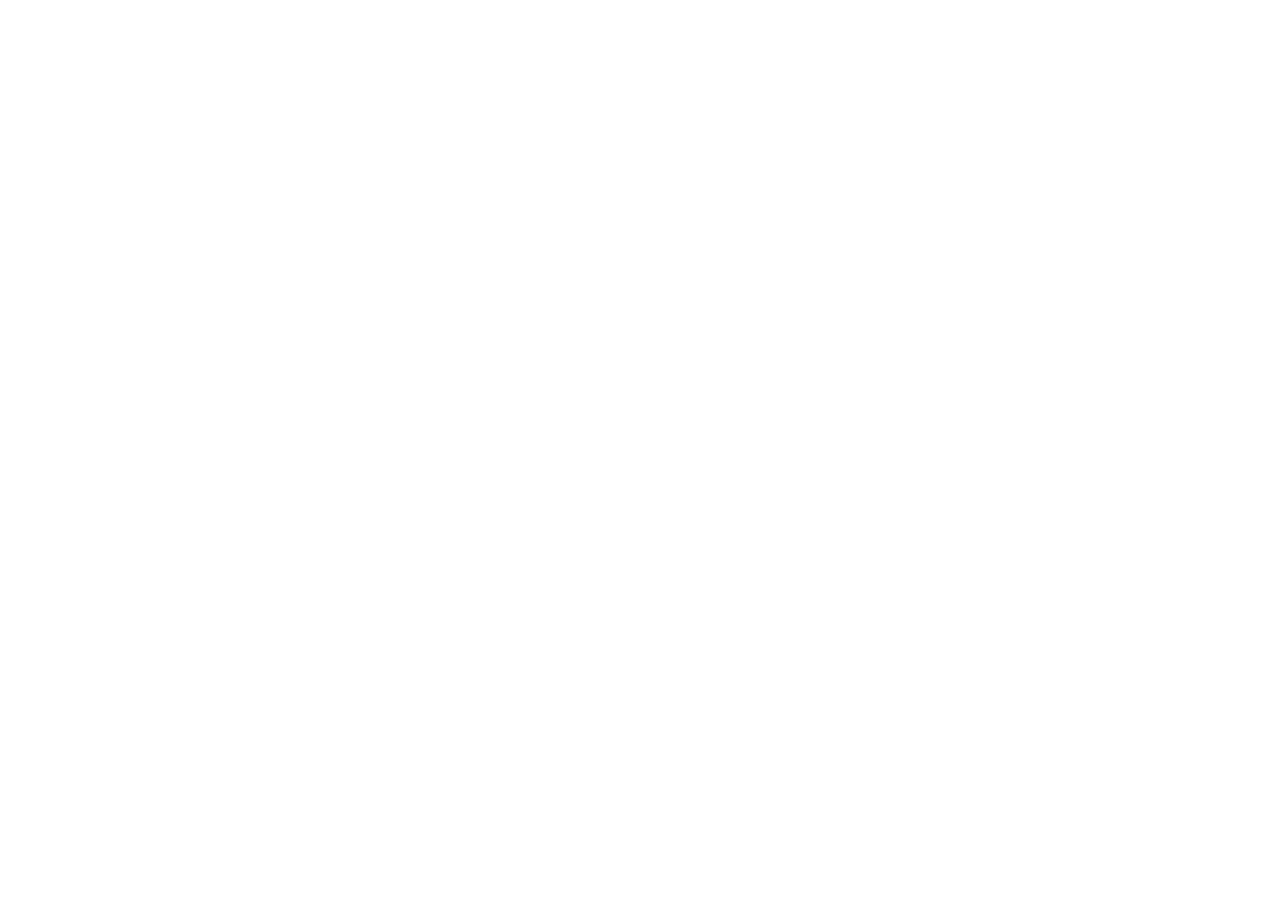
==== commit 7fa5b732: "Redirect stub for moved Sales Hub" ====
--- a/index.html
+++ b/index.html
@@ -2,387 +2,28 @@
 <html lang="en">
 <head>
   <meta charset="UTF-8">
-  <meta name="viewport" content="width=device-width, initial-scale=1.0">
-  <link rel="icon" type="image/png" href="favicon.png">
-  <title>Playlab — Sales Hub</title>
-  <link href="https://fonts.googleapis.com/css2?family=Lexend:wght@300;400;500;600;700&display=swap" rel="stylesheet">
-  <link rel="stylesheet" href="style.css">
+  <title>Playlab Sales Hub — moved</title>
+  <meta name="robots" content="noindex">
+  <link rel="canonical" href="https://playlab-education.github.io/playlab-package-builder/">
+  <script>
+    (function () {
+      var NEW_BASE = "https://playlab-education.github.io/playlab-package-builder/";
+      var OLD_BASE_RE = /^https?:\/\/nkelloggplaylab\.github\.io\/playlab-package-builder\/?/i;
+      var rest = window.location.href.replace(OLD_BASE_RE, "");
+      window.location.replace(NEW_BASE + rest);
+    })();
+  </script>
+  <meta http-equiv="refresh" content="0;url=https://playlab-education.github.io/playlab-package-builder/">
+  <style>
+    body { font-family: -apple-system, BlinkMacSystemFont, "Segoe UI", Roboto, sans-serif; max-width: 560px; margin: 80px auto; padding: 0 20px; color: #334155; line-height: 1.6; }
+    h1 { font-size: 20px; color: #0f172a; }
+    a { color: #0284c7; }
+  </style>
 </head>
 <body>
-
-<div class="auth-gate" id="authGate">
-  <div class="auth-logo"><span>P</span><span>l</span><span>a</span><span>y</span><span>l</span><span>a</span><span>b</span></div>
-  <div class="auth-subtitle">Sales Hub</div>
-  <form id="authForm" style="display:flex;flex-direction:column;align-items:center;gap:10px;margin-top:8px">
-    <input class="auth-input" type="password" id="authPassInput" placeholder="Enter passphrase" autocomplete="off">
-    <button class="auth-btn" type="submit">Enter</button>
-  </form>
-  <div class="auth-error" id="authError">Incorrect passphrase.</div>
-</div>
-
-<header class="app-header">
-  <div class="logo"><span>P</span><span>l</span><span>a</span><span>y</span><span>l</span><span>a</span><span>b</span></div>
-  <div class="header-sep"></div>
-  <div class="header-title">Sales Hub</div>
-  <div class="header-spacer"></div>
-  <div class="currency-toggle">
-    <label id="currencyLabel">Currency</label>
-    <select class="currency-select" id="currencySelect">
-      <option value="USD">USD ($)</option>
-      <option value="EUR">EUR (&euro;)</option>
-      <option value="GBP">GBP (&pound;)</option>
-      <option value="CHF">CHF (Fr)</option>
-      <option value="SEK">SEK (kr)</option>
-      <option value="NOK">NOK (kr)</option>
-      <option value="DKK">DKK (kr)</option>
-      <option value="GHS">GHS (GH&#x20B5;)</option>
-      <option value="INR">INR (&#x20B9;)</option>
-    </select>
-  </div>
-</header>
-
-<div class="tab-bar">
-  <button class="tab-btn active" onclick="switchMainTab('welcome')">Welcome</button>
-  <button class="tab-btn" onclick="switchMainTab('builder')">Builder</button>
-  <button class="tab-btn" onclick="switchMainTab('pricing')">Pricing Sheet</button>
-  <button class="tab-btn" onclick="switchMainTab('resources')">Key Resources</button>
-</div>
-
-<!-- Welcome View -->
-<div class="welcome-view" id="welcomeView">
-  <div style="max-width:800px;margin:0 auto;padding:48px 28px">
-    <div style="text-align:center;margin-bottom:40px">
-      <div style="display:flex;gap:2px;font-size:36px;font-weight:700;letter-spacing:-0.5px;justify-content:center;margin-bottom:8px">
-        <span style="color:#0EA5E9">P</span><span style="color:#f43f5e">l</span><span style="color:#f59e0b">a</span><span style="color:#0EA5E9">y</span><span style="color:#10b981">l</span><span style="color:#0EA5E9">a</span><span style="color:#f43f5e">b</span>
-      </div>
-      <h1 style="font-size:28px;font-weight:700;color:var(--slate-800);margin-bottom:8px">Sales Hub</h1>
-      <p style="font-size:14px;color:var(--slate-500);max-width:500px;margin:0 auto">Welcome to the internal Playlab Sales Hub!</p>
-      <p style="font-size:11px;color:var(--slate-400);margin-top:6px">This is an internal website for Playlab employees' eyes only.</p>
-    </div>
-
-    <!-- Build a Proposal workflow -->
-    <div style="background:white;border:1.5px solid var(--slate-200);border-radius:12px;padding:24px 28px;margin-bottom:32px;box-shadow:0 1px 3px rgba(0,0,0,.04)">
-      <h2 style="font-size:16px;font-weight:700;color:var(--slate-800);margin-bottom:16px">Build a Proposal</h2>
-      <div style="display:flex;flex-direction:column;gap:14px">
-        <div style="display:flex;gap:14px;align-items:flex-start">
-          <div style="width:28px;height:28px;border-radius:50%;background:var(--sky-100);color:var(--sky-600);font-size:13px;font-weight:700;display:flex;align-items:center;justify-content:center;flex-shrink:0">1</div>
-          <div>
-            <div style="font-size:13px;font-weight:600;color:var(--slate-700)"><span>Get a package recommendation</span> <span style="font-size:11px;color:var(--slate-400);font-weight:400">(optional)</span></div>
-            <div style="font-size:12px;color:var(--slate-500);margin-top:2px">Use the <em>package recommender skill</em> in Claude Cowork &mdash; give your meeting notes to Claude, have it recommend pricing components</div>
-          </div>
-        </div>
-        <div style="display:flex;gap:14px;align-items:flex-start">
-          <div style="width:28px;height:28px;border-radius:50%;background:var(--sky-100);color:var(--sky-600);font-size:13px;font-weight:700;display:flex;align-items:center;justify-content:center;flex-shrink:0">2</div>
-          <div>
-            <div style="font-size:13px;font-weight:600;color:var(--slate-700)">Build a package</div>
-            <div style="font-size:12px;color:var(--slate-500);margin-top:2px">Go to the <a href="javascript:switchMainTab('builder')" style="color:var(--sky-600);text-decoration:none;font-weight:600">Package Builder</a> tab to configure services and pricing</div>
-          </div>
-        </div>
-        <div style="display:flex;gap:14px;align-items:flex-start">
-          <div style="width:28px;height:28px;border-radius:50%;background:var(--sky-100);color:var(--sky-600);font-size:13px;font-weight:700;display:flex;align-items:center;justify-content:center;flex-shrink:0">3</div>
-          <div>
-            <div style="font-size:13px;font-weight:600;color:var(--slate-700)">Generate the proposal</div>
-            <div style="font-size:12px;color:var(--slate-500);margin-top:2px;line-height:1.6">Go to <strong>#proposal-bot in Slack</strong>:<br>
-              &bull; Share your package (copy the URL)<br>
-              &bull; Share any context (e.g., link to Granola notes, a few bullet points, an email)<br>
-              &bull; Indicate what language you'd like the final proposal to be in</div>
-          </div>
-        </div>
-      </div>
-    </div>
-
-    <div style="display:grid;grid-template-columns:repeat(3,1fr);gap:20px">
-      <div onclick="switchMainTab('builder')" style="cursor:pointer;background:white;border:1.5px solid var(--slate-200);border-radius:12px;padding:28px 24px;text-align:center;transition:all 0.15s;box-shadow:0 1px 3px rgba(0,0,0,.04)" onmouseover="this.style.borderColor='var(--sky-400)';this.style.boxShadow='0 4px 12px rgba(14,165,233,.12)'" onmouseout="this.style.borderColor='var(--slate-200)';this.style.boxShadow='0 1px 3px rgba(0,0,0,.04)'">
-        <div style="font-size:32px;margin-bottom:12px">&#x1F4E6;</div>
-        <h3 style="font-size:15px;font-weight:700;color:var(--slate-800);margin-bottom:6px">Package Builder</h3>
-        <p style="font-size:12px;color:var(--slate-500);line-height:1.5">Build and customize service packages and quotes for partners</p>
-      </div>
-
-      <div onclick="switchMainTab('pricing')" style="cursor:pointer;background:white;border:1.5px solid var(--slate-200);border-radius:12px;padding:28px 24px;text-align:center;transition:all 0.15s;box-shadow:0 1px 3px rgba(0,0,0,.04)" onmouseover="this.style.borderColor='var(--emerald-500)';this.style.boxShadow='0 4px 12px rgba(16,185,129,.12)'" onmouseout="this.style.borderColor='var(--slate-200)';this.style.boxShadow='0 1px 3px rgba(0,0,0,.04)'">
-        <div style="font-size:32px;margin-bottom:12px">&#x1F4B0;</div>
-        <h3 style="font-size:15px;font-weight:700;color:var(--slate-800);margin-bottom:6px">Pricing Sheet</h3>
-        <p style="font-size:12px;color:var(--slate-500);line-height:1.5">Reference software tiers, building block rates, and enrollment pricing</p>
-      </div>
-
-      <div onclick="switchMainTab('resources')" style="cursor:pointer;background:white;border:1.5px solid var(--slate-200);border-radius:12px;padding:28px 24px;text-align:center;transition:all 0.15s;box-shadow:0 1px 3px rgba(0,0,0,.04)" onmouseover="this.style.borderColor='var(--violet-500)';this.style.boxShadow='0 4px 12px rgba(139,92,246,.12)'" onmouseout="this.style.borderColor='var(--slate-200)';this.style.boxShadow='0 1px 3px rgba(0,0,0,.04)'">
-        <div style="font-size:32px;margin-bottom:12px">&#x1F4C1;</div>
-        <h3 style="font-size:15px;font-weight:700;color:var(--slate-800);margin-bottom:6px">Key Resources</h3>
-        <p style="font-size:12px;color:var(--slate-500);line-height:1.5">Access pitch deck, partnership offerings, and essential sales documents</p>
-      </div>
-    </div>
-  </div>
-</div>
-
-<!-- Key Resources View -->
-<div class="resources-view" id="resourcesView" style="display:none">
-  <div style="max-width:1000px;margin:0 auto;padding:24px 28px 48px">
-    <h2 style="font-size:18px;font-weight:700;color:var(--slate-800);margin-bottom:8px">Key Resources</h2>
-    <p style="font-size:13px;color:var(--slate-500);margin-bottom:24px">Essential documents and files for sales conversations. Click to open or use the embed to preview.</p>
-
-    <div style="display:grid;gap:16px">
-
-      <div style="background:white;border:1.5px solid var(--slate-200);border-radius:10px;overflow:hidden">
-        <div style="padding:16px 20px;border-bottom:1px solid var(--slate-100);display:flex;align-items:center;gap:12px">
-          <span style="font-size:20px">&#x1F3AC;</span>
-          <div>
-            <h3 style="font-size:14px;font-weight:700;color:var(--slate-800)">Pitch Deck</h3>
-            <p style="font-size:11px;color:var(--slate-500)">Playlab overview presentation for partner conversations</p>
-          </div>
-          <a href="https://docs.google.com/presentation/d/1nozF2k0Eh-1NVOpTnlQBlilFPA3cYfJPBgQsFhI5um4/edit" target="_blank" style="margin-left:auto;font-size:11px;font-weight:600;color:var(--sky-600);text-decoration:none;padding:6px 12px;border:1.5px solid var(--sky-200);border-radius:6px;background:var(--sky-50)">Open &#x2197;</a>
-        </div>
-        <iframe src="https://docs.google.com/presentation/d/1nozF2k0Eh-1NVOpTnlQBlilFPA3cYfJPBgQsFhI5um4/embed?start=false&loop=false&delayms=3000" frameborder="0" width="100%" height="400" allowfullscreen="true" style="display:block;background:var(--slate-50)"></iframe>
-      </div>
-
-      <div style="background:white;border:1.5px solid var(--slate-200);border-radius:10px;overflow:hidden">
-        <div style="padding:16px 20px;border-bottom:1px solid var(--slate-100);display:flex;align-items:center;gap:12px">
-          <span style="font-size:20px">&#x1F4CA;</span>
-          <div>
-            <h3 style="font-size:14px;font-weight:700;color:var(--slate-800)">Partnership Offerings</h3>
-            <p style="font-size:11px;color:var(--slate-500)">Overview of Playlab partnership packages and services</p>
-          </div>
-          <a href="https://docs.google.com/document/d/1sSbkiILWzPRO_HXH_6S62-44DG_HDvivS4Q7R9imVrM/edit?tab=t.7ks51gpaizjf" target="_blank" style="margin-left:auto;font-size:11px;font-weight:600;color:var(--sky-600);text-decoration:none;padding:6px 12px;border:1.5px solid var(--sky-200);border-radius:6px;background:var(--sky-50)">Open &#x2197;</a>
-        </div>
-        <iframe src="https://docs.google.com/document/d/1sSbkiILWzPRO_HXH_6S62-44DG_HDvivS4Q7R9imVrM/preview" frameborder="0" width="100%" height="400" style="display:block;background:var(--slate-50)"></iframe>
-      </div>
-
-      <div style="background:white;border:1.5px solid var(--slate-200);border-radius:10px;overflow:hidden">
-        <div style="padding:16px 20px;border-bottom:1px solid var(--slate-100);display:flex;align-items:center;gap:12px">
-          <span style="font-size:20px">&#x1F4B5;</span>
-          <div>
-            <h3 style="font-size:14px;font-weight:700;color:var(--slate-800)">Services Pricing Building Blocks</h3>
-            <p style="font-size:11px;color:var(--slate-500)">FY 26-27 learning services building block rates</p>
-          </div>
-          <a href="https://docs.google.com/spreadsheets/d/1npo03Oih0S9AEkoCW5baGDWIPQN3gKVIJS_02CSc5iU/edit?gid=1348894078#gid=1348894078" target="_blank" style="margin-left:auto;font-size:11px;font-weight:600;color:var(--sky-600);text-decoration:none;padding:6px 12px;border:1.5px solid var(--sky-200);border-radius:6px;background:var(--sky-50)">Open &#x2197;</a>
-        </div>
-        <iframe src="https://docs.google.com/spreadsheets/d/1npo03Oih0S9AEkoCW5baGDWIPQN3gKVIJS_02CSc5iU/preview?gid=1348894078" frameborder="0" width="100%" height="400" style="display:block;background:var(--slate-50)"></iframe>
-      </div>
-
-      <div style="background:white;border:1.5px solid var(--slate-200);border-radius:10px;overflow:hidden">
-        <div style="padding:16px 20px;border-bottom:1px solid var(--slate-100);display:flex;align-items:center;gap:12px">
-          <span style="font-size:20px">&#x1F4D6;</span>
-          <div>
-            <h3 style="font-size:14px;font-weight:700;color:var(--slate-800)">Sales Hub &mdash; Rules & Pricing</h3>
-            <p style="font-size:11px;color:var(--slate-500)">Source of truth for all pricing, business rules, and requirements</p>
-          </div>
-          <a href="https://docs.google.com/document/d/1oNTf-jdb5tAlrg2kVbXAa5AJ0jrCKz3Hj3YQrNLjk-8/edit" target="_blank" style="margin-left:auto;font-size:11px;font-weight:600;color:var(--sky-600);text-decoration:none;padding:6px 12px;border:1.5px solid var(--sky-200);border-radius:6px;background:var(--sky-50)">Open &#x2197;</a>
-        </div>
-        <iframe src="https://docs.google.com/document/d/1oNTf-jdb5tAlrg2kVbXAa5AJ0jrCKz3Hj3YQrNLjk-8/preview" frameborder="0" width="100%" height="400" style="display:block;background:var(--slate-50)"></iframe>
-      </div>
-
-    </div>
-
-    <p style="font-size:11px;color:var(--slate-400);margin-top:20px;text-align:center">To add resources, update the Key Resources section in the Rules & Pricing doc and run <code>/saleshub</code>.</p>
-  </div>
-</div>
-
-<div class="pricing-view" id="pricingView" style="display:none">
-  <div style="max-width:1000px;margin:0 auto;padding:24px 28px 48px">
-    <h2 style="font-size:18px;font-weight:700;color:var(--slate-800);margin-bottom:20px">Software Pricing</h2>
-
-    <div style="margin-bottom:12px">
-      <h3 style="font-size:13px;font-weight:700;text-transform:uppercase;letter-spacing:0.5px;color:var(--slate-600);margin-bottom:8px">Software Tiers</h3>
-      <table class="pricing-table">
-        <thead><tr><th>Free</th><th>Pro</th><th>Play</th><th>Impact</th></tr></thead>
-        <tbody><tr>
-          <td>Free<br>always</td>
-          <td>$100/year<br>or $10/month</td>
-          <td>$1,500/6-mo<br>per organization</td>
-          <td>$200/year<br>per user</td>
-        </tr></tbody>
-      </table>
-    </div>
-
-    <div style="margin-bottom:32px">
-      <h3 style="font-size:13px;font-weight:700;text-transform:uppercase;letter-spacing:0.5px;color:var(--slate-600);margin-bottom:8px">Enrollment-Based Pricing (Schools)</h3>
-      <table class="pricing-table">
-        <thead><tr><th>Tier</th><th>Student Enrollment</th><th>Price/Student/Year</th><th>Monthly Credits</th></tr></thead>
-        <tbody>
-          <tr><td>Tier 1</td><td>1–9,999</td><td>$3.00</td><td>2M Tokens</td></tr>
-          <tr><td>Tier 2</td><td>10,000–24,999</td><td>$2.50</td><td>4M Tokens</td></tr>
-          <tr><td>Tier 3</td><td>25,000–49,999</td><td>$2.00</td><td>6M Tokens</td></tr>
-          <tr><td>Tier 4</td><td>50,000+</td><td>Custom</td><td>Custom</td></tr>
-        </tbody>
-      </table>
-    </div>
-
-    <h2 style="font-size:18px;font-weight:700;color:var(--slate-800);margin-bottom:20px">Building Blocks</h2>
-    <table class="pricing-table">
-      <thead><tr><th>Building Block</th><th>Cost</th><th>Unit</th><th>Notes</th></tr></thead>
-      <tbody>
-        <tr class="section-header"><td colspan="4">Base Rates</td></tr>
-        <tr><td>Learning Partner Hourly Rate</td><td>$250</td><td></td><td></td></tr>
-        <tr><td>Learning Engineer Hourly Rate</td><td>$200</td><td></td><td></td></tr>
-        <tr><td>Travel Hourly Rate</td><td>$125</td><td></td><td></td></tr>
-        <tr class="section-header"><td colspan="4">Learning Partner Blocks</td></tr>
-        <tr><td>Office Hours</td><td>$300</td><td>hour</td><td>Starting at 30 min</td></tr>
-        <tr><td>Admin Meetings</td><td>$450</td><td>hour</td><td>Starting at 30 min</td></tr>
-        <tr><td>Facilitation</td><td>$600</td><td>hour</td><td>Starting at 1.5 hrs; up to 50 participants</td></tr>
-        <tr class="section-header"><td colspan="4">Developer Blocks</td></tr>
-        <tr><td>Dev Hourly Rate</td><td>$200</td><td>hour</td><td></td></tr>
-        <tr><td>App Support — Light</td><td>$1,000</td><td>month</td><td>5 hrs support/month</td></tr>
-        <tr><td>App Support — Medium</td><td>$2,000</td><td>month</td><td>10 hrs support/month</td></tr>
-        <tr><td>App Support — Full</td><td>$4,000</td><td>month</td><td>20 hrs support/month</td></tr>
-        <tr class="section-header"><td colspan="4">Travel Blocks</td></tr>
-        <tr><td>Travel — Local</td><td>$250</td><td>day minimum</td><td>Mileage + per diem; add hotel as needed</td></tr>
-        <tr><td>Travel — Flight</td><td>$2,000</td><td>trip minimum</td><td>8 hrs travel + flight + ground + per diem</td></tr>
-        <tr><td>Travel — Additional Day</td><td>$600</td><td>day minimum</td><td>Hotel + ground + per diem</td></tr>
-        <tr><td>Site Visit — Half Day</td><td>$1,500</td><td>half day</td><td>1–4 hour visit</td></tr>
-        <tr><td>Site Visit — Full Day</td><td>$2,500</td><td>full day</td><td>4–8 hour visit</td></tr>
-        <tr class="section-header"><td colspan="4">Targeted AI Blocks</td></tr>
-        <tr><td>AI Agency Crash Course</td><td>$2,300</td><td></td><td>4 hrs facilitation + 4 hrs prep</td></tr>
-        <tr><td>Ideation — w/LP only</td><td>$2,500</td><td></td><td>6 hrs facilitation + 2 hrs prep</td></tr>
-        <tr><td>Ideation — w/LP &amp; LE</td><td>$4,000</td><td></td><td>6 hrs LP + 6 hrs LE + 2 hrs prep</td></tr>
-        <tr><td>Tool Build — Initial</td><td>$5,000</td><td></td><td>10 hrs LP + 10 hrs LE</td></tr>
-        <tr><td>Tool Build — Additional</td><td>$2,500</td><td></td><td>2 hrs LP + 10 hrs LE</td></tr>
-        <tr><td>Tool Pilot</td><td>$6,500</td><td></td><td>16 hrs LP + 8 hrs LE</td></tr>
-        <tr><td>Tool Revision — Light</td><td>$1,500</td><td>monthly</td><td>6 hrs LE/month</td></tr>
-        <tr><td>Tool Revision — Medium</td><td>$2,800</td><td>monthly</td><td>12 hrs LE/month</td></tr>
-        <tr><td>Tool Revision — Full</td><td>$5,000</td><td>monthly</td><td>22 hrs LE/month</td></tr>
-        <tr class="section-header"><td colspan="4">Other</td></tr>
-        <tr><td>AI Usage Costs</td><td>$300</td><td>monthly</td><td>For non-school partners</td></tr>
-        <tr><td>Knowledge Graph</td><td>$1,500</td><td>per curricula</td><td></td></tr>
-      </tbody>
-    </table>
-  </div>
-</div>
-
-<div class="builder" style="display:none">
-  <!-- LEFT: Package Options -->
-  <div class="catalog-col">
-    <div class="section-title">Package Options</div>
-
-    <div class="pathway-section" id="softwareSection">
-      <div class="pathway-header" onclick="document.getElementById('softwareSection').classList.toggle('collapsed')">
-        <span class="pathway-chevron">&#x25BC;</span>
-        <div class="pathway-dot" style="background:#8b5cf6"></div>
-        <h2>Software Licenses</h2>
-        <span class="pathway-desc">Enterprise tiers &mdash; add multiple licenses</span>
-      </div>
-      <div class="pathway-body">
-        <div class="sw-grid" id="swGrid"></div>
-      </div>
-    </div>
-
-    <div id="catalogContainer"></div>
-
-    <div class="pathway-section collapsed" id="addonsSection">
-      <div class="pathway-header" onclick="document.getElementById('addonsSection').classList.toggle('collapsed')">
-        <span class="pathway-chevron">&#x25BC;</span>
-        <div class="pathway-dot" style="background:var(--slate-500)"></div>
-        <h2>Add-Ons</h2>
-        <span class="pathway-desc">Individual services to supplement packages</span>
-      </div>
-      <div class="pathway-body">
-        <div class="addon-grid" id="addonGrid"></div>
-      </div>
-    </div>
-  </div>
-
-  <!-- RIGHT: Package Builder -->
-  <div class="quote-col">
-  <div class="quote-tabs" id="quoteTabBar"></div>
-  <div class="quote-col-inner">
-    <div style="font-size:16px;font-weight:700;color:var(--slate-800);margin-bottom:4px">Package Builder</div>
-
-    <div>
-      <div class="q-label">Partner / Organization</div>
-      <input class="partner-input" id="partnerName" type="text" placeholder="e.g. Nampa School District">
-    </div>
-
-    <div id="licenseSummaryWrap">
-      <div class="q-label">Software Licenses</div>
-      <div id="licenseList"></div>
-    </div>
-
-    <div>
-      <div class="q-label">Services</div>
-      <div class="quote-packages" id="quotePackages"></div>
-    </div>
-
-    <div id="quoteAddonsWrap" style="display:none">
-      <div class="q-label">Add-Ons</div>
-      <div id="quoteAddonsList"></div>
-    </div>
-
-    <div>
-      <div class="q-label">Base Rates</div>
-      <div class="rate-editor" id="rateEditor">
-        <button class="rate-editor-toggle" onclick="document.getElementById('rateEditor').classList.toggle('open')">
-          <span class="rate-editor-label">Base Rates</span>
-          <span class="rate-editor-status" id="rateStatus">LP $250 &middot; Dev $200 &middot; Travel $125</span>
-        </button>
-        <div class="rate-editor-body">
-          <div class="rate-field"><label>LP $/hr</label><input class="rate-input" id="rateLp" type="number" step="any" value="250" onchange="updateRates()" oninput="updateRates()"></div>
-          <div class="rate-field"><label>Dev $/hr</label><input class="rate-input" id="rateDev" type="number" step="any" value="200" onchange="updateRates()" oninput="updateRates()"></div>
-          <div class="rate-field"><label>Travel $/hr</label><input class="rate-input" id="rateTravel" type="number" step="any" value="125" onchange="updateRates()" oninput="updateRates()"></div>
-          <button class="rate-reset" onclick="resetRates()">Reset to defaults</button>
-        </div>
-      </div>
-    </div>
-
-    <div class="totals-section">
-      <div class="t-row">
-        <span class="t-label">Services Total</span>
-        <span class="t-value" id="servicesTotal">&mdash;</span>
-      </div>
-      <div class="t-row">
-        <span class="t-label">Software Total</span>
-        <span class="t-value" id="softwareTotal">&mdash;</span>
-      </div>
-      <div class="t-row" style="border-top:1px solid var(--slate-100);padding-top:8px">
-        <span class="t-label">Standard Total</span>
-        <span class="t-value" id="standardTotal">&mdash;</span>
-      </div>
-      <div class="discount-row">
-        <span class="disc-label">Discount</span>
-        <div class="disc-inputs">
-          <input class="disc-name" id="discountName" type="text" placeholder="e.g. Pilot Phase Incentive">
-          <input class="disc-num" id="discountVal" type="number" step="any" placeholder="0">
-          <select class="disc-type" id="discountType">
-            <option value="pct">%</option>
-            <option value="flat" id="discFlatLabel">$</option>
-          </select>
-        </div>
-        <span class="disc-amt" id="discountDisplay"></span>
-      </div>
-      <div class="total-final">
-        <span class="t-label">Custom Partner Price</span>
-        <span class="t-value" id="partnerPrice">&mdash;</span>
-      </div>
-      <div class="savings-note" id="savingsNote"></div>
-    </div>
-
-    <div class="insights-section" id="insightsSection" style="display:none">
-      <div class="insight-row">
-        <span class="insight-label"><span>Students served</span>
-          <input class="insight-input" id="studentCount" type="number" step="any" placeholder="0">
-        </span>
-        <span class="insight-value" id="perStudentCost">&mdash;</span>
-      </div>
-      <div class="insight-row">
-        <span class="insight-label"><span>Educators served</span>
-          <input class="insight-input" id="educatorCount" type="number" step="any" placeholder="0">
-        </span>
-        <span class="insight-value" id="perEducatorCost">&mdash;</span>
-      </div>
-    </div>
-
-    <div class="actions">
-      <div class="copy-row">
-        <button class="btn-copy" id="copyBtn">Copy for Proposal</button>
-        <button class="btn-copy-md" id="copyMdBtn" title="Copy as Markdown">MD</button>
-      </div>
-      <button class="btn-copy" id="copyLinkBtn" style="background:var(--slate-700)">Copy Shareable Link</button>
-      <button class="btn-clear" id="clearBtn">Clear All</button>
-    </div>
-
-    <p class="footnote">* AI model usage costs are covered by Playlab and not passed on to partners.</p>
-  </div>
-  </div>
-</div>
-
-<div class="toast" id="toast"></div>
-
-<script src="app.js"></script>
+  <h1>The Playlab Sales Hub has moved.</h1>
+  <p>You're being redirected to the new URL:</p>
+  <p><a href="https://playlab-education.github.io/playlab-package-builder/">https://playlab-education.github.io/playlab-package-builder/</a></p>
+  <p style="font-size:12px;color:#64748b;margin-top:24px">Please update your bookmarks. If the redirect doesn't happen automatically, click the link above.</p>
 </body>
 </html>
